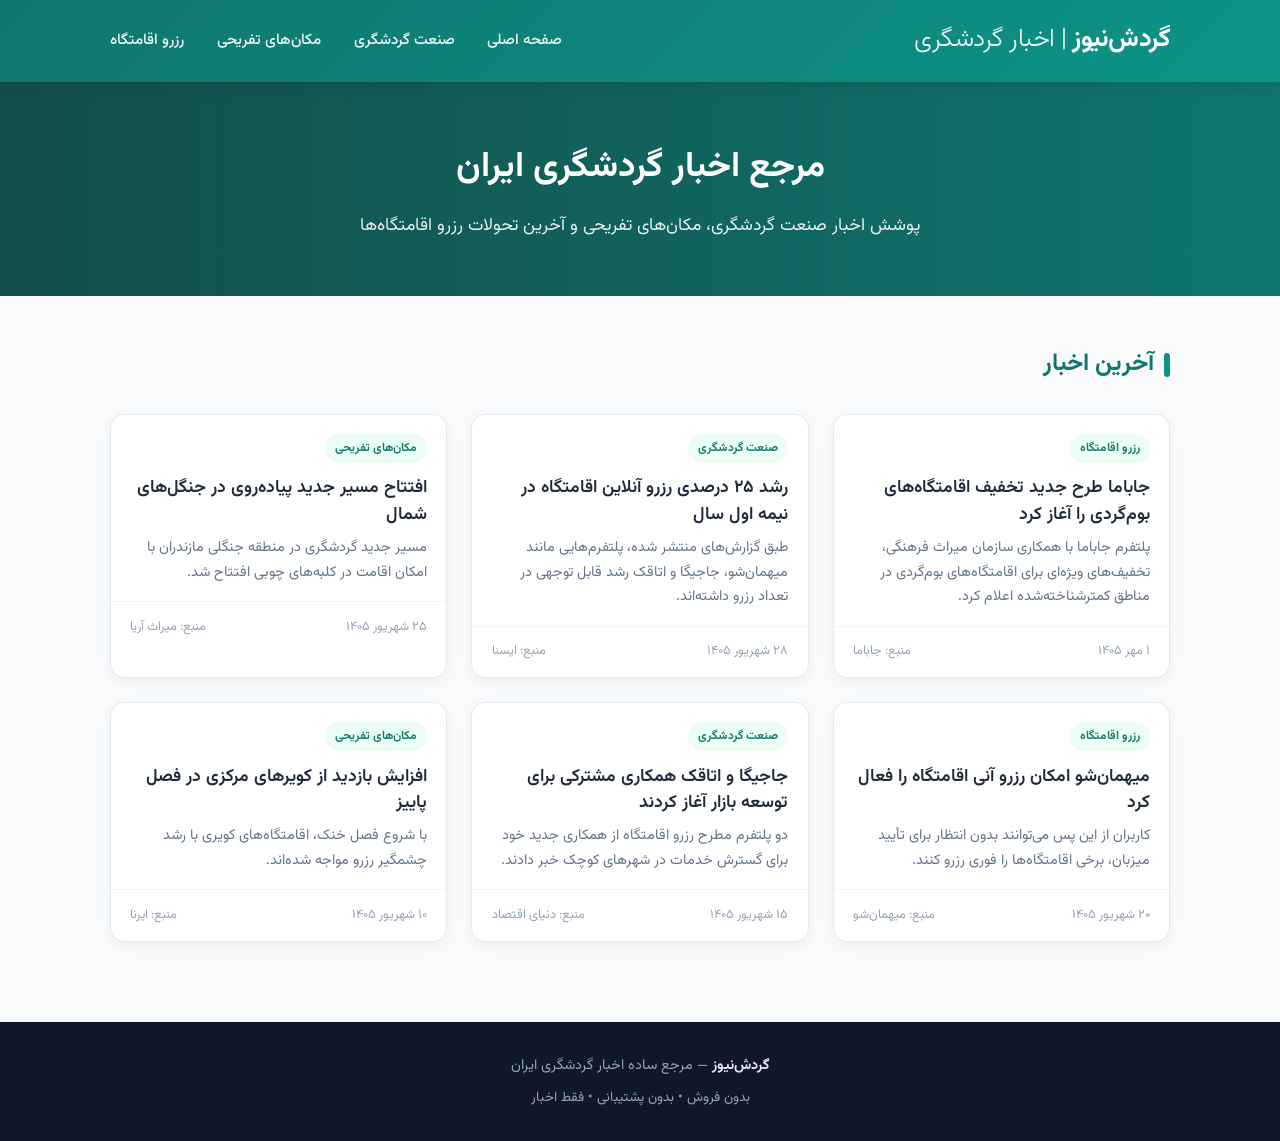
==== index.html @ cbd4264f "Add files via upload" ====
<!DOCTYPE html>
<html lang="fa" dir="rtl">
<head>
  <meta charset="UTF-8">
  <meta name="viewport" content="width=device-width, initial-scale=1.0">
  <title>گردش‌نیوز | اخبار گردشگری ایران</title>
  <link href="https://fonts.googleapis.com/css2?family=Vazirmatn:wght@300;400;500;600;700&display=swap" rel="stylesheet">
  <style>
    * {
      margin: 0;
      padding: 0;
      box-sizing: border-box;
    }

    body {
      font-family: 'Vazirmatn', sans-serif;
      background-color: #f8fafc;
      color: #1e293b;
      line-height: 1.7;
    }

    /* هدر */
    header {
      background: linear-gradient(135deg, #0f766e, #0d9488);
      color: white;
      padding: 1.2rem 0;
      position: sticky;
      top: 0;
      z-index: 100;
      box-shadow: 0 4px 12px rgba(0,0,0,0.1);
    }

    .container {
      max-width: 1100px;
      margin: 0 auto;
      padding: 0 20px;
    }

    .header-content {
      display: flex;
      justify-content: space-between;
      align-items: center;
    }

    .logo {
      font-size: 1.6rem;
      font-weight: 700;
      letter-spacing: -0.5px;
    }

    .logo span {
      font-weight: 300;
      opacity: 0.9;
    }

    nav a {
      color: white;
      text-decoration: none;
      margin-right: 1.8rem;
      font-size: 0.95rem;
      font-weight: 500;
      opacity: 0.9;
      transition: opacity 0.2s;
    }

    nav a:hover {
      opacity: 1;
    }

    /* هیرو */
    .hero {
      background: linear-gradient(to left, #0f766e, #134e4a);
      color: white;
      padding: 3.5rem 0;
      text-align: center;
    }

    .hero h1 {
      font-size: 2.2rem;
      font-weight: 700;
      margin-bottom: 0.8rem;
    }

    .hero p {
      font-size: 1.1rem;
      opacity: 0.9;
      max-width: 600px;
      margin: 0 auto;
    }

    /* بخش اخبار */
    .section {
      padding: 3rem 0;
    }

    .section-title {
      font-size: 1.5rem;
      font-weight: 700;
      margin-bottom: 1.8rem;
      color: #0f766e;
      display: flex;
      align-items: center;
      gap: 0.6rem;
    }

    .section-title::before {
      content: "";
      width: 6px;
      height: 24px;
      background: #0d9488;
      border-radius: 4px;
    }

    .news-grid {
      display: grid;
      grid-template-columns: repeat(auto-fill, minmax(320px, 1fr));
      gap: 1.5rem;
    }

    .news-card {
      background: white;
      border-radius: 14px;
      overflow: hidden;
      box-shadow: 0 4px 15px rgba(0,0,0,0.05);
      transition: transform 0.25s, box-shadow 0.25s;
      border: 1px solid #e2e8f0;
    }

    .news-card:hover {
      transform: translateY(-5px);
      box-shadow: 0 12px 25px rgba(0,0,0,0.08);
    }

    .news-card .category {
      display: inline-block;
      background: #ecfdf5;
      color: #0f766e;
      font-size: 0.75rem;
      font-weight: 600;
      padding: 4px 10px;
      border-radius: 20px;
      margin: 1.2rem 1.2rem 0;
    }

    .news-card h3 {
      font-size: 1.1rem;
      font-weight: 600;
      padding: 0.8rem 1.2rem 0.5rem;
      line-height: 1.5;
    }

    .news-card p {
      font-size: 0.9rem;
      color: #64748b;
      padding: 0 1.2rem 1rem;
    }

    .news-card .meta {
      display: flex;
      justify-content: space-between;
      align-items: center;
      padding: 0.9rem 1.2rem;
      border-top: 1px solid #f1f5f9;
      font-size: 0.8rem;
      color: #94a3b8;
    }

    /* فوتر */
    footer {
      background: #0f172a;
      color: #94a3b8;
      text-align: center;
      padding: 2rem 0;
      margin-top: 2rem;
      font-size: 0.9rem;
    }

    footer strong {
      color: #e2e8f0;
    }

    /* واکنش‌گرا */
    @media (max-width: 768px) {
      .header-content {
        flex-direction: column;
        gap: 1rem;
      }

      nav a {
        margin: 0 0.8rem;
      }

      .hero h1 {
        font-size: 1.7rem;
      }

      .news-grid {
        grid-template-columns: 1fr;
      }
    }
  </style>
</head>
<body>

  <!-- هدر -->
  <header>
    <div class="container">
      <div class="header-content">
        <div class="logo">گردش‌نیوز <span>| اخبار گردشگری</span></div>
        <nav>
          <a href="#">صفحه اصلی</a>
          <a href="#industry">صنعت گردشگری</a>
          <a href="#places">مکان‌های تفریحی</a>
          <a href="#booking">رزرو اقامتگاه</a>
        </nav>
      </div>
    </div>
  </header>

  <!-- هیرو -->
  <section class="hero">
    <div class="container">
      <h1>مرجع اخبار گردشگری ایران</h1>
      <p>پوشش اخبار صنعت گردشگری، مکان‌های تفریحی و آخرین تحولات رزرو اقامتگاه‌ها</p>
    </div>
  </section>

  <!-- اخبار اصلی -->
  <section class="section">
    <div class="container">
      <h2 class="section-title">آخرین اخبار</h2>
      
      <div class="news-grid">

        <!-- خبر ۱ -->
        <article class="news-card">
          <span class="category">رزرو اقامتگاه</span>
          <h3>جاباما طرح جدید تخفیف اقامتگاه‌های بوم‌گردی را آغاز کرد</h3>
          <p>پلتفرم جاباما با همکاری سازمان میراث فرهنگی، تخفیف‌های ویژه‌ای برای اقامتگاه‌های بوم‌گردی در مناطق کمترشناخته‌شده اعلام کرد.</p>
          <div class="meta">
            <span>۱ مهر ۱۴۰۵</span>
            <span>منبع: جاباما</span>
          </div>
        </article>

        <!-- خبر ۲ -->
        <article class="news-card">
          <span class="category">صنعت گردشگری</span>
          <h3>رشد ۲۵ درصدی رزرو آنلاین اقامتگاه در نیمه اول سال</h3>
          <p>طبق گزارش‌های منتشر شده، پلتفرم‌هایی مانند میهمان‌شو، جاجیگا و اتاقک رشد قابل توجهی در تعداد رزرو داشته‌اند.</p>
          <div class="meta">
            <span>۲۸ شهریور ۱۴۰۵</span>
            <span>منبع: ایسنا</span>
          </div>
        </article>

        <!-- خبر ۳ -->
        <article class="news-card">
          <span class="category">مکان‌های تفریحی</span>
          <h3>افتتاح مسیر جدید پیاده‌روی در جنگل‌های شمال</h3>
          <p>مسیر جدید گردشگری در منطقه جنگلی مازندران با امکان اقامت در کلبه‌های چوبی افتتاح شد.</p>
          <div class="meta">
            <span>۲۵ شهریور ۱۴۰۵</span>
            <span>منبع: میراث آریا</span>
          </div>
        </article>

        <!-- خبر ۴ -->
        <article class="news-card">
          <span class="category">رزرو اقامتگاه</span>
          <h3>میهمان‌شو امکان رزرو آنی اقامتگاه را فعال کرد</h3>
          <p>کاربران از این پس می‌توانند بدون انتظار برای تأیید میزبان، برخی اقامتگاه‌ها را فوری رزرو کنند.</p>
          <div class="meta">
            <span>۲۰ شهریور ۱۴۰۵</span>
            <span>منبع: میهمان‌شو</span>
          </div>
        </article>

        <!-- خبر ۵ -->
        <article class="news-card">
          <span class="category">صنعت گردشگری</span>
          <h3>جاجیگا و اتاقک همکاری مشترکی برای توسعه بازار آغاز کردند</h3>
          <p>دو پلتفرم مطرح رزرو اقامتگاه از همکاری جدید خود برای گسترش خدمات در شهرهای کوچک خبر دادند.</p>
          <div class="meta">
            <span>۱۵ شهریور ۱۴۰۵</span>
            <span>منبع: دنیای اقتصاد</span>
          </div>
        </article>

        <!-- خبر ۶ -->
        <article class="news-card">
          <span class="category">مکان‌های تفریحی</span>
          <h3>افزایش بازدید از کویرهای مرکزی در فصل پاییز</h3>
          <p>با شروع فصل خنک، اقامتگاه‌های کویری با رشد چشمگیر رزرو مواجه شده‌اند.</p>
          <div class="meta">
            <span>۱۰ شهریور ۱۴۰۵</span>
            <span>منبع: ایرنا</span>
          </div>
        </article>

      </div>
    </div>
  </section>

  <!-- فوتر -->
  <footer>
    <div class="container">
      <p><strong>گردش‌نیوز</strong> — مرجع ساده اخبار گردشگری ایران</p>
      <p style="margin-top: 0.5rem; font-size: 0.85rem;">بدون فروش • بدون پشتیبانی • فقط اخبار</p>
    </div>
  </footer>

</body>
</html>
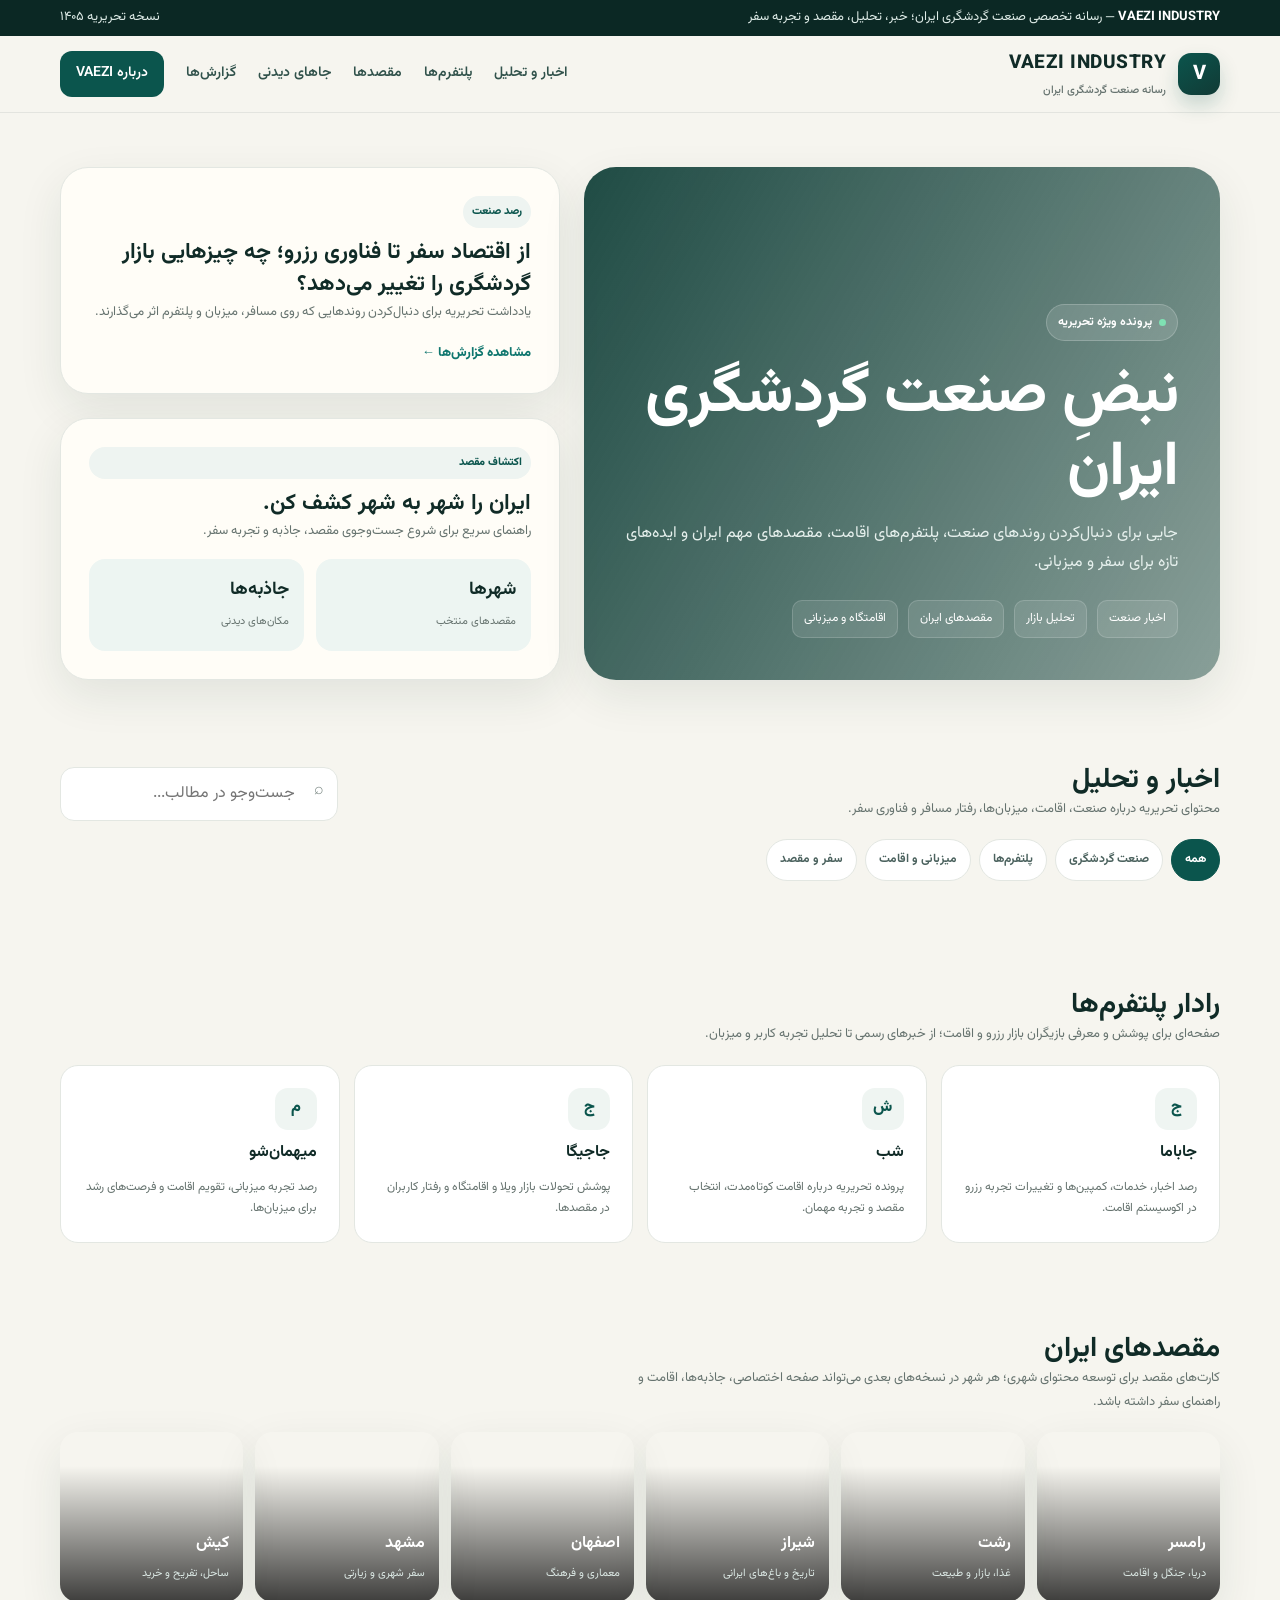
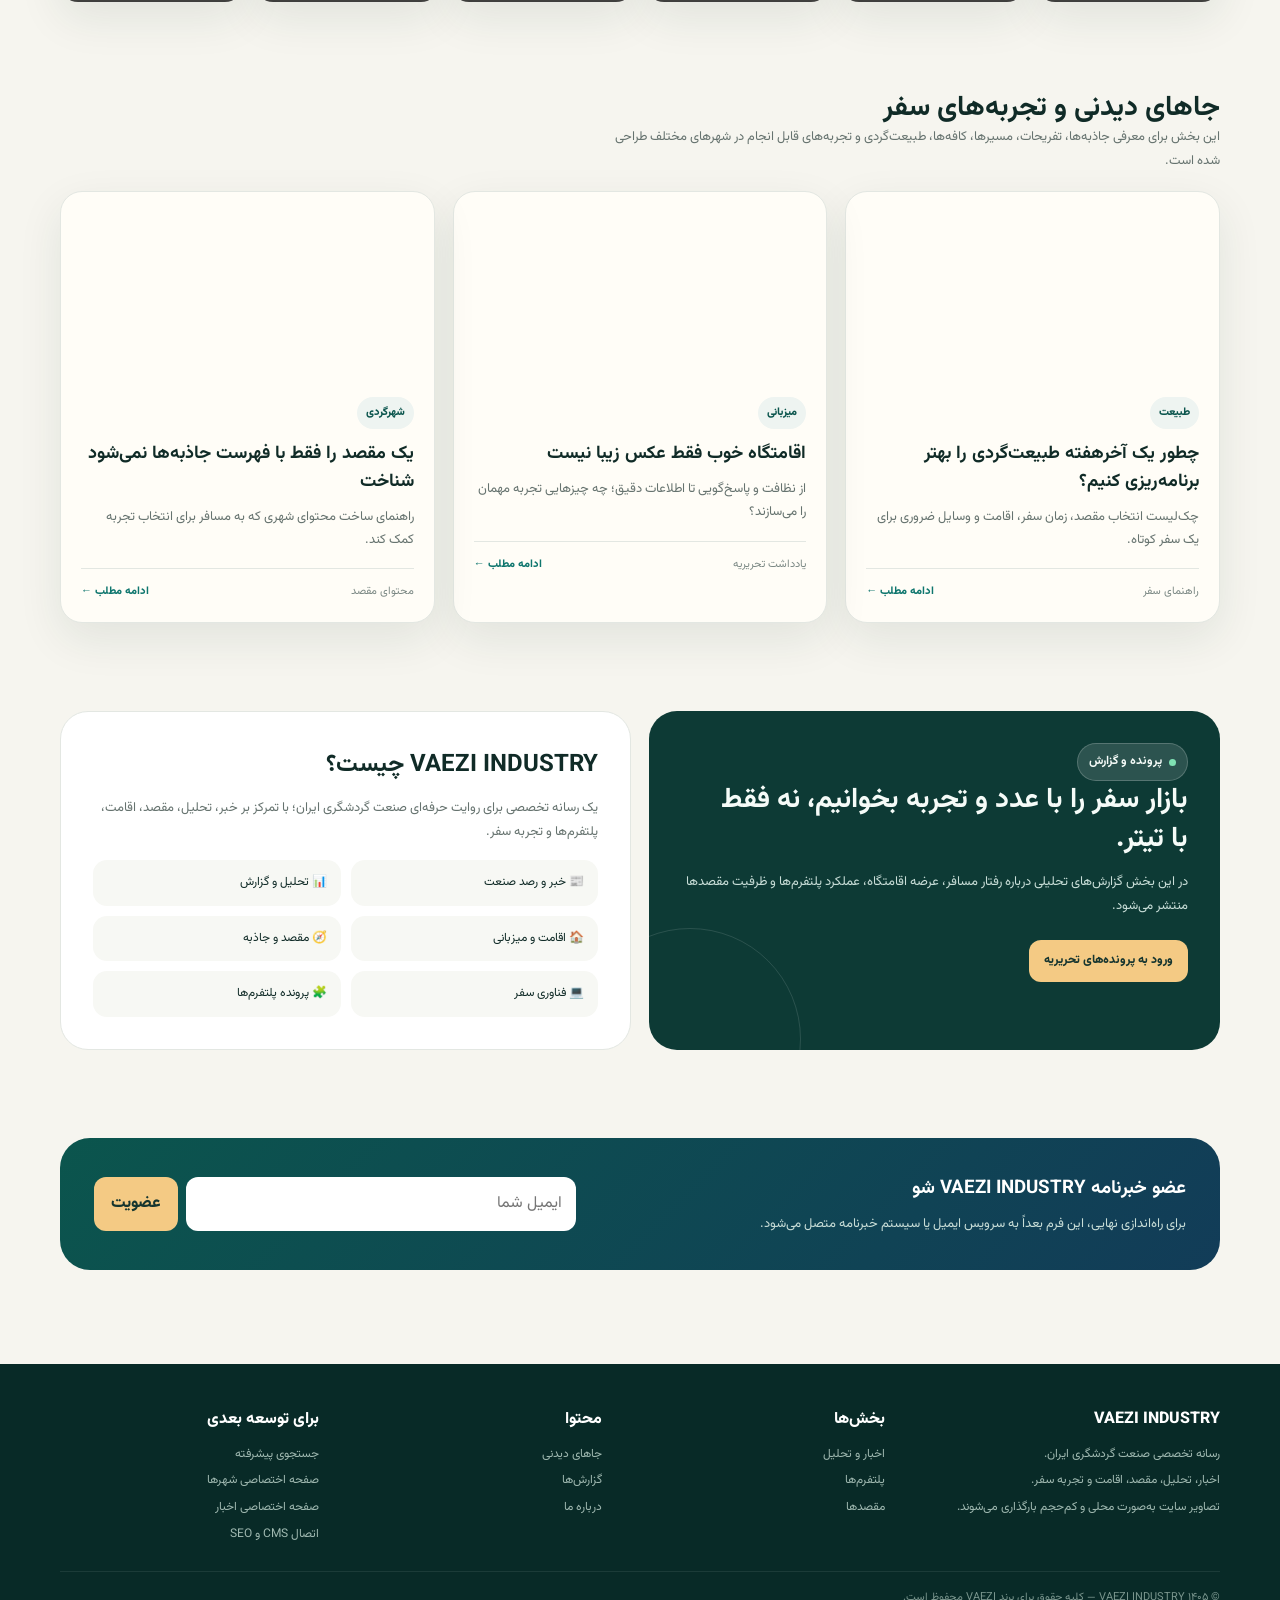
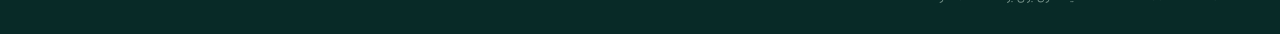
==== commit 39c40d0a: "Update index.html" ====
--- a/index.html
+++ b/index.html
@@ -1,314 +1,465 @@
-<!DOCTYPE html>
+<!doctype html>
 <html lang="fa" dir="rtl">
 <head>
-  <meta charset="UTF-8">
-  <meta name="viewport" content="width=device-width, initial-scale=1.0">
-  <title>گردش‌نیوز | اخبار گردشگری ایران</title>
-  <link href="https://fonts.googleapis.com/css2?family=Vazirmatn:wght@300;400;500;600;700&display=swap" rel="stylesheet">
+  <meta charset="utf-8">
+  <meta name="viewport" content="width=device-width, initial-scale=1">
+  <meta name="theme-color" content="#0b3b36">
+  <meta name="description" content="VAEZI INDUSTRY؛ رسانه تخصصی صنعت گردشگری ایران، اخبار، تحلیل، پلتفرم‌های اقامت، مقصدها و جاهای دیدنی.">
+  <meta name="keywords" content="گردشگری ایران، صنعت گردشگری، اقامتگاه، جاباما، میهمان شو، شب، جاجیگا، مقصدهای ایران، جاهای دیدنی">
+  <title>VAEZI INDUSTRY | رسانه صنعت گردشگری ایران</title>
+  <link rel="preconnect" href="https://fonts.googleapis.com">
+  <link rel="preconnect" href="https://fonts.gstatic.com" crossorigin>
+  <link href="https://fonts.googleapis.com/css2?family=Vazirmatn:wght@300;400;500;600;700;800&display=swap" rel="stylesheet">
   <style>
-    * {
-      margin: 0;
-      padding: 0;
-      box-sizing: border-box;
+    :root{
+      --ink:#102b27; --muted:#66736f; --paper:#f6f5ef; --card:#fffdf7;
+      --brand:#0b554d; --brand-2:#0f766e; --accent:#dfaa55; --line:#e3e7e2;
+      --shadow:0 16px 45px rgba(21,50,44,.09); --radius:22px;
     }
-
-    body {
-      font-family: 'Vazirmatn', sans-serif;
-      background-color: #f8fafc;
-      color: #1e293b;
-      line-height: 1.7;
+    *{box-sizing:border-box;margin:0;padding:0}
+    html{scroll-behavior:smooth}
+    body{font-family:'Vazirmatn',sans-serif;background:var(--paper);color:var(--ink);line-height:1.8}
+    a{text-decoration:none;color:inherit}
+    button,input{font:inherit}
+    img{max-width:100%;display:block}
+    .wrap{max-width:1200px;margin:auto;padding:0 20px}
+
+    .topbar{background:#0b2824;color:#dfece8;font-size:13px}
+    .topbar .wrap{min-height:36px;display:flex;align-items:center;justify-content:space-between;gap:18px}
+    .topbar strong{color:#fff}
+    .ticker{white-space:nowrap;overflow:hidden;text-overflow:ellipsis}
+
+    header{position:sticky;top:0;z-index:50;background:rgba(246,245,239,.92);backdrop-filter:blur(12px);border-bottom:1px solid rgba(16,43,39,.08)}
+    .nav{min-height:76px;display:flex;align-items:center;justify-content:space-between;gap:20px}
+    .brand{display:flex;align-items:center;gap:12px;min-width:205px}
+    .brand-mark{width:42px;height:42px;border-radius:13px;background:linear-gradient(145deg,var(--brand),#113a35);color:#fff;display:grid;place-items:center;font-size:20px;font-weight:800;box-shadow:0 10px 20px rgba(11,85,77,.2)}
+    .brand-name{font-weight:800;letter-spacing:.5px;font-size:19px}
+    .brand-sub{display:block;color:var(--muted);font-size:11px;font-weight:500;letter-spacing:0}
+    nav{display:flex;align-items:center;gap:22px;flex-wrap:wrap;justify-content:center}
+    nav a{font-size:14px;font-weight:600;color:#31524b;transition:.2s}
+    nav a:hover{color:var(--brand-2)}
+    .nav-cta{background:var(--brand);color:#fff!important;padding:10px 16px;border-radius:12px}
+
+    .hero{padding:54px 0 38px}
+    .hero-grid{display:grid;grid-template-columns:1.12fr .88fr;gap:24px;align-items:stretch}
+    .hero-main{min-height:430px;border-radius:32px;overflow:hidden;position:relative;background:linear-gradient(120deg,rgba(8,57,50,.9),rgba(8,57,50,.46)),url('assets/images/hero.svg') center/cover;color:#fff;padding:42px;display:flex;flex-direction:column;justify-content:flex-end;box-shadow:var(--shadow)}
+    .eyebrow{display:inline-flex;align-items:center;gap:7px;width:max-content;padding:7px 11px;border-radius:999px;background:rgba(255,255,255,.13);border:1px solid rgba(255,255,255,.2);font-size:12px;font-weight:700}
+    .eyebrow .dot{width:7px;height:7px;border-radius:50%;background:#7fe1b3}
+    .hero h1{font-size:clamp(34px,5vw,62px);line-height:1.18;max-width:820px;margin:18px 0 15px;letter-spacing:-1px}
+    .hero p{max-width:720px;color:#e6f0ed;font-size:16px}
+    .hero-meta{display:flex;gap:10px;flex-wrap:wrap;margin-top:22px}
+    .pill{font-size:12px;padding:7px 11px;border-radius:10px;background:rgba(255,255,255,.1);border:1px solid rgba(255,255,255,.16)}
+
+    .hero-side{display:grid;gap:24px}
+    .mini-card{border-radius:28px;background:var(--card);border:1px solid var(--line);padding:28px;box-shadow:var(--shadow);display:flex;flex-direction:column;justify-content:space-between;min-height:203px}
+    .mini-card h3{font-size:22px;line-height:1.45;margin-top:9px}
+    .mini-card p{color:var(--muted);font-size:13px}
+    .mini-link{margin-top:18px;color:var(--brand-2);font-size:13px;font-weight:800}
+    .mini-stat{display:grid;grid-template-columns:1fr 1fr;gap:12px;margin-top:16px}
+    .stat-box{background:#edf5f2;border-radius:16px;padding:15px}
+    .stat-box strong{display:block;font-size:18px}
+    .stat-box span{font-size:11px;color:var(--muted)}
+
+    .section{padding:44px 0}
+    .section-head{display:flex;align-items:end;justify-content:space-between;gap:16px;margin-bottom:18px}
+    .section-head h2{font-size:28px;line-height:1.3}
+    .section-head p{font-size:13px;color:var(--muted);max-width:620px}
+    .rule{height:1px;background:var(--line);margin:0 0 22px}
+
+    .filters{display:flex;gap:8px;flex-wrap:wrap;margin-bottom:18px}
+    .chip{border:1px solid var(--line);background:#fff;padding:9px 13px;border-radius:999px;cursor:pointer;color:#4b625e;font-size:12px;font-weight:700}
+    .chip.active,.chip:hover{background:var(--brand);border-color:var(--brand);color:#fff}
+    .searchbox{position:relative;max-width:350px}
+    .searchbox input{width:100%;border:1px solid var(--line);background:#fff;border-radius:14px;padding:12px 42px 12px 14px;outline:none}
+    .searchbox span{position:absolute;right:14px;top:10px;color:#7e8b87}
+
+    .grid-3{display:grid;grid-template-columns:repeat(3,1fr);gap:18px}
+    .card{background:var(--card);border:1px solid var(--line);border-radius:var(--radius);overflow:hidden;box-shadow:var(--shadow);transition:.24s}
+    .card:hover{transform:translateY(-5px)}
+    .cover{height:185px;background-size:cover;background-position:center}
+    .body{padding:20px}
+    .tag{display:inline-flex;padding:6px 9px;border-radius:999px;background:#eef4f1;color:var(--brand);font-size:11px;font-weight:800}
+    .card h3{font-size:18px;line-height:1.55;margin:12px 0 9px}
+    .card p{font-size:13px;color:var(--muted)}
+    .card-foot{display:flex;align-items:center;justify-content:space-between;gap:10px;margin-top:16px;padding-top:13px;border-top:1px solid var(--line);font-size:11px;color:#7b8884}
+    .read{color:var(--brand-2);font-weight:800;cursor:pointer}
+
+    .platforms{display:grid;grid-template-columns:repeat(4,1fr);gap:14px}
+    .platform{padding:22px;border:1px solid var(--line);border-radius:18px;background:#fff;display:flex;flex-direction:column;gap:9px;min-height:150px}
+    .platform .logo-letter{width:42px;height:42px;border-radius:13px;background:#eff5f2;display:grid;place-items:center;font-weight:800;color:var(--brand)}
+    .platform strong{font-size:16px}.platform p{font-size:12px;color:var(--muted)}
+
+    .dest-grid{display:grid;grid-template-columns:repeat(6,1fr);gap:12px}
+    .dest{min-height:170px;border-radius:18px;overflow:hidden;position:relative;background-size:cover;background-position:center;box-shadow:var(--shadow)}
+    .dest::after{content:"";position:absolute;inset:0;background:linear-gradient(transparent 20%,rgba(0,0,0,.75))}
+    .dest-content{position:absolute;z-index:1;bottom:14px;right:14px;left:14px;color:#fff}.dest-content strong{display:block;font-size:16px}.dest-content span{font-size:11px;color:#dbe8e4}
+
+    .feature{display:grid;grid-template-columns:1fr 1fr;gap:18px}
+    .report{background:#0d3a35;color:#f5fbf8;border-radius:28px;padding:32px;min-height:265px;position:relative;overflow:hidden}
+    .report::after{content:"";position:absolute;width:220px;height:220px;border:1px solid rgba(255,255,255,.12);border-radius:50%;left:-70px;bottom:-100px}
+    .report h3{font-size:28px;max-width:470px;line-height:1.4}.report p{color:#c9ded8;font-size:13px;max-width:520px;margin-top:12px}.report a{display:inline-flex;margin-top:22px;background:#f4ca84;color:#16352f;padding:10px 15px;border-radius:12px;font-weight:800;font-size:12px}
+    .about-card{background:#fff;border:1px solid var(--line);border-radius:28px;padding:32px}.about-card h3{font-size:24px}.about-card p{font-size:13px;color:var(--muted);margin-top:10px}.about-list{display:grid;grid-template-columns:1fr 1fr;gap:10px;margin-top:16px}.about-list div{padding:12px 14px;border-radius:14px;background:#f7f8f4;font-size:12px}
+
+    .newsletter{background:linear-gradient(135deg,#0b554d,#123c58);color:#fff;border-radius:30px;padding:34px;display:grid;grid-template-columns:1.1fr .9fr;gap:20px;align-items:center}
+    .newsletter p{color:#c9ded8;font-size:13px;margin-top:7px}.newsletter form{display:flex;gap:8px}.newsletter input{flex:1;border:none;border-radius:12px;padding:13px 14px;outline:none}.newsletter button{border:none;border-radius:12px;padding:0 17px;background:#f4ca84;color:#15352f;font-weight:800;cursor:pointer}
+
+    footer{margin-top:50px;background:#082a27;color:#bcd0ca;padding:42px 0 26px}.footer-grid{display:grid;grid-template-columns:1.2fr 1fr 1fr 1fr;gap:24px}.footer-title{color:#fff;font-weight:800;margin-bottom:9px}.footer p,.footer a{font-size:12px;color:#9fb8b0;display:block;margin-top:5px}.copyright{border-top:1px solid rgba(255,255,255,.08);padding-top:16px;margin-top:26px;font-size:11px;color:#79958d}
+
+    .modal{position:fixed;inset:0;background:rgba(4,16,14,.64);display:none;align-items:center;justify-content:center;padding:20px;z-index:100}
+    .modal.show{display:flex}.modal-card{width:min(760px,100%);max-height:88vh;overflow:auto;background:#fff;border-radius:24px;padding:28px;position:relative}.close{position:absolute;left:18px;top:15px;border:0;background:#eef3f0;width:36px;height:36px;border-radius:50%;cursor:pointer;font-size:18px}.modal-card .tag{margin-bottom:10px}.modal-card h2{font-size:30px;line-height:1.45;margin-bottom:12px}.modal-card p{font-size:14px;color:#586a65;margin-top:10px}.note{margin-top:18px;padding:14px 16px;border-radius:14px;background:#fff8e8;border:1px solid #f1ddaf;color:#765b24;font-size:12px}
+
+    .empty{padding:28px;border:1px dashed #cdd8d4;border-radius:18px;text-align:center;color:var(--muted);display:none}
+    .empty.show{display:block}
+
+    @media(max-width:980px){
+      .hero-grid,.feature,.newsletter{grid-template-columns:1fr}
+      .grid-3{grid-template-columns:repeat(2,1fr)}
+      .platforms{grid-template-columns:repeat(2,1fr)}
+      .dest-grid{grid-template-columns:repeat(3,1fr)}
+      .footer-grid{grid-template-columns:repeat(2,1fr)}
+      nav{gap:12px}
     }
-
-    /* هدر */
-    header {
-      background: linear-gradient(135deg, #0f766e, #0d9488);
-      color: white;
-      padding: 1.2rem 0;
-      position: sticky;
-      top: 0;
-      z-index: 100;
-      box-shadow: 0 4px 12px rgba(0,0,0,0.1);
-    }
-
-    .container {
-      max-width: 1100px;
-      margin: 0 auto;
-      padding: 0 20px;
-    }
-
-    .header-content {
-      display: flex;
-      justify-content: space-between;
-      align-items: center;
-    }
-
-    .logo {
-      font-size: 1.6rem;
-      font-weight: 700;
-      letter-spacing: -0.5px;
-    }
-
-    .logo span {
-      font-weight: 300;
-      opacity: 0.9;
-    }
-
-    nav a {
-      color: white;
-      text-decoration: none;
-      margin-right: 1.8rem;
-      font-size: 0.95rem;
-      font-weight: 500;
-      opacity: 0.9;
-      transition: opacity 0.2s;
-    }
-
-    nav a:hover {
-      opacity: 1;
-    }
-
-    /* هیرو */
-    .hero {
-      background: linear-gradient(to left, #0f766e, #134e4a);
-      color: white;
-      padding: 3.5rem 0;
-      text-align: center;
-    }
-
-    .hero h1 {
-      font-size: 2.2rem;
-      font-weight: 700;
-      margin-bottom: 0.8rem;
-    }
-
-    .hero p {
-      font-size: 1.1rem;
-      opacity: 0.9;
-      max-width: 600px;
-      margin: 0 auto;
-    }
-
-    /* بخش اخبار */
-    .section {
-      padding: 3rem 0;
-    }
-
-    .section-title {
-      font-size: 1.5rem;
-      font-weight: 700;
-      margin-bottom: 1.8rem;
-      color: #0f766e;
-      display: flex;
-      align-items: center;
-      gap: 0.6rem;
-    }
-
-    .section-title::before {
-      content: "";
-      width: 6px;
-      height: 24px;
-      background: #0d9488;
-      border-radius: 4px;
-    }
-
-    .news-grid {
-      display: grid;
-      grid-template-columns: repeat(auto-fill, minmax(320px, 1fr));
-      gap: 1.5rem;
-    }
-
-    .news-card {
-      background: white;
-      border-radius: 14px;
-      overflow: hidden;
-      box-shadow: 0 4px 15px rgba(0,0,0,0.05);
-      transition: transform 0.25s, box-shadow 0.25s;
-      border: 1px solid #e2e8f0;
-    }
-
-    .news-card:hover {
-      transform: translateY(-5px);
-      box-shadow: 0 12px 25px rgba(0,0,0,0.08);
-    }
-
-    .news-card .category {
-      display: inline-block;
-      background: #ecfdf5;
-      color: #0f766e;
-      font-size: 0.75rem;
-      font-weight: 600;
-      padding: 4px 10px;
-      border-radius: 20px;
-      margin: 1.2rem 1.2rem 0;
-    }
-
-    .news-card h3 {
-      font-size: 1.1rem;
-      font-weight: 600;
-      padding: 0.8rem 1.2rem 0.5rem;
-      line-height: 1.5;
-    }
-
-    .news-card p {
-      font-size: 0.9rem;
-      color: #64748b;
-      padding: 0 1.2rem 1rem;
-    }
-
-    .news-card .meta {
-      display: flex;
-      justify-content: space-between;
-      align-items: center;
-      padding: 0.9rem 1.2rem;
-      border-top: 1px solid #f1f5f9;
-      font-size: 0.8rem;
-      color: #94a3b8;
-    }
-
-    /* فوتر */
-    footer {
-      background: #0f172a;
-      color: #94a3b8;
-      text-align: center;
-      padding: 2rem 0;
-      margin-top: 2rem;
-      font-size: 0.9rem;
-    }
-
-    footer strong {
-      color: #e2e8f0;
-    }
-
-    /* واکنش‌گرا */
-    @media (max-width: 768px) {
-      .header-content {
-        flex-direction: column;
-        gap: 1rem;
-      }
-
-      nav a {
-        margin: 0 0.8rem;
-      }
-
-      .hero h1 {
-        font-size: 1.7rem;
-      }
-
-      .news-grid {
-        grid-template-columns: 1fr;
-      }
+    @media(max-width:680px){
+      .topbar .wrap{justify-content:center}.ticker{font-size:11px}
+      .nav{align-items:flex-start;flex-direction:column;padding:12px 0}.brand{min-width:0}nav{width:100%;justify-content:flex-start;overflow:auto;flex-wrap:nowrap;padding-bottom:3px}nav a{white-space:nowrap}
+      .hero{padding-top:24px}.hero-main{min-height:450px;padding:25px}.hero h1{font-size:34px}
+      .section{padding:34px 0}.section-head{align-items:flex-start;flex-direction:column}.grid-3{grid-template-columns:1fr}.platforms{grid-template-columns:1fr 1fr}.dest-grid{grid-template-columns:1fr 1fr}
+      .newsletter form{flex-direction:column}.newsletter button{padding:12px}.footer-grid{grid-template-columns:1fr}.about-list{grid-template-columns:1fr}
+      .searchbox{max-width:none;width:100%}
     }
   </style>
 </head>
 <body>
-
-  <!-- هدر -->
+  <div class="topbar"><div class="wrap"><div class="ticker"><strong>VAEZI INDUSTRY</strong> — رسانه تخصصی صنعت گردشگری ایران؛ خبر، تحلیل، مقصد و تجربه سفر</div><div>نسخه تحریریه ۱۴۰۵</div></div></div>
+
   <header>
-    <div class="container">
-      <div class="header-content">
-        <div class="logo">گردش‌نیوز <span>| اخبار گردشگری</span></div>
-        <nav>
-          <a href="#">صفحه اصلی</a>
-          <a href="#industry">صنعت گردشگری</a>
-          <a href="#places">مکان‌های تفریحی</a>
-          <a href="#booking">رزرو اقامتگاه</a>
-        </nav>
-      </div>
+    <div class="wrap nav">
+      <a class="brand" href="#home" aria-label="VAEZI INDUSTRY">
+        <div class="brand-mark">V</div>
+        <div><div class="brand-name">VAEZI INDUSTRY</div><span class="brand-sub">رسانه صنعت گردشگری ایران</span></div>
+      </a>
+      <nav>
+        <a href="#news">اخبار و تحلیل</a>
+        <a href="#platforms">پلتفرم‌ها</a>
+        <a href="#destinations">مقصدها</a>
+        <a href="#places">جاهای دیدنی</a>
+        <a href="#reports">گزارش‌ها</a>
+        <a class="nav-cta" href="#about">درباره VAEZI</a>
+      </nav>
     </div>
   </header>
 
-  <!-- هیرو -->
-  <section class="hero">
-    <div class="container">
-      <h1>مرجع اخبار گردشگری ایران</h1>
-      <p>پوشش اخبار صنعت گردشگری، مکان‌های تفریحی و آخرین تحولات رزرو اقامتگاه‌ها</p>
-    </div>
-  </section>
-
-  <!-- اخبار اصلی -->
-  <section class="section">
-    <div class="container">
-      <h2 class="section-title">آخرین اخبار</h2>
-      
-      <div class="news-grid">
-
-        <!-- خبر ۱ -->
-        <article class="news-card">
-          <span class="category">رزرو اقامتگاه</span>
-          <h3>جاباما طرح جدید تخفیف اقامتگاه‌های بوم‌گردی را آغاز کرد</h3>
-          <p>پلتفرم جاباما با همکاری سازمان میراث فرهنگی، تخفیف‌های ویژه‌ای برای اقامتگاه‌های بوم‌گردی در مناطق کمترشناخته‌شده اعلام کرد.</p>
-          <div class="meta">
-            <span>۱ مهر ۱۴۰۵</span>
-            <span>منبع: جاباما</span>
-          </div>
+  <main id="home">
+    <section class="hero">
+      <div class="wrap hero-grid">
+        <article class="hero-main">
+          <span class="eyebrow"><span class="dot"></span> پرونده ویژه تحریریه</span>
+          <h1>نبضِ صنعت گردشگری ایران</h1>
+          <p>جایی برای دنبال‌کردن روندهای صنعت، پلتفرم‌های اقامت، مقصدهای مهم ایران و ایده‌های تازه برای سفر و میزبانی.</p>
+          <div class="hero-meta"><span class="pill">اخبار صنعت</span><span class="pill">تحلیل بازار</span><span class="pill">مقصدهای ایران</span><span class="pill">اقامتگاه و میزبانی</span></div>
         </article>
-
-        <!-- خبر ۲ -->
-        <article class="news-card">
-          <span class="category">صنعت گردشگری</span>
-          <h3>رشد ۲۵ درصدی رزرو آنلاین اقامتگاه در نیمه اول سال</h3>
-          <p>طبق گزارش‌های منتشر شده، پلتفرم‌هایی مانند میهمان‌شو، جاجیگا و اتاقک رشد قابل توجهی در تعداد رزرو داشته‌اند.</p>
-          <div class="meta">
-            <span>۲۸ شهریور ۱۴۰۵</span>
-            <span>منبع: ایسنا</span>
-          </div>
-        </article>
-
-        <!-- خبر ۳ -->
-        <article class="news-card">
-          <span class="category">مکان‌های تفریحی</span>
-          <h3>افتتاح مسیر جدید پیاده‌روی در جنگل‌های شمال</h3>
-          <p>مسیر جدید گردشگری در منطقه جنگلی مازندران با امکان اقامت در کلبه‌های چوبی افتتاح شد.</p>
-          <div class="meta">
-            <span>۲۵ شهریور ۱۴۰۵</span>
-            <span>منبع: میراث آریا</span>
-          </div>
-        </article>
-
-        <!-- خبر ۴ -->
-        <article class="news-card">
-          <span class="category">رزرو اقامتگاه</span>
-          <h3>میهمان‌شو امکان رزرو آنی اقامتگاه را فعال کرد</h3>
-          <p>کاربران از این پس می‌توانند بدون انتظار برای تأیید میزبان، برخی اقامتگاه‌ها را فوری رزرو کنند.</p>
-          <div class="meta">
-            <span>۲۰ شهریور ۱۴۰۵</span>
-            <span>منبع: میهمان‌شو</span>
-          </div>
-        </article>
-
-        <!-- خبر ۵ -->
-        <article class="news-card">
-          <span class="category">صنعت گردشگری</span>
-          <h3>جاجیگا و اتاقک همکاری مشترکی برای توسعه بازار آغاز کردند</h3>
-          <p>دو پلتفرم مطرح رزرو اقامتگاه از همکاری جدید خود برای گسترش خدمات در شهرهای کوچک خبر دادند.</p>
-          <div class="meta">
-            <span>۱۵ شهریور ۱۴۰۵</span>
-            <span>منبع: دنیای اقتصاد</span>
-          </div>
-        </article>
-
-        <!-- خبر ۶ -->
-        <article class="news-card">
-          <span class="category">مکان‌های تفریحی</span>
-          <h3>افزایش بازدید از کویرهای مرکزی در فصل پاییز</h3>
-          <p>با شروع فصل خنک، اقامتگاه‌های کویری با رشد چشمگیر رزرو مواجه شده‌اند.</p>
-          <div class="meta">
-            <span>۱۰ شهریور ۱۴۰۵</span>
-            <span>منبع: ایرنا</span>
-          </div>
-        </article>
-
-      </div>
-    </div>
-  </section>
-
-  <!-- فوتر -->
-  <footer>
-    <div class="container">
-      <p><strong>گردش‌نیوز</strong> — مرجع ساده اخبار گردشگری ایران</p>
-      <p style="margin-top: 0.5rem; font-size: 0.85rem;">بدون فروش • بدون پشتیبانی • فقط اخبار</p>
+        <div class="hero-side">
+          <article class="mini-card">
+            <div><span class="tag">رصد صنعت</span><h3>از اقتصاد سفر تا فناوری رزرو؛ چه چیزهایی بازار گردشگری را تغییر می‌دهد؟</h3><p>یادداشت تحریریه برای دنبال‌کردن روندهایی که روی مسافر، میزبان و پلتفرم اثر می‌گذارند.</p></div>
+            <a class="mini-link" href="#reports">مشاهده گزارش‌ها ←</a>
+          </article>
+          <article class="mini-card">
+            <span class="tag">اکتشاف مقصد</span>
+            <h3>ایران را شهر به شهر کشف کن.</h3>
+            <p>راهنمای سریع برای شروع جست‌وجوی مقصد، جاذبه و تجربه سفر.</p>
+            <div class="mini-stat"><div class="stat-box"><strong>شهرها</strong><span>مقصدهای منتخب</span></div><div class="stat-box"><strong>جاذبه‌ها</strong><span>مکان‌های دیدنی</span></div></div>
+          </article>
+        </div>
+      </div>
+    </section>
+
+    <section class="section" id="news">
+      <div class="wrap">
+        <div class="section-head"><div><h2>اخبار و تحلیل</h2><p>محتوای تحریریه درباره صنعت، اقامت، میزبان‌ها، رفتار مسافر و فناوری سفر.</p></div><div class="searchbox"><span>⌕</span><input id="search" type="search" placeholder="جست‌وجو در مطالب..." aria-label="جست‌وجو در مطالب"></div></div>
+        <div class="filters" id="filters">
+          <button class="chip active" data-filter="all">همه</button>
+          <button class="chip" data-filter="industry">صنعت گردشگری</button>
+          <button class="chip" data-filter="platform">پلتفرم‌ها</button>
+          <button class="chip" data-filter="host">میزبانی و اقامت</button>
+          <button class="chip" data-filter="travel">سفر و مقصد</button>
+        </div>
+        <div class="grid-3" id="newsGrid"></div>
+        <div class="empty" id="empty">مطلبی با این عبارت پیدا نشد.</div>
+      </div>
+    </section>
+
+    <section class="section" id="platforms">
+      <div class="wrap">
+        <div class="section-head"><div><h2>رادار پلتفرم‌ها</h2><p>صفحه‌ای برای پوشش و معرفی بازیگران بازار رزرو و اقامت؛ از خبرهای رسمی تا تحلیل تجربه کاربر و میزبان.</p></div></div>
+        <div class="platforms">
+          <div class="platform"><div class="logo-letter">ج</div><strong>جاباما</strong><p>رصد اخبار، خدمات، کمپین‌ها و تغییرات تجربه رزرو در اکوسیستم اقامت.</p></div>
+          <div class="platform"><div class="logo-letter">ش</div><strong>شب</strong><p>پرونده تحریریه درباره اقامت کوتاه‌مدت، انتخاب مقصد و تجربه مهمان.</p></div>
+          <div class="platform"><div class="logo-letter">ج</div><strong>جاجیگا</strong><p>پوشش تحولات بازار ویلا و اقامتگاه و رفتار کاربران در مقصدها.</p></div>
+          <div class="platform"><div class="logo-letter">م</div><strong>میهمان‌شو</strong><p>رصد تجربه میزبانی، تقویم اقامت و فرصت‌های رشد برای میزبان‌ها.</p></div>
+        </div>
+      </div>
+    </section>
+
+    <section class="section" id="destinations">
+      <div class="wrap">
+        <div class="section-head"><div><h2>مقصدهای ایران</h2><p>کارت‌های مقصد برای توسعه محتوای شهری؛ هر شهر در نسخه‌های بعدی می‌تواند صفحه اختصاصی، جاذبه‌ها، اقامت و راهنمای سفر داشته باشد.</p></div></div>
+        <div class="dest-grid">
+          <a class="dest" href="#" style="background-image:url('assets/images/ramsar.svg')"><div class="dest-content"><strong>رامسر</strong><span>دریا، جنگل و اقامت</span></div></a>
+          <a class="dest" href="#" style="background-image:url('assets/images/rasht.svg')"><div class="dest-content"><strong>رشت</strong><span>غذا، بازار و طبیعت</span></div></a>
+          <a class="dest" href="#" style="background-image:url('assets/images/shiraz.svg')"><div class="dest-content"><strong>شیراز</strong><span>تاریخ و باغ‌های ایرانی</span></div></a>
+          <a class="dest" href="#" style="background-image:url('assets/images/isfahan.svg')"><div class="dest-content"><strong>اصفهان</strong><span>معماری و فرهنگ</span></div></a>
+          <a class="dest" href="#" style="background-image:url('assets/images/mashhad.svg')"><div class="dest-content"><strong>مشهد</strong><span>سفر شهری و زیارتی</span></div></a>
+          <a class="dest" href="#" style="background-image:url('assets/images/kish.svg')"><div class="dest-content"><strong>کیش</strong><span>ساحل، تفریح و خرید</span></div></a>
+        </div>
+      </div>
+    </section>
+
+    <section class="section" id="places">
+      <div class="wrap">
+        <div class="section-head"><div><h2>جاهای دیدنی و تجربه‌های سفر</h2><p>این بخش برای معرفی جاذبه‌ها، تفریحات، مسیرها، کافه‌ها، طبیعت‌گردی و تجربه‌های قابل انجام در شهرهای مختلف طراحی شده است.</p></div></div>
+        <div class="grid-3">
+          <article class="card"><div class="cover" style="background-image:url('assets/images/nature.svg')"></div><div class="body"><span class="tag">طبیعت</span><h3>چطور یک آخرهفته طبیعت‌گردی را بهتر برنامه‌ریزی کنیم؟</h3><p>چک‌لیست انتخاب مقصد، زمان سفر، اقامت و وسایل ضروری برای یک سفر کوتاه.</p><div class="card-foot"><span>راهنمای سفر</span><span class="read" data-id="nature">ادامه مطلب ←</span></div></div></article>
+          <article class="card"><div class="cover" style="background-image:url('assets/images/hosting.svg')"></div><div class="body"><span class="tag">میزبانی</span><h3>اقامتگاه خوب فقط عکس زیبا نیست</h3><p>از نظافت و پاسخ‌گویی تا اطلاعات دقیق؛ چه چیزهایی تجربه مهمان را می‌سازند؟</p><div class="card-foot"><span>یادداشت تحریریه</span><span class="read" data-id="hosting">ادامه مطلب ←</span></div></div></article>
+          <article class="card"><div class="cover" style="background-image:url('assets/images/city.svg')"></div><div class="body"><span class="tag">شهرگردی</span><h3>یک مقصد را فقط با فهرست جاذبه‌ها نمی‌شود شناخت</h3><p>راهنمای ساخت محتوای شهری که به مسافر برای انتخاب تجربه کمک کند.</p><div class="card-foot"><span>محتوای مقصد</span><span class="read" data-id="city">ادامه مطلب ←</span></div></div></article>
+        </div>
+      </div>
+    </section>
+
+    <section class="section" id="reports">
+      <div class="wrap feature">
+        <div class="report"><span class="eyebrow"><span class="dot"></span> پرونده و گزارش</span><h3>بازار سفر را با عدد و تجربه بخوانیم، نه فقط با تیتر.</h3><p>در این بخش گزارش‌های تحلیلی درباره رفتار مسافر، عرضه اقامتگاه، عملکرد پلتفرم‌ها و ظرفیت مقصدها منتشر می‌شود.</p><a href="#news">ورود به پرونده‌های تحریریه</a></div>
+        <div class="about-card" id="about"><h3>VAEZI INDUSTRY چیست؟</h3><p>یک رسانه تخصصی برای روایت حرفه‌ای صنعت گردشگری ایران؛ با تمرکز بر خبر، تحلیل، مقصد، اقامت، پلتفرم‌ها و تجربه سفر.</p><div class="about-list"><div>📰 خبر و رصد صنعت</div><div>📊 تحلیل و گزارش</div><div>🏠 اقامت و میزبانی</div><div>🧭 مقصد و جاذبه</div><div>💻 فناوری سفر</div><div>🧩 پرونده پلتفرم‌ها</div></div></div>
+      </div>
+    </section>
+
+    <section class="section">
+      <div class="wrap">
+        <div class="newsletter"><div><h3>عضو خبرنامه VAEZI INDUSTRY شو</h3><p>برای راه‌اندازی نهایی، این فرم بعداً به سرویس ایمیل یا سیستم خبرنامه متصل می‌شود.</p></div><form id="newsletter"><input type="email" placeholder="ایمیل شما" required><button type="submit">عضویت</button></form></div>
+      </div>
+    </section>
+  </main>
+
+  <footer class="footer">
+    <div class="wrap">
+      <div class="footer-grid">
+        <div><div class="footer-title">VAEZI INDUSTRY</div><p>رسانه تخصصی صنعت گردشگری ایران.</p><p>اخبار، تحلیل، مقصد، اقامت و تجربه سفر.</p><p>تصاویر سایت به‌صورت محلی و کم‌حجم بارگذاری می‌شوند.</p></div>
+        <div><div class="footer-title">بخش‌ها</div><a href="#news">اخبار و تحلیل</a><a href="#platforms">پلتفرم‌ها</a><a href="#destinations">مقصدها</a></div>
+        <div><div class="footer-title">محتوا</div><a href="#places">جاهای دیدنی</a><a href="#reports">گزارش‌ها</a><a href="#about">درباره ما</a></div>
+        <div><div class="footer-title">برای توسعه بعدی</div><p>جستجوی پیشرفته</p><p>صفحه اختصاصی شهرها</p><p>صفحه اختصاصی اخبار</p><p>اتصال CMS و SEO</p></div>
+      </div>
+      <div class="copyright">© ۱۴۰۵ VAEZI INDUSTRY — کلیه حقوق برای برند VAEZI محفوظ است.</div>
     </div>
   </footer>
 
+  <div class="modal" id="modal" aria-hidden="true"><div class="modal-card"><button class="close" id="close" aria-label="بستن">×</button><span class="tag" id="modalTag">تحریریه</span><h2 id="modalTitle"></h2><p id="modalText"></p><div class="note">این نسخه یک قالب انتشار ایستا است. برای انتشار خبرهای واقعی، نام منبع و لینک مطلب اصلی را قبل از درج نهایی کنید.</div></div></div>
+
+  <script>
+    const NEWS = [
+      {id:'n1',cat:'industry',tag:'صنعت گردشگری',title:'چطور یک رسانه تخصصی می‌تواند صنعت گردشگری را بهتر روایت کند؟',text:'از خبرهای بازار تا تجربه مهمان و میزبان؛ محتوای تخصصی باید هم برای فعال حرفه‌ای مفید باشد و هم برای خواننده عمومی قابل فهم.',meta:'یادداشت تحریریه'},
+      {id:'n2',cat:'platform',tag:'پلتفرم‌ها',title:'پلتفرم‌های اقامت؛ چرا تجربه کاربر فقط به رزرو ختم نمی‌شود؟',text:'جست‌وجو، مقایسه، اعتماد، ارتباط با میزبان و پشتیبانی بخش‌هایی از سفر دیجیتال هستند که ارزش بررسی جداگانه دارند.',meta:'پرونده پلتفرم‌ها'},
+      {id:'n3',cat:'host',tag:'میزبانی و اقامت',title:'تقویم باز و پاسخ‌گویی؛ دو اهرم مهم برای فروش بهتر اقامتگاه',text:'میزبانی حرفه‌ای از تصویر خوب شروع می‌شود، اما با اطلاعات دقیق، ظرفیت به‌روز و پاسخ‌گویی کامل می‌شود.',meta:'راهنمای میزبان'},
+      {id:'n4',cat:'travel',tag:'سفر و مقصد',title:'چرا محتوای شهری باید فراتر از معرفی چند جاذبه باشد؟',text:'مسافر برای تصمیم‌گیری به مجموعه‌ای از اطلاعات درباره مسیر، زمان مناسب، تجربه‌ها و سبک سفر نیاز دارد.',meta:'تحلیل مقصد'},
+      {id:'n5',cat:'industry',tag:'فناوری سفر',title:'داده و شخصی‌سازی چگونه تجربه برنامه‌ریزی سفر را تغییر می‌دهند؟',text:'سایت‌ها و پلتفرم‌های سفر به سمت تجربه‌هایی می‌روند که انتخاب مقصد و اقامت را سریع‌تر و دقیق‌تر کنند.',meta:'تحلیل فناوری'},
+      {id:'n6',cat:'host',tag:'اقامتگاه',title:'پیش از رزرو؛ چه اطلاعاتی برای اعتماد مهمان حیاتی است؟',text:'تصاویر واقعی، توضیحات شفاف، قوانین اقامت و پاسخ سریع، عناصر مهم تصمیم‌گیری مسافر هستند.',meta:'تجربه مهمان'}
+    ];
+    const MODAL_DATA = {
+      nature:{tag:'طبیعت',title:'چطور یک آخرهفته طبیعت‌گردی را بهتر برنامه‌ریزی کنیم؟',text:'برای یک سفر کوتاه، سه چیز بیش از همه اهمیت دارد: انتخاب مقصد متناسب با زمان، رزرو مطمئن اقامت و آماده‌بودن برای شرایط آب‌وهوایی. در نسخه توسعه‌یافته سایت، هر مقصد به راهنمای کامل با مسیر، فصل مناسب، اقامت و تجربه‌های پیشنهادی تبدیل می‌شود.'},
+      hosting:{tag:'میزبانی',title:'اقامتگاه خوب فقط عکس زیبا نیست',text:'کیفیت تجربه مهمان از لحظه مشاهده آگهی شروع می‌شود. اطلاعات دقیق، تمیزی، پاسخ‌گویی، قوانین روشن و هماهنگی قبل از ورود، بخش بزرگی از رضایت مهمان را می‌سازد.'},
+      city:{tag:'شهرگردی',title:'یک مقصد را فقط با فهرست جاذبه‌ها نمی‌شود شناخت',text:'صفحه شهر باید به مسافر بگوید چه زمانی برود، چه تجربه‌ای انتخاب کند، کجا بماند و چطور وقت خود را مدیریت کند. هدف VAEZI INDUSTRY ساخت چنین صفحات مقصدی است.'}
+    };
+
+    const NEWS_IMAGES = [
+      'assets/images/tehran.svg','assets/images/isfahan.svg','assets/images/hosting.svg',
+      'assets/images/shiraz.svg','assets/images/hero.svg','assets/images/yazd.svg'
+    ];
+    const newsGrid = document.getElementById('newsGrid');
+    const empty = document.getElementById('empty');
+    let filter = 'all';
+    let query = '';
+
+    function escapeHtml(str){return str.replace(/[&<>'"]/g,c=>({'&':'&amp;','<':'&lt;','>':'&gt;',"'":'&#39;','"':'&quot;'}[c]));}
+    function renderNews(){
+      const rows = NEWS.filter(n => (filter==='all' || n.cat===filter) && (query==='' || (n.title+n.text+n.tag).toLowerCase().includes(query.toLowerCase())));
+      newsGrid.innerHTML = rows.map((n,i)=>`<article class="card"><div class="cover" style="background-image:url('${NEWS_IMAGES[i%NEWS_IMAGES.length]}')"></div><div class="body"><span class="tag">${escapeHtml(n.tag)}</span><h3>${escapeHtml(n.title)}</h3><p>${escapeHtml(n.text)}</p><div class="card-foot"><span>${escapeHtml(n.meta)}</span><span class="read" data-id="${n.id}">ادامه مطلب ←</span></div></div></article>`).join('');
+      empty.classList.toggle('show', rows.length===0);
+    }
+    renderNews();
+
+    document.querySelectorAll('.chip').forEach(btn=>btn.addEventListener('click',()=>{document.querySelectorAll('.chip').forEach(x=>x.classList.remove('active'));btn.classList.add('active');filter=btn.dataset.filter;renderNews();}));
+    document.getElementById('search').addEventListener('input',e=>{query=e.target.value.trim();renderNews();});
+
+    const modal = document.getElementById('modal');
+    const close = () => { modal.classList.remove('show'); modal.setAttribute('aria-hidden','true'); };
+    document.addEventListener('click',e=>{
+      const id=e.target.getAttribute('data-id'); if(!id) return;
+      const item=NEWS.find(n=>n.id===id) || MODAL_DATA[id]; if(!item) return;
+      document.getElementById('modalTag').textContent=item.tag || 'تحریریه';
+      document.getElementById('modalTitle').textContent=item.title;
+      document.getElementById('modalText').textContent=item.text;
+      modal.classList.add('show'); modal.setAttribute('aria-hidden','false');
+    });<svg xmlns="http://www.w3.org/2000/svg" viewBox="0 0 1200 760" width="1200" height="760" role="img" aria-label="شهرگردی">
+<defs>
+  <linearGradient id="bg" x1="0" y1="0" x2="1" y2="1"><stop offset="0" stop-color="#587a78"/><stop offset="1" stop-color="#263e49"/></linearGradient>
+  <linearGradient id="water" x1="0" y1="0" x2="0" y2="1"><stop offset="0" stop-color="#2c8c99" stop-opacity=".9"/><stop offset="1" stop-color="#0f5965"/></linearGradient>
+  <linearGradient id="sun" x1="0" y1="0" x2="1" y2="1"><stop offset="0" stop-color="#fff3bf"/><stop offset="1" stop-color="#e6b35f"/></linearGradient>
+  <filter id="blur"><feGaussianBlur stdDeviation="28"/></filter>
+</defs>
+<rect width="1200" height="760" fill="url(#bg)"/>
+<circle cx="930" cy="145" r="105" fill="url(#sun)" opacity=".92"/>
+<circle cx="930" cy="145" r="150" fill="#fff0ba" opacity=".10" filter="url(#blur)"/>
+<rect y="500" width="1200" height="260" fill="#c8d6d2"/>
+<path d="M0 560 Q180 490 360 540 T720 530 T1200 550 V760 H0Z" fill="#607a76" opacity=".8"/>
+<path d="M200 500 Q450 320 600 470 Q760 300 990 500" fill="none" stroke="#f1d5a2" stroke-width="48"/>
+<g fill="#f5efe0"><circle cx="455" cy="408" r="42"/><circle cx="778" cy="387" r="52"/></g><rect x="34" y="34" width="1132" height="692" rx="36" fill="none" stroke="rgba(255,255,255,.22)" stroke-width="2"/>
+</svg>
+<svg xmlns="http://www.w3.org/2000/svg" viewBox="0 0 1200 760" width="1200" height="760" role="img" aria-label="نبض صنعت گردشگری ایران">
+<defs>
+  <linearGradient id="bg" x1="0" y1="0" x2="1" y2="1"><stop offset="0" stop-color="#0b554d"/><stop offset="1" stop-color="#0e4050"/></linearGradient>
+  <linearGradient id="water" x1="0" y1="0" x2="0" y2="1"><stop offset="0" stop-color="#2c8c99" stop-opacity=".9"/><stop offset="1" stop-color="#0f5965"/></linearGradient>
+  <linearGradient id="sun" x1="0" y1="0" x2="1" y2="1"><stop offset="0" stop-color="#fff3bf"/><stop offset="1" stop-color="#e6b35f"/></linearGradient>
+  <filter id="blur"><feGaussianBlur stdDeviation="28"/></filter>
+</defs>
+<rect width="1200" height="760" fill="url(#bg)"/>
+<circle cx="930" cy="145" r="105" fill="url(#sun)" opacity=".92"/>
+<circle cx="930" cy="145" r="150" fill="#fff0ba" opacity=".10" filter="url(#blur)"/>
+<path d="M0 530 L180 380 L320 520 L500 270 L710 530 L870 350 L1200 560 L1200 760 L0 760Z" fill="#0b3d3a" opacity=".92"/>
+<path d="M0 600 L220 460 L365 570 L560 365 L760 590 L940 420 L1200 590 L1200 760 L0 760Z" fill="#165e56"/>
+<path d="M0 650 Q230 605 440 655 T900 635 T1200 665 V760 H0Z" fill="url(#water)"/>
+<g fill="#f5e9c2" opacity=".9"><circle cx="105" cy="635" r="4"/><circle cx="170" cy="652" r="3"/><circle cx="247" cy="625" r="4"/><circle cx="1015" cy="665" r="4"/><circle cx="1100" cy="640" r="3"/></g><rect x="34" y="34" width="1132" height="692" rx="36" fill="none" stroke="rgba(255,255,255,.22)" stroke-width="2"/>
+</svg>
+<svg xmlns="http://www.w3.org/2000/svg" viewBox="0 0 1200 760" width="1200" height="760" role="img" aria-label="میزبانی">
+<defs>
+  <linearGradient id="bg" x1="0" y1="0" x2="1" y2="1"><stop offset="0" stop-color="#9d7a55"/><stop offset="1" stop-color="#214f49"/></linearGradient>
+  <linearGradient id="water" x1="0" y1="0" x2="0" y2="1"><stop offset="0" stop-color="#2c8c99" stop-opacity=".9"/><stop offset="1" stop-color="#0f5965"/></linearGradient>
+  <linearGradient id="sun" x1="0" y1="0" x2="1" y2="1"><stop offset="0" stop-color="#fff3bf"/><stop offset="1" stop-color="#e6b35f"/></linearGradient>
+  <filter id="blur"><feGaussianBlur stdDeviation="28"/></filter>
+</defs>
+<rect width="1200" height="760" fill="url(#bg)"/>
+<circle cx="930" cy="145" r="105" fill="url(#sun)" opacity=".92"/>
+<circle cx="930" cy="145" r="150" fill="#fff0ba" opacity=".10" filter="url(#blur)"/>
+<rect y="500" width="1200" height="260" fill="#d9c6a3"/>
+<path d="M280 500 V360 L600 170 L920 360 V500Z" fill="#f4ecda"/>
+<path d="M230 360 L600 130 L970 360 L930 410 L600 205 L270 410Z" fill="#1a5c53"/>
+<rect x="505" y="365" width="190" height="135" rx="14" fill="#9bc3b5"/><rect x="330" y="380" width="110" height="70" rx="10" fill="#d4ece5"/><rect x="760" y="380" width="110" height="70" rx="10" fill="#d4ece5"/><rect x="34" y="34" width="1132" height="692" rx="36" fill="none" stroke="rgba(255,255,255,.22)" stroke-width="2"/>
+</svg>
+<svg xmlns="http://www.w3.org/2000/svg" viewBox="0 0 1200 760" width="1200" height="760" role="img" aria-label="مقصد اصفهان">
+<defs>
+  <linearGradient id="bg" x1="0" y1="0" x2="1" y2="1"><stop offset="0" stop-color="#3f7291"/><stop offset="1" stop-color="#183d4d"/></linearGradient>
+  <linearGradient id="water" x1="0" y1="0" x2="0" y2="1"><stop offset="0" stop-color="#2c8c99" stop-opacity=".9"/><stop offset="1" stop-color="#0f5965"/></linearGradient>
+  <linearGradient id="sun" x1="0" y1="0" x2="1" y2="1"><stop offset="0" stop-color="#fff3bf"/><stop offset="1" stop-color="#e6b35f"/></linearGradient>
+  <filter id="blur"><feGaussianBlur stdDeviation="28"/></filter>
+</defs>
+<rect width="1200" height="760" fill="url(#bg)"/>
+<circle cx="930" cy="145" r="105" fill="url(#sun)" opacity=".92"/>
+<circle cx="930" cy="145" r="150" fill="#fff0ba" opacity=".10" filter="url(#blur)"/>
+<rect y="500" width="1200" height="260" fill="url(#water)"/>
+<path d="M110 500 H1090 L1025 390 H175Z" fill="#e8d9aa"/>
+<path d="M175 390 Q600 260 1025 390" fill="#2b7185" opacity=".8"/>
+<g fill="#e4c06c"><rect x="220" y="405" width="65" height="95"/><rect x="345" y="385" width="80" height="115"/><rect x="490" y="360" width="90" height="140"/><rect x="650" y="380" width="80" height="120"/><rect x="820" y="405" width="65" height="95"/></g>
+<g fill="#d8edf0" opacity=".9"><circle cx="531" cy="326" r="58"/><circle cx="668" cy="334" r="45"/></g><rect x="34" y="34" width="1132" height="692" rx="36" fill="none" stroke="rgba(255,255,255,.22)" stroke-width="2"/>
+</svg>
+<svg xmlns="http://www.w3.org/2000/svg" viewBox="0 0 1200 760" width="1200" height="760" role="img" aria-label="مقصد کیش">
+<defs>
+  <linearGradient id="bg" x1="0" y1="0" x2="1" y2="1"><stop offset="0" stop-color="#137184"/><stop offset="1" stop-color="#0f4e62"/></linearGradient>
+  <linearGradient id="water" x1="0" y1="0" x2="0" y2="1"><stop offset="0" stop-color="#2c8c99" stop-opacity=".9"/><stop offset="1" stop-color="#0f5965"/></linearGradient>
+  <linearGradient id="sun" x1="0" y1="0" x2="1" y2="1"><stop offset="0" stop-color="#fff3bf"/><stop offset="1" stop-color="#e6b35f"/></linearGradient>
+  <filter id="blur"><feGaussianBlur stdDeviation="28"/></filter>
+</defs>
+<rect width="1200" height="760" fill="url(#bg)"/>
+<circle cx="930" cy="145" r="105" fill="url(#sun)" opacity=".92"/>
+<circle cx="930" cy="145" r="150" fill="#fff0ba" opacity=".10" filter="url(#blur)"/>
+<rect y="460" width="1200" height="300" fill="url(#water)"/>
+<path d="M0 600 Q150 530 300 610 T600 610 T900 605 T1200 620 V760 H0Z" fill="#d8f0d8"/>
+<path d="M900 560 Q930 410 890 320" stroke="#563e2d" stroke-width="28" fill="none"/>
+<path d="M900 365 Q820 250 750 330 Q860 360 900 420 Q940 360 1050 330 Q980 250 900 365Z" fill="#2e8c5a"/>
+<circle cx="330" cy="450" r="74" fill="#fff1b0" opacity=".8"/><rect x="34" y="34" width="1132" height="692" rx="36" fill="none" stroke="rgba(255,255,255,.22)" stroke-width="2"/>
+</svg>
+<svg xmlns="http://www.w3.org/2000/svg" viewBox="0 0 1200 760" role="img" aria-label="مقصد مشهد"><defs><linearGradient id="b" x1="0" y1="0" x2="1" y2="1"><stop stop-color="#7b6a50"/><stop offset="1" stop-color="#183e47"/></linearGradient></defs><rect width="1200" height="760" fill="url(#b)"/><circle cx="935" cy="145" r="102" fill="#f6d58f" opacity=".9"/><rect y="510" width="1200" height="250" fill="#d5b47a"/><path d="M180 510 V330 H1020 V510Z" fill="#eadfbf"/><path d="M420 330 Q600 170 780 330" fill="#2a8b87"/><path d="M475 330 Q600 220 725 330" fill="#5bb7ae"/><circle cx="600" cy="235" r="78" fill="#e7d8ad"/><path d="M550 510 V380 Q600 330 650 380 V510Z" fill="#8b6145"/><g fill="#3c7972"><path d="M300 510 V375 H390 V510Z"/><path d="M810 510 V375 H900 V510Z"/></g><g fill="#75a86c"><circle cx="160" cy="500" r="48"/><circle cx="260" cy="485" r="42"/><circle cx="950" cy="490" r="48"/><circle cx="1040" cy="500" r="42"/></g><rect x="34" y="34" width="1132" height="692" rx="36" fill="none" stroke="#fff" stroke-opacity=".22" stroke-width="2"/></svg>
+<svg xmlns="http://www.w3.org/2000/svg" viewBox="0 0 1200 760" width="1200" height="760" role="img" aria-label="طبیعت گردی">
+<defs>
+  <linearGradient id="bg" x1="0" y1="0" x2="1" y2="1"><stop offset="0" stop-color="#2b6e5d"/><stop offset="1" stop-color="#183e55"/></linearGradient>
+  <linearGradient id="water" x1="0" y1="0" x2="0" y2="1"><stop offset="0" stop-color="#2c8c99" stop-opacity=".9"/><stop offset="1" stop-color="#0f5965"/></linearGradient>
+  <linearGradient id="sun" x1="0" y1="0" x2="1" y2="1"><stop offset="0" stop-color="#fff3bf"/><stop offset="1" stop-color="#e6b35f"/></linearGradient>
+  <filter id="blur"><feGaussianBlur stdDeviation="28"/></filter>
+</defs>
+<rect width="1200" height="760" fill="url(#bg)"/>
+<circle cx="930" cy="145" r="105" fill="url(#sun)" opacity=".92"/>
+<circle cx="930" cy="145" r="150" fill="#fff0ba" opacity=".10" filter="url(#blur)"/>
+<path d="M0 530 L180 380 L320 520 L500 270 L710 530 L870 350 L1200 560 L1200 760 L0 760Z" fill="#0b3d3a" opacity=".92"/>
+<path d="M0 600 L220 460 L365 570 L560 365 L760 590 L940 420 L1200 590 L1200 760 L0 760Z" fill="#165e56"/>
+<path d="M0 650 Q230 605 440 655 T900 635 T1200 665 V760 H0Z" fill="url(#water)"/>
+<g fill="#f5e9c2" opacity=".9"><circle cx="105" cy="635" r="4"/><circle cx="170" cy="652" r="3"/><circle cx="247" cy="625" r="4"/><circle cx="1015" cy="665" r="4"/><circle cx="1100" cy="640" r="3"/></g><rect x="34" y="34" width="1132" height="692" rx="36" fill="none" stroke="rgba(255,255,255,.22)" stroke-width="2"/>
+</svg>
+<svg xmlns="http://www.w3.org/2000/svg" viewBox="0 0 1200 760" width="1200" height="760" role="img" aria-label="مقصد رامسر">
+<defs>
+  <linearGradient id="bg" x1="0" y1="0" x2="1" y2="1"><stop offset="0" stop-color="#1c6a5f"/><stop offset="1" stop-color="#0d4450"/></linearGradient>
+  <linearGradient id="water" x1="0" y1="0" x2="0" y2="1"><stop offset="0" stop-color="#2c8c99" stop-opacity=".9"/><stop offset="1" stop-color="#0f5965"/></linearGradient>
+  <linearGradient id="sun" x1="0" y1="0" x2="1" y2="1"><stop offset="0" stop-color="#fff3bf"/><stop offset="1" stop-color="#e6b35f"/></linearGradient>
+  <filter id="blur"><feGaussianBlur stdDeviation="28"/></filter>
+</defs>
+<rect width="1200" height="760" fill="url(#bg)"/>
+<circle cx="930" cy="145" r="105" fill="url(#sun)" opacity=".92"/>
+<circle cx="930" cy="145" r="150" fill="#fff0ba" opacity=".10" filter="url(#blur)"/>
+<path d="M0 530 L210 260 L410 500 L620 315 L850 530 L1020 350 L1200 520 V760 H0Z" fill="#0b534d"/>
+<path d="M0 590 Q160 540 320 580 T640 575 T960 585 T1200 570 V760 H0Z" fill="url(#water)"/>
+<g fill="#224b3a"><rect x="110" y="430" width="12" height="130"/><rect x="180" y="395" width="12" height="165"/><rect x="250" y="420" width="12" height="140"/><rect x="950" y="400" width="12" height="160"/><rect x="1030" y="430" width="12" height="130"/></g>
+<g fill="#83b36b"><circle cx="115" cy="405" r="45"/><circle cx="185" cy="372" r="50"/><circle cx="255" cy="400" r="44"/><circle cx="955" cy="372" r="48"/><circle cx="1035" cy="408" r="45"/></g><rect x="34" y="34" width="1132" height="692" rx="36" fill="none" stroke="rgba(255,255,255,.22)" stroke-width="2"/>
+</svg>
+<svg xmlns="http://www.w3.org/2000/svg" viewBox="0 0 1200 760" role="img" aria-label="مقصد رشت"><defs><linearGradient id="b" x1="0" y1="0" x2="1" y2="1"><stop stop-color="#477c73"/><stop offset="1" stop-color="#183e4c"/></linearGradient></defs><rect width="1200" height="760" fill="url(#b)"/><circle cx="935" cy="145" r="98" fill="#f4d18f" opacity=".9"/><path d="M0 520 Q150 450 300 500 T600 490 T900 510 T1200 500 V760 H0Z" fill="#83a86e"/><path d="M0 615 Q180 555 360 610 T720 600 T1200 615 V760 H0Z" fill="#2d7279"/><g fill="#f1ead8"><rect x="160" y="300" width="210" height="180" rx="14"/><path d="M135 310 L265 215 L395 310Z"/><rect x="520" y="280" width="230" height="200" rx="14"/><path d="M490 290 L635 185 L780 290Z"/></g><g fill="#4c765f"><rect x="205" y="360" width="45" height="70"/><rect x="285" y="360" width="45" height="70"/><rect x="580" y="340" width="48" height="75"/><rect x="665" y="340" width="48" height="75"/></g><g fill="#8fc47b"><circle cx="95" cy="480" r="44"/><circle cx="425" cy="470" r="40"/><circle cx="845" cy="480" r="50"/><circle cx="1080" cy="470" r="45"/></g><rect x="34" y="34" width="1132" height="692" rx="36" fill="none" stroke="#fff" stroke-opacity=".22" stroke-width="2"/></svg>
+<svg xmlns="http://www.w3.org/2000/svg" viewBox="0 0 1200 760" width="1200" height="760" role="img" aria-label="مقصد شیراز">
+<defs>
+  <linearGradient id="bg" x1="0" y1="0" x2="1" y2="1"><stop offset="0" stop-color="#8d6143"/><stop offset="1" stop-color="#2a5a55"/></linearGradient>
+  <linearGradient id="water" x1="0" y1="0" x2="0" y2="1"><stop offset="0" stop-color="#2c8c99" stop-opacity=".9"/><stop offset="1" stop-color="#0f5965"/></linearGradient>
+  <linearGradient id="sun" x1="0" y1="0" x2="1" y2="1"><stop offset="0" stop-color="#fff3bf"/><stop offset="1" stop-color="#e6b35f"/></linearGradient>
+  <filter id="blur"><feGaussianBlur stdDeviation="28"/></filter>
+</defs>
+<rect width="1200" height="760" fill="url(#bg)"/>
+<circle cx="930" cy="145" r="105" fill="url(#sun)" opacity=".92"/>
+<circle cx="930" cy="145" r="150" fill="#fff0ba" opacity=".10" filter="url(#blur)"/>
+<rect y="520" width="1200" height="240" fill="#f4d59b"/>
+<path d="M0 560 Q150 490 300 555 T600 555 T900 545 T1200 550 V760 H0Z" fill="#426d53"/>
+<g fill="#d7eef0"><path d="M470 420 h260 l-30 -85 h-200z"/><rect x="470" y="420" width="260" height="110" rx="8"/><path d="M545 420 q55 -170 110 0z"/><circle cx="600" cy="338" r="55"/></g>
+<g fill="#6e4b3c"><rect x="505" y="450" width="28" height="80"/><rect x="555" y="450" width="28" height="80"/><rect x="605" y="450" width="28" height="80"/><rect x="655" y="450" width="28" height="80"/></g><rect x="34" y="34" width="1132" height="692" rx="36" fill="none" stroke="rgba(255,255,255,.22)" stroke-width="2"/>
+</svg>
+<svg xmlns="http://www.w3.org/2000/svg" viewBox="0 0 1200 760" width="1200" height="760" role="img" aria-label="مقصد تهران">
+<defs>
+  <linearGradient id="bg" x1="0" y1="0" x2="1" y2="1"><stop offset="0" stop-color="#1d4e5c"/><stop offset="1" stop-color="#102d37"/></linearGradient>
+  <linearGradient id="water" x1="0" y1="0" x2="0" y2="1"><stop offset="0" stop-color="#2c8c99" stop-opacity=".9"/><stop offset="1" stop-color="#0f5965"/></linearGradient>
+  <linearGradient id="sun" x1="0" y1="0" x2="1" y2="1"><stop offset="0" stop-color="#fff3bf"/><stop offset="1" stop-color="#e6b35f"/></linearGradient>
+  <filter id="blur"><feGaussianBlur stdDeviation="28"/></filter>
+</defs>
+<rect width="1200" height="760" fill="url(#bg)"/>
+<circle cx="930" cy="145" r="105" fill="url(#sun)" opacity=".92"/>
+<circle cx="930" cy="145" r="150" fill="#fff0ba" opacity=".10" filter="url(#blur)"/>
+<rect y="520" width="1200" height="240" fill="#183b3b"/>
+<g fill="#244f4c"><rect x="90" y="385" width="150" height="135"/><rect x="260" y="320" width="110" height="200"/><rect x="390" y="410" width="180" height="110"/><rect x="600" y="350" width="130" height="170"/><rect x="760" y="290" width="180" height="230"/><rect x="960" y="380" width="130" height="140"/></g>
+<g fill="#f8dc9d" opacity=".75"><rect x="125" y="420" width="18" height="20"/><rect x="165" y="420" width="18" height="20"/><rect x="300" y="360" width="16" height="22"/><rect x="335" y="360" width="16" height="22"/><rect x="635" y="390" width="18" height="22"/><rect x="680" y="390" width="18" height="22"/><rect x="805" y="330" width="19" height="22"/><rect x="850" y="330" width="19" height="22"/></g>
+<path d="M110 520 Q140 450 170 520" stroke="#d6f0ea" stroke-width="9" fill="none"/><path d="M1010 520 Q1025 430 1040 520" stroke="#d6f0ea" stroke-width="8" fill="none"/><path d="M485 515 L520 320 L555 515Z" fill="#edf1e8"/><path d="M505 505 L520 350 L535 505Z" fill="#a1b2ad" opacity=".7"/><rect x="34" y="34" width="1132" height="692" rx="36" fill="none" stroke="rgba(255,255,255,.22)" stroke-width="2"/>
+</svg>
+<svg xmlns="http://www.w3.org/2000/svg" viewBox="0 0 1200 760" width="1200" height="760" role="img" aria-label="مقصد یزد">
+<defs>
+  <linearGradient id="bg" x1="0" y1="0" x2="1" y2="1"><stop offset="0" stop-color="#b77646"/><stop offset="1" stop-color="#7b4c35"/></linearGradient>
+  <linearGradient id="water" x1="0" y1="0" x2="0" y2="1"><stop offset="0" stop-color="#2c8c99" stop-opacity=".9"/><stop offset="1" stop-color="#0f5965"/></linearGradient>
+  <linearGradient id="sun" x1="0" y1="0" x2="1" y2="1"><stop offset="0" stop-color="#fff3bf"/><stop offset="1" stop-color="#e6b35f"/></linearGradient>
+  <filter id="blur"><feGaussianBlur stdDeviation="28"/></filter>
+</defs>
+<rect width="1200" height="760" fill="url(#bg)"/>
+<circle cx="930" cy="145" r="105" fill="url(#sun)" opacity=".92"/>
+<circle cx="930" cy="145" r="150" fill="#fff0ba" opacity=".10" filter="url(#blur)"/>
+<rect y="470" width="1200" height="290" fill="#c98e55"/>
+<g fill="#a9683d"><rect x="130" y="290" width="230" height="180" rx="12"/><rect x="420" y="240" width="260" height="230" rx="12"/><rect x="740" y="300" width="270" height="170" rx="12"/></g>
+<g fill="#ead4ae"><path d="M205 470 V340 Q245 300 285 340 V470Z"/><path d="M490 470 V290 Q550 230 610 290 V470Z"/><path d="M810 470 V345 Q855 295 900 345 V470Z"/></g>
+<rect x="535" y="140" width="85" height="105" rx="20" fill="#d7a06a"/>
+<g stroke="#f1d8ae" stroke-width="10" opacity=".7"><path d="M550 155v75"/><path d="M575 155v75"/><path d="M600 155v75"/></g><rect x="34" y="34" width="1132" height="692" rx="36" fill="none" stroke="rgba(255,255,255,.22)" stroke-width="2"/>
+</svg>
+    document.getElementById('close').addEventListener('click',close);
+    modal.addEventListener('click',e=>{if(e.target===modal)close();});
+    document.addEventListener('keydown',e=>{if(e.key==='Escape')close();});
+
+    document.getElementById('newsletter').addEventListener('submit',e=>{e.preventDefault();alert('فرم خبرنامه در نسخه فعلی نمایشی است و هنوز به سرویس ایمیل متصل نشده است.');});
+
+    // Prevent placeholder destination links from jumping to the top.
+    document.querySelectorAll('.dest').forEach(a=>a.addEventListener('click',e=>e.preventDefault()));
+  </script>
 </body>
-</html>+</html>
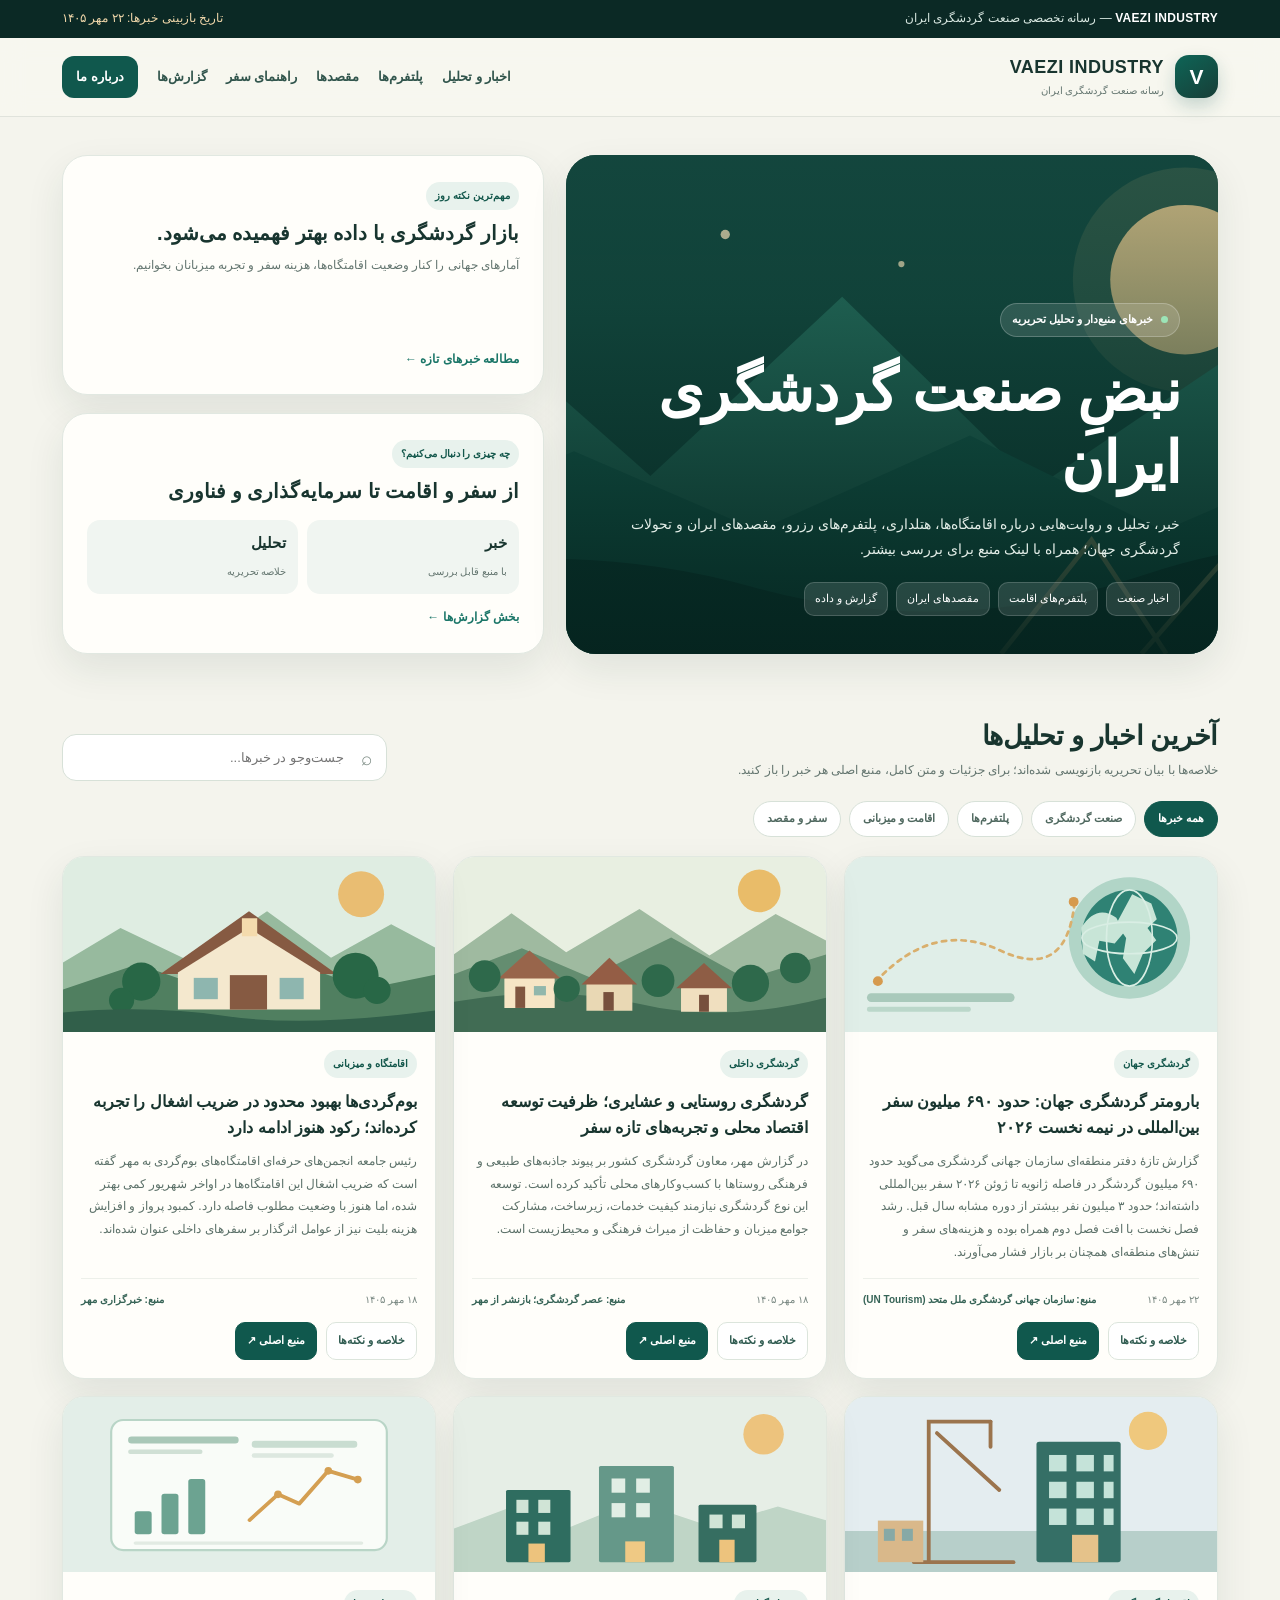
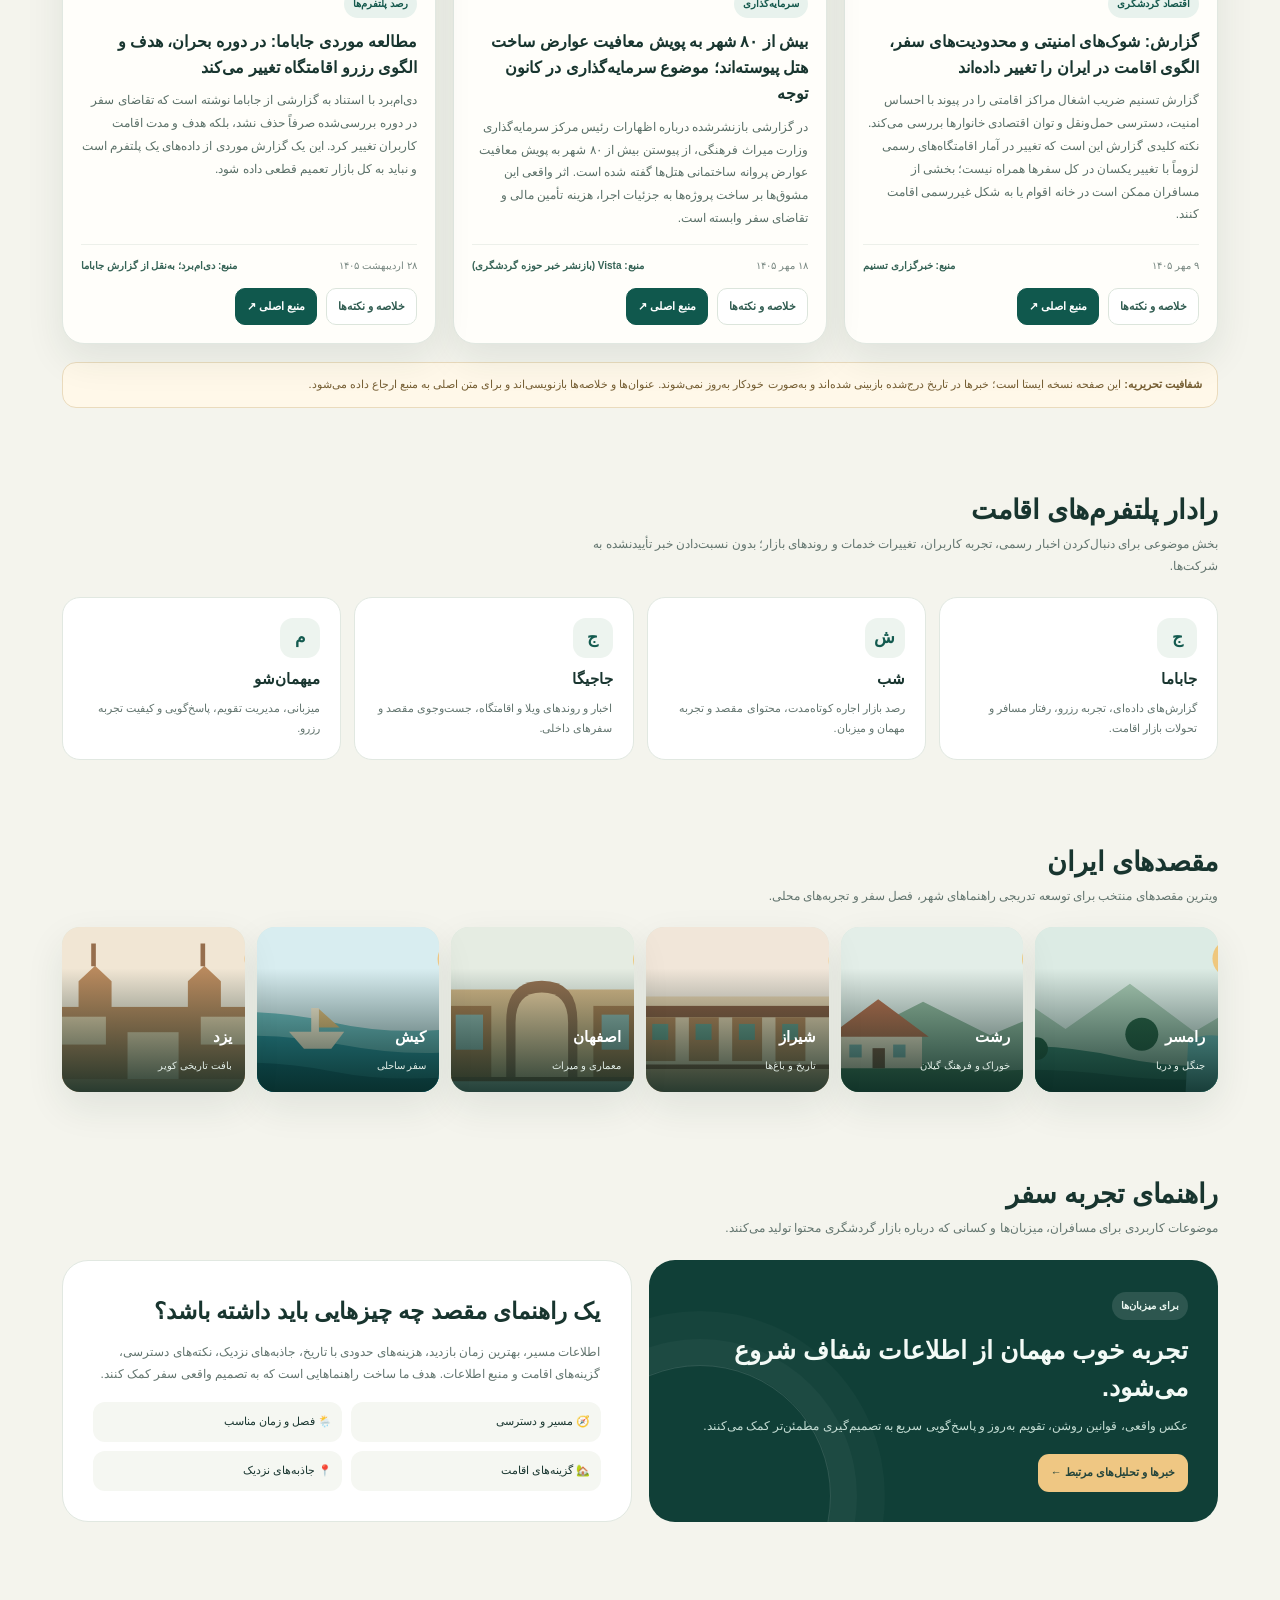
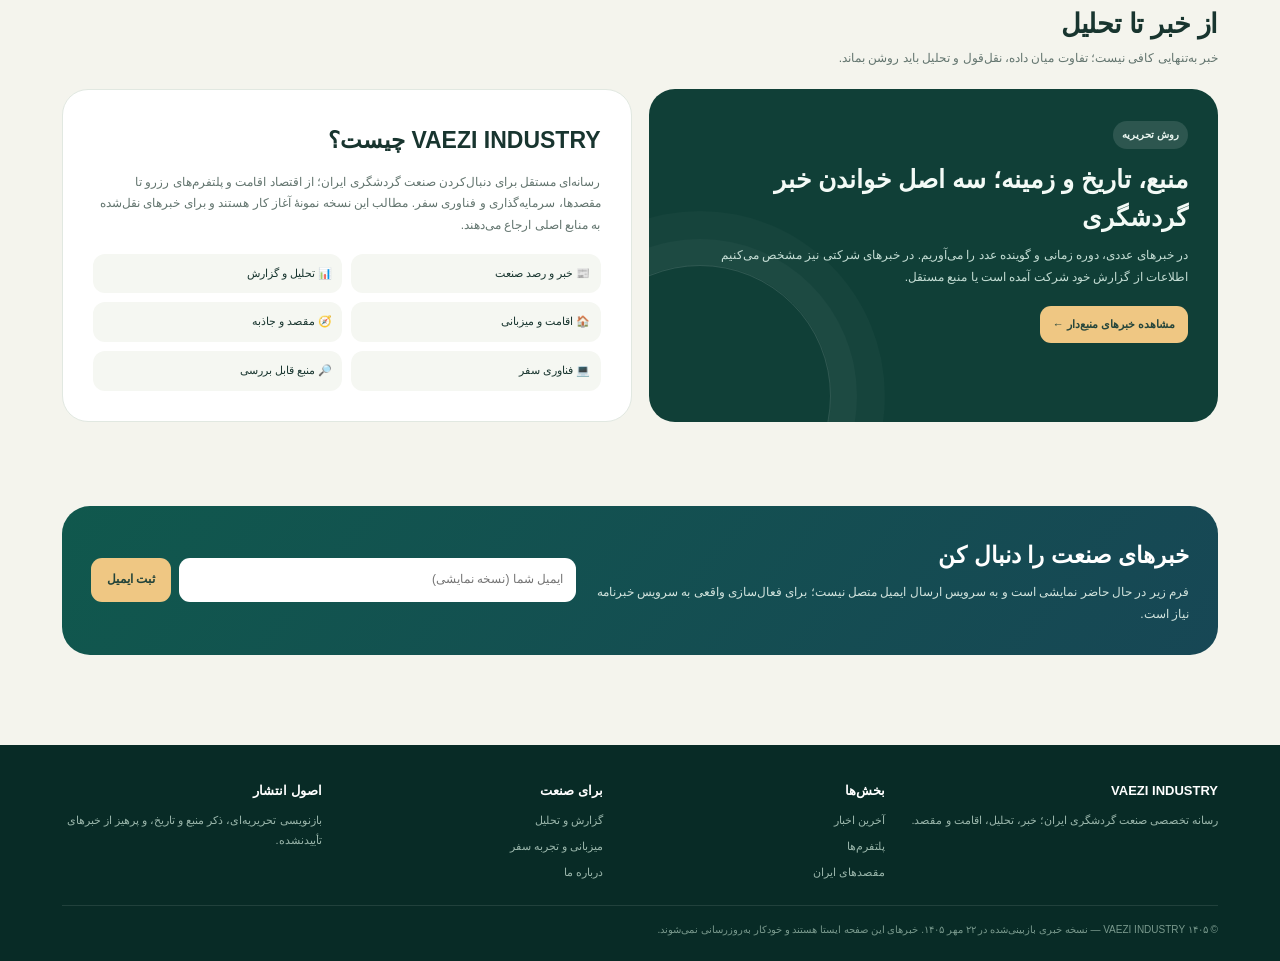
==== commit f4408af9: "Update index.html noskhe 14 oct" ====
--- a/index.html
+++ b/index.html
@@ -3,463 +3,282 @@
 <head>
   <meta charset="utf-8">
   <meta name="viewport" content="width=device-width, initial-scale=1">
-  <meta name="theme-color" content="#0b3b36">
-  <meta name="description" content="VAEZI INDUSTRY؛ رسانه تخصصی صنعت گردشگری ایران، اخبار، تحلیل، پلتفرم‌های اقامت، مقصدها و جاهای دیدنی.">
-  <meta name="keywords" content="گردشگری ایران، صنعت گردشگری، اقامتگاه، جاباما، میهمان شو، شب، جاجیگا، مقصدهای ایران، جاهای دیدنی">
+  <meta name="theme-color" content="#103e37">
+  <meta name="description" content="VAEZI INDUSTRY؛ رسانه تخصصی صنعت گردشگری ایران. آخرین خبرها، گزارش‌ها و تحلیل‌های اقامت، هتلداری، پلتفرم‌های رزرو و مقصدهای ایران.">
+  <meta name="keywords" content="VAEZI INDUSTRY, اخبار گردشگری, صنعت گردشگری ایران, اقامتگاه بوم‌گردی, هتلداری, جاباما, مقصدهای ایران">
+  <meta property="og:title" content="VAEZI INDUSTRY | رسانه صنعت گردشگری ایران">
+  <meta property="og:description" content="خبر، تحلیل و رصد صنعت گردشگری ایران و جهان">
+  <meta property="og:type" content="website">
   <title>VAEZI INDUSTRY | رسانه صنعت گردشگری ایران</title>
-  <link rel="preconnect" href="https://fonts.googleapis.com">
-  <link rel="preconnect" href="https://fonts.gstatic.com" crossorigin>
-  <link href="https://fonts.googleapis.com/css2?family=Vazirmatn:wght@300;400;500;600;700;800&display=swap" rel="stylesheet">
   <style>
-    :root{
-      --ink:#102b27; --muted:#66736f; --paper:#f6f5ef; --card:#fffdf7;
-      --brand:#0b554d; --brand-2:#0f766e; --accent:#dfaa55; --line:#e3e7e2;
-      --shadow:0 16px 45px rgba(21,50,44,.09); --radius:22px;
-    }
+    :root{--ink:#18352f;--muted:#63756f;--paper:#f4f4ed;--card:#fffefa;--brand:#10584d;--brand2:#1b7668;--gold:#efc783;--line:#e1e8e1;--shadow:0 15px 38px rgba(20,54,46,.09);--radius:22px}
     *{box-sizing:border-box;margin:0;padding:0}
-    html{scroll-behavior:smooth}
-    body{font-family:'Vazirmatn',sans-serif;background:var(--paper);color:var(--ink);line-height:1.8}
-    a{text-decoration:none;color:inherit}
+    html{scroll-behavior:smooth;scroll-padding-top:100px}
+    body{font-family:Tahoma,'Segoe UI',Arial,sans-serif;background:var(--paper);color:var(--ink);line-height:1.8}
+    a{color:inherit;text-decoration:none}
     button,input{font:inherit}
-    img{max-width:100%;display:block}
-    .wrap{max-width:1200px;margin:auto;padding:0 20px}
-
-    .topbar{background:#0b2824;color:#dfece8;font-size:13px}
-    .topbar .wrap{min-height:36px;display:flex;align-items:center;justify-content:space-between;gap:18px}
-    .topbar strong{color:#fff}
-    .ticker{white-space:nowrap;overflow:hidden;text-overflow:ellipsis}
-
-    header{position:sticky;top:0;z-index:50;background:rgba(246,245,239,.92);backdrop-filter:blur(12px);border-bottom:1px solid rgba(16,43,39,.08)}
-    .nav{min-height:76px;display:flex;align-items:center;justify-content:space-between;gap:20px}
-    .brand{display:flex;align-items:center;gap:12px;min-width:205px}
-    .brand-mark{width:42px;height:42px;border-radius:13px;background:linear-gradient(145deg,var(--brand),#113a35);color:#fff;display:grid;place-items:center;font-size:20px;font-weight:800;box-shadow:0 10px 20px rgba(11,85,77,.2)}
-    .brand-name{font-weight:800;letter-spacing:.5px;font-size:19px}
-    .brand-sub{display:block;color:var(--muted);font-size:11px;font-weight:500;letter-spacing:0}
-    nav{display:flex;align-items:center;gap:22px;flex-wrap:wrap;justify-content:center}
-    nav a{font-size:14px;font-weight:600;color:#31524b;transition:.2s}
-    nav a:hover{color:var(--brand-2)}
-    .nav-cta{background:var(--brand);color:#fff!important;padding:10px 16px;border-radius:12px}
-
-    .hero{padding:54px 0 38px}
-    .hero-grid{display:grid;grid-template-columns:1.12fr .88fr;gap:24px;align-items:stretch}
-    .hero-main{min-height:430px;border-radius:32px;overflow:hidden;position:relative;background:linear-gradient(120deg,rgba(8,57,50,.9),rgba(8,57,50,.46)),url('assets/images/hero.svg') center/cover;color:#fff;padding:42px;display:flex;flex-direction:column;justify-content:flex-end;box-shadow:var(--shadow)}
-    .eyebrow{display:inline-flex;align-items:center;gap:7px;width:max-content;padding:7px 11px;border-radius:999px;background:rgba(255,255,255,.13);border:1px solid rgba(255,255,255,.2);font-size:12px;font-weight:700}
-    .eyebrow .dot{width:7px;height:7px;border-radius:50%;background:#7fe1b3}
-    .hero h1{font-size:clamp(34px,5vw,62px);line-height:1.18;max-width:820px;margin:18px 0 15px;letter-spacing:-1px}
-    .hero p{max-width:720px;color:#e6f0ed;font-size:16px}
-    .hero-meta{display:flex;gap:10px;flex-wrap:wrap;margin-top:22px}
-    .pill{font-size:12px;padding:7px 11px;border-radius:10px;background:rgba(255,255,255,.1);border:1px solid rgba(255,255,255,.16)}
-
-    .hero-side{display:grid;gap:24px}
-    .mini-card{border-radius:28px;background:var(--card);border:1px solid var(--line);padding:28px;box-shadow:var(--shadow);display:flex;flex-direction:column;justify-content:space-between;min-height:203px}
-    .mini-card h3{font-size:22px;line-height:1.45;margin-top:9px}
-    .mini-card p{color:var(--muted);font-size:13px}
-    .mini-link{margin-top:18px;color:var(--brand-2);font-size:13px;font-weight:800}
-    .mini-stat{display:grid;grid-template-columns:1fr 1fr;gap:12px;margin-top:16px}
-    .stat-box{background:#edf5f2;border-radius:16px;padding:15px}
-    .stat-box strong{display:block;font-size:18px}
-    .stat-box span{font-size:11px;color:var(--muted)}
-
-    .section{padding:44px 0}
-    .section-head{display:flex;align-items:end;justify-content:space-between;gap:16px;margin-bottom:18px}
-    .section-head h2{font-size:28px;line-height:1.3}
-    .section-head p{font-size:13px;color:var(--muted);max-width:620px}
-    .rule{height:1px;background:var(--line);margin:0 0 22px}
-
-    .filters{display:flex;gap:8px;flex-wrap:wrap;margin-bottom:18px}
-    .chip{border:1px solid var(--line);background:#fff;padding:9px 13px;border-radius:999px;cursor:pointer;color:#4b625e;font-size:12px;font-weight:700}
-    .chip.active,.chip:hover{background:var(--brand);border-color:var(--brand);color:#fff}
-    .searchbox{position:relative;max-width:350px}
-    .searchbox input{width:100%;border:1px solid var(--line);background:#fff;border-radius:14px;padding:12px 42px 12px 14px;outline:none}
-    .searchbox span{position:absolute;right:14px;top:10px;color:#7e8b87}
-
-    .grid-3{display:grid;grid-template-columns:repeat(3,1fr);gap:18px}
-    .card{background:var(--card);border:1px solid var(--line);border-radius:var(--radius);overflow:hidden;box-shadow:var(--shadow);transition:.24s}
-    .card:hover{transform:translateY(-5px)}
-    .cover{height:185px;background-size:cover;background-position:center}
-    .body{padding:20px}
-    .tag{display:inline-flex;padding:6px 9px;border-radius:999px;background:#eef4f1;color:var(--brand);font-size:11px;font-weight:800}
-    .card h3{font-size:18px;line-height:1.55;margin:12px 0 9px}
-    .card p{font-size:13px;color:var(--muted)}
-    .card-foot{display:flex;align-items:center;justify-content:space-between;gap:10px;margin-top:16px;padding-top:13px;border-top:1px solid var(--line);font-size:11px;color:#7b8884}
-    .read{color:var(--brand-2);font-weight:800;cursor:pointer}
-
-    .platforms{display:grid;grid-template-columns:repeat(4,1fr);gap:14px}
-    .platform{padding:22px;border:1px solid var(--line);border-radius:18px;background:#fff;display:flex;flex-direction:column;gap:9px;min-height:150px}
-    .platform .logo-letter{width:42px;height:42px;border-radius:13px;background:#eff5f2;display:grid;place-items:center;font-weight:800;color:var(--brand)}
-    .platform strong{font-size:16px}.platform p{font-size:12px;color:var(--muted)}
-
-    .dest-grid{display:grid;grid-template-columns:repeat(6,1fr);gap:12px}
-    .dest{min-height:170px;border-radius:18px;overflow:hidden;position:relative;background-size:cover;background-position:center;box-shadow:var(--shadow)}
-    .dest::after{content:"";position:absolute;inset:0;background:linear-gradient(transparent 20%,rgba(0,0,0,.75))}
-    .dest-content{position:absolute;z-index:1;bottom:14px;right:14px;left:14px;color:#fff}.dest-content strong{display:block;font-size:16px}.dest-content span{font-size:11px;color:#dbe8e4}
-
-    .feature{display:grid;grid-template-columns:1fr 1fr;gap:18px}
-    .report{background:#0d3a35;color:#f5fbf8;border-radius:28px;padding:32px;min-height:265px;position:relative;overflow:hidden}
-    .report::after{content:"";position:absolute;width:220px;height:220px;border:1px solid rgba(255,255,255,.12);border-radius:50%;left:-70px;bottom:-100px}
-    .report h3{font-size:28px;max-width:470px;line-height:1.4}.report p{color:#c9ded8;font-size:13px;max-width:520px;margin-top:12px}.report a{display:inline-flex;margin-top:22px;background:#f4ca84;color:#16352f;padding:10px 15px;border-radius:12px;font-weight:800;font-size:12px}
-    .about-card{background:#fff;border:1px solid var(--line);border-radius:28px;padding:32px}.about-card h3{font-size:24px}.about-card p{font-size:13px;color:var(--muted);margin-top:10px}.about-list{display:grid;grid-template-columns:1fr 1fr;gap:10px;margin-top:16px}.about-list div{padding:12px 14px;border-radius:14px;background:#f7f8f4;font-size:12px}
-
-    .newsletter{background:linear-gradient(135deg,#0b554d,#123c58);color:#fff;border-radius:30px;padding:34px;display:grid;grid-template-columns:1.1fr .9fr;gap:20px;align-items:center}
-    .newsletter p{color:#c9ded8;font-size:13px;margin-top:7px}.newsletter form{display:flex;gap:8px}.newsletter input{flex:1;border:none;border-radius:12px;padding:13px 14px;outline:none}.newsletter button{border:none;border-radius:12px;padding:0 17px;background:#f4ca84;color:#15352f;font-weight:800;cursor:pointer}
-
-    footer{margin-top:50px;background:#082a27;color:#bcd0ca;padding:42px 0 26px}.footer-grid{display:grid;grid-template-columns:1.2fr 1fr 1fr 1fr;gap:24px}.footer-title{color:#fff;font-weight:800;margin-bottom:9px}.footer p,.footer a{font-size:12px;color:#9fb8b0;display:block;margin-top:5px}.copyright{border-top:1px solid rgba(255,255,255,.08);padding-top:16px;margin-top:26px;font-size:11px;color:#79958d}
-
-    .modal{position:fixed;inset:0;background:rgba(4,16,14,.64);display:none;align-items:center;justify-content:center;padding:20px;z-index:100}
-    .modal.show{display:flex}.modal-card{width:min(760px,100%);max-height:88vh;overflow:auto;background:#fff;border-radius:24px;padding:28px;position:relative}.close{position:absolute;left:18px;top:15px;border:0;background:#eef3f0;width:36px;height:36px;border-radius:50%;cursor:pointer;font-size:18px}.modal-card .tag{margin-bottom:10px}.modal-card h2{font-size:30px;line-height:1.45;margin-bottom:12px}.modal-card p{font-size:14px;color:#586a65;margin-top:10px}.note{margin-top:18px;padding:14px 16px;border-radius:14px;background:#fff8e8;border:1px solid #f1ddaf;color:#765b24;font-size:12px}
-
-    .empty{padding:28px;border:1px dashed #cdd8d4;border-radius:18px;text-align:center;color:var(--muted);display:none}
+    button,a{-webkit-tap-highlight-color:transparent}
+    button:focus-visible,a:focus-visible,input:focus-visible{outline:3px solid #e4b56c;outline-offset:3px}
+    .wrap{max-width:1200px;margin-inline:auto;padding-inline:22px}
+    .topbar{background:#0b2925;color:#d8e7e1;font-size:12px}
+    .topbar-inner{min-height:38px;display:flex;justify-content:space-between;align-items:center;gap:16px}
+    .topbar strong{color:white;letter-spacing:.3px}
+    .topbar-date{white-space:nowrap;color:#f0d7aa}
+    header{position:sticky;top:0;z-index:50;background:rgba(247,247,240,.95);backdrop-filter:blur(12px);border-bottom:1px solid rgba(24,53,47,.1)}
+    .nav{min-height:78px;display:flex;justify-content:space-between;align-items:center;gap:24px}
+    .brand{display:flex;align-items:center;gap:11px;flex-shrink:0}
+    .brand-mark{display:grid;place-items:center;width:43px;height:43px;border-radius:14px;background:linear-gradient(145deg,#0e6557,#173e37);color:white;font-weight:800;font-size:21px;box-shadow:0 8px 18px rgba(16,88,77,.22)}
+    .brand-name{font-weight:800;letter-spacing:.45px;font-size:18px;line-height:1.4}
+    .brand-sub{display:block;color:var(--muted);font-size:10px;letter-spacing:0}
+    nav{display:flex;align-items:center;justify-content:center;gap:19px;flex-wrap:wrap}
+    nav a{font-size:13px;font-weight:700;color:#31554c;white-space:nowrap}
+    nav a:hover{color:var(--brand2)}
+    nav .nav-cta{background:var(--brand);color:#fff;padding:9px 14px;border-radius:12px}
+    .hero{padding:38px 0 22px}
+    .hero-grid{display:grid;grid-template-columns:1.15fr .85fr;gap:22px;align-items:stretch}
+    .hero-main{position:relative;isolation:isolate;overflow:hidden;min-height:420px;border-radius:30px;background:#123f37;color:white;padding:38px;display:flex;flex-direction:column;justify-content:flex-end;box-shadow:var(--shadow)}
+    .hero-art{position:absolute;inset:0;z-index:-2;opacity:.9}
+    .hero-art svg{width:100%;height:100%;display:block}
+    .hero-main:after{content:"";position:absolute;inset:0;z-index:-1;background:linear-gradient(0deg,rgba(5,35,30,.94),rgba(7,54,45,.36) 70%,rgba(4,43,37,.1))}
+    .eyebrow{display:inline-flex;width:max-content;max-width:100%;align-items:center;gap:8px;background:rgba(255,255,255,.13);border:1px solid rgba(255,255,255,.22);padding:6px 11px;border-radius:100px;font-size:11px;font-weight:700}
+    .eyebrow-dot{width:7px;height:7px;background:#9ce4b7;border-radius:50%}
+    .hero h1{font-size:clamp(34px,4.7vw,58px);line-height:1.25;max-width:740px;margin:18px 0 12px;letter-spacing:-.7px}
+    .hero-main p{font-size:14px;color:#e3eee8;max-width:690px}
+    .hero-pills{display:flex;gap:8px;flex-wrap:wrap;margin-top:20px}
+    .pill{font-size:11px;background:rgba(255,255,255,.12);border:1px solid rgba(255,255,255,.17);padding:6px 10px;border-radius:10px}
+    .hero-side{display:grid;grid-template-rows:1fr 1fr;gap:18px}
+    .mini-card{border-radius:25px;padding:24px;background:var(--card);border:1px solid var(--line);box-shadow:var(--shadow);display:flex;flex-direction:column;justify-content:space-between;min-height:190px}
+    .mini-card h2,.mini-card h3{font-size:20px;line-height:1.5;margin-top:8px}
+    .mini-card p{font-size:12px;color:var(--muted);margin-top:7px}
+    .mini-card a{display:inline-flex;width:max-content;margin-top:13px;color:var(--brand2);font-size:12px;font-weight:800}
+    .mini-label,.tag{display:inline-flex;width:max-content;max-width:100%;align-items:center;border-radius:999px;padding:5px 9px;background:#e8f2ed;color:#14584c;font-size:10px;font-weight:800}
+    .mini-metrics{display:grid;grid-template-columns:1fr 1fr;gap:9px;margin-top:14px}
+    .metric{background:#f0f5f1;border-radius:13px;padding:9px 12px}
+    .metric strong{display:block;font-size:15px}.metric span{color:var(--muted);font-size:10px}
+    .section{padding:42px 0}
+    .section-head{display:flex;align-items:end;justify-content:space-between;gap:20px;margin-bottom:20px}
+    .section-head h2{font-size:27px;line-height:1.4;letter-spacing:-.3px}
+    .section-head p{font-size:12px;max-width:660px;color:var(--muted);margin-top:4px}
+    .searchbox{position:relative;width:min(100%,325px);flex-shrink:0}
+    .searchbox input{width:100%;border:1px solid #d7e1d8;background:#fff;border-radius:14px;padding:11px 42px 11px 14px;color:var(--ink);outline:none;font-size:13px}
+    .search-icon{position:absolute;right:15px;top:8px;color:#7c8b84;font-size:19px}
+    .filters{display:flex;gap:8px;flex-wrap:wrap;margin-bottom:19px}
+    .chip{border:1px solid #d7e1d8;background:#fff;color:#4f685f;border-radius:999px;padding:7px 13px;font-size:11px;font-weight:800;cursor:pointer;transition:.18s}
+    .chip:hover,.chip.active{background:var(--brand);border-color:var(--brand);color:white}
+    .news-grid{display:grid;grid-template-columns:repeat(3,minmax(0,1fr));gap:17px}
+    .card{display:flex;flex-direction:column;min-width:0;overflow:hidden;background:var(--card);border:1px solid var(--line);border-radius:var(--radius);box-shadow:var(--shadow);transition:transform .2s,box-shadow .2s}
+    .card:hover{transform:translateY(-4px);box-shadow:0 19px 42px rgba(20,54,46,.13)}
+    .cover{height:175px;overflow:hidden;background:#e5eee6}
+    .cover svg{display:block;width:100%;height:100%}
+    .card-body{display:flex;flex-direction:column;flex:1;padding:18px}
+    .card h3{font-size:16px;line-height:1.65;margin:11px 0 8px}
+    .card-summary{font-size:12px;color:#5b7068;line-height:1.9;flex:1}
+    .card-meta{display:flex;align-items:center;justify-content:space-between;gap:10px;flex-wrap:wrap;margin-top:14px;padding-top:12px;border-top:1px solid #edf0ea;color:#788781;font-size:10px}
+    .source-label{color:#376457;font-weight:800}
+    .card-actions{display:flex;gap:9px;flex-wrap:wrap;margin-top:13px}
+    .btn-small{display:inline-flex;justify-content:center;align-items:center;gap:5px;border-radius:10px;padding:8px 11px;font-size:11px;font-weight:800;cursor:pointer;border:1px solid #dce5dc;background:white;color:#2f5b50}
+    .btn-small.primary{background:var(--brand);border-color:var(--brand);color:white}
+    .btn-small:hover{filter:brightness(.96)}
+    .source-note{border:1px solid #eadbbd;border-radius:14px;background:#fff8e9;color:#745d32;padding:12px 15px;font-size:11px;margin-top:18px}
+    .empty{display:none;border:1px dashed #cad8cf;border-radius:16px;padding:27px;text-align:center;color:var(--muted);font-size:13px;background:#fff}
     .empty.show{display:block}
-
-    @media(max-width:980px){
-      .hero-grid,.feature,.newsletter{grid-template-columns:1fr}
-      .grid-3{grid-template-columns:repeat(2,1fr)}
-      .platforms{grid-template-columns:repeat(2,1fr)}
-      .dest-grid{grid-template-columns:repeat(3,1fr)}
-      .footer-grid{grid-template-columns:repeat(2,1fr)}
-      nav{gap:12px}
-    }
-    @media(max-width:680px){
-      .topbar .wrap{justify-content:center}.ticker{font-size:11px}
-      .nav{align-items:flex-start;flex-direction:column;padding:12px 0}.brand{min-width:0}nav{width:100%;justify-content:flex-start;overflow:auto;flex-wrap:nowrap;padding-bottom:3px}nav a{white-space:nowrap}
-      .hero{padding-top:24px}.hero-main{min-height:450px;padding:25px}.hero h1{font-size:34px}
-      .section{padding:34px 0}.section-head{align-items:flex-start;flex-direction:column}.grid-3{grid-template-columns:1fr}.platforms{grid-template-columns:1fr 1fr}.dest-grid{grid-template-columns:1fr 1fr}
-      .newsletter form{flex-direction:column}.newsletter button{padding:12px}.footer-grid{grid-template-columns:1fr}.about-list{grid-template-columns:1fr}
-      .searchbox{max-width:none;width:100%}
-    }
+    .platform-grid{display:grid;grid-template-columns:repeat(4,minmax(0,1fr));gap:13px}
+    .platform{background:#fff;border:1px solid var(--line);border-radius:18px;padding:20px;min-height:145px;display:flex;flex-direction:column;gap:7px}
+    .platform-icon{display:grid;place-items:center;width:40px;height:40px;border-radius:13px;background:#edf4ef;color:#135a4f;font-size:17px;font-weight:800}
+    .platform strong{font-size:15px}.platform p{font-size:11px;color:var(--muted);line-height:1.8}
+    .dest-grid{display:grid;grid-template-columns:repeat(6,minmax(0,1fr));gap:12px}
+    .dest{position:relative;isolation:isolate;min-height:165px;overflow:hidden;border-radius:18px;background:#d9e7dd;box-shadow:var(--shadow);display:flex;align-items:end;padding:13px;color:#fff}
+    .dest-art{position:absolute;inset:0;z-index:-2}.dest-art svg{display:block;width:100%;height:100%}
+    .dest:after{content:"";position:absolute;inset:0;z-index:-1;background:linear-gradient(0deg,rgba(5,35,30,.82),rgba(5,35,30,0) 75%)}
+    .dest strong{display:block;font-size:15px}.dest span{font-size:10px;color:#e2eee7}
+    .feature-grid{display:grid;grid-template-columns:1fr 1fr;gap:17px}
+    .report{position:relative;overflow:hidden;border-radius:26px;padding:30px;background:#103f37;color:#f3faf6;min-height:240px}
+    .report:after{content:"";position:absolute;left:-80px;bottom:-105px;width:260px;height:260px;border:1px solid rgba(255,255,255,.13);border-radius:50%;box-shadow:0 0 0 26px rgba(255,255,255,.03),0 0 0 54px rgba(255,255,255,.025)}
+    .report .mini-label{background:rgba(255,255,255,.12);color:#e9f5ef}.report h3{font-size:25px;line-height:1.5;margin-top:12px;max-width:500px}.report p{font-size:12px;color:#c4ddd4;margin-top:9px;max-width:540px}.report a{position:relative;z-index:1;display:inline-flex;margin-top:17px;background:var(--gold);color:#24453b;border-radius:11px;padding:9px 13px;font-size:11px;font-weight:800}
+    .about-card{background:white;border:1px solid var(--line);border-radius:26px;padding:30px}.about-card h3{font-size:23px}.about-card p{font-size:12px;color:var(--muted);margin-top:10px}.about-list{display:grid;grid-template-columns:1fr 1fr;gap:9px;margin-top:17px}.about-list div{border-radius:12px;padding:10px;background:#f5f7f2;font-size:11px}
+    .newsletter{display:grid;grid-template-columns:1.1fr .9fr;gap:20px;align-items:center;background:linear-gradient(130deg,#10584d,#174755);border-radius:28px;padding:29px;color:white}.newsletter h2{font-size:23px}.newsletter p{font-size:12px;color:#d2e4de;margin-top:6px}.newsletter form{display:flex;gap:8px}.newsletter input{flex:1;min-width:0;border:none;background:white;border-radius:11px;padding:11px 13px;font-size:12px}.newsletter button{border:none;background:var(--gold);color:#23443a;border-radius:11px;padding:0 16px;font-weight:800;font-size:12px;cursor:pointer}
+    footer{margin-top:48px;background:#082b26;color:#abc5bb;padding:34px 0 22px}.footer-grid{display:grid;grid-template-columns:1.2fr 1fr 1fr 1fr;gap:22px}.footer-title{color:white;font-weight:800;font-size:13px;margin-bottom:9px}.footer p,.footer a{display:block;font-size:11px;color:#9bb7ac;margin-top:6px}.footer a:hover{color:white}.copyright{border-top:1px solid rgba(255,255,255,.1);padding-top:15px;margin-top:23px;font-size:10px;color:#79998d}
+    .modal{position:fixed;inset:0;z-index:100;background:rgba(3,20,16,.69);display:none;align-items:center;justify-content:center;padding:18px}.modal.show{display:flex}.modal-card{width:min(720px,100%);max-height:88vh;overflow:auto;background:#fffefa;border-radius:22px;padding:27px;position:relative;box-shadow:0 25px 85px rgba(0,0,0,.22)}.close{position:absolute;left:15px;top:14px;width:36px;height:36px;border:0;border-radius:50%;background:#ecf2ed;color:#234c40;font-size:22px;cursor:pointer}.modal-card h2{font-size:25px;line-height:1.55;margin:14px 48px 12px 0}.modal-card p{font-size:13px;line-height:2;color:#536a60;margin-top:10px}.modal-meta{font-size:11px;color:#6e8077;margin-top:13px}.modal-actions{margin-top:20px}
+    @media(max-width:1000px){.hero-grid{grid-template-columns:1fr}.hero-side{grid-template-columns:1fr 1fr;grid-template-rows:auto}.news-grid{grid-template-columns:repeat(2,minmax(0,1fr))}.dest-grid{grid-template-columns:repeat(3,minmax(0,1fr))}.platform-grid{grid-template-columns:repeat(2,minmax(0,1fr))}.footer-grid{grid-template-columns:repeat(2,1fr)}nav{gap:12px}}
+    @media(max-width:680px){.wrap{padding-inline:15px}.topbar-inner{justify-content:center;flex-wrap:wrap;padding-block:6px;gap:0}.topbar-date{display:none}.nav{align-items:flex-start;flex-direction:column;gap:10px;padding-block:12px}.brand-name{font-size:17px}nav{width:100%;justify-content:flex-start;flex-wrap:nowrap;overflow-x:auto;padding:2px 0 7px;gap:16px}nav a{font-size:12px}.hero{padding-top:20px}.hero-main{padding:24px;min-height:370px}.hero h1{font-size:35px}.hero-main p{font-size:12px}.hero-side{grid-template-columns:1fr}.mini-card{min-height:170px}.section{padding:31px 0}.section-head{align-items:stretch;flex-direction:column;gap:12px}.section-head h2{font-size:23px}.searchbox{width:100%}.news-grid{grid-template-columns:1fr}.cover{height:190px}.platform-grid{grid-template-columns:1fr 1fr}.dest-grid{grid-template-columns:repeat(2,minmax(0,1fr))}.dest{min-height:145px}.feature-grid,.newsletter{grid-template-columns:1fr}.report,.about-card,.newsletter{padding:23px}.report h3{font-size:22px}.newsletter form{flex-direction:column}.newsletter button{padding:12px}.footer-grid{grid-template-columns:1fr 1fr}.modal-card{padding:23px 18px}.modal-card h2{font-size:20px;margin-right:0}.about-list{grid-template-columns:1fr}}
+    @media(prefers-reduced-motion:reduce){html{scroll-behavior:auto}*,*:before,*:after{transition:none!important;animation:none!important}}
   </style>
 </head>
 <body>
-  <div class="topbar"><div class="wrap"><div class="ticker"><strong>VAEZI INDUSTRY</strong> — رسانه تخصصی صنعت گردشگری ایران؛ خبر، تحلیل، مقصد و تجربه سفر</div><div>نسخه تحریریه ۱۴۰۵</div></div></div>
-
+  <div class="topbar"><div class="wrap topbar-inner"><div><strong>VAEZI INDUSTRY</strong> — رسانه تخصصی صنعت گردشگری ایران</div><div class="topbar-date">تاریخ بازبینی خبرها: ۲۲ مهر ۱۴۰۵</div></div></div>
   <header>
     <div class="wrap nav">
-      <a class="brand" href="#home" aria-label="VAEZI INDUSTRY">
-        <div class="brand-mark">V</div>
-        <div><div class="brand-name">VAEZI INDUSTRY</div><span class="brand-sub">رسانه صنعت گردشگری ایران</span></div>
-      </a>
-      <nav>
-        <a href="#news">اخبار و تحلیل</a>
-        <a href="#platforms">پلتفرم‌ها</a>
-        <a href="#destinations">مقصدها</a>
-        <a href="#places">جاهای دیدنی</a>
-        <a href="#reports">گزارش‌ها</a>
-        <a class="nav-cta" href="#about">درباره VAEZI</a>
+      <a class="brand" href="#home" aria-label="VAEZI INDUSTRY صفحه اصلی"><span class="brand-mark">V</span><span><span class="brand-name">VAEZI INDUSTRY</span><span class="brand-sub">رسانه صنعت گردشگری ایران</span></span></a>
+      <nav aria-label="ناوبری اصلی">
+        <a href="#news">اخبار و تحلیل</a><a href="#platforms">پلتفرم‌ها</a><a href="#destinations">مقصدها</a><a href="#places">راهنمای سفر</a><a href="#reports">گزارش‌ها</a><a class="nav-cta" href="#about">درباره ما</a>
       </nav>
     </div>
   </header>
-
   <main id="home">
-    <section class="hero">
-      <div class="wrap hero-grid">
-        <article class="hero-main">
-          <span class="eyebrow"><span class="dot"></span> پرونده ویژه تحریریه</span>
-          <h1>نبضِ صنعت گردشگری ایران</h1>
-          <p>جایی برای دنبال‌کردن روندهای صنعت، پلتفرم‌های اقامت، مقصدهای مهم ایران و ایده‌های تازه برای سفر و میزبانی.</p>
-          <div class="hero-meta"><span class="pill">اخبار صنعت</span><span class="pill">تحلیل بازار</span><span class="pill">مقصدهای ایران</span><span class="pill">اقامتگاه و میزبانی</span></div>
-        </article>
-        <div class="hero-side">
-          <article class="mini-card">
-            <div><span class="tag">رصد صنعت</span><h3>از اقتصاد سفر تا فناوری رزرو؛ چه چیزهایی بازار گردشگری را تغییر می‌دهد؟</h3><p>یادداشت تحریریه برای دنبال‌کردن روندهایی که روی مسافر، میزبان و پلتفرم اثر می‌گذارند.</p></div>
-            <a class="mini-link" href="#reports">مشاهده گزارش‌ها ←</a>
-          </article>
-          <article class="mini-card">
-            <span class="tag">اکتشاف مقصد</span>
-            <h3>ایران را شهر به شهر کشف کن.</h3>
-            <p>راهنمای سریع برای شروع جست‌وجوی مقصد، جاذبه و تجربه سفر.</p>
-            <div class="mini-stat"><div class="stat-box"><strong>شهرها</strong><span>مقصدهای منتخب</span></div><div class="stat-box"><strong>جاذبه‌ها</strong><span>مکان‌های دیدنی</span></div></div>
-          </article>
-        </div>
+    <section class="hero"><div class="wrap hero-grid">
+      <article class="hero-main"><div class="hero-art" aria-hidden="true"><svg xmlns="http://www.w3.org/2000/svg" viewBox="0 0 720 320" role="img" aria-label="تصویرسازی طبیعت ایران" preserveAspectRatio="xMidYMid slice"><rect width="720" height="320" fill="#174b42"/><circle cx="548" cy="80" r="48" fill="#eecb8f"/><circle cx="548" cy="80" r="72" fill="#eecb8f" opacity=".13"/><path d="M0 214 118 129 205 206 328 91 453 213 570 134 720 218V320H0Z" fill="#2d7866"/><path d="M0 254 156 190 274 241 410 180 534 241 648 192 720 226V320H0Z" fill="#1a6557"/><path d="M0 275Q145 242 270 277T520 270T720 275V320H0Z" fill="#0d3832"/><path d="M430 320 488 247 536 320M520 320 570 263 630 320" fill="none" stroke="#e8c88e" stroke-width="3" opacity=".8"/><g fill="#f5e3ba"><circle cx="93" cy="60" r="3"/><circle cx="146" cy="87" r="2"/><circle cx="253" cy="51" r="3"/><circle cx="366" cy="70" r="2"/><circle cx="657" cy="44" r="3"/></g></svg></div><span class="eyebrow"><span class="eyebrow-dot"></span> خبرهای منبع‌دار و تحلیل تحریریه</span><h1>نبضِ صنعت گردشگری ایران</h1><p>خبر، تحلیل و روایت‌هایی درباره اقامتگاه‌ها، هتلداری، پلتفرم‌های رزرو، مقصدهای ایران و تحولات گردشگری جهان؛ همراه با لینک منبع برای بررسی بیشتر.</p><div class="hero-pills"><span class="pill">اخبار صنعت</span><span class="pill">پلتفرم‌های اقامت</span><span class="pill">مقصدهای ایران</span><span class="pill">گزارش و داده</span></div></article>
+      <div class="hero-side">
+        <article class="mini-card"><div><span class="mini-label">مهم‌ترین نکته روز</span><h2>بازار گردشگری با داده بهتر فهمیده می‌شود.</h2><p>آمارهای جهانی را کنار وضعیت اقامتگاه‌ها، هزینه سفر و تجربه میزبانان بخوانیم.</p></div><a href="#news">مطالعه خبرهای تازه ←</a></article>
+        <article class="mini-card"><div><span class="mini-label">چه چیزی را دنبال می‌کنیم؟</span><h3>از سفر و اقامت تا سرمایه‌گذاری و فناوری</h3><div class="mini-metrics"><div class="metric"><strong>خبر</strong><span>با منبع قابل بررسی</span></div><div class="metric"><strong>تحلیل</strong><span>خلاصه تحریریه</span></div></div></div><a href="#reports">بخش گزارش‌ها ←</a></article>
       </div>
-    </section>
-
-    <section class="section" id="news">
-      <div class="wrap">
-        <div class="section-head"><div><h2>اخبار و تحلیل</h2><p>محتوای تحریریه درباره صنعت، اقامت، میزبان‌ها، رفتار مسافر و فناوری سفر.</p></div><div class="searchbox"><span>⌕</span><input id="search" type="search" placeholder="جست‌وجو در مطالب..." aria-label="جست‌وجو در مطالب"></div></div>
-        <div class="filters" id="filters">
-          <button class="chip active" data-filter="all">همه</button>
-          <button class="chip" data-filter="industry">صنعت گردشگری</button>
-          <button class="chip" data-filter="platform">پلتفرم‌ها</button>
-          <button class="chip" data-filter="host">میزبانی و اقامت</button>
-          <button class="chip" data-filter="travel">سفر و مقصد</button>
-        </div>
-        <div class="grid-3" id="newsGrid"></div>
-        <div class="empty" id="empty">مطلبی با این عبارت پیدا نشد.</div>
-      </div>
-    </section>
-
-    <section class="section" id="platforms">
-      <div class="wrap">
-        <div class="section-head"><div><h2>رادار پلتفرم‌ها</h2><p>صفحه‌ای برای پوشش و معرفی بازیگران بازار رزرو و اقامت؛ از خبرهای رسمی تا تحلیل تجربه کاربر و میزبان.</p></div></div>
-        <div class="platforms">
-          <div class="platform"><div class="logo-letter">ج</div><strong>جاباما</strong><p>رصد اخبار، خدمات، کمپین‌ها و تغییرات تجربه رزرو در اکوسیستم اقامت.</p></div>
-          <div class="platform"><div class="logo-letter">ش</div><strong>شب</strong><p>پرونده تحریریه درباره اقامت کوتاه‌مدت، انتخاب مقصد و تجربه مهمان.</p></div>
-          <div class="platform"><div class="logo-letter">ج</div><strong>جاجیگا</strong><p>پوشش تحولات بازار ویلا و اقامتگاه و رفتار کاربران در مقصدها.</p></div>
-          <div class="platform"><div class="logo-letter">م</div><strong>میهمان‌شو</strong><p>رصد تجربه میزبانی، تقویم اقامت و فرصت‌های رشد برای میزبان‌ها.</p></div>
-        </div>
-      </div>
-    </section>
-
-    <section class="section" id="destinations">
-      <div class="wrap">
-        <div class="section-head"><div><h2>مقصدهای ایران</h2><p>کارت‌های مقصد برای توسعه محتوای شهری؛ هر شهر در نسخه‌های بعدی می‌تواند صفحه اختصاصی، جاذبه‌ها، اقامت و راهنمای سفر داشته باشد.</p></div></div>
-        <div class="dest-grid">
-          <a class="dest" href="#" style="background-image:url('assets/images/ramsar.svg')"><div class="dest-content"><strong>رامسر</strong><span>دریا، جنگل و اقامت</span></div></a>
-          <a class="dest" href="#" style="background-image:url('assets/images/rasht.svg')"><div class="dest-content"><strong>رشت</strong><span>غذا، بازار و طبیعت</span></div></a>
-          <a class="dest" href="#" style="background-image:url('assets/images/shiraz.svg')"><div class="dest-content"><strong>شیراز</strong><span>تاریخ و باغ‌های ایرانی</span></div></a>
-          <a class="dest" href="#" style="background-image:url('assets/images/isfahan.svg')"><div class="dest-content"><strong>اصفهان</strong><span>معماری و فرهنگ</span></div></a>
-          <a class="dest" href="#" style="background-image:url('assets/images/mashhad.svg')"><div class="dest-content"><strong>مشهد</strong><span>سفر شهری و زیارتی</span></div></a>
-          <a class="dest" href="#" style="background-image:url('assets/images/kish.svg')"><div class="dest-content"><strong>کیش</strong><span>ساحل، تفریح و خرید</span></div></a>
-        </div>
-      </div>
-    </section>
-
-    <section class="section" id="places">
-      <div class="wrap">
-        <div class="section-head"><div><h2>جاهای دیدنی و تجربه‌های سفر</h2><p>این بخش برای معرفی جاذبه‌ها، تفریحات، مسیرها، کافه‌ها، طبیعت‌گردی و تجربه‌های قابل انجام در شهرهای مختلف طراحی شده است.</p></div></div>
-        <div class="grid-3">
-          <article class="card"><div class="cover" style="background-image:url('assets/images/nature.svg')"></div><div class="body"><span class="tag">طبیعت</span><h3>چطور یک آخرهفته طبیعت‌گردی را بهتر برنامه‌ریزی کنیم؟</h3><p>چک‌لیست انتخاب مقصد، زمان سفر، اقامت و وسایل ضروری برای یک سفر کوتاه.</p><div class="card-foot"><span>راهنمای سفر</span><span class="read" data-id="nature">ادامه مطلب ←</span></div></div></article>
-          <article class="card"><div class="cover" style="background-image:url('assets/images/hosting.svg')"></div><div class="body"><span class="tag">میزبانی</span><h3>اقامتگاه خوب فقط عکس زیبا نیست</h3><p>از نظافت و پاسخ‌گویی تا اطلاعات دقیق؛ چه چیزهایی تجربه مهمان را می‌سازند؟</p><div class="card-foot"><span>یادداشت تحریریه</span><span class="read" data-id="hosting">ادامه مطلب ←</span></div></div></article>
-          <article class="card"><div class="cover" style="background-image:url('assets/images/city.svg')"></div><div class="body"><span class="tag">شهرگردی</span><h3>یک مقصد را فقط با فهرست جاذبه‌ها نمی‌شود شناخت</h3><p>راهنمای ساخت محتوای شهری که به مسافر برای انتخاب تجربه کمک کند.</p><div class="card-foot"><span>محتوای مقصد</span><span class="read" data-id="city">ادامه مطلب ←</span></div></div></article>
-        </div>
-      </div>
-    </section>
-
-    <section class="section" id="reports">
-      <div class="wrap feature">
-        <div class="report"><span class="eyebrow"><span class="dot"></span> پرونده و گزارش</span><h3>بازار سفر را با عدد و تجربه بخوانیم، نه فقط با تیتر.</h3><p>در این بخش گزارش‌های تحلیلی درباره رفتار مسافر، عرضه اقامتگاه، عملکرد پلتفرم‌ها و ظرفیت مقصدها منتشر می‌شود.</p><a href="#news">ورود به پرونده‌های تحریریه</a></div>
-        <div class="about-card" id="about"><h3>VAEZI INDUSTRY چیست؟</h3><p>یک رسانه تخصصی برای روایت حرفه‌ای صنعت گردشگری ایران؛ با تمرکز بر خبر، تحلیل، مقصد، اقامت، پلتفرم‌ها و تجربه سفر.</p><div class="about-list"><div>📰 خبر و رصد صنعت</div><div>📊 تحلیل و گزارش</div><div>🏠 اقامت و میزبانی</div><div>🧭 مقصد و جاذبه</div><div>💻 فناوری سفر</div><div>🧩 پرونده پلتفرم‌ها</div></div></div>
-      </div>
-    </section>
-
-    <section class="section">
-      <div class="wrap">
-        <div class="newsletter"><div><h3>عضو خبرنامه VAEZI INDUSTRY شو</h3><p>برای راه‌اندازی نهایی، این فرم بعداً به سرویس ایمیل یا سیستم خبرنامه متصل می‌شود.</p></div><form id="newsletter"><input type="email" placeholder="ایمیل شما" required><button type="submit">عضویت</button></form></div>
-      </div>
-    </section>
+    </div></section>
+
+    <section class="section" id="news"><div class="wrap">
+      <div class="section-head"><div><h2>آخرین اخبار و تحلیل‌ها</h2><p>خلاصه‌ها با بیان تحریریه بازنویسی شده‌اند؛ برای جزئیات و متن کامل، منبع اصلی هر خبر را باز کنید.</p></div><label class="searchbox"><span class="search-icon" aria-hidden="true">⌕</span><input id="search" type="search" placeholder="جست‌وجو در خبرها..." aria-label="جست‌وجو در خبرها"></label></div>
+      <div class="filters" id="filters" aria-label="فیلتر خبرها"><button type="button" class="chip active" data-filter="all" aria-pressed="true">همه خبرها</button><button type="button" class="chip" data-filter="industry" aria-pressed="false">صنعت گردشگری</button><button type="button" class="chip" data-filter="platform" aria-pressed="false">پلتفرم‌ها</button><button type="button" class="chip" data-filter="host" aria-pressed="false">اقامت و میزبانی</button><button type="button" class="chip" data-filter="travel" aria-pressed="false">سفر و مقصد</button></div>
+      <div class="news-grid" id="newsGrid" aria-live="polite"></div><div class="empty" id="empty">مطلبی با این عبارت پیدا نشد. عبارت دیگری امتحان کن.</div>
+      <div class="source-note"><strong>شفافیت تحریریه:</strong> این صفحه نسخه ایستا است؛ خبرها در تاریخ درج‌شده بازبینی شده‌اند و به‌صورت خودکار به‌روز نمی‌شوند. عنوان‌ها و خلاصه‌ها بازنویسی‌اند و برای متن اصلی به منبع ارجاع داده می‌شود.</div>
+    </div></section>
+
+    <section class="section" id="platforms"><div class="wrap"><div class="section-head"><div><h2>رادار پلتفرم‌های اقامت</h2><p>بخش موضوعی برای دنبال‌کردن اخبار رسمی، تجربه کاربران، تغییرات خدمات و روندهای بازار؛ بدون نسبت‌دادن خبر تأییدنشده به شرکت‌ها.</p></div></div><div class="platform-grid">
+      <article class="platform"><span class="platform-icon">ج</span><strong>جاباما</strong><p>گزارش‌های داده‌ای، تجربه رزرو، رفتار مسافر و تحولات بازار اقامت.</p></article>
+      <article class="platform"><span class="platform-icon">ش</span><strong>شب</strong><p>رصد بازار اجاره کوتاه‌مدت، محتوای مقصد و تجربه مهمان و میزبان.</p></article>
+      <article class="platform"><span class="platform-icon">ج</span><strong>جاجیگا</strong><p>اخبار و روندهای ویلا و اقامتگاه، جست‌وجوی مقصد و سفرهای داخلی.</p></article>
+      <article class="platform"><span class="platform-icon">م</span><strong>میهمان‌شو</strong><p>میزبانی، مدیریت تقویم، پاسخ‌گویی و کیفیت تجربه رزرو.</p></article>
+    </div></div></section>
+
+    <section class="section" id="destinations"><div class="wrap"><div class="section-head"><div><h2>مقصدهای ایران</h2><p>ویترین مقصدهای منتخب برای توسعه تدریجی راهنماهای شهر، فصل سفر و تجربه‌های محلی.</p></div></div><div class="dest-grid" id="destGrid"></div></div></section>
+
+    <section class="section" id="places"><div class="wrap"><div class="section-head"><div><h2>راهنمای تجربه سفر</h2><p>موضوعات کاربردی برای مسافران، میزبان‌ها و کسانی که درباره بازار گردشگری محتوا تولید می‌کنند.</p></div></div><div class="feature-grid">
+      <article class="report"><span class="mini-label">برای میزبان‌ها</span><h3>تجربه خوب مهمان از اطلاعات شفاف شروع می‌شود.</h3><p>عکس واقعی، قوانین روشن، تقویم به‌روز و پاسخ‌گویی سریع به تصمیم‌گیری مطمئن‌تر کمک می‌کنند.</p><a href="#news">خبرها و تحلیل‌های مرتبط ←</a></article>
+      <article class="about-card"><h3>یک راهنمای مقصد چه چیزهایی باید داشته باشد؟</h3><p>اطلاعات مسیر، بهترین زمان بازدید، هزینه‌های حدودی با تاریخ، جاذبه‌های نزدیک، نکته‌های دسترسی، گزینه‌های اقامت و منبع اطلاعات. هدف ما ساخت راهنماهایی است که به تصمیم واقعی سفر کمک کنند.</p><div class="about-list"><div>🧭 مسیر و دسترسی</div><div>🌦️ فصل و زمان مناسب</div><div>🏡 گزینه‌های اقامت</div><div>📍 جاذبه‌های نزدیک</div></div></article>
+    </div></div></section>
+
+    <section class="section" id="reports"><div class="wrap"><div class="section-head"><div><h2>از خبر تا تحلیل</h2><p>خبر به‌تنهایی کافی نیست؛ تفاوت میان داده، نقل‌قول و تحلیل باید روشن بماند.</p></div></div><div class="feature-grid">
+      <article class="report"><span class="mini-label">روش تحریریه</span><h3>منبع، تاریخ و زمینه؛ سه اصل خواندن خبر گردشگری</h3><p>در خبرهای عددی، دوره زمانی و گوینده عدد را می‌آوریم. در خبرهای شرکتی نیز مشخص می‌کنیم اطلاعات از گزارش خود شرکت آمده است یا منبع مستقل.</p><a href="#news">مشاهده خبرهای منبع‌دار ←</a></article>
+      <article class="about-card" id="about"><h3>VAEZI INDUSTRY چیست؟</h3><p>رسانه‌ای مستقل برای دنبال‌کردن صنعت گردشگری ایران؛ از اقتصاد اقامت و پلتفرم‌های رزرو تا مقصدها، سرمایه‌گذاری و فناوری سفر. مطالب این نسخه نمونهٔ آغاز کار هستند و برای خبرهای نقل‌شده به منابع اصلی ارجاع می‌دهند.</p><div class="about-list"><div>📰 خبر و رصد صنعت</div><div>📊 تحلیل و گزارش</div><div>🏠 اقامت و میزبانی</div><div>🧭 مقصد و جاذبه</div><div>💻 فناوری سفر</div><div>🔎 منبع قابل بررسی</div></div></article>
+    </div></div></section>
+
+    <section class="section"><div class="wrap"><div class="newsletter"><div><h2>خبرهای صنعت را دنبال کن</h2><p>فرم زیر در حال حاضر نمایشی است و به سرویس ارسال ایمیل متصل نیست؛ برای فعال‌سازی واقعی به سرویس خبرنامه نیاز است.</p></div><form id="newsletter"><input type="email" placeholder="ایمیل شما (نسخه نمایشی)" aria-label="ایمیل شما" required><button type="submit">ثبت ایمیل</button></form></div></div></section>
   </main>
-
-  <footer class="footer">
-    <div class="wrap">
-      <div class="footer-grid">
-        <div><div class="footer-title">VAEZI INDUSTRY</div><p>رسانه تخصصی صنعت گردشگری ایران.</p><p>اخبار، تحلیل، مقصد، اقامت و تجربه سفر.</p><p>تصاویر سایت به‌صورت محلی و کم‌حجم بارگذاری می‌شوند.</p></div>
-        <div><div class="footer-title">بخش‌ها</div><a href="#news">اخبار و تحلیل</a><a href="#platforms">پلتفرم‌ها</a><a href="#destinations">مقصدها</a></div>
-        <div><div class="footer-title">محتوا</div><a href="#places">جاهای دیدنی</a><a href="#reports">گزارش‌ها</a><a href="#about">درباره ما</a></div>
-        <div><div class="footer-title">برای توسعه بعدی</div><p>جستجوی پیشرفته</p><p>صفحه اختصاصی شهرها</p><p>صفحه اختصاصی اخبار</p><p>اتصال CMS و SEO</p></div>
-      </div>
-      <div class="copyright">© ۱۴۰۵ VAEZI INDUSTRY — کلیه حقوق برای برند VAEZI محفوظ است.</div>
-    </div>
-  </footer>
-
-  <div class="modal" id="modal" aria-hidden="true"><div class="modal-card"><button class="close" id="close" aria-label="بستن">×</button><span class="tag" id="modalTag">تحریریه</span><h2 id="modalTitle"></h2><p id="modalText"></p><div class="note">این نسخه یک قالب انتشار ایستا است. برای انتشار خبرهای واقعی، نام منبع و لینک مطلب اصلی را قبل از درج نهایی کنید.</div></div></div>
+  <footer class="footer"><div class="wrap"><div class="footer-grid">
+    <div><div class="footer-title">VAEZI INDUSTRY</div><p>رسانه تخصصی صنعت گردشگری ایران؛ خبر، تحلیل، اقامت و مقصد.</p></div>
+    <div><div class="footer-title">بخش‌ها</div><a href="#news">آخرین اخبار</a><a href="#platforms">پلتفرم‌ها</a><a href="#destinations">مقصدهای ایران</a></div>
+    <div><div class="footer-title">برای صنعت</div><a href="#reports">گزارش و تحلیل</a><a href="#places">میزبانی و تجربه سفر</a><a href="#about">درباره ما</a></div>
+    <div><div class="footer-title">اصول انتشار</div><p>بازنویسی تحریریه‌ای، ذکر منبع و تاریخ، و پرهیز از خبرهای تأییدنشده.</p></div>
+  </div><div class="copyright">© ۱۴۰۵ VAEZI INDUSTRY — نسخه خبری بازبینی‌شده در ۲۲ مهر ۱۴۰۵. خبرهای این صفحه ایستا هستند و خودکار به‌روزرسانی نمی‌شوند.</div></div></footer>
+
+  <div class="modal" id="modal" aria-hidden="true" role="dialog" aria-modal="true" aria-labelledby="modalTitle"><div class="modal-card"><button class="close" id="close" type="button" aria-label="بستن پنجره">×</button><span class="tag" id="modalTag">تحریریه</span><h2 id="modalTitle"></h2><p id="modalText"></p><div class="modal-meta" id="modalMeta"></div><div class="modal-actions"><a class="btn-small primary" id="modalSource" href="#" target="_blank" rel="noopener noreferrer">مطالعه متن کامل در منبع اصلی ↗</a></div></div></div>
 
   <script>
-    const NEWS = [
-      {id:'n1',cat:'industry',tag:'صنعت گردشگری',title:'چطور یک رسانه تخصصی می‌تواند صنعت گردشگری را بهتر روایت کند؟',text:'از خبرهای بازار تا تجربه مهمان و میزبان؛ محتوای تخصصی باید هم برای فعال حرفه‌ای مفید باشد و هم برای خواننده عمومی قابل فهم.',meta:'یادداشت تحریریه'},
-      {id:'n2',cat:'platform',tag:'پلتفرم‌ها',title:'پلتفرم‌های اقامت؛ چرا تجربه کاربر فقط به رزرو ختم نمی‌شود؟',text:'جست‌وجو، مقایسه، اعتماد، ارتباط با میزبان و پشتیبانی بخش‌هایی از سفر دیجیتال هستند که ارزش بررسی جداگانه دارند.',meta:'پرونده پلتفرم‌ها'},
-      {id:'n3',cat:'host',tag:'میزبانی و اقامت',title:'تقویم باز و پاسخ‌گویی؛ دو اهرم مهم برای فروش بهتر اقامتگاه',text:'میزبانی حرفه‌ای از تصویر خوب شروع می‌شود، اما با اطلاعات دقیق، ظرفیت به‌روز و پاسخ‌گویی کامل می‌شود.',meta:'راهنمای میزبان'},
-      {id:'n4',cat:'travel',tag:'سفر و مقصد',title:'چرا محتوای شهری باید فراتر از معرفی چند جاذبه باشد؟',text:'مسافر برای تصمیم‌گیری به مجموعه‌ای از اطلاعات درباره مسیر، زمان مناسب، تجربه‌ها و سبک سفر نیاز دارد.',meta:'تحلیل مقصد'},
-      {id:'n5',cat:'industry',tag:'فناوری سفر',title:'داده و شخصی‌سازی چگونه تجربه برنامه‌ریزی سفر را تغییر می‌دهند؟',text:'سایت‌ها و پلتفرم‌های سفر به سمت تجربه‌هایی می‌روند که انتخاب مقصد و اقامت را سریع‌تر و دقیق‌تر کنند.',meta:'تحلیل فناوری'},
-      {id:'n6',cat:'host',tag:'اقامتگاه',title:'پیش از رزرو؛ چه اطلاعاتی برای اعتماد مهمان حیاتی است؟',text:'تصاویر واقعی، توضیحات شفاف، قوانین اقامت و پاسخ سریع، عناصر مهم تصمیم‌گیری مسافر هستند.',meta:'تجربه مهمان'}
-    ];
-    const MODAL_DATA = {
-      nature:{tag:'طبیعت',title:'چطور یک آخرهفته طبیعت‌گردی را بهتر برنامه‌ریزی کنیم؟',text:'برای یک سفر کوتاه، سه چیز بیش از همه اهمیت دارد: انتخاب مقصد متناسب با زمان، رزرو مطمئن اقامت و آماده‌بودن برای شرایط آب‌وهوایی. در نسخه توسعه‌یافته سایت، هر مقصد به راهنمای کامل با مسیر، فصل مناسب، اقامت و تجربه‌های پیشنهادی تبدیل می‌شود.'},
-      hosting:{tag:'میزبانی',title:'اقامتگاه خوب فقط عکس زیبا نیست',text:'کیفیت تجربه مهمان از لحظه مشاهده آگهی شروع می‌شود. اطلاعات دقیق، تمیزی، پاسخ‌گویی، قوانین روشن و هماهنگی قبل از ورود، بخش بزرگی از رضایت مهمان را می‌سازد.'},
-      city:{tag:'شهرگردی',title:'یک مقصد را فقط با فهرست جاذبه‌ها نمی‌شود شناخت',text:'صفحه شهر باید به مسافر بگوید چه زمانی برود، چه تجربه‌ای انتخاب کند، کجا بماند و چطور وقت خود را مدیریت کند. هدف VAEZI INDUSTRY ساخت چنین صفحات مقصدی است.'}
+  'use strict';
+  const NEWS = [
+    {
+      id:'un-tourism-2026',cat:'industry',tag:'گردشگری جهان',date:'۲۲ مهر ۱۴۰۵',sourceName:'سازمان جهانی گردشگری ملل متحد (UN Tourism)',sourceUrl:'https://en.unwto-ap.org/news/world-tourism-barometerseptember2026/',art:'globe',
+      title:'بارومتر گردشگری جهان: حدود ۶۹۰ میلیون سفر بین‌المللی در نیمه نخست ۲۰۲۶',
+      summary:'گزارش تازهٔ دفتر منطقه‌ای سازمان جهانی گردشگری می‌گوید حدود ۶۹۰ میلیون گردشگر در فاصله ژانویه تا ژوئن ۲۰۲۶ سفر بین‌المللی داشته‌اند؛ حدود ۳ میلیون نفر بیشتر از دوره مشابه سال قبل. رشد فصل نخست با افت فصل دوم همراه بوده و هزینه‌های سفر و تنش‌های منطقه‌ای همچنان بر بازار فشار می‌آورند.',
+      detail:'طبق گزارش منتشرشده در ۱۴ اکتبر ۲۰۲۶، شمار سفرهای بین‌المللی در نیمه نخست سال نزدیک ۶۹۰ میلیون برآورد شده است. گزارش از رشد ۲ درصدی در فصل اول و افت ۱ درصدی در فصل دوم سخن می‌گوید. این آمار جهانی است و نباید به‌عنوان آمار اختصاصی ایران برداشت شود.'
+    },
+    {
+      id:'rural-tourism-iran',cat:'travel',tag:'گردشگری داخلی',date:'۱۸ مهر ۱۴۰۵',sourceName:'عصر گردشگری؛ بازنشر از مهر',sourceUrl:'https://asregardeshgari.com/cultural-heritage-news/370606/',art:'village',
+      title:'گردشگری روستایی و عشایری؛ ظرفیت توسعه اقتصاد محلی و تجربه‌های تازه سفر',
+      summary:'در گزارش مهر، معاون گردشگری کشور بر پیوند جاذبه‌های طبیعی و فرهنگی روستاها با کسب‌وکارهای محلی تأکید کرده است. توسعه این نوع گردشگری نیازمند کیفیت خدمات، زیرساخت، مشارکت جوامع میزبان و حفاظت از میراث فرهنگی و محیط‌زیست است.',
+      detail:'این موضوع فراتر از معرفی یک جاذبه طبیعی است: معماری بومی، خوراک، صنایع‌دستی و آیین‌های محلی می‌توانند بخشی از تجربه گردشگر باشند. نتیجه پایدار زمانی شکل می‌گیرد که منافع اقتصادی به ساکنان برسد و منابع فرهنگی و طبیعی حفظ شوند.'
+    },
+    {
+      id:'ecolodge-occupancy',cat:'host',tag:'اقامتگاه و میزبانی',date:'۱۸ مهر ۱۴۰۵',sourceName:'خبرگزاری مهر',sourceUrl:'https://www.mehrnews.com/news/6968572/عبیری-رونق-بوم-گردی-ها-در-گرو-عبور-از-رکود-گردشگری-است',art:'ecolodge',
+      title:'بوم‌گردی‌ها بهبود محدود در ضریب اشغال را تجربه کرده‌اند؛ رکود هنوز ادامه دارد',
+      summary:'رئیس جامعه انجمن‌های حرفه‌ای اقامتگاه‌های بوم‌گردی به مهر گفته است که ضریب اشغال این اقامتگاه‌ها در اواخر شهریور کمی بهتر شده، اما هنوز با وضعیت مطلوب فاصله دارد. کمبود پرواز و افزایش هزینه بلیت نیز از عوامل اثرگذار بر سفرهای داخلی عنوان شده‌اند.',
+      detail:'به گفته یاور عبیری، رونق این بخش با وضعیت کلی سفر و شرایط کشور پیوند دارد. او همچنین از برنامه‌هایی برای برگزاری جشنواره‌های روستایی و آموزش مدرسان بوم‌گردی گفته است. این محتوا نقل و خلاصه‌ای از گزارش مهر است؛ برای جزئیات به منبع اصلی مراجعه کنید.'
+    },
+    {
+      id:'iran-occupancy',cat:'industry',tag:'اقتصاد گردشگری',date:'۹ مهر ۱۴۰۵',sourceName:'خبرگزاری تسنیم',sourceUrl:'https://www.tasnimnews.ir/fa/news/1405/07/09/3710309/جنگ-سفر-و-هتل-نقشه-جدید-ضریب-اشغال-مراکز-اقامتی-در-ایران',art:'hotel',
+      title:'گزارش: شوک‌های امنیتی و محدودیت‌های سفر، الگوی اقامت در ایران را تغییر داده‌اند',
+      summary:'گزارش تسنیم ضریب اشغال مراکز اقامتی را در پیوند با احساس امنیت، دسترسی حمل‌ونقل و توان اقتصادی خانوارها بررسی می‌کند. نکته کلیدی گزارش این است که تغییر در آمار اقامتگاه‌های رسمی لزوماً با تغییر یکسان در کل سفرها همراه نیست؛ بخشی از مسافران ممکن است در خانه اقوام یا به شکل غیررسمی اقامت کنند.',
+      detail:'تسنیم در گزارش خود تفاوت مقصدها و اثر زمان‌بندی بحران‌ها بر بازار سفر را بررسی می‌کند. برای تفسیر داده‌های اشغال باید زمان سال، نوع مقصد، دسترسی جاده‌ای و هوایی، و جابه‌جایی تقاضا میان اقامت رسمی و غیررسمی را نیز در نظر گرفت.'
+    },
+    {
+      id:'hotel-investment',cat:'industry',tag:'سرمایه‌گذاری',date:'۱۸ مهر ۱۴۰۵',sourceName:'Vista (بازنشر خبر حوزه گردشگری)',sourceUrl:'https://vista.ir/2610/211/waltn/شالبافیان-بیش-از-۸۰-شهر-به-پویش-معافیت-عوارض-ساخت-هتل-پیوستند',art:'investment',
+      title:'بیش از ۸۰ شهر به پویش معافیت عوارض ساخت هتل پیوسته‌اند؛ موضوع سرمایه‌گذاری در کانون توجه',
+      summary:'در گزارشی بازنشرشده درباره اظهارات رئیس مرکز سرمایه‌گذاری وزارت میراث فرهنگی، از پیوستن بیش از ۸۰ شهر به پویش معافیت عوارض پروانه ساختمانی هتل‌ها گفته شده است. اثر واقعی این مشوق‌ها بر ساخت پروژه‌ها به جزئیات اجرا، هزینه تأمین مالی و تقاضای سفر وابسته است.',
+      detail:'این خبر درباره سیاست تشویق سرمایه‌گذاری در زیرساخت اقامت است. شمار شهرهای اعلام‌شده در منبع آمده، اما این به‌تنهایی به معنای ساخته‌شدن هتل یا آغاز پروژه در همه آن شهرها نیست. برای تصمیم‌گیری سرمایه‌گذاری باید شرایط اجرایی و منبع رسمی طرح نیز بررسی شود.'
+    },
+    {
+      id:'jabama-report',cat:'platform',tag:'رصد پلتفرم‌ها',date:'۲۸ اردیبهشت ۱۴۰۵',sourceName:'دی‌ام‌برد؛ به‌نقل از گزارش جاباما',sourceUrl:'https://dmboard.media/news/jabama-war-report/',art:'data',
+      title:'مطالعه موردی جاباما: در دوره بحران، هدف و الگوی رزرو اقامتگاه تغییر می‌کند',
+      summary:'دی‌ام‌برد با استناد به گزارشی از جاباما نوشته است که تقاضای سفر در دوره بررسی‌شده صرفاً حذف نشد، بلکه هدف و مدت اقامت کاربران تغییر کرد. این یک گزارش موردی از داده‌های یک پلتفرم است و نباید به کل بازار تعمیم قطعی داده شود.',
+      detail:'این نمونه نشان می‌دهد داده‌های جست‌وجو، رزرو، لغو و طول اقامت می‌توانند برای فهم رفتار مشتری مفید باشند. بااین‌حال، داده یک پلتفرم به‌تنهایی نماینده تمام صنعت نیست؛ برای جمع‌بندی بازار باید آن را با داده‌های دیگر کانال‌ها و مراکز اقامتی مقایسه کرد.'
+    }
+  ];
+
+  function svgArt(kind, label='تصویرسازی گردشگری') {
+    const start = '<svg xmlns="http://www.w3.org/2000/svg" viewBox="0 0 720 320" role="img" aria-label="'+label+'" preserveAspectRatio="xMidYMid slice">';
+    const end = '</svg>';
+    const art = {
+      hero: '<rect width="720" height="320" fill="#174b42"/><circle cx="548" cy="80" r="48" fill="#eecb8f"/><circle cx="548" cy="80" r="72" fill="#eecb8f" opacity=".13"/><path d="M0 214 118 129 205 206 328 91 453 213 570 134 720 218V320H0Z" fill="#2d7866"/><path d="M0 254 156 190 274 241 410 180 534 241 648 192 720 226V320H0Z" fill="#1a6557"/><path d="M0 275Q145 242 270 277T520 270T720 275V320H0Z" fill="#0d3832"/><path d="M430 320 488 247 536 320M520 320 570 263 630 320" fill="none" stroke="#e8c88e" stroke-width="3" opacity=".8"/><g fill="#f5e3ba"><circle cx="93" cy="60" r="3"/><circle cx="146" cy="87" r="2"/><circle cx="253" cy="51" r="3"/><circle cx="366" cy="70" r="2"/><circle cx="657" cy="44" r="3"/></g>',
+      globe: '<rect width="720" height="320" fill="#e0eee8"/><circle cx="540" cy="148" r="111" fill="#b1d5c7"/><circle cx="540" cy="148" r="88" fill="#2f8274"/><path d="M452 129Q480 85 516 111L530 138 513 158 485 153 477 191 455 177ZM545 68 580 85 590 114 573 130 589 152 565 176 549 214 528 185 534 148 516 122Z" fill="#c8e5d7"/><ellipse cx="540" cy="148" rx="42" ry="88" fill="none" stroke="#d9eee4" stroke-width="3"/><ellipse cx="540" cy="148" rx="87" ry="29" fill="none" stroke="#d9eee4" stroke-width="3"/><path d="M76 228Q182 114 304 171T440 80" fill="none" stroke="#d9af6d" stroke-width="5" stroke-linecap="round" stroke-dasharray="8 10"/><circle cx="80" cy="227" r="9" fill="#d69a4e"/><circle cx="438" cy="82" r="9" fill="#d69a4e"/><rect x="60" y="249" width="270" height="16" rx="8" fill="#a9c9bb"/><rect x="60" y="274" width="190" height="9" rx="4" fill="#bbd7ca"/>',
+      village: '<rect width="720" height="320" fill="#e8efe1"/><circle cx="578" cy="62" r="39" fill="#e9bc69"/><path d="M0 192 125 103 225 174 359 95 487 180 608 104 720 163V320H0Z" fill="#9fbaa0"/><path d="M0 222 144 167 268 220 417 147 555 223 720 172V320H0Z" fill="#648d70"/><path d="M0 268Q200 231 360 269T720 252V320H0Z" fill="#416c54"/><g><path d="M112 222 158 182 204 222V276H112Z" fill="#f6e5c5"/><path d="M101 222 158 171 215 222Z" fill="#98654b"/><rect x="132" y="237" width="18" height="39" fill="#805640"/><rect x="166" y="236" width="22" height="17" fill="#91b7ac"/><path d="M262 233 304 194 346 233V281H262Z" fill="#e9d8b4"/><path d="M253 233 304 184 355 233Z" fill="#945d45"/><rect x="293" y="247" width="19" height="34" fill="#77503d"/><path d="M435 240 477 204 519 240V283H435Z" fill="#f0dfbf"/><path d="M426 240 477 194 528 240Z" fill="#8e5d45"/><rect x="468" y="252" width="18" height="31" fill="#77503d"/></g><g fill="#2e694b"><circle cx="76" cy="218" r="29"/><circle cx="226" cy="241" r="24"/><circle cx="393" cy="226" r="30"/><circle cx="562" cy="231" r="34"/><circle cx="644" cy="203" r="28"/></g>',
+      ecolodge: '<rect width="720" height="320" fill="#dfede2"/><circle cx="565" cy="68" r="42" fill="#e9bd72"/><path d="M0 205 125 130 255 192 393 99 510 184 620 123 720 176V320H0Z" fill="#97ba9e"/><path d="M0 249 156 196 287 241 433 190 575 241 720 211V320H0Z" fill="#507f60"/><g><path d="M198 214 360 99 520 214Z" fill="#865a42"/><path d="M230 211V279H490V211L360 130Z" fill="#f4e8ce"/><rect x="325" y="216" width="68" height="63" fill="#865a42"/><rect x="259" y="221" width="44" height="39" fill="#8eb6af"/><rect x="416" y="221" width="44" height="39" fill="#8eb6af"/><rect x="347" y="112" width="28" height="33" fill="#f4dbad"/></g><g fill="#286746"><circle cx="163" cy="228" r="35"/><circle cx="555" cy="217" r="42"/><circle cx="594" cy="244" r="25"/><circle cx="127" cy="262" r="23"/></g><path d="M0 286Q170 269 320 291T720 278V320H0Z" fill="#315f4a"/>',
+      hotel: '<rect width="720" height="320" fill="#e4edf0"/><circle cx="574" cy="62" r="35" fill="#efc87d"/><path d="M0 245H720V320H0Z" fill="#b7cfca"/><g><rect x="370" y="82" width="154" height="220" rx="5" fill="#356f66"/><rect x="393" y="106" width="32" height="30" fill="#c5e3d9"/><rect x="443" y="106" width="32" height="30" fill="#c5e3d9"/><rect x="493" y="106" width="18" height="30" fill="#c5e3d9"/><rect x="393" y="155" width="32" height="30" fill="#c5e3d9"/><rect x="443" y="155" width="32" height="30" fill="#c5e3d9"/><rect x="493" y="155" width="18" height="30" fill="#c5e3d9"/><rect x="393" y="204" width="32" height="30" fill="#c5e3d9"/><rect x="443" y="204" width="32" height="30" fill="#c5e3d9"/><rect x="493" y="204" width="18" height="30" fill="#c5e3d9"/><rect x="435" y="252" width="48" height="50" fill="#e5c28a"/></g><g stroke="#9b744d" stroke-width="7" fill="none" stroke-linecap="round"><path d="M173 302V45H286"/><path d="M188 66 302 170"/><path d="M286 45V91"/><path d="M146 302H328"/></g><rect x="80" y="226" width="83" height="76" fill="#d9b88a"/><rect x="91" y="241" width="20" height="22" fill="#87a9a6"/><rect x="124" y="241" width="20" height="22" fill="#87a9a6"/>',
+      investment: '<rect width="720" height="320" fill="#e6eee6"/><circle cx="586" cy="68" r="37" fill="#edc37d"/><path d="M0 248 120 203 229 239 350 190 490 237 612 200 720 231V320H0Z" fill="#bfd5c6"/><g><rect x="115" y="170" width="118" height="132" rx="3" fill="#2f6d60"/><rect x="134" y="188" width="22" height="24" fill="#d0e4d6"/><rect x="174" y="188" width="22" height="24" fill="#d0e4d6"/><rect x="134" y="228" width="22" height="24" fill="#d0e4d6"/><rect x="174" y="228" width="22" height="24" fill="#d0e4d6"/><rect x="156" y="268" width="30" height="34" fill="#edc37d"/><rect x="285" y="126" width="137" height="176" rx="3" fill="#659889"/><rect x="308" y="149" width="25" height="26" fill="#e1eee5"/><rect x="353" y="149" width="25" height="26" fill="#e1eee5"/><rect x="308" y="194" width="25" height="26" fill="#e1eee5"/><rect x="353" y="194" width="25" height="26" fill="#e1eee5"/><rect x="333" y="264" width="36" height="38" fill="#efc984"/><rect x="467" y="197" width="106" height="105" rx="3" fill="#366e61"/><rect x="487" y="215" width="24" height="25" fill="#d0e4d6"/><rect x="528" y="215" width="24" height="25" fill="#d0e4d6"/><rect x="505" y="261" width="28" height="41" fill="#edc37d"/></g>',
+      data: '<rect width="720" height="320" fill="#e3eee8"/><rect x="108" y="42" width="504" height="238" rx="22" fill="#f9fcf8" stroke="#b9d5c7" stroke-width="4"/><rect x="139" y="72" width="202" height="13" rx="6" fill="#a9c8b8"/><rect x="139" y="96" width="136" height="8" rx="4" fill="#d0e0d5"/><g fill="#6ca391"><rect x="151" y="209" width="31" height="42" rx="5"/><rect x="200" y="177" width="31" height="74" rx="5"/><rect x="249" y="150" width="31" height="101" rx="5"/></g><path d="M361 225 413 178 452 195 505 135 559 151" fill="none" stroke="#d49f52" stroke-width="7" stroke-linecap="round" stroke-linejoin="round"/><g fill="#d49f52"><circle cx="413" cy="178" r="7"/><circle cx="505" cy="135" r="7"/><circle cx="559" cy="151" r="7"/></g><rect x="365" y="80" width="193" height="13" rx="6" fill="#c9ddd1"/><rect x="365" y="103" width="150" height="8" rx="4" fill="#dde8e0"/><rect x="149" y="264" width="420" height="6" rx="3" fill="#e2ebe3"/>',
+      city: '<rect width="720" height="320" fill="#e4eee9"/><circle cx="575" cy="70" r="39" fill="#edc985"/><path d="M0 250 115 190 210 225 318 172 420 226 531 175 720 230V320H0Z" fill="#bad3c5"/><g><rect x="73" y="158" width="91" height="144" fill="#3b7668"/><rect x="90" y="176" width="19" height="21" fill="#d5e8db"/><rect x="126" y="176" width="19" height="21" fill="#d5e8db"/><rect x="90" y="213" width="19" height="21" fill="#d5e8db"/><rect x="126" y="213" width="19" height="21" fill="#d5e8db"/><rect x="202" y="123" width="126" height="179" fill="#6b9885"/><rect x="221" y="145" width="23" height="24" fill="#deebe2"/><rect x="264" y="145" width="23" height="24" fill="#deebe2"/><rect x="221" y="190" width="23" height="24" fill="#deebe2"/><rect x="264" y="190" width="23" height="24" fill="#deebe2"/><rect x="249" y="257" width="29" height="45" fill="#efc985"/><rect x="377" y="184" width="97" height="118" fill="#2a6559"/><rect x="396" y="203" width="22" height="24" fill="#d8e9dd"/><rect x="432" y="203" width="22" height="24" fill="#d8e9dd"/></g><path d="M0 289Q170 271 350 291T720 284V320H0Z" fill="#628c73"/>',
+      kish: '<rect width="720" height="320" fill="#d8edf0"/><circle cx="580" cy="67" r="38" fill="#f0c783"/><path d="M0 170Q125 140 260 175T520 165T720 172V320H0Z" fill="#70b7bb"/><path d="M0 220Q150 190 270 224T530 211T720 218V320H0Z" fill="#2e8d97"/><path d="M0 266Q170 238 340 268T720 259V320H0Z" fill="#176e7b"/><g><path d="M125 198 248 198 225 233 148 233Z" fill="#fff0d1"/><path d="M168 151H184V198H168Z" fill="#fff0d1"/><path d="M184 153 225 191H184Z" fill="#e8bf7a"/><path d="M480 209 579 209 555 235H505Z" fill="#fff0d1"/><path d="M518 168H532V209H518Z" fill="#fff0d1"/><path d="M532 170 565 202H532Z" fill="#e8bf7a"/></g>',
+      forest: '<rect width="720" height="320" fill="#e3ede0"/><circle cx="572" cy="64" r="38" fill="#ebc47e"/><path d="M0 248 120 151 231 222 340 126 478 216 610 138 720 209V320H0Z" fill="#8dad8c"/><path d="M0 270 150 224 270 262 430 209 570 264 720 227V320H0Z" fill="#386e51"/><g fill="#20573e"><path d="M70 250 122 140 174 250Z"/><path d="M133 270 184 148 235 270Z"/><path d="M450 270 505 126 560 270Z"/><path d="M524 268 582 147 640 268Z"/><path d="M320 260 359 166 400 260Z"/></g>',
+      desert: '<rect width="720" height="320" fill="#f2e4ca"/><circle cx="563" cy="69" r="42" fill="#e4ad5e"/><path d="M0 205Q152 120 300 205T610 193T720 214V320H0Z" fill="#d5ac76"/><path d="M0 249Q180 193 340 247T720 235V320H0Z" fill="#b98250"/><path d="M0 288Q170 247 350 290T720 278V320H0Z" fill="#936743"/><g fill="#76553b"><rect x="448" y="149" width="78" height="88" rx="3"/><path d="M432 149 487 110 542 149Z"/><rect x="464" y="174" width="17" height="24" fill="#f1d5a2"/><rect x="492" y="174" width="17" height="24" fill="#f1d5a2"/><rect x="477" y="208" width="21" height="29" fill="#e9c68a"/></g>',
+      historic: '<rect width="720" height="320" fill="#f0e7d7"/><circle cx="590" cy="68" r="35" fill="#e7b76c"/><rect y="246" width="720" height="74" fill="#c8ac7c"/><g fill="#a97956"><path d="M120 246V148Q120 91 174 91T228 148V246Z"/><path d="M248 246V123Q248 67 304 67T360 123V246Z"/><path d="M380 246V150Q380 94 435 94T490 150V246Z"/></g><g fill="#e7d3ac"><path d="M138 246V151Q138 111 174 111T210 151V246Z"/><path d="M267 246V126Q267 86 304 86T341 126V246Z"/><path d="M399 246V153Q399 112 435 112T471 153V246Z"/></g><path d="M0 272H720" stroke="#7e674e" stroke-width="5"/>',
+      ramsar: '<rect width="720" height="320" fill="#dcebe4"/><circle cx="564" cy="61" r="37" fill="#efc77d"/><path d="M0 210 132 123 242 198 367 110 492 203 614 131 720 193V320H0Z" fill="#a6c6b0"/><path d="M0 247Q170 213 345 252T720 243V320H0Z" fill="#3e806b"/><path d="M0 290Q160 265 330 287T720 279V320H0Z" fill="#2c6554"/><path d="M480 220Q530 198 578 224T720 214V320H475Z" fill="#70b8b5"/><g fill="#2b5f43"><circle cx="130" cy="215" r="31"/><circle cx="186" cy="236" r="22"/><circle cx="390" cy="208" r="32"/><circle cx="650" cy="225" r="32"/></g>',
+      rasht: '<rect width="720" height="320" fill="#e3eee8"/><circle cx="572" cy="62" r="38" fill="#edc87f"/><path d="M0 218 110 160 214 210 342 145 472 210 586 162 720 208V320H0Z" fill="#90b49a"/><path d="M0 266Q190 229 340 264T720 250V320H0Z" fill="#4d815e"/><g><path d="M170 213 255 153 340 213V274H170Z" fill="#f3e4c8"/><path d="M157 213 255 140 353 213Z" fill="#b66e4d"/><rect x="199" y="228" width="24" height="25" fill="#85b4ae"/><rect x="284" y="228" width="24" height="25" fill="#85b4ae"/><rect x="244" y="235" width="24" height="39" fill="#80553f"/></g>',
+      shiraz: '<rect width="720" height="320" fill="#f1e6d9"/><circle cx="574" cy="65" r="37" fill="#efc67a"/><path d="M0 228 115 178 244 217 360 151 498 220 617 170 720 216V320H0Z" fill="#cfab82"/><rect x="148" y="135" width="424" height="136" rx="5" fill="#e8d1ae"/><rect x="168" y="153" width="384" height="22" fill="#8c5d42"/><g fill="#b98659"><rect x="182" y="175" width="58" height="85"/><rect x="266" y="175" width="58" height="85"/><rect x="350" y="175" width="58" height="85"/><rect x="434" y="175" width="58" height="85"/></g><g fill="#6d9e8c"><rect x="195" y="188" width="31" height="31"/><rect x="279" y="188" width="31" height="31"/><rect x="363" y="188" width="31" height="31"/><rect x="447" y="188" width="31" height="31"/></g><path d="M148 271H572" stroke="#8c5d42" stroke-width="9"/>',
+      esfahan: '<rect width="720" height="320" fill="#e5ece2"/><circle cx="572" cy="64" r="36" fill="#edc67b"/><path d="M0 254 140 221 248 249 380 207 520 249 635 218 720 237V320H0Z" fill="#b1c7b5"/><rect x="144" y="121" width="430" height="174" rx="4" fill="#d5b787"/><path d="M290 294V183Q290 104 359 104T428 183V294Z" fill="#947050"/><path d="M308 294V185Q308 127 359 127T410 185V294Z" fill="#e1c69a"/><rect x="176" y="153" width="85" height="140" fill="#a87c50"/><rect x="459" y="153" width="85" height="140" fill="#a87c50"/><rect x="192" y="170" width="53" height="68" fill="#8fb3aa"/><rect x="475" y="170" width="53" height="68" fill="#8fb3aa"/><path d="M126 295H592" stroke="#8b6847" stroke-width="8"/>',
+      kishdest: '<rect width="720" height="320" fill="#d8edf0"/><circle cx="570" cy="62" r="37" fill="#efc783"/><path d="M0 182Q160 146 330 185T720 170V320H0Z" fill="#70bdc0"/><path d="M0 228Q165 193 350 229T720 217V320H0Z" fill="#2f919d"/><path d="M0 277Q165 247 330 280T720 268V320H0Z" fill="#1a6e7d"/><path d="M245 203 352 203 327 236H274Z" fill="#fff0d4"/><path d="M288 157H303V204H288Z" fill="#fff0d4"/><path d="M303 159 343 195H303Z" fill="#e6bd79"/>',
+      mashhad: '<rect width="720" height="320" fill="#e7eee6"/><circle cx="569" cy="62" r="35" fill="#efc982"/><path d="M0 253H720V320H0Z" fill="#b2c8b8"/><g fill="#d3b57f"><rect x="185" y="143" width="350" height="132"/><rect x="235" y="103" width="250" height="40"/><rect x="292" y="80" width="135" height="23"/><rect x="350" y="52" width="18" height="28"/><rect x="153" y="173" width="32" height="102"/><rect x="535" y="173" width="32" height="102"/></g><g fill="#2e7462"><path d="M330 275V188Q360 144 390 188V275Z"/><rect x="252" y="170" width="40" height="58"/><rect x="428" y="170" width="40" height="58"/></g><g stroke="#a57d4d" stroke-width="5"><path d="M180 153H540"/><path d="M232 108H488"/><path d="M293 84H428"/></g>',
+      yazd: '<rect width="720" height="320" fill="#f1e6d4"/><circle cx="575" cy="62" r="38" fill="#e8b66f"/><path d="M0 250 114 210 230 245 362 201 486 246 610 211 720 244V320H0Z" fill="#cba77c"/><g fill="#ba8a5e"><rect x="160" y="155" width="400" height="140"/><path d="M215 155V105L247 75 279 105V155Z"/><path d="M427 155V105L459 75 491 105V155Z"/><rect x="286" y="185" width="148" height="110"/></g><g fill="#e7d0aa"><rect x="178" y="174" width="90" height="54"/><rect x="452" y="174" width="90" height="54"/><rect x="310" y="204" width="99" height="91"/></g><path d="M244 76V32M456 76V32" stroke="#966e4d" stroke-width="9"/>',
+      cityview: '<rect width="720" height="320" fill="#dcece6"/><circle cx="563" cy="63" r="35" fill="#ecc67b"/><path d="M0 242 720 242V320H0Z" fill="#b2cfc0"/><g><rect x="96" y="133" width="95" height="169" fill="#367568"/><rect x="211" y="83" width="106" height="219" fill="#679b89"/><rect x="337" y="156" width="99" height="146" fill="#2c665a"/><rect x="458" y="111" width="130" height="191" fill="#4f8978"/></g><g fill="#dbeae0"><rect x="111" y="153" width="20" height="22"/><rect x="150" y="153" width="20" height="22"/><rect x="111" y="193" width="20" height="22"/><rect x="150" y="193" width="20" height="22"/><rect x="229" y="103" width="22" height="24"/><rect x="273" y="103" width="22" height="24"/><rect x="229" y="147" width="22" height="24"/><rect x="273" y="147" width="22" height="24"/><rect x="481" y="133" width="24" height="24"/><rect x="524" y="133" width="24" height="24"/><rect x="481" y="176" width="24" height="24"/><rect x="524" y="176" width="24" height="24"/></g>'
     };
-
-    const NEWS_IMAGES = [
-      'assets/images/tehran.svg','assets/images/isfahan.svg','assets/images/hosting.svg',
-      'assets/images/shiraz.svg','assets/images/hero.svg','assets/images/yazd.svg'
-    ];
-    const newsGrid = document.getElementById('newsGrid');
-    const empty = document.getElementById('empty');
-    let filter = 'all';
-    let query = '';
-
-    function escapeHtml(str){return str.replace(/[&<>'"]/g,c=>({'&':'&amp;','<':'&lt;','>':'&gt;',"'":'&#39;','"':'&quot;'}[c]));}
-    function renderNews(){
-      const rows = NEWS.filter(n => (filter==='all' || n.cat===filter) && (query==='' || (n.title+n.text+n.tag).toLowerCase().includes(query.toLowerCase())));
-      newsGrid.innerHTML = rows.map((n,i)=>`<article class="card"><div class="cover" style="background-image:url('${NEWS_IMAGES[i%NEWS_IMAGES.length]}')"></div><div class="body"><span class="tag">${escapeHtml(n.tag)}</span><h3>${escapeHtml(n.title)}</h3><p>${escapeHtml(n.text)}</p><div class="card-foot"><span>${escapeHtml(n.meta)}</span><span class="read" data-id="${n.id}">ادامه مطلب ←</span></div></div></article>`).join('');
-      empty.classList.toggle('show', rows.length===0);
-    }
-    renderNews();
-
-    document.querySelectorAll('.chip').forEach(btn=>btn.addEventListener('click',()=>{document.querySelectorAll('.chip').forEach(x=>x.classList.remove('active'));btn.classList.add('active');filter=btn.dataset.filter;renderNews();}));
-    document.getElementById('search').addEventListener('input',e=>{query=e.target.value.trim();renderNews();});
-
-    const modal = document.getElementById('modal');
-    const close = () => { modal.classList.remove('show'); modal.setAttribute('aria-hidden','true'); };
-    document.addEventListener('click',e=>{
-      const id=e.target.getAttribute('data-id'); if(!id) return;
-      const item=NEWS.find(n=>n.id===id) || MODAL_DATA[id]; if(!item) return;
-      document.getElementById('modalTag').textContent=item.tag || 'تحریریه';
-      document.getElementById('modalTitle').textContent=item.title;
-      document.getElementById('modalText').textContent=item.text;
-      modal.classList.add('show'); modal.setAttribute('aria-hidden','false');
-    });<svg xmlns="http://www.w3.org/2000/svg" viewBox="0 0 1200 760" width="1200" height="760" role="img" aria-label="شهرگردی">
-<defs>
-  <linearGradient id="bg" x1="0" y1="0" x2="1" y2="1"><stop offset="0" stop-color="#587a78"/><stop offset="1" stop-color="#263e49"/></linearGradient>
-  <linearGradient id="water" x1="0" y1="0" x2="0" y2="1"><stop offset="0" stop-color="#2c8c99" stop-opacity=".9"/><stop offset="1" stop-color="#0f5965"/></linearGradient>
-  <linearGradient id="sun" x1="0" y1="0" x2="1" y2="1"><stop offset="0" stop-color="#fff3bf"/><stop offset="1" stop-color="#e6b35f"/></linearGradient>
-  <filter id="blur"><feGaussianBlur stdDeviation="28"/></filter>
-</defs>
-<rect width="1200" height="760" fill="url(#bg)"/>
-<circle cx="930" cy="145" r="105" fill="url(#sun)" opacity=".92"/>
-<circle cx="930" cy="145" r="150" fill="#fff0ba" opacity=".10" filter="url(#blur)"/>
-<rect y="500" width="1200" height="260" fill="#c8d6d2"/>
-<path d="M0 560 Q180 490 360 540 T720 530 T1200 550 V760 H0Z" fill="#607a76" opacity=".8"/>
-<path d="M200 500 Q450 320 600 470 Q760 300 990 500" fill="none" stroke="#f1d5a2" stroke-width="48"/>
-<g fill="#f5efe0"><circle cx="455" cy="408" r="42"/><circle cx="778" cy="387" r="52"/></g><rect x="34" y="34" width="1132" height="692" rx="36" fill="none" stroke="rgba(255,255,255,.22)" stroke-width="2"/>
-</svg>
-<svg xmlns="http://www.w3.org/2000/svg" viewBox="0 0 1200 760" width="1200" height="760" role="img" aria-label="نبض صنعت گردشگری ایران">
-<defs>
-  <linearGradient id="bg" x1="0" y1="0" x2="1" y2="1"><stop offset="0" stop-color="#0b554d"/><stop offset="1" stop-color="#0e4050"/></linearGradient>
-  <linearGradient id="water" x1="0" y1="0" x2="0" y2="1"><stop offset="0" stop-color="#2c8c99" stop-opacity=".9"/><stop offset="1" stop-color="#0f5965"/></linearGradient>
-  <linearGradient id="sun" x1="0" y1="0" x2="1" y2="1"><stop offset="0" stop-color="#fff3bf"/><stop offset="1" stop-color="#e6b35f"/></linearGradient>
-  <filter id="blur"><feGaussianBlur stdDeviation="28"/></filter>
-</defs>
-<rect width="1200" height="760" fill="url(#bg)"/>
-<circle cx="930" cy="145" r="105" fill="url(#sun)" opacity=".92"/>
-<circle cx="930" cy="145" r="150" fill="#fff0ba" opacity=".10" filter="url(#blur)"/>
-<path d="M0 530 L180 380 L320 520 L500 270 L710 530 L870 350 L1200 560 L1200 760 L0 760Z" fill="#0b3d3a" opacity=".92"/>
-<path d="M0 600 L220 460 L365 570 L560 365 L760 590 L940 420 L1200 590 L1200 760 L0 760Z" fill="#165e56"/>
-<path d="M0 650 Q230 605 440 655 T900 635 T1200 665 V760 H0Z" fill="url(#water)"/>
-<g fill="#f5e9c2" opacity=".9"><circle cx="105" cy="635" r="4"/><circle cx="170" cy="652" r="3"/><circle cx="247" cy="625" r="4"/><circle cx="1015" cy="665" r="4"/><circle cx="1100" cy="640" r="3"/></g><rect x="34" y="34" width="1132" height="692" rx="36" fill="none" stroke="rgba(255,255,255,.22)" stroke-width="2"/>
-</svg>
-<svg xmlns="http://www.w3.org/2000/svg" viewBox="0 0 1200 760" width="1200" height="760" role="img" aria-label="میزبانی">
-<defs>
-  <linearGradient id="bg" x1="0" y1="0" x2="1" y2="1"><stop offset="0" stop-color="#9d7a55"/><stop offset="1" stop-color="#214f49"/></linearGradient>
-  <linearGradient id="water" x1="0" y1="0" x2="0" y2="1"><stop offset="0" stop-color="#2c8c99" stop-opacity=".9"/><stop offset="1" stop-color="#0f5965"/></linearGradient>
-  <linearGradient id="sun" x1="0" y1="0" x2="1" y2="1"><stop offset="0" stop-color="#fff3bf"/><stop offset="1" stop-color="#e6b35f"/></linearGradient>
-  <filter id="blur"><feGaussianBlur stdDeviation="28"/></filter>
-</defs>
-<rect width="1200" height="760" fill="url(#bg)"/>
-<circle cx="930" cy="145" r="105" fill="url(#sun)" opacity=".92"/>
-<circle cx="930" cy="145" r="150" fill="#fff0ba" opacity=".10" filter="url(#blur)"/>
-<rect y="500" width="1200" height="260" fill="#d9c6a3"/>
-<path d="M280 500 V360 L600 170 L920 360 V500Z" fill="#f4ecda"/>
-<path d="M230 360 L600 130 L970 360 L930 410 L600 205 L270 410Z" fill="#1a5c53"/>
-<rect x="505" y="365" width="190" height="135" rx="14" fill="#9bc3b5"/><rect x="330" y="380" width="110" height="70" rx="10" fill="#d4ece5"/><rect x="760" y="380" width="110" height="70" rx="10" fill="#d4ece5"/><rect x="34" y="34" width="1132" height="692" rx="36" fill="none" stroke="rgba(255,255,255,.22)" stroke-width="2"/>
-</svg>
-<svg xmlns="http://www.w3.org/2000/svg" viewBox="0 0 1200 760" width="1200" height="760" role="img" aria-label="مقصد اصفهان">
-<defs>
-  <linearGradient id="bg" x1="0" y1="0" x2="1" y2="1"><stop offset="0" stop-color="#3f7291"/><stop offset="1" stop-color="#183d4d"/></linearGradient>
-  <linearGradient id="water" x1="0" y1="0" x2="0" y2="1"><stop offset="0" stop-color="#2c8c99" stop-opacity=".9"/><stop offset="1" stop-color="#0f5965"/></linearGradient>
-  <linearGradient id="sun" x1="0" y1="0" x2="1" y2="1"><stop offset="0" stop-color="#fff3bf"/><stop offset="1" stop-color="#e6b35f"/></linearGradient>
-  <filter id="blur"><feGaussianBlur stdDeviation="28"/></filter>
-</defs>
-<rect width="1200" height="760" fill="url(#bg)"/>
-<circle cx="930" cy="145" r="105" fill="url(#sun)" opacity=".92"/>
-<circle cx="930" cy="145" r="150" fill="#fff0ba" opacity=".10" filter="url(#blur)"/>
-<rect y="500" width="1200" height="260" fill="url(#water)"/>
-<path d="M110 500 H1090 L1025 390 H175Z" fill="#e8d9aa"/>
-<path d="M175 390 Q600 260 1025 390" fill="#2b7185" opacity=".8"/>
-<g fill="#e4c06c"><rect x="220" y="405" width="65" height="95"/><rect x="345" y="385" width="80" height="115"/><rect x="490" y="360" width="90" height="140"/><rect x="650" y="380" width="80" height="120"/><rect x="820" y="405" width="65" height="95"/></g>
-<g fill="#d8edf0" opacity=".9"><circle cx="531" cy="326" r="58"/><circle cx="668" cy="334" r="45"/></g><rect x="34" y="34" width="1132" height="692" rx="36" fill="none" stroke="rgba(255,255,255,.22)" stroke-width="2"/>
-</svg>
-<svg xmlns="http://www.w3.org/2000/svg" viewBox="0 0 1200 760" width="1200" height="760" role="img" aria-label="مقصد کیش">
-<defs>
-  <linearGradient id="bg" x1="0" y1="0" x2="1" y2="1"><stop offset="0" stop-color="#137184"/><stop offset="1" stop-color="#0f4e62"/></linearGradient>
-  <linearGradient id="water" x1="0" y1="0" x2="0" y2="1"><stop offset="0" stop-color="#2c8c99" stop-opacity=".9"/><stop offset="1" stop-color="#0f5965"/></linearGradient>
-  <linearGradient id="sun" x1="0" y1="0" x2="1" y2="1"><stop offset="0" stop-color="#fff3bf"/><stop offset="1" stop-color="#e6b35f"/></linearGradient>
-  <filter id="blur"><feGaussianBlur stdDeviation="28"/></filter>
-</defs>
-<rect width="1200" height="760" fill="url(#bg)"/>
-<circle cx="930" cy="145" r="105" fill="url(#sun)" opacity=".92"/>
-<circle cx="930" cy="145" r="150" fill="#fff0ba" opacity=".10" filter="url(#blur)"/>
-<rect y="460" width="1200" height="300" fill="url(#water)"/>
-<path d="M0 600 Q150 530 300 610 T600 610 T900 605 T1200 620 V760 H0Z" fill="#d8f0d8"/>
-<path d="M900 560 Q930 410 890 320" stroke="#563e2d" stroke-width="28" fill="none"/>
-<path d="M900 365 Q820 250 750 330 Q860 360 900 420 Q940 360 1050 330 Q980 250 900 365Z" fill="#2e8c5a"/>
-<circle cx="330" cy="450" r="74" fill="#fff1b0" opacity=".8"/><rect x="34" y="34" width="1132" height="692" rx="36" fill="none" stroke="rgba(255,255,255,.22)" stroke-width="2"/>
-</svg>
-<svg xmlns="http://www.w3.org/2000/svg" viewBox="0 0 1200 760" role="img" aria-label="مقصد مشهد"><defs><linearGradient id="b" x1="0" y1="0" x2="1" y2="1"><stop stop-color="#7b6a50"/><stop offset="1" stop-color="#183e47"/></linearGradient></defs><rect width="1200" height="760" fill="url(#b)"/><circle cx="935" cy="145" r="102" fill="#f6d58f" opacity=".9"/><rect y="510" width="1200" height="250" fill="#d5b47a"/><path d="M180 510 V330 H1020 V510Z" fill="#eadfbf"/><path d="M420 330 Q600 170 780 330" fill="#2a8b87"/><path d="M475 330 Q600 220 725 330" fill="#5bb7ae"/><circle cx="600" cy="235" r="78" fill="#e7d8ad"/><path d="M550 510 V380 Q600 330 650 380 V510Z" fill="#8b6145"/><g fill="#3c7972"><path d="M300 510 V375 H390 V510Z"/><path d="M810 510 V375 H900 V510Z"/></g><g fill="#75a86c"><circle cx="160" cy="500" r="48"/><circle cx="260" cy="485" r="42"/><circle cx="950" cy="490" r="48"/><circle cx="1040" cy="500" r="42"/></g><rect x="34" y="34" width="1132" height="692" rx="36" fill="none" stroke="#fff" stroke-opacity=".22" stroke-width="2"/></svg>
-<svg xmlns="http://www.w3.org/2000/svg" viewBox="0 0 1200 760" width="1200" height="760" role="img" aria-label="طبیعت گردی">
-<defs>
-  <linearGradient id="bg" x1="0" y1="0" x2="1" y2="1"><stop offset="0" stop-color="#2b6e5d"/><stop offset="1" stop-color="#183e55"/></linearGradient>
-  <linearGradient id="water" x1="0" y1="0" x2="0" y2="1"><stop offset="0" stop-color="#2c8c99" stop-opacity=".9"/><stop offset="1" stop-color="#0f5965"/></linearGradient>
-  <linearGradient id="sun" x1="0" y1="0" x2="1" y2="1"><stop offset="0" stop-color="#fff3bf"/><stop offset="1" stop-color="#e6b35f"/></linearGradient>
-  <filter id="blur"><feGaussianBlur stdDeviation="28"/></filter>
-</defs>
-<rect width="1200" height="760" fill="url(#bg)"/>
-<circle cx="930" cy="145" r="105" fill="url(#sun)" opacity=".92"/>
-<circle cx="930" cy="145" r="150" fill="#fff0ba" opacity=".10" filter="url(#blur)"/>
-<path d="M0 530 L180 380 L320 520 L500 270 L710 530 L870 350 L1200 560 L1200 760 L0 760Z" fill="#0b3d3a" opacity=".92"/>
-<path d="M0 600 L220 460 L365 570 L560 365 L760 590 L940 420 L1200 590 L1200 760 L0 760Z" fill="#165e56"/>
-<path d="M0 650 Q230 605 440 655 T900 635 T1200 665 V760 H0Z" fill="url(#water)"/>
-<g fill="#f5e9c2" opacity=".9"><circle cx="105" cy="635" r="4"/><circle cx="170" cy="652" r="3"/><circle cx="247" cy="625" r="4"/><circle cx="1015" cy="665" r="4"/><circle cx="1100" cy="640" r="3"/></g><rect x="34" y="34" width="1132" height="692" rx="36" fill="none" stroke="rgba(255,255,255,.22)" stroke-width="2"/>
-</svg>
-<svg xmlns="http://www.w3.org/2000/svg" viewBox="0 0 1200 760" width="1200" height="760" role="img" aria-label="مقصد رامسر">
-<defs>
-  <linearGradient id="bg" x1="0" y1="0" x2="1" y2="1"><stop offset="0" stop-color="#1c6a5f"/><stop offset="1" stop-color="#0d4450"/></linearGradient>
-  <linearGradient id="water" x1="0" y1="0" x2="0" y2="1"><stop offset="0" stop-color="#2c8c99" stop-opacity=".9"/><stop offset="1" stop-color="#0f5965"/></linearGradient>
-  <linearGradient id="sun" x1="0" y1="0" x2="1" y2="1"><stop offset="0" stop-color="#fff3bf"/><stop offset="1" stop-color="#e6b35f"/></linearGradient>
-  <filter id="blur"><feGaussianBlur stdDeviation="28"/></filter>
-</defs>
-<rect width="1200" height="760" fill="url(#bg)"/>
-<circle cx="930" cy="145" r="105" fill="url(#sun)" opacity=".92"/>
-<circle cx="930" cy="145" r="150" fill="#fff0ba" opacity=".10" filter="url(#blur)"/>
-<path d="M0 530 L210 260 L410 500 L620 315 L850 530 L1020 350 L1200 520 V760 H0Z" fill="#0b534d"/>
-<path d="M0 590 Q160 540 320 580 T640 575 T960 585 T1200 570 V760 H0Z" fill="url(#water)"/>
-<g fill="#224b3a"><rect x="110" y="430" width="12" height="130"/><rect x="180" y="395" width="12" height="165"/><rect x="250" y="420" width="12" height="140"/><rect x="950" y="400" width="12" height="160"/><rect x="1030" y="430" width="12" height="130"/></g>
-<g fill="#83b36b"><circle cx="115" cy="405" r="45"/><circle cx="185" cy="372" r="50"/><circle cx="255" cy="400" r="44"/><circle cx="955" cy="372" r="48"/><circle cx="1035" cy="408" r="45"/></g><rect x="34" y="34" width="1132" height="692" rx="36" fill="none" stroke="rgba(255,255,255,.22)" stroke-width="2"/>
-</svg>
-<svg xmlns="http://www.w3.org/2000/svg" viewBox="0 0 1200 760" role="img" aria-label="مقصد رشت"><defs><linearGradient id="b" x1="0" y1="0" x2="1" y2="1"><stop stop-color="#477c73"/><stop offset="1" stop-color="#183e4c"/></linearGradient></defs><rect width="1200" height="760" fill="url(#b)"/><circle cx="935" cy="145" r="98" fill="#f4d18f" opacity=".9"/><path d="M0 520 Q150 450 300 500 T600 490 T900 510 T1200 500 V760 H0Z" fill="#83a86e"/><path d="M0 615 Q180 555 360 610 T720 600 T1200 615 V760 H0Z" fill="#2d7279"/><g fill="#f1ead8"><rect x="160" y="300" width="210" height="180" rx="14"/><path d="M135 310 L265 215 L395 310Z"/><rect x="520" y="280" width="230" height="200" rx="14"/><path d="M490 290 L635 185 L780 290Z"/></g><g fill="#4c765f"><rect x="205" y="360" width="45" height="70"/><rect x="285" y="360" width="45" height="70"/><rect x="580" y="340" width="48" height="75"/><rect x="665" y="340" width="48" height="75"/></g><g fill="#8fc47b"><circle cx="95" cy="480" r="44"/><circle cx="425" cy="470" r="40"/><circle cx="845" cy="480" r="50"/><circle cx="1080" cy="470" r="45"/></g><rect x="34" y="34" width="1132" height="692" rx="36" fill="none" stroke="#fff" stroke-opacity=".22" stroke-width="2"/></svg>
-<svg xmlns="http://www.w3.org/2000/svg" viewBox="0 0 1200 760" width="1200" height="760" role="img" aria-label="مقصد شیراز">
-<defs>
-  <linearGradient id="bg" x1="0" y1="0" x2="1" y2="1"><stop offset="0" stop-color="#8d6143"/><stop offset="1" stop-color="#2a5a55"/></linearGradient>
-  <linearGradient id="water" x1="0" y1="0" x2="0" y2="1"><stop offset="0" stop-color="#2c8c99" stop-opacity=".9"/><stop offset="1" stop-color="#0f5965"/></linearGradient>
-  <linearGradient id="sun" x1="0" y1="0" x2="1" y2="1"><stop offset="0" stop-color="#fff3bf"/><stop offset="1" stop-color="#e6b35f"/></linearGradient>
-  <filter id="blur"><feGaussianBlur stdDeviation="28"/></filter>
-</defs>
-<rect width="1200" height="760" fill="url(#bg)"/>
-<circle cx="930" cy="145" r="105" fill="url(#sun)" opacity=".92"/>
-<circle cx="930" cy="145" r="150" fill="#fff0ba" opacity=".10" filter="url(#blur)"/>
-<rect y="520" width="1200" height="240" fill="#f4d59b"/>
-<path d="M0 560 Q150 490 300 555 T600 555 T900 545 T1200 550 V760 H0Z" fill="#426d53"/>
-<g fill="#d7eef0"><path d="M470 420 h260 l-30 -85 h-200z"/><rect x="470" y="420" width="260" height="110" rx="8"/><path d="M545 420 q55 -170 110 0z"/><circle cx="600" cy="338" r="55"/></g>
-<g fill="#6e4b3c"><rect x="505" y="450" width="28" height="80"/><rect x="555" y="450" width="28" height="80"/><rect x="605" y="450" width="28" height="80"/><rect x="655" y="450" width="28" height="80"/></g><rect x="34" y="34" width="1132" height="692" rx="36" fill="none" stroke="rgba(255,255,255,.22)" stroke-width="2"/>
-</svg>
-<svg xmlns="http://www.w3.org/2000/svg" viewBox="0 0 1200 760" width="1200" height="760" role="img" aria-label="مقصد تهران">
-<defs>
-  <linearGradient id="bg" x1="0" y1="0" x2="1" y2="1"><stop offset="0" stop-color="#1d4e5c"/><stop offset="1" stop-color="#102d37"/></linearGradient>
-  <linearGradient id="water" x1="0" y1="0" x2="0" y2="1"><stop offset="0" stop-color="#2c8c99" stop-opacity=".9"/><stop offset="1" stop-color="#0f5965"/></linearGradient>
-  <linearGradient id="sun" x1="0" y1="0" x2="1" y2="1"><stop offset="0" stop-color="#fff3bf"/><stop offset="1" stop-color="#e6b35f"/></linearGradient>
-  <filter id="blur"><feGaussianBlur stdDeviation="28"/></filter>
-</defs>
-<rect width="1200" height="760" fill="url(#bg)"/>
-<circle cx="930" cy="145" r="105" fill="url(#sun)" opacity=".92"/>
-<circle cx="930" cy="145" r="150" fill="#fff0ba" opacity=".10" filter="url(#blur)"/>
-<rect y="520" width="1200" height="240" fill="#183b3b"/>
-<g fill="#244f4c"><rect x="90" y="385" width="150" height="135"/><rect x="260" y="320" width="110" height="200"/><rect x="390" y="410" width="180" height="110"/><rect x="600" y="350" width="130" height="170"/><rect x="760" y="290" width="180" height="230"/><rect x="960" y="380" width="130" height="140"/></g>
-<g fill="#f8dc9d" opacity=".75"><rect x="125" y="420" width="18" height="20"/><rect x="165" y="420" width="18" height="20"/><rect x="300" y="360" width="16" height="22"/><rect x="335" y="360" width="16" height="22"/><rect x="635" y="390" width="18" height="22"/><rect x="680" y="390" width="18" height="22"/><rect x="805" y="330" width="19" height="22"/><rect x="850" y="330" width="19" height="22"/></g>
-<path d="M110 520 Q140 450 170 520" stroke="#d6f0ea" stroke-width="9" fill="none"/><path d="M1010 520 Q1025 430 1040 520" stroke="#d6f0ea" stroke-width="8" fill="none"/><path d="M485 515 L520 320 L555 515Z" fill="#edf1e8"/><path d="M505 505 L520 350 L535 505Z" fill="#a1b2ad" opacity=".7"/><rect x="34" y="34" width="1132" height="692" rx="36" fill="none" stroke="rgba(255,255,255,.22)" stroke-width="2"/>
-</svg>
-<svg xmlns="http://www.w3.org/2000/svg" viewBox="0 0 1200 760" width="1200" height="760" role="img" aria-label="مقصد یزد">
-<defs>
-  <linearGradient id="bg" x1="0" y1="0" x2="1" y2="1"><stop offset="0" stop-color="#b77646"/><stop offset="1" stop-color="#7b4c35"/></linearGradient>
-  <linearGradient id="water" x1="0" y1="0" x2="0" y2="1"><stop offset="0" stop-color="#2c8c99" stop-opacity=".9"/><stop offset="1" stop-color="#0f5965"/></linearGradient>
-  <linearGradient id="sun" x1="0" y1="0" x2="1" y2="1"><stop offset="0" stop-color="#fff3bf"/><stop offset="1" stop-color="#e6b35f"/></linearGradient>
-  <filter id="blur"><feGaussianBlur stdDeviation="28"/></filter>
-</defs>
-<rect width="1200" height="760" fill="url(#bg)"/>
-<circle cx="930" cy="145" r="105" fill="url(#sun)" opacity=".92"/>
-<circle cx="930" cy="145" r="150" fill="#fff0ba" opacity=".10" filter="url(#blur)"/>
-<rect y="470" width="1200" height="290" fill="#c98e55"/>
-<g fill="#a9683d"><rect x="130" y="290" width="230" height="180" rx="12"/><rect x="420" y="240" width="260" height="230" rx="12"/><rect x="740" y="300" width="270" height="170" rx="12"/></g>
-<g fill="#ead4ae"><path d="M205 470 V340 Q245 300 285 340 V470Z"/><path d="M490 470 V290 Q550 230 610 290 V470Z"/><path d="M810 470 V345 Q855 295 900 345 V470Z"/></g>
-<rect x="535" y="140" width="85" height="105" rx="20" fill="#d7a06a"/>
-<g stroke="#f1d8ae" stroke-width="10" opacity=".7"><path d="M550 155v75"/><path d="M575 155v75"/><path d="M600 155v75"/></g><rect x="34" y="34" width="1132" height="692" rx="36" fill="none" stroke="rgba(255,255,255,.22)" stroke-width="2"/>
-</svg>
-    document.getElementById('close').addEventListener('click',close);
-    modal.addEventListener('click',e=>{if(e.target===modal)close();});
-    document.addEventListener('keydown',e=>{if(e.key==='Escape')close();});
-
-    document.getElementById('newsletter').addEventListener('submit',e=>{e.preventDefault();alert('فرم خبرنامه در نسخه فعلی نمایشی است و هنوز به سرویس ایمیل متصل نشده است.');});
-
-    // Prevent placeholder destination links from jumping to the top.
-    document.querySelectorAll('.dest').forEach(a=>a.addEventListener('click',e=>e.preventDefault()));
+    return start + (art[kind] || art.city) + end;
+  }
+
+  const newsGrid=document.getElementById('newsGrid');
+  const empty=document.getElementById('empty');
+  const search=document.getElementById('search');
+  const modal=document.getElementById('modal');
+  let activeFilter='all';
+  let searchTerm='';
+  function escapeHtml(value){return String(value).replace(/[&<>"']/g,ch=>({'&':'&amp;','<':'&lt;','>':'&gt;','"':'&quot;',"'":'&#39;'}[ch]));}
+  function renderNews(){
+    const visible=NEWS.filter(item=>{
+      const matchesFilter=activeFilter==='all'||item.cat===activeFilter;
+      const haystack=(item.title+' '+item.summary+' '+item.tag+' '+item.sourceName).toLocaleLowerCase('fa');
+      return matchesFilter&&haystack.includes(searchTerm.toLocaleLowerCase('fa'));
+    });
+    newsGrid.innerHTML=visible.map(item=>`<article class="card">
+      <div class="cover">${svgArt(item.art, item.tag+'؛ تصویرسازی برداری')}</div>
+      <div class="card-body"><span class="tag">${escapeHtml(item.tag)}</span><h3>${escapeHtml(item.title)}</h3><p class="card-summary">${escapeHtml(item.summary)}</p>
+      <div class="card-meta"><time>${escapeHtml(item.date)}</time><span class="source-label">منبع: ${escapeHtml(item.sourceName)}</span></div>
+      <div class="card-actions"><button type="button" class="btn-small" data-details="${escapeHtml(item.id)}">خلاصه و نکته‌ها</button><a class="btn-small primary" href="${escapeHtml(item.sourceUrl)}" target="_blank" rel="noopener noreferrer">منبع اصلی ↗</a></div></div></article>`).join('');
+    empty.classList.toggle('show',visible.length===0);
+  }
+  renderNews();
+  document.querySelectorAll('.chip').forEach(button=>button.addEventListener('click',()=>{
+    document.querySelectorAll('.chip').forEach(chip=>{chip.classList.remove('active');chip.setAttribute('aria-pressed','false');});
+    button.classList.add('active');button.setAttribute('aria-pressed','true');activeFilter=button.dataset.filter;renderNews();
+  }));
+  search.addEventListener('input',event=>{searchTerm=event.target.value.trim();renderNews();});
+  function closeModal(){modal.classList.remove('show');modal.setAttribute('aria-hidden','true');}
+  newsGrid.addEventListener('click',event=>{
+    const button=event.target.closest('[data-details]');if(!button)return;
+    const item=NEWS.find(entry=>entry.id===button.dataset.details);if(!item)return;
+    document.getElementById('modalTag').textContent=item.tag;
+    document.getElementById('modalTitle').textContent=item.title;
+    document.getElementById('modalText').textContent=item.detail;
+    document.getElementById('modalMeta').textContent='تاریخ منبع: '+item.date+' | منبع: '+item.sourceName+' | خلاصه بازنویسی‌شده توسط تحریریه';
+    const link=document.getElementById('modalSource');link.href=item.sourceUrl;
+    modal.classList.add('show');modal.setAttribute('aria-hidden','false');document.getElementById('close').focus();
+  });
+  document.getElementById('close').addEventListener('click',closeModal);
+  modal.addEventListener('click',event=>{if(event.target===modal)closeModal();});
+  document.addEventListener('keydown',event=>{if(event.key==='Escape'&&modal.classList.contains('show'))closeModal();});
+  document.getElementById('newsletter').addEventListener('submit',event=>{event.preventDefault();alert('این فرم هنوز نمایشی است و به سرویس خبرنامه وصل نیست. برای ثبت واقعی ایمیل، باید یک سرویس خبرنامه متصل شود.');});
+  const destinations=[
+    {name:'رامسر',caption:'جنگل و دریا',art:'ramsar'},
+    {name:'رشت',caption:'خوراک و فرهنگ گیلان',art:'rasht'},
+    {name:'شیراز',caption:'تاریخ و باغ‌ها',art:'shiraz'},
+    {name:'اصفهان',caption:'معماری و میراث',art:'esfahan'},
+    {name:'کیش',caption:'سفر ساحلی',art:'kishdest'},
+    {name:'یزد',caption:'بافت تاریخی کویر',art:'yazd'}
+  ];
+  document.getElementById('destGrid').innerHTML=destinations.map(item=>`<div class="dest"><div class="dest-art">${svgArt(item.art,'تصویرسازی مقصد '+item.name)}</div><div><strong>${escapeHtml(item.name)}</strong><span>${escapeHtml(item.caption)}</span></div></div>`).join('');
   </script>
 </body>
 </html>
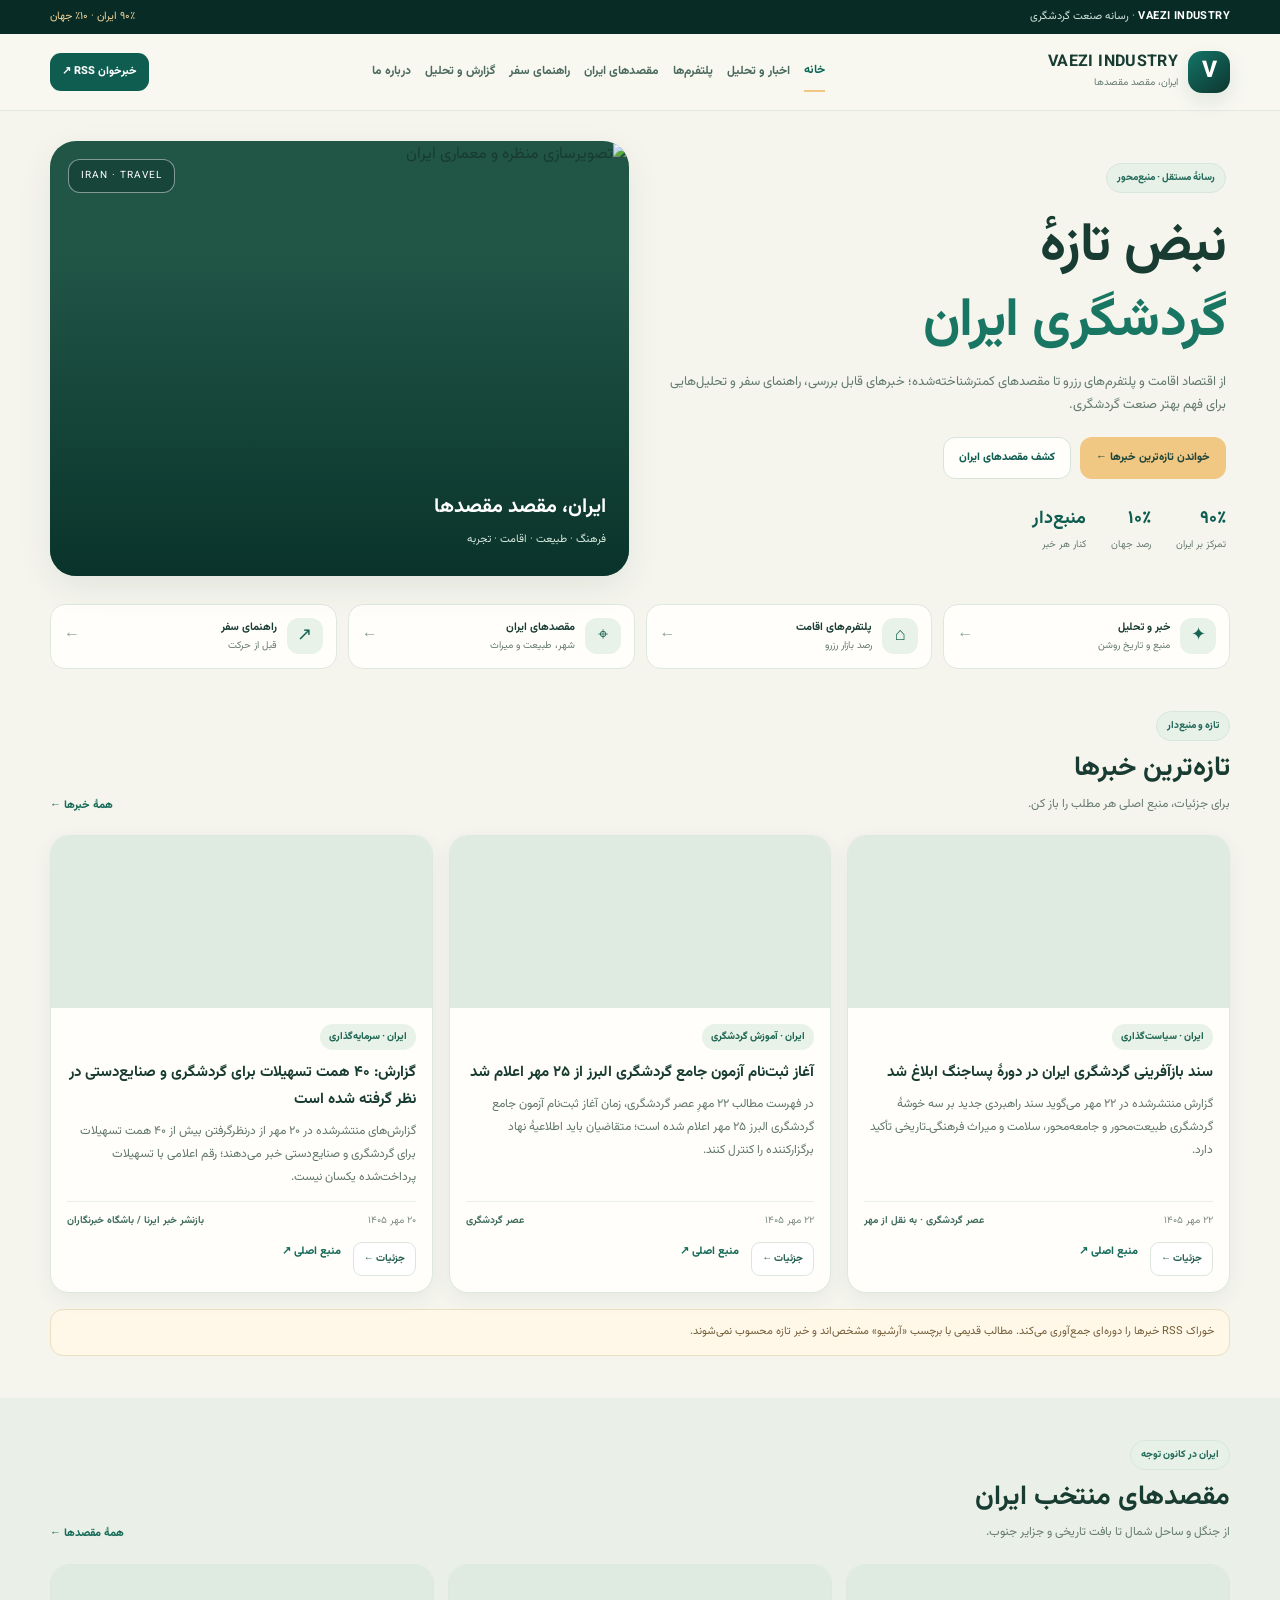
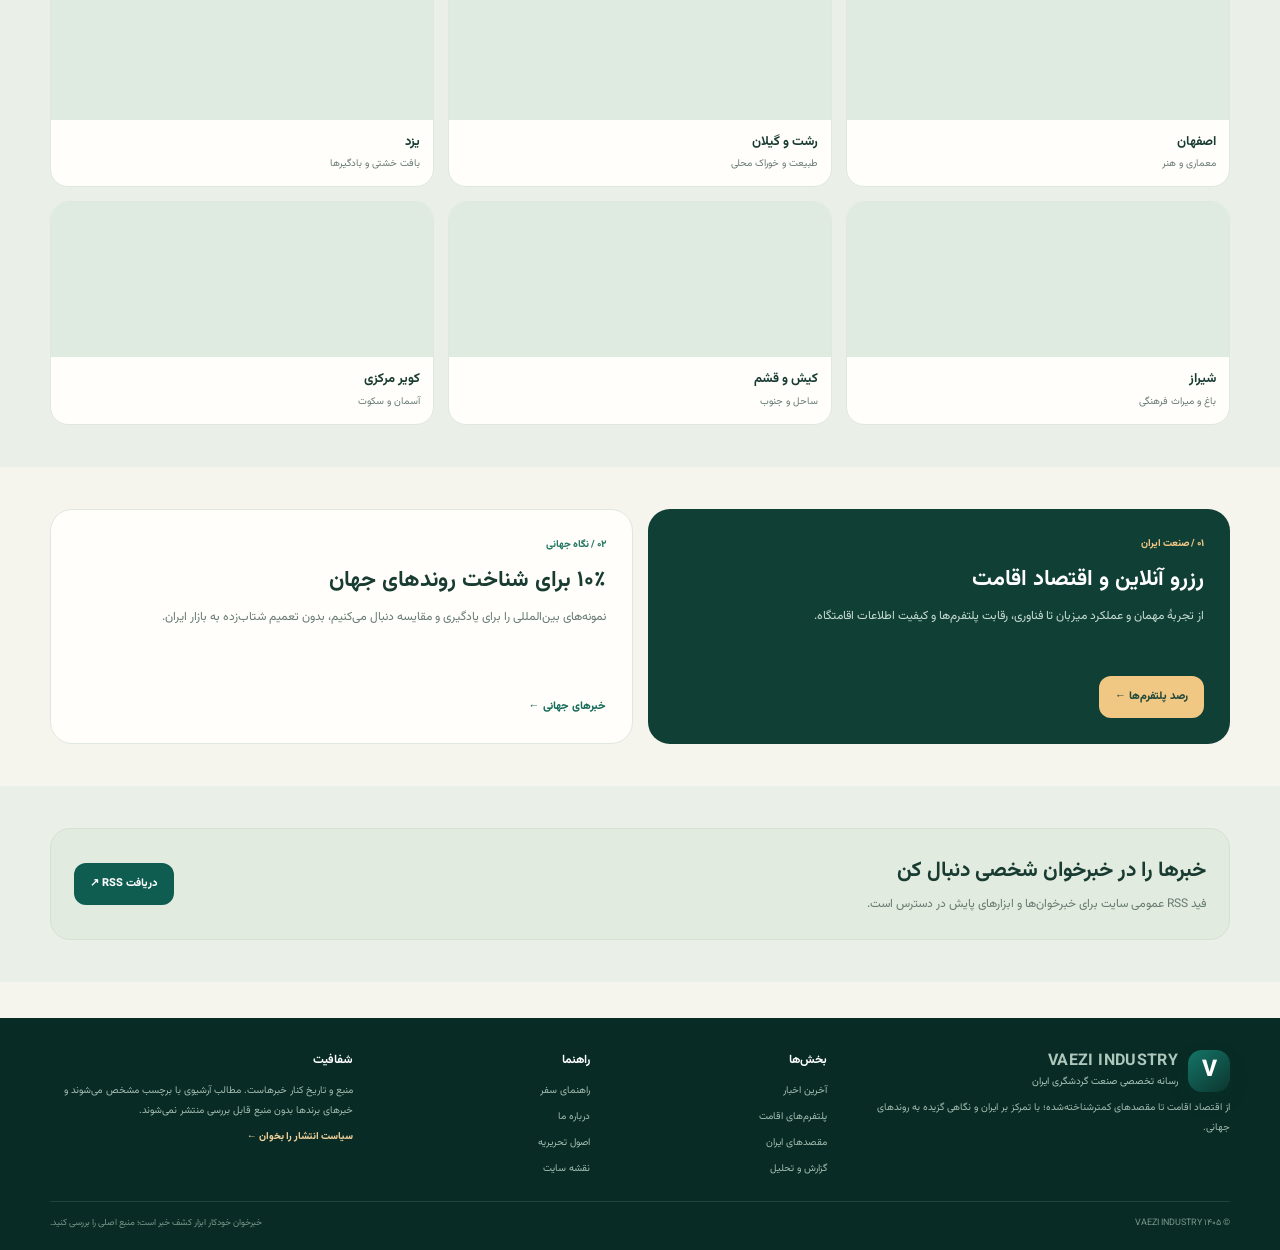
==== commit 647384ad: "Publish Iran-first multi-page VAEZI INDUSTRY and automated RSS" ====
--- a/index.html
+++ b/index.html
@@ -1,284 +1,28 @@
-<!doctype html>
-<html lang="fa" dir="rtl">
-<head>
-  <meta charset="utf-8">
-  <meta name="viewport" content="width=device-width, initial-scale=1">
-  <meta name="theme-color" content="#103e37">
-  <meta name="description" content="VAEZI INDUSTRY؛ رسانه تخصصی صنعت گردشگری ایران. آخرین خبرها، گزارش‌ها و تحلیل‌های اقامت، هتلداری، پلتفرم‌های رزرو و مقصدهای ایران.">
-  <meta name="keywords" content="VAEZI INDUSTRY, اخبار گردشگری, صنعت گردشگری ایران, اقامتگاه بوم‌گردی, هتلداری, جاباما, مقصدهای ایران">
-  <meta property="og:title" content="VAEZI INDUSTRY | رسانه صنعت گردشگری ایران">
-  <meta property="og:description" content="خبر، تحلیل و رصد صنعت گردشگری ایران و جهان">
-  <meta property="og:type" content="website">
-  <title>VAEZI INDUSTRY | رسانه صنعت گردشگری ایران</title>
-  <style>
-    :root{--ink:#18352f;--muted:#63756f;--paper:#f4f4ed;--card:#fffefa;--brand:#10584d;--brand2:#1b7668;--gold:#efc783;--line:#e1e8e1;--shadow:0 15px 38px rgba(20,54,46,.09);--radius:22px}
-    *{box-sizing:border-box;margin:0;padding:0}
-    html{scroll-behavior:smooth;scroll-padding-top:100px}
-    body{font-family:Tahoma,'Segoe UI',Arial,sans-serif;background:var(--paper);color:var(--ink);line-height:1.8}
-    a{color:inherit;text-decoration:none}
-    button,input{font:inherit}
-    button,a{-webkit-tap-highlight-color:transparent}
-    button:focus-visible,a:focus-visible,input:focus-visible{outline:3px solid #e4b56c;outline-offset:3px}
-    .wrap{max-width:1200px;margin-inline:auto;padding-inline:22px}
-    .topbar{background:#0b2925;color:#d8e7e1;font-size:12px}
-    .topbar-inner{min-height:38px;display:flex;justify-content:space-between;align-items:center;gap:16px}
-    .topbar strong{color:white;letter-spacing:.3px}
-    .topbar-date{white-space:nowrap;color:#f0d7aa}
-    header{position:sticky;top:0;z-index:50;background:rgba(247,247,240,.95);backdrop-filter:blur(12px);border-bottom:1px solid rgba(24,53,47,.1)}
-    .nav{min-height:78px;display:flex;justify-content:space-between;align-items:center;gap:24px}
-    .brand{display:flex;align-items:center;gap:11px;flex-shrink:0}
-    .brand-mark{display:grid;place-items:center;width:43px;height:43px;border-radius:14px;background:linear-gradient(145deg,#0e6557,#173e37);color:white;font-weight:800;font-size:21px;box-shadow:0 8px 18px rgba(16,88,77,.22)}
-    .brand-name{font-weight:800;letter-spacing:.45px;font-size:18px;line-height:1.4}
-    .brand-sub{display:block;color:var(--muted);font-size:10px;letter-spacing:0}
-    nav{display:flex;align-items:center;justify-content:center;gap:19px;flex-wrap:wrap}
-    nav a{font-size:13px;font-weight:700;color:#31554c;white-space:nowrap}
-    nav a:hover{color:var(--brand2)}
-    nav .nav-cta{background:var(--brand);color:#fff;padding:9px 14px;border-radius:12px}
-    .hero{padding:38px 0 22px}
-    .hero-grid{display:grid;grid-template-columns:1.15fr .85fr;gap:22px;align-items:stretch}
-    .hero-main{position:relative;isolation:isolate;overflow:hidden;min-height:420px;border-radius:30px;background:#123f37;color:white;padding:38px;display:flex;flex-direction:column;justify-content:flex-end;box-shadow:var(--shadow)}
-    .hero-art{position:absolute;inset:0;z-index:-2;opacity:.9}
-    .hero-art svg{width:100%;height:100%;display:block}
-    .hero-main:after{content:"";position:absolute;inset:0;z-index:-1;background:linear-gradient(0deg,rgba(5,35,30,.94),rgba(7,54,45,.36) 70%,rgba(4,43,37,.1))}
-    .eyebrow{display:inline-flex;width:max-content;max-width:100%;align-items:center;gap:8px;background:rgba(255,255,255,.13);border:1px solid rgba(255,255,255,.22);padding:6px 11px;border-radius:100px;font-size:11px;font-weight:700}
-    .eyebrow-dot{width:7px;height:7px;background:#9ce4b7;border-radius:50%}
-    .hero h1{font-size:clamp(34px,4.7vw,58px);line-height:1.25;max-width:740px;margin:18px 0 12px;letter-spacing:-.7px}
-    .hero-main p{font-size:14px;color:#e3eee8;max-width:690px}
-    .hero-pills{display:flex;gap:8px;flex-wrap:wrap;margin-top:20px}
-    .pill{font-size:11px;background:rgba(255,255,255,.12);border:1px solid rgba(255,255,255,.17);padding:6px 10px;border-radius:10px}
-    .hero-side{display:grid;grid-template-rows:1fr 1fr;gap:18px}
-    .mini-card{border-radius:25px;padding:24px;background:var(--card);border:1px solid var(--line);box-shadow:var(--shadow);display:flex;flex-direction:column;justify-content:space-between;min-height:190px}
-    .mini-card h2,.mini-card h3{font-size:20px;line-height:1.5;margin-top:8px}
-    .mini-card p{font-size:12px;color:var(--muted);margin-top:7px}
-    .mini-card a{display:inline-flex;width:max-content;margin-top:13px;color:var(--brand2);font-size:12px;font-weight:800}
-    .mini-label,.tag{display:inline-flex;width:max-content;max-width:100%;align-items:center;border-radius:999px;padding:5px 9px;background:#e8f2ed;color:#14584c;font-size:10px;font-weight:800}
-    .mini-metrics{display:grid;grid-template-columns:1fr 1fr;gap:9px;margin-top:14px}
-    .metric{background:#f0f5f1;border-radius:13px;padding:9px 12px}
-    .metric strong{display:block;font-size:15px}.metric span{color:var(--muted);font-size:10px}
-    .section{padding:42px 0}
-    .section-head{display:flex;align-items:end;justify-content:space-between;gap:20px;margin-bottom:20px}
-    .section-head h2{font-size:27px;line-height:1.4;letter-spacing:-.3px}
-    .section-head p{font-size:12px;max-width:660px;color:var(--muted);margin-top:4px}
-    .searchbox{position:relative;width:min(100%,325px);flex-shrink:0}
-    .searchbox input{width:100%;border:1px solid #d7e1d8;background:#fff;border-radius:14px;padding:11px 42px 11px 14px;color:var(--ink);outline:none;font-size:13px}
-    .search-icon{position:absolute;right:15px;top:8px;color:#7c8b84;font-size:19px}
-    .filters{display:flex;gap:8px;flex-wrap:wrap;margin-bottom:19px}
-    .chip{border:1px solid #d7e1d8;background:#fff;color:#4f685f;border-radius:999px;padding:7px 13px;font-size:11px;font-weight:800;cursor:pointer;transition:.18s}
-    .chip:hover,.chip.active{background:var(--brand);border-color:var(--brand);color:white}
-    .news-grid{display:grid;grid-template-columns:repeat(3,minmax(0,1fr));gap:17px}
-    .card{display:flex;flex-direction:column;min-width:0;overflow:hidden;background:var(--card);border:1px solid var(--line);border-radius:var(--radius);box-shadow:var(--shadow);transition:transform .2s,box-shadow .2s}
-    .card:hover{transform:translateY(-4px);box-shadow:0 19px 42px rgba(20,54,46,.13)}
-    .cover{height:175px;overflow:hidden;background:#e5eee6}
-    .cover svg{display:block;width:100%;height:100%}
-    .card-body{display:flex;flex-direction:column;flex:1;padding:18px}
-    .card h3{font-size:16px;line-height:1.65;margin:11px 0 8px}
-    .card-summary{font-size:12px;color:#5b7068;line-height:1.9;flex:1}
-    .card-meta{display:flex;align-items:center;justify-content:space-between;gap:10px;flex-wrap:wrap;margin-top:14px;padding-top:12px;border-top:1px solid #edf0ea;color:#788781;font-size:10px}
-    .source-label{color:#376457;font-weight:800}
-    .card-actions{display:flex;gap:9px;flex-wrap:wrap;margin-top:13px}
-    .btn-small{display:inline-flex;justify-content:center;align-items:center;gap:5px;border-radius:10px;padding:8px 11px;font-size:11px;font-weight:800;cursor:pointer;border:1px solid #dce5dc;background:white;color:#2f5b50}
-    .btn-small.primary{background:var(--brand);border-color:var(--brand);color:white}
-    .btn-small:hover{filter:brightness(.96)}
-    .source-note{border:1px solid #eadbbd;border-radius:14px;background:#fff8e9;color:#745d32;padding:12px 15px;font-size:11px;margin-top:18px}
-    .empty{display:none;border:1px dashed #cad8cf;border-radius:16px;padding:27px;text-align:center;color:var(--muted);font-size:13px;background:#fff}
-    .empty.show{display:block}
-    .platform-grid{display:grid;grid-template-columns:repeat(4,minmax(0,1fr));gap:13px}
-    .platform{background:#fff;border:1px solid var(--line);border-radius:18px;padding:20px;min-height:145px;display:flex;flex-direction:column;gap:7px}
-    .platform-icon{display:grid;place-items:center;width:40px;height:40px;border-radius:13px;background:#edf4ef;color:#135a4f;font-size:17px;font-weight:800}
-    .platform strong{font-size:15px}.platform p{font-size:11px;color:var(--muted);line-height:1.8}
-    .dest-grid{display:grid;grid-template-columns:repeat(6,minmax(0,1fr));gap:12px}
-    .dest{position:relative;isolation:isolate;min-height:165px;overflow:hidden;border-radius:18px;background:#d9e7dd;box-shadow:var(--shadow);display:flex;align-items:end;padding:13px;color:#fff}
-    .dest-art{position:absolute;inset:0;z-index:-2}.dest-art svg{display:block;width:100%;height:100%}
-    .dest:after{content:"";position:absolute;inset:0;z-index:-1;background:linear-gradient(0deg,rgba(5,35,30,.82),rgba(5,35,30,0) 75%)}
-    .dest strong{display:block;font-size:15px}.dest span{font-size:10px;color:#e2eee7}
-    .feature-grid{display:grid;grid-template-columns:1fr 1fr;gap:17px}
-    .report{position:relative;overflow:hidden;border-radius:26px;padding:30px;background:#103f37;color:#f3faf6;min-height:240px}
-    .report:after{content:"";position:absolute;left:-80px;bottom:-105px;width:260px;height:260px;border:1px solid rgba(255,255,255,.13);border-radius:50%;box-shadow:0 0 0 26px rgba(255,255,255,.03),0 0 0 54px rgba(255,255,255,.025)}
-    .report .mini-label{background:rgba(255,255,255,.12);color:#e9f5ef}.report h3{font-size:25px;line-height:1.5;margin-top:12px;max-width:500px}.report p{font-size:12px;color:#c4ddd4;margin-top:9px;max-width:540px}.report a{position:relative;z-index:1;display:inline-flex;margin-top:17px;background:var(--gold);color:#24453b;border-radius:11px;padding:9px 13px;font-size:11px;font-weight:800}
-    .about-card{background:white;border:1px solid var(--line);border-radius:26px;padding:30px}.about-card h3{font-size:23px}.about-card p{font-size:12px;color:var(--muted);margin-top:10px}.about-list{display:grid;grid-template-columns:1fr 1fr;gap:9px;margin-top:17px}.about-list div{border-radius:12px;padding:10px;background:#f5f7f2;font-size:11px}
-    .newsletter{display:grid;grid-template-columns:1.1fr .9fr;gap:20px;align-items:center;background:linear-gradient(130deg,#10584d,#174755);border-radius:28px;padding:29px;color:white}.newsletter h2{font-size:23px}.newsletter p{font-size:12px;color:#d2e4de;margin-top:6px}.newsletter form{display:flex;gap:8px}.newsletter input{flex:1;min-width:0;border:none;background:white;border-radius:11px;padding:11px 13px;font-size:12px}.newsletter button{border:none;background:var(--gold);color:#23443a;border-radius:11px;padding:0 16px;font-weight:800;font-size:12px;cursor:pointer}
-    footer{margin-top:48px;background:#082b26;color:#abc5bb;padding:34px 0 22px}.footer-grid{display:grid;grid-template-columns:1.2fr 1fr 1fr 1fr;gap:22px}.footer-title{color:white;font-weight:800;font-size:13px;margin-bottom:9px}.footer p,.footer a{display:block;font-size:11px;color:#9bb7ac;margin-top:6px}.footer a:hover{color:white}.copyright{border-top:1px solid rgba(255,255,255,.1);padding-top:15px;margin-top:23px;font-size:10px;color:#79998d}
-    .modal{position:fixed;inset:0;z-index:100;background:rgba(3,20,16,.69);display:none;align-items:center;justify-content:center;padding:18px}.modal.show{display:flex}.modal-card{width:min(720px,100%);max-height:88vh;overflow:auto;background:#fffefa;border-radius:22px;padding:27px;position:relative;box-shadow:0 25px 85px rgba(0,0,0,.22)}.close{position:absolute;left:15px;top:14px;width:36px;height:36px;border:0;border-radius:50%;background:#ecf2ed;color:#234c40;font-size:22px;cursor:pointer}.modal-card h2{font-size:25px;line-height:1.55;margin:14px 48px 12px 0}.modal-card p{font-size:13px;line-height:2;color:#536a60;margin-top:10px}.modal-meta{font-size:11px;color:#6e8077;margin-top:13px}.modal-actions{margin-top:20px}
-    @media(max-width:1000px){.hero-grid{grid-template-columns:1fr}.hero-side{grid-template-columns:1fr 1fr;grid-template-rows:auto}.news-grid{grid-template-columns:repeat(2,minmax(0,1fr))}.dest-grid{grid-template-columns:repeat(3,minmax(0,1fr))}.platform-grid{grid-template-columns:repeat(2,minmax(0,1fr))}.footer-grid{grid-template-columns:repeat(2,1fr)}nav{gap:12px}}
-    @media(max-width:680px){.wrap{padding-inline:15px}.topbar-inner{justify-content:center;flex-wrap:wrap;padding-block:6px;gap:0}.topbar-date{display:none}.nav{align-items:flex-start;flex-direction:column;gap:10px;padding-block:12px}.brand-name{font-size:17px}nav{width:100%;justify-content:flex-start;flex-wrap:nowrap;overflow-x:auto;padding:2px 0 7px;gap:16px}nav a{font-size:12px}.hero{padding-top:20px}.hero-main{padding:24px;min-height:370px}.hero h1{font-size:35px}.hero-main p{font-size:12px}.hero-side{grid-template-columns:1fr}.mini-card{min-height:170px}.section{padding:31px 0}.section-head{align-items:stretch;flex-direction:column;gap:12px}.section-head h2{font-size:23px}.searchbox{width:100%}.news-grid{grid-template-columns:1fr}.cover{height:190px}.platform-grid{grid-template-columns:1fr 1fr}.dest-grid{grid-template-columns:repeat(2,minmax(0,1fr))}.dest{min-height:145px}.feature-grid,.newsletter{grid-template-columns:1fr}.report,.about-card,.newsletter{padding:23px}.report h3{font-size:22px}.newsletter form{flex-direction:column}.newsletter button{padding:12px}.footer-grid{grid-template-columns:1fr 1fr}.modal-card{padding:23px 18px}.modal-card h2{font-size:20px;margin-right:0}.about-list{grid-template-columns:1fr}}
-    @media(prefers-reduced-motion:reduce){html{scroll-behavior:auto}*,*:before,*:after{transition:none!important;animation:none!important}}
-  </style>
-</head>
-<body>
-  <div class="topbar"><div class="wrap topbar-inner"><div><strong>VAEZI INDUSTRY</strong> — رسانه تخصصی صنعت گردشگری ایران</div><div class="topbar-date">تاریخ بازبینی خبرها: ۲۲ مهر ۱۴۰۵</div></div></div>
-  <header>
-    <div class="wrap nav">
-      <a class="brand" href="#home" aria-label="VAEZI INDUSTRY صفحه اصلی"><span class="brand-mark">V</span><span><span class="brand-name">VAEZI INDUSTRY</span><span class="brand-sub">رسانه صنعت گردشگری ایران</span></span></a>
-      <nav aria-label="ناوبری اصلی">
-        <a href="#news">اخبار و تحلیل</a><a href="#platforms">پلتفرم‌ها</a><a href="#destinations">مقصدها</a><a href="#places">راهنمای سفر</a><a href="#reports">گزارش‌ها</a><a class="nav-cta" href="#about">درباره ما</a>
-      </nav>
-    </div>
-  </header>
-  <main id="home">
-    <section class="hero"><div class="wrap hero-grid">
-      <article class="hero-main"><div class="hero-art" aria-hidden="true"><svg xmlns="http://www.w3.org/2000/svg" viewBox="0 0 720 320" role="img" aria-label="تصویرسازی طبیعت ایران" preserveAspectRatio="xMidYMid slice"><rect width="720" height="320" fill="#174b42"/><circle cx="548" cy="80" r="48" fill="#eecb8f"/><circle cx="548" cy="80" r="72" fill="#eecb8f" opacity=".13"/><path d="M0 214 118 129 205 206 328 91 453 213 570 134 720 218V320H0Z" fill="#2d7866"/><path d="M0 254 156 190 274 241 410 180 534 241 648 192 720 226V320H0Z" fill="#1a6557"/><path d="M0 275Q145 242 270 277T520 270T720 275V320H0Z" fill="#0d3832"/><path d="M430 320 488 247 536 320M520 320 570 263 630 320" fill="none" stroke="#e8c88e" stroke-width="3" opacity=".8"/><g fill="#f5e3ba"><circle cx="93" cy="60" r="3"/><circle cx="146" cy="87" r="2"/><circle cx="253" cy="51" r="3"/><circle cx="366" cy="70" r="2"/><circle cx="657" cy="44" r="3"/></g></svg></div><span class="eyebrow"><span class="eyebrow-dot"></span> خبرهای منبع‌دار و تحلیل تحریریه</span><h1>نبضِ صنعت گردشگری ایران</h1><p>خبر، تحلیل و روایت‌هایی درباره اقامتگاه‌ها، هتلداری، پلتفرم‌های رزرو، مقصدهای ایران و تحولات گردشگری جهان؛ همراه با لینک منبع برای بررسی بیشتر.</p><div class="hero-pills"><span class="pill">اخبار صنعت</span><span class="pill">پلتفرم‌های اقامت</span><span class="pill">مقصدهای ایران</span><span class="pill">گزارش و داده</span></div></article>
-      <div class="hero-side">
-        <article class="mini-card"><div><span class="mini-label">مهم‌ترین نکته روز</span><h2>بازار گردشگری با داده بهتر فهمیده می‌شود.</h2><p>آمارهای جهانی را کنار وضعیت اقامتگاه‌ها، هزینه سفر و تجربه میزبانان بخوانیم.</p></div><a href="#news">مطالعه خبرهای تازه ←</a></article>
-        <article class="mini-card"><div><span class="mini-label">چه چیزی را دنبال می‌کنیم؟</span><h3>از سفر و اقامت تا سرمایه‌گذاری و فناوری</h3><div class="mini-metrics"><div class="metric"><strong>خبر</strong><span>با منبع قابل بررسی</span></div><div class="metric"><strong>تحلیل</strong><span>خلاصه تحریریه</span></div></div></div><a href="#reports">بخش گزارش‌ها ←</a></article>
-      </div>
-    </div></section>
-
-    <section class="section" id="news"><div class="wrap">
-      <div class="section-head"><div><h2>آخرین اخبار و تحلیل‌ها</h2><p>خلاصه‌ها با بیان تحریریه بازنویسی شده‌اند؛ برای جزئیات و متن کامل، منبع اصلی هر خبر را باز کنید.</p></div><label class="searchbox"><span class="search-icon" aria-hidden="true">⌕</span><input id="search" type="search" placeholder="جست‌وجو در خبرها..." aria-label="جست‌وجو در خبرها"></label></div>
-      <div class="filters" id="filters" aria-label="فیلتر خبرها"><button type="button" class="chip active" data-filter="all" aria-pressed="true">همه خبرها</button><button type="button" class="chip" data-filter="industry" aria-pressed="false">صنعت گردشگری</button><button type="button" class="chip" data-filter="platform" aria-pressed="false">پلتفرم‌ها</button><button type="button" class="chip" data-filter="host" aria-pressed="false">اقامت و میزبانی</button><button type="button" class="chip" data-filter="travel" aria-pressed="false">سفر و مقصد</button></div>
-      <div class="news-grid" id="newsGrid" aria-live="polite"></div><div class="empty" id="empty">مطلبی با این عبارت پیدا نشد. عبارت دیگری امتحان کن.</div>
-      <div class="source-note"><strong>شفافیت تحریریه:</strong> این صفحه نسخه ایستا است؛ خبرها در تاریخ درج‌شده بازبینی شده‌اند و به‌صورت خودکار به‌روز نمی‌شوند. عنوان‌ها و خلاصه‌ها بازنویسی‌اند و برای متن اصلی به منبع ارجاع داده می‌شود.</div>
-    </div></section>
-
-    <section class="section" id="platforms"><div class="wrap"><div class="section-head"><div><h2>رادار پلتفرم‌های اقامت</h2><p>بخش موضوعی برای دنبال‌کردن اخبار رسمی، تجربه کاربران، تغییرات خدمات و روندهای بازار؛ بدون نسبت‌دادن خبر تأییدنشده به شرکت‌ها.</p></div></div><div class="platform-grid">
-      <article class="platform"><span class="platform-icon">ج</span><strong>جاباما</strong><p>گزارش‌های داده‌ای، تجربه رزرو، رفتار مسافر و تحولات بازار اقامت.</p></article>
-      <article class="platform"><span class="platform-icon">ش</span><strong>شب</strong><p>رصد بازار اجاره کوتاه‌مدت، محتوای مقصد و تجربه مهمان و میزبان.</p></article>
-      <article class="platform"><span class="platform-icon">ج</span><strong>جاجیگا</strong><p>اخبار و روندهای ویلا و اقامتگاه، جست‌وجوی مقصد و سفرهای داخلی.</p></article>
-      <article class="platform"><span class="platform-icon">م</span><strong>میهمان‌شو</strong><p>میزبانی، مدیریت تقویم، پاسخ‌گویی و کیفیت تجربه رزرو.</p></article>
-    </div></div></section>
-
-    <section class="section" id="destinations"><div class="wrap"><div class="section-head"><div><h2>مقصدهای ایران</h2><p>ویترین مقصدهای منتخب برای توسعه تدریجی راهنماهای شهر، فصل سفر و تجربه‌های محلی.</p></div></div><div class="dest-grid" id="destGrid"></div></div></section>
-
-    <section class="section" id="places"><div class="wrap"><div class="section-head"><div><h2>راهنمای تجربه سفر</h2><p>موضوعات کاربردی برای مسافران، میزبان‌ها و کسانی که درباره بازار گردشگری محتوا تولید می‌کنند.</p></div></div><div class="feature-grid">
-      <article class="report"><span class="mini-label">برای میزبان‌ها</span><h3>تجربه خوب مهمان از اطلاعات شفاف شروع می‌شود.</h3><p>عکس واقعی، قوانین روشن، تقویم به‌روز و پاسخ‌گویی سریع به تصمیم‌گیری مطمئن‌تر کمک می‌کنند.</p><a href="#news">خبرها و تحلیل‌های مرتبط ←</a></article>
-      <article class="about-card"><h3>یک راهنمای مقصد چه چیزهایی باید داشته باشد؟</h3><p>اطلاعات مسیر، بهترین زمان بازدید، هزینه‌های حدودی با تاریخ، جاذبه‌های نزدیک، نکته‌های دسترسی، گزینه‌های اقامت و منبع اطلاعات. هدف ما ساخت راهنماهایی است که به تصمیم واقعی سفر کمک کنند.</p><div class="about-list"><div>🧭 مسیر و دسترسی</div><div>🌦️ فصل و زمان مناسب</div><div>🏡 گزینه‌های اقامت</div><div>📍 جاذبه‌های نزدیک</div></div></article>
-    </div></div></section>
-
-    <section class="section" id="reports"><div class="wrap"><div class="section-head"><div><h2>از خبر تا تحلیل</h2><p>خبر به‌تنهایی کافی نیست؛ تفاوت میان داده، نقل‌قول و تحلیل باید روشن بماند.</p></div></div><div class="feature-grid">
-      <article class="report"><span class="mini-label">روش تحریریه</span><h3>منبع، تاریخ و زمینه؛ سه اصل خواندن خبر گردشگری</h3><p>در خبرهای عددی، دوره زمانی و گوینده عدد را می‌آوریم. در خبرهای شرکتی نیز مشخص می‌کنیم اطلاعات از گزارش خود شرکت آمده است یا منبع مستقل.</p><a href="#news">مشاهده خبرهای منبع‌دار ←</a></article>
-      <article class="about-card" id="about"><h3>VAEZI INDUSTRY چیست؟</h3><p>رسانه‌ای مستقل برای دنبال‌کردن صنعت گردشگری ایران؛ از اقتصاد اقامت و پلتفرم‌های رزرو تا مقصدها، سرمایه‌گذاری و فناوری سفر. مطالب این نسخه نمونهٔ آغاز کار هستند و برای خبرهای نقل‌شده به منابع اصلی ارجاع می‌دهند.</p><div class="about-list"><div>📰 خبر و رصد صنعت</div><div>📊 تحلیل و گزارش</div><div>🏠 اقامت و میزبانی</div><div>🧭 مقصد و جاذبه</div><div>💻 فناوری سفر</div><div>🔎 منبع قابل بررسی</div></div></article>
-    </div></div></section>
-
-    <section class="section"><div class="wrap"><div class="newsletter"><div><h2>خبرهای صنعت را دنبال کن</h2><p>فرم زیر در حال حاضر نمایشی است و به سرویس ارسال ایمیل متصل نیست؛ برای فعال‌سازی واقعی به سرویس خبرنامه نیاز است.</p></div><form id="newsletter"><input type="email" placeholder="ایمیل شما (نسخه نمایشی)" aria-label="ایمیل شما" required><button type="submit">ثبت ایمیل</button></form></div></div></section>
-  </main>
-  <footer class="footer"><div class="wrap"><div class="footer-grid">
-    <div><div class="footer-title">VAEZI INDUSTRY</div><p>رسانه تخصصی صنعت گردشگری ایران؛ خبر، تحلیل، اقامت و مقصد.</p></div>
-    <div><div class="footer-title">بخش‌ها</div><a href="#news">آخرین اخبار</a><a href="#platforms">پلتفرم‌ها</a><a href="#destinations">مقصدهای ایران</a></div>
-    <div><div class="footer-title">برای صنعت</div><a href="#reports">گزارش و تحلیل</a><a href="#places">میزبانی و تجربه سفر</a><a href="#about">درباره ما</a></div>
-    <div><div class="footer-title">اصول انتشار</div><p>بازنویسی تحریریه‌ای، ذکر منبع و تاریخ، و پرهیز از خبرهای تأییدنشده.</p></div>
-  </div><div class="copyright">© ۱۴۰۵ VAEZI INDUSTRY — نسخه خبری بازبینی‌شده در ۲۲ مهر ۱۴۰۵. خبرهای این صفحه ایستا هستند و خودکار به‌روزرسانی نمی‌شوند.</div></div></footer>
-
-  <div class="modal" id="modal" aria-hidden="true" role="dialog" aria-modal="true" aria-labelledby="modalTitle"><div class="modal-card"><button class="close" id="close" type="button" aria-label="بستن پنجره">×</button><span class="tag" id="modalTag">تحریریه</span><h2 id="modalTitle"></h2><p id="modalText"></p><div class="modal-meta" id="modalMeta"></div><div class="modal-actions"><a class="btn-small primary" id="modalSource" href="#" target="_blank" rel="noopener noreferrer">مطالعه متن کامل در منبع اصلی ↗</a></div></div></div>
-
-  <script>
-  'use strict';
-  const NEWS = [
-    {
-      id:'un-tourism-2026',cat:'industry',tag:'گردشگری جهان',date:'۲۲ مهر ۱۴۰۵',sourceName:'سازمان جهانی گردشگری ملل متحد (UN Tourism)',sourceUrl:'https://en.unwto-ap.org/news/world-tourism-barometerseptember2026/',art:'globe',
-      title:'بارومتر گردشگری جهان: حدود ۶۹۰ میلیون سفر بین‌المللی در نیمه نخست ۲۰۲۶',
-      summary:'گزارش تازهٔ دفتر منطقه‌ای سازمان جهانی گردشگری می‌گوید حدود ۶۹۰ میلیون گردشگر در فاصله ژانویه تا ژوئن ۲۰۲۶ سفر بین‌المللی داشته‌اند؛ حدود ۳ میلیون نفر بیشتر از دوره مشابه سال قبل. رشد فصل نخست با افت فصل دوم همراه بوده و هزینه‌های سفر و تنش‌های منطقه‌ای همچنان بر بازار فشار می‌آورند.',
-      detail:'طبق گزارش منتشرشده در ۱۴ اکتبر ۲۰۲۶، شمار سفرهای بین‌المللی در نیمه نخست سال نزدیک ۶۹۰ میلیون برآورد شده است. گزارش از رشد ۲ درصدی در فصل اول و افت ۱ درصدی در فصل دوم سخن می‌گوید. این آمار جهانی است و نباید به‌عنوان آمار اختصاصی ایران برداشت شود.'
-    },
-    {
-      id:'rural-tourism-iran',cat:'travel',tag:'گردشگری داخلی',date:'۱۸ مهر ۱۴۰۵',sourceName:'عصر گردشگری؛ بازنشر از مهر',sourceUrl:'https://asregardeshgari.com/cultural-heritage-news/370606/',art:'village',
-      title:'گردشگری روستایی و عشایری؛ ظرفیت توسعه اقتصاد محلی و تجربه‌های تازه سفر',
-      summary:'در گزارش مهر، معاون گردشگری کشور بر پیوند جاذبه‌های طبیعی و فرهنگی روستاها با کسب‌وکارهای محلی تأکید کرده است. توسعه این نوع گردشگری نیازمند کیفیت خدمات، زیرساخت، مشارکت جوامع میزبان و حفاظت از میراث فرهنگی و محیط‌زیست است.',
-      detail:'این موضوع فراتر از معرفی یک جاذبه طبیعی است: معماری بومی، خوراک، صنایع‌دستی و آیین‌های محلی می‌توانند بخشی از تجربه گردشگر باشند. نتیجه پایدار زمانی شکل می‌گیرد که منافع اقتصادی به ساکنان برسد و منابع فرهنگی و طبیعی حفظ شوند.'
-    },
-    {
-      id:'ecolodge-occupancy',cat:'host',tag:'اقامتگاه و میزبانی',date:'۱۸ مهر ۱۴۰۵',sourceName:'خبرگزاری مهر',sourceUrl:'https://www.mehrnews.com/news/6968572/عبیری-رونق-بوم-گردی-ها-در-گرو-عبور-از-رکود-گردشگری-است',art:'ecolodge',
-      title:'بوم‌گردی‌ها بهبود محدود در ضریب اشغال را تجربه کرده‌اند؛ رکود هنوز ادامه دارد',
-      summary:'رئیس جامعه انجمن‌های حرفه‌ای اقامتگاه‌های بوم‌گردی به مهر گفته است که ضریب اشغال این اقامتگاه‌ها در اواخر شهریور کمی بهتر شده، اما هنوز با وضعیت مطلوب فاصله دارد. کمبود پرواز و افزایش هزینه بلیت نیز از عوامل اثرگذار بر سفرهای داخلی عنوان شده‌اند.',
-      detail:'به گفته یاور عبیری، رونق این بخش با وضعیت کلی سفر و شرایط کشور پیوند دارد. او همچنین از برنامه‌هایی برای برگزاری جشنواره‌های روستایی و آموزش مدرسان بوم‌گردی گفته است. این محتوا نقل و خلاصه‌ای از گزارش مهر است؛ برای جزئیات به منبع اصلی مراجعه کنید.'
-    },
-    {
-      id:'iran-occupancy',cat:'industry',tag:'اقتصاد گردشگری',date:'۹ مهر ۱۴۰۵',sourceName:'خبرگزاری تسنیم',sourceUrl:'https://www.tasnimnews.ir/fa/news/1405/07/09/3710309/جنگ-سفر-و-هتل-نقشه-جدید-ضریب-اشغال-مراکز-اقامتی-در-ایران',art:'hotel',
-      title:'گزارش: شوک‌های امنیتی و محدودیت‌های سفر، الگوی اقامت در ایران را تغییر داده‌اند',
-      summary:'گزارش تسنیم ضریب اشغال مراکز اقامتی را در پیوند با احساس امنیت، دسترسی حمل‌ونقل و توان اقتصادی خانوارها بررسی می‌کند. نکته کلیدی گزارش این است که تغییر در آمار اقامتگاه‌های رسمی لزوماً با تغییر یکسان در کل سفرها همراه نیست؛ بخشی از مسافران ممکن است در خانه اقوام یا به شکل غیررسمی اقامت کنند.',
-      detail:'تسنیم در گزارش خود تفاوت مقصدها و اثر زمان‌بندی بحران‌ها بر بازار سفر را بررسی می‌کند. برای تفسیر داده‌های اشغال باید زمان سال، نوع مقصد، دسترسی جاده‌ای و هوایی، و جابه‌جایی تقاضا میان اقامت رسمی و غیررسمی را نیز در نظر گرفت.'
-    },
-    {
-      id:'hotel-investment',cat:'industry',tag:'سرمایه‌گذاری',date:'۱۸ مهر ۱۴۰۵',sourceName:'Vista (بازنشر خبر حوزه گردشگری)',sourceUrl:'https://vista.ir/2610/211/waltn/شالبافیان-بیش-از-۸۰-شهر-به-پویش-معافیت-عوارض-ساخت-هتل-پیوستند',art:'investment',
-      title:'بیش از ۸۰ شهر به پویش معافیت عوارض ساخت هتل پیوسته‌اند؛ موضوع سرمایه‌گذاری در کانون توجه',
-      summary:'در گزارشی بازنشرشده درباره اظهارات رئیس مرکز سرمایه‌گذاری وزارت میراث فرهنگی، از پیوستن بیش از ۸۰ شهر به پویش معافیت عوارض پروانه ساختمانی هتل‌ها گفته شده است. اثر واقعی این مشوق‌ها بر ساخت پروژه‌ها به جزئیات اجرا، هزینه تأمین مالی و تقاضای سفر وابسته است.',
-      detail:'این خبر درباره سیاست تشویق سرمایه‌گذاری در زیرساخت اقامت است. شمار شهرهای اعلام‌شده در منبع آمده، اما این به‌تنهایی به معنای ساخته‌شدن هتل یا آغاز پروژه در همه آن شهرها نیست. برای تصمیم‌گیری سرمایه‌گذاری باید شرایط اجرایی و منبع رسمی طرح نیز بررسی شود.'
-    },
-    {
-      id:'jabama-report',cat:'platform',tag:'رصد پلتفرم‌ها',date:'۲۸ اردیبهشت ۱۴۰۵',sourceName:'دی‌ام‌برد؛ به‌نقل از گزارش جاباما',sourceUrl:'https://dmboard.media/news/jabama-war-report/',art:'data',
-      title:'مطالعه موردی جاباما: در دوره بحران، هدف و الگوی رزرو اقامتگاه تغییر می‌کند',
-      summary:'دی‌ام‌برد با استناد به گزارشی از جاباما نوشته است که تقاضای سفر در دوره بررسی‌شده صرفاً حذف نشد، بلکه هدف و مدت اقامت کاربران تغییر کرد. این یک گزارش موردی از داده‌های یک پلتفرم است و نباید به کل بازار تعمیم قطعی داده شود.',
-      detail:'این نمونه نشان می‌دهد داده‌های جست‌وجو، رزرو، لغو و طول اقامت می‌توانند برای فهم رفتار مشتری مفید باشند. بااین‌حال، داده یک پلتفرم به‌تنهایی نماینده تمام صنعت نیست؛ برای جمع‌بندی بازار باید آن را با داده‌های دیگر کانال‌ها و مراکز اقامتی مقایسه کرد.'
-    }
-  ];
-
-  function svgArt(kind, label='تصویرسازی گردشگری') {
-    const start = '<svg xmlns="http://www.w3.org/2000/svg" viewBox="0 0 720 320" role="img" aria-label="'+label+'" preserveAspectRatio="xMidYMid slice">';
-    const end = '</svg>';
-    const art = {
-      hero: '<rect width="720" height="320" fill="#174b42"/><circle cx="548" cy="80" r="48" fill="#eecb8f"/><circle cx="548" cy="80" r="72" fill="#eecb8f" opacity=".13"/><path d="M0 214 118 129 205 206 328 91 453 213 570 134 720 218V320H0Z" fill="#2d7866"/><path d="M0 254 156 190 274 241 410 180 534 241 648 192 720 226V320H0Z" fill="#1a6557"/><path d="M0 275Q145 242 270 277T520 270T720 275V320H0Z" fill="#0d3832"/><path d="M430 320 488 247 536 320M520 320 570 263 630 320" fill="none" stroke="#e8c88e" stroke-width="3" opacity=".8"/><g fill="#f5e3ba"><circle cx="93" cy="60" r="3"/><circle cx="146" cy="87" r="2"/><circle cx="253" cy="51" r="3"/><circle cx="366" cy="70" r="2"/><circle cx="657" cy="44" r="3"/></g>',
-      globe: '<rect width="720" height="320" fill="#e0eee8"/><circle cx="540" cy="148" r="111" fill="#b1d5c7"/><circle cx="540" cy="148" r="88" fill="#2f8274"/><path d="M452 129Q480 85 516 111L530 138 513 158 485 153 477 191 455 177ZM545 68 580 85 590 114 573 130 589 152 565 176 549 214 528 185 534 148 516 122Z" fill="#c8e5d7"/><ellipse cx="540" cy="148" rx="42" ry="88" fill="none" stroke="#d9eee4" stroke-width="3"/><ellipse cx="540" cy="148" rx="87" ry="29" fill="none" stroke="#d9eee4" stroke-width="3"/><path d="M76 228Q182 114 304 171T440 80" fill="none" stroke="#d9af6d" stroke-width="5" stroke-linecap="round" stroke-dasharray="8 10"/><circle cx="80" cy="227" r="9" fill="#d69a4e"/><circle cx="438" cy="82" r="9" fill="#d69a4e"/><rect x="60" y="249" width="270" height="16" rx="8" fill="#a9c9bb"/><rect x="60" y="274" width="190" height="9" rx="4" fill="#bbd7ca"/>',
-      village: '<rect width="720" height="320" fill="#e8efe1"/><circle cx="578" cy="62" r="39" fill="#e9bc69"/><path d="M0 192 125 103 225 174 359 95 487 180 608 104 720 163V320H0Z" fill="#9fbaa0"/><path d="M0 222 144 167 268 220 417 147 555 223 720 172V320H0Z" fill="#648d70"/><path d="M0 268Q200 231 360 269T720 252V320H0Z" fill="#416c54"/><g><path d="M112 222 158 182 204 222V276H112Z" fill="#f6e5c5"/><path d="M101 222 158 171 215 222Z" fill="#98654b"/><rect x="132" y="237" width="18" height="39" fill="#805640"/><rect x="166" y="236" width="22" height="17" fill="#91b7ac"/><path d="M262 233 304 194 346 233V281H262Z" fill="#e9d8b4"/><path d="M253 233 304 184 355 233Z" fill="#945d45"/><rect x="293" y="247" width="19" height="34" fill="#77503d"/><path d="M435 240 477 204 519 240V283H435Z" fill="#f0dfbf"/><path d="M426 240 477 194 528 240Z" fill="#8e5d45"/><rect x="468" y="252" width="18" height="31" fill="#77503d"/></g><g fill="#2e694b"><circle cx="76" cy="218" r="29"/><circle cx="226" cy="241" r="24"/><circle cx="393" cy="226" r="30"/><circle cx="562" cy="231" r="34"/><circle cx="644" cy="203" r="28"/></g>',
-      ecolodge: '<rect width="720" height="320" fill="#dfede2"/><circle cx="565" cy="68" r="42" fill="#e9bd72"/><path d="M0 205 125 130 255 192 393 99 510 184 620 123 720 176V320H0Z" fill="#97ba9e"/><path d="M0 249 156 196 287 241 433 190 575 241 720 211V320H0Z" fill="#507f60"/><g><path d="M198 214 360 99 520 214Z" fill="#865a42"/><path d="M230 211V279H490V211L360 130Z" fill="#f4e8ce"/><rect x="325" y="216" width="68" height="63" fill="#865a42"/><rect x="259" y="221" width="44" height="39" fill="#8eb6af"/><rect x="416" y="221" width="44" height="39" fill="#8eb6af"/><rect x="347" y="112" width="28" height="33" fill="#f4dbad"/></g><g fill="#286746"><circle cx="163" cy="228" r="35"/><circle cx="555" cy="217" r="42"/><circle cx="594" cy="244" r="25"/><circle cx="127" cy="262" r="23"/></g><path d="M0 286Q170 269 320 291T720 278V320H0Z" fill="#315f4a"/>',
-      hotel: '<rect width="720" height="320" fill="#e4edf0"/><circle cx="574" cy="62" r="35" fill="#efc87d"/><path d="M0 245H720V320H0Z" fill="#b7cfca"/><g><rect x="370" y="82" width="154" height="220" rx="5" fill="#356f66"/><rect x="393" y="106" width="32" height="30" fill="#c5e3d9"/><rect x="443" y="106" width="32" height="30" fill="#c5e3d9"/><rect x="493" y="106" width="18" height="30" fill="#c5e3d9"/><rect x="393" y="155" width="32" height="30" fill="#c5e3d9"/><rect x="443" y="155" width="32" height="30" fill="#c5e3d9"/><rect x="493" y="155" width="18" height="30" fill="#c5e3d9"/><rect x="393" y="204" width="32" height="30" fill="#c5e3d9"/><rect x="443" y="204" width="32" height="30" fill="#c5e3d9"/><rect x="493" y="204" width="18" height="30" fill="#c5e3d9"/><rect x="435" y="252" width="48" height="50" fill="#e5c28a"/></g><g stroke="#9b744d" stroke-width="7" fill="none" stroke-linecap="round"><path d="M173 302V45H286"/><path d="M188 66 302 170"/><path d="M286 45V91"/><path d="M146 302H328"/></g><rect x="80" y="226" width="83" height="76" fill="#d9b88a"/><rect x="91" y="241" width="20" height="22" fill="#87a9a6"/><rect x="124" y="241" width="20" height="22" fill="#87a9a6"/>',
-      investment: '<rect width="720" height="320" fill="#e6eee6"/><circle cx="586" cy="68" r="37" fill="#edc37d"/><path d="M0 248 120 203 229 239 350 190 490 237 612 200 720 231V320H0Z" fill="#bfd5c6"/><g><rect x="115" y="170" width="118" height="132" rx="3" fill="#2f6d60"/><rect x="134" y="188" width="22" height="24" fill="#d0e4d6"/><rect x="174" y="188" width="22" height="24" fill="#d0e4d6"/><rect x="134" y="228" width="22" height="24" fill="#d0e4d6"/><rect x="174" y="228" width="22" height="24" fill="#d0e4d6"/><rect x="156" y="268" width="30" height="34" fill="#edc37d"/><rect x="285" y="126" width="137" height="176" rx="3" fill="#659889"/><rect x="308" y="149" width="25" height="26" fill="#e1eee5"/><rect x="353" y="149" width="25" height="26" fill="#e1eee5"/><rect x="308" y="194" width="25" height="26" fill="#e1eee5"/><rect x="353" y="194" width="25" height="26" fill="#e1eee5"/><rect x="333" y="264" width="36" height="38" fill="#efc984"/><rect x="467" y="197" width="106" height="105" rx="3" fill="#366e61"/><rect x="487" y="215" width="24" height="25" fill="#d0e4d6"/><rect x="528" y="215" width="24" height="25" fill="#d0e4d6"/><rect x="505" y="261" width="28" height="41" fill="#edc37d"/></g>',
-      data: '<rect width="720" height="320" fill="#e3eee8"/><rect x="108" y="42" width="504" height="238" rx="22" fill="#f9fcf8" stroke="#b9d5c7" stroke-width="4"/><rect x="139" y="72" width="202" height="13" rx="6" fill="#a9c8b8"/><rect x="139" y="96" width="136" height="8" rx="4" fill="#d0e0d5"/><g fill="#6ca391"><rect x="151" y="209" width="31" height="42" rx="5"/><rect x="200" y="177" width="31" height="74" rx="5"/><rect x="249" y="150" width="31" height="101" rx="5"/></g><path d="M361 225 413 178 452 195 505 135 559 151" fill="none" stroke="#d49f52" stroke-width="7" stroke-linecap="round" stroke-linejoin="round"/><g fill="#d49f52"><circle cx="413" cy="178" r="7"/><circle cx="505" cy="135" r="7"/><circle cx="559" cy="151" r="7"/></g><rect x="365" y="80" width="193" height="13" rx="6" fill="#c9ddd1"/><rect x="365" y="103" width="150" height="8" rx="4" fill="#dde8e0"/><rect x="149" y="264" width="420" height="6" rx="3" fill="#e2ebe3"/>',
-      city: '<rect width="720" height="320" fill="#e4eee9"/><circle cx="575" cy="70" r="39" fill="#edc985"/><path d="M0 250 115 190 210 225 318 172 420 226 531 175 720 230V320H0Z" fill="#bad3c5"/><g><rect x="73" y="158" width="91" height="144" fill="#3b7668"/><rect x="90" y="176" width="19" height="21" fill="#d5e8db"/><rect x="126" y="176" width="19" height="21" fill="#d5e8db"/><rect x="90" y="213" width="19" height="21" fill="#d5e8db"/><rect x="126" y="213" width="19" height="21" fill="#d5e8db"/><rect x="202" y="123" width="126" height="179" fill="#6b9885"/><rect x="221" y="145" width="23" height="24" fill="#deebe2"/><rect x="264" y="145" width="23" height="24" fill="#deebe2"/><rect x="221" y="190" width="23" height="24" fill="#deebe2"/><rect x="264" y="190" width="23" height="24" fill="#deebe2"/><rect x="249" y="257" width="29" height="45" fill="#efc985"/><rect x="377" y="184" width="97" height="118" fill="#2a6559"/><rect x="396" y="203" width="22" height="24" fill="#d8e9dd"/><rect x="432" y="203" width="22" height="24" fill="#d8e9dd"/></g><path d="M0 289Q170 271 350 291T720 284V320H0Z" fill="#628c73"/>',
-      kish: '<rect width="720" height="320" fill="#d8edf0"/><circle cx="580" cy="67" r="38" fill="#f0c783"/><path d="M0 170Q125 140 260 175T520 165T720 172V320H0Z" fill="#70b7bb"/><path d="M0 220Q150 190 270 224T530 211T720 218V320H0Z" fill="#2e8d97"/><path d="M0 266Q170 238 340 268T720 259V320H0Z" fill="#176e7b"/><g><path d="M125 198 248 198 225 233 148 233Z" fill="#fff0d1"/><path d="M168 151H184V198H168Z" fill="#fff0d1"/><path d="M184 153 225 191H184Z" fill="#e8bf7a"/><path d="M480 209 579 209 555 235H505Z" fill="#fff0d1"/><path d="M518 168H532V209H518Z" fill="#fff0d1"/><path d="M532 170 565 202H532Z" fill="#e8bf7a"/></g>',
-      forest: '<rect width="720" height="320" fill="#e3ede0"/><circle cx="572" cy="64" r="38" fill="#ebc47e"/><path d="M0 248 120 151 231 222 340 126 478 216 610 138 720 209V320H0Z" fill="#8dad8c"/><path d="M0 270 150 224 270 262 430 209 570 264 720 227V320H0Z" fill="#386e51"/><g fill="#20573e"><path d="M70 250 122 140 174 250Z"/><path d="M133 270 184 148 235 270Z"/><path d="M450 270 505 126 560 270Z"/><path d="M524 268 582 147 640 268Z"/><path d="M320 260 359 166 400 260Z"/></g>',
-      desert: '<rect width="720" height="320" fill="#f2e4ca"/><circle cx="563" cy="69" r="42" fill="#e4ad5e"/><path d="M0 205Q152 120 300 205T610 193T720 214V320H0Z" fill="#d5ac76"/><path d="M0 249Q180 193 340 247T720 235V320H0Z" fill="#b98250"/><path d="M0 288Q170 247 350 290T720 278V320H0Z" fill="#936743"/><g fill="#76553b"><rect x="448" y="149" width="78" height="88" rx="3"/><path d="M432 149 487 110 542 149Z"/><rect x="464" y="174" width="17" height="24" fill="#f1d5a2"/><rect x="492" y="174" width="17" height="24" fill="#f1d5a2"/><rect x="477" y="208" width="21" height="29" fill="#e9c68a"/></g>',
-      historic: '<rect width="720" height="320" fill="#f0e7d7"/><circle cx="590" cy="68" r="35" fill="#e7b76c"/><rect y="246" width="720" height="74" fill="#c8ac7c"/><g fill="#a97956"><path d="M120 246V148Q120 91 174 91T228 148V246Z"/><path d="M248 246V123Q248 67 304 67T360 123V246Z"/><path d="M380 246V150Q380 94 435 94T490 150V246Z"/></g><g fill="#e7d3ac"><path d="M138 246V151Q138 111 174 111T210 151V246Z"/><path d="M267 246V126Q267 86 304 86T341 126V246Z"/><path d="M399 246V153Q399 112 435 112T471 153V246Z"/></g><path d="M0 272H720" stroke="#7e674e" stroke-width="5"/>',
-      ramsar: '<rect width="720" height="320" fill="#dcebe4"/><circle cx="564" cy="61" r="37" fill="#efc77d"/><path d="M0 210 132 123 242 198 367 110 492 203 614 131 720 193V320H0Z" fill="#a6c6b0"/><path d="M0 247Q170 213 345 252T720 243V320H0Z" fill="#3e806b"/><path d="M0 290Q160 265 330 287T720 279V320H0Z" fill="#2c6554"/><path d="M480 220Q530 198 578 224T720 214V320H475Z" fill="#70b8b5"/><g fill="#2b5f43"><circle cx="130" cy="215" r="31"/><circle cx="186" cy="236" r="22"/><circle cx="390" cy="208" r="32"/><circle cx="650" cy="225" r="32"/></g>',
-      rasht: '<rect width="720" height="320" fill="#e3eee8"/><circle cx="572" cy="62" r="38" fill="#edc87f"/><path d="M0 218 110 160 214 210 342 145 472 210 586 162 720 208V320H0Z" fill="#90b49a"/><path d="M0 266Q190 229 340 264T720 250V320H0Z" fill="#4d815e"/><g><path d="M170 213 255 153 340 213V274H170Z" fill="#f3e4c8"/><path d="M157 213 255 140 353 213Z" fill="#b66e4d"/><rect x="199" y="228" width="24" height="25" fill="#85b4ae"/><rect x="284" y="228" width="24" height="25" fill="#85b4ae"/><rect x="244" y="235" width="24" height="39" fill="#80553f"/></g>',
-      shiraz: '<rect width="720" height="320" fill="#f1e6d9"/><circle cx="574" cy="65" r="37" fill="#efc67a"/><path d="M0 228 115 178 244 217 360 151 498 220 617 170 720 216V320H0Z" fill="#cfab82"/><rect x="148" y="135" width="424" height="136" rx="5" fill="#e8d1ae"/><rect x="168" y="153" width="384" height="22" fill="#8c5d42"/><g fill="#b98659"><rect x="182" y="175" width="58" height="85"/><rect x="266" y="175" width="58" height="85"/><rect x="350" y="175" width="58" height="85"/><rect x="434" y="175" width="58" height="85"/></g><g fill="#6d9e8c"><rect x="195" y="188" width="31" height="31"/><rect x="279" y="188" width="31" height="31"/><rect x="363" y="188" width="31" height="31"/><rect x="447" y="188" width="31" height="31"/></g><path d="M148 271H572" stroke="#8c5d42" stroke-width="9"/>',
-      esfahan: '<rect width="720" height="320" fill="#e5ece2"/><circle cx="572" cy="64" r="36" fill="#edc67b"/><path d="M0 254 140 221 248 249 380 207 520 249 635 218 720 237V320H0Z" fill="#b1c7b5"/><rect x="144" y="121" width="430" height="174" rx="4" fill="#d5b787"/><path d="M290 294V183Q290 104 359 104T428 183V294Z" fill="#947050"/><path d="M308 294V185Q308 127 359 127T410 185V294Z" fill="#e1c69a"/><rect x="176" y="153" width="85" height="140" fill="#a87c50"/><rect x="459" y="153" width="85" height="140" fill="#a87c50"/><rect x="192" y="170" width="53" height="68" fill="#8fb3aa"/><rect x="475" y="170" width="53" height="68" fill="#8fb3aa"/><path d="M126 295H592" stroke="#8b6847" stroke-width="8"/>',
-      kishdest: '<rect width="720" height="320" fill="#d8edf0"/><circle cx="570" cy="62" r="37" fill="#efc783"/><path d="M0 182Q160 146 330 185T720 170V320H0Z" fill="#70bdc0"/><path d="M0 228Q165 193 350 229T720 217V320H0Z" fill="#2f919d"/><path d="M0 277Q165 247 330 280T720 268V320H0Z" fill="#1a6e7d"/><path d="M245 203 352 203 327 236H274Z" fill="#fff0d4"/><path d="M288 157H303V204H288Z" fill="#fff0d4"/><path d="M303 159 343 195H303Z" fill="#e6bd79"/>',
-      mashhad: '<rect width="720" height="320" fill="#e7eee6"/><circle cx="569" cy="62" r="35" fill="#efc982"/><path d="M0 253H720V320H0Z" fill="#b2c8b8"/><g fill="#d3b57f"><rect x="185" y="143" width="350" height="132"/><rect x="235" y="103" width="250" height="40"/><rect x="292" y="80" width="135" height="23"/><rect x="350" y="52" width="18" height="28"/><rect x="153" y="173" width="32" height="102"/><rect x="535" y="173" width="32" height="102"/></g><g fill="#2e7462"><path d="M330 275V188Q360 144 390 188V275Z"/><rect x="252" y="170" width="40" height="58"/><rect x="428" y="170" width="40" height="58"/></g><g stroke="#a57d4d" stroke-width="5"><path d="M180 153H540"/><path d="M232 108H488"/><path d="M293 84H428"/></g>',
-      yazd: '<rect width="720" height="320" fill="#f1e6d4"/><circle cx="575" cy="62" r="38" fill="#e8b66f"/><path d="M0 250 114 210 230 245 362 201 486 246 610 211 720 244V320H0Z" fill="#cba77c"/><g fill="#ba8a5e"><rect x="160" y="155" width="400" height="140"/><path d="M215 155V105L247 75 279 105V155Z"/><path d="M427 155V105L459 75 491 105V155Z"/><rect x="286" y="185" width="148" height="110"/></g><g fill="#e7d0aa"><rect x="178" y="174" width="90" height="54"/><rect x="452" y="174" width="90" height="54"/><rect x="310" y="204" width="99" height="91"/></g><path d="M244 76V32M456 76V32" stroke="#966e4d" stroke-width="9"/>',
-      cityview: '<rect width="720" height="320" fill="#dcece6"/><circle cx="563" cy="63" r="35" fill="#ecc67b"/><path d="M0 242 720 242V320H0Z" fill="#b2cfc0"/><g><rect x="96" y="133" width="95" height="169" fill="#367568"/><rect x="211" y="83" width="106" height="219" fill="#679b89"/><rect x="337" y="156" width="99" height="146" fill="#2c665a"/><rect x="458" y="111" width="130" height="191" fill="#4f8978"/></g><g fill="#dbeae0"><rect x="111" y="153" width="20" height="22"/><rect x="150" y="153" width="20" height="22"/><rect x="111" y="193" width="20" height="22"/><rect x="150" y="193" width="20" height="22"/><rect x="229" y="103" width="22" height="24"/><rect x="273" y="103" width="22" height="24"/><rect x="229" y="147" width="22" height="24"/><rect x="273" y="147" width="22" height="24"/><rect x="481" y="133" width="24" height="24"/><rect x="524" y="133" width="24" height="24"/><rect x="481" y="176" width="24" height="24"/><rect x="524" y="176" width="24" height="24"/></g>'
-    };
-    return start + (art[kind] || art.city) + end;
-  }
-
-  const newsGrid=document.getElementById('newsGrid');
-  const empty=document.getElementById('empty');
-  const search=document.getElementById('search');
-  const modal=document.getElementById('modal');
-  let activeFilter='all';
-  let searchTerm='';
-  function escapeHtml(value){return String(value).replace(/[&<>"']/g,ch=>({'&':'&amp;','<':'&lt;','>':'&gt;','"':'&quot;',"'":'&#39;'}[ch]));}
-  function renderNews(){
-    const visible=NEWS.filter(item=>{
-      const matchesFilter=activeFilter==='all'||item.cat===activeFilter;
-      const haystack=(item.title+' '+item.summary+' '+item.tag+' '+item.sourceName).toLocaleLowerCase('fa');
-      return matchesFilter&&haystack.includes(searchTerm.toLocaleLowerCase('fa'));
-    });
-    newsGrid.innerHTML=visible.map(item=>`<article class="card">
-      <div class="cover">${svgArt(item.art, item.tag+'؛ تصویرسازی برداری')}</div>
-      <div class="card-body"><span class="tag">${escapeHtml(item.tag)}</span><h3>${escapeHtml(item.title)}</h3><p class="card-summary">${escapeHtml(item.summary)}</p>
-      <div class="card-meta"><time>${escapeHtml(item.date)}</time><span class="source-label">منبع: ${escapeHtml(item.sourceName)}</span></div>
-      <div class="card-actions"><button type="button" class="btn-small" data-details="${escapeHtml(item.id)}">خلاصه و نکته‌ها</button><a class="btn-small primary" href="${escapeHtml(item.sourceUrl)}" target="_blank" rel="noopener noreferrer">منبع اصلی ↗</a></div></div></article>`).join('');
-    empty.classList.toggle('show',visible.length===0);
-  }
-  renderNews();
-  document.querySelectorAll('.chip').forEach(button=>button.addEventListener('click',()=>{
-    document.querySelectorAll('.chip').forEach(chip=>{chip.classList.remove('active');chip.setAttribute('aria-pressed','false');});
-    button.classList.add('active');button.setAttribute('aria-pressed','true');activeFilter=button.dataset.filter;renderNews();
-  }));
-  search.addEventListener('input',event=>{searchTerm=event.target.value.trim();renderNews();});
-  function closeModal(){modal.classList.remove('show');modal.setAttribute('aria-hidden','true');}
-  newsGrid.addEventListener('click',event=>{
-    const button=event.target.closest('[data-details]');if(!button)return;
-    const item=NEWS.find(entry=>entry.id===button.dataset.details);if(!item)return;
-    document.getElementById('modalTag').textContent=item.tag;
-    document.getElementById('modalTitle').textContent=item.title;
-    document.getElementById('modalText').textContent=item.detail;
-    document.getElementById('modalMeta').textContent='تاریخ منبع: '+item.date+' | منبع: '+item.sourceName+' | خلاصه بازنویسی‌شده توسط تحریریه';
-    const link=document.getElementById('modalSource');link.href=item.sourceUrl;
-    modal.classList.add('show');modal.setAttribute('aria-hidden','false');document.getElementById('close').focus();
-  });
-  document.getElementById('close').addEventListener('click',closeModal);
-  modal.addEventListener('click',event=>{if(event.target===modal)closeModal();});
-  document.addEventListener('keydown',event=>{if(event.key==='Escape'&&modal.classList.contains('show'))closeModal();});
-  document.getElementById('newsletter').addEventListener('submit',event=>{event.preventDefault();alert('این فرم هنوز نمایشی است و به سرویس خبرنامه وصل نیست. برای ثبت واقعی ایمیل، باید یک سرویس خبرنامه متصل شود.');});
-  const destinations=[
-    {name:'رامسر',caption:'جنگل و دریا',art:'ramsar'},
-    {name:'رشت',caption:'خوراک و فرهنگ گیلان',art:'rasht'},
-    {name:'شیراز',caption:'تاریخ و باغ‌ها',art:'shiraz'},
-    {name:'اصفهان',caption:'معماری و میراث',art:'esfahan'},
-    {name:'کیش',caption:'سفر ساحلی',art:'kishdest'},
-    {name:'یزد',caption:'بافت تاریخی کویر',art:'yazd'}
-  ];
-  document.getElementById('destGrid').innerHTML=destinations.map(item=>`<div class="dest"><div class="dest-art">${svgArt(item.art,'تصویرسازی مقصد '+item.name)}</div><div><strong>${escapeHtml(item.name)}</strong><span>${escapeHtml(item.caption)}</span></div></div>`).join('');
-  </script>
-</body>
-</html>
+<!doctype html>
+<html lang="fa" dir="rtl"><head><meta charset="utf-8"><meta name="viewport" content="width=device-width,initial-scale=1">
+<meta name="theme-color" content="#0d3e35"><meta name="description" content="خبرهای گردشگری ایران، پلتفرم‌های اقامت، مقصدهای سفر و تحلیل صنعت با تمرکز ۹۰ درصدی بر ایران.">
+<meta property="og:title" content="خانه | VAEZI INDUSTRY"><meta property="og:description" content="خبرهای گردشگری ایران، پلتفرم‌های اقامت، مقصدهای سفر و تحلیل صنعت با تمرکز ۹۰ درصدی بر ایران."><meta property="og:type" content="website">
+<link rel="icon" href="favicon.svg" type="image/svg+xml"><link rel="preconnect" href="https://fonts.googleapis.com"><link rel="preconnect" href="https://fonts.gstatic.com" crossorigin>
+<link href="https://fonts.googleapis.com/css2?family=Vazirmatn:wght@400;500;600;700;800&display=swap" rel="stylesheet"><link rel="stylesheet" href="assets/site.css">
+<title>خانه | VAEZI INDUSTRY</title><script defer src="assets/site.js"></script></head><body>
+<div class="topline"><div class="wrap topline-inner"><span><b>VAEZI INDUSTRY</b> · رسانه صنعت گردشگری</span><span class="ratio">۹۰٪ ایران · ۱۰٪ جهان</span></div></div>
+<header class="header"><div class="wrap header-inner"><a class="brand" href="index.html"><span class="brand-icon">V</span><span><b>VAEZI INDUSTRY</b><small>ایران، مقصد مقصدها</small></span></a>
+<button class="menu-button" aria-expanded="false" aria-controls="main-nav">☰ <span>منو</span></button><nav id="main-nav" class="nav"><a href="index.html" class="active">خانه</a><a href="news.html">اخبار و تحلیل</a><a href="platforms.html">پلتفرم‌ها</a><a href="destinations.html">مقصدهای ایران</a><a href="travel-guide.html">راهنمای سفر</a><a href="reports.html">گزارش و تحلیل</a><a href="about.html">درباره ما</a></nav><a class="rss-link" href="feed.xml" target="_blank" rel="noopener">خبرخوان RSS ↗</a></div></header>
+
+<main><section class="hero"><div class="wrap hero-grid"><div class="hero-copy"><span class="eyebrow">رسانهٔ مستقل · منبع‌محور</span><h1>نبض تازهٔ <em>گردشگری ایران</em></h1><p>از اقتصاد اقامت و پلتفرم‌های رزرو تا مقصدهای کمترشناخته‌شده؛ خبرهای قابل بررسی، راهنمای سفر و تحلیل‌هایی برای فهم بهتر صنعت گردشگری.</p><div class="hero-actions"><a class="btn btn-gold" href="news.html">خواندن تازه‌ترین خبرها ←</a><a class="btn btn-outline" href="destinations.html">کشف مقصدهای ایران</a></div><div class="hero-stats"><div><strong>۹۰٪</strong><span>تمرکز بر ایران</span></div><div><strong>۱۰٪</strong><span>رصد جهان</span></div><div><strong>منبع‌دار</strong><span>کنار هر خبر</span></div></div></div><div class="hero-image"><img src="assets/images/iran-panorama.svg" alt="تصویرسازی منظره و معماری ایران" fetchpriority="high"><div class="image-stamp">IRAN · TRAVEL</div><div class="hero-caption"><b>ایران، مقصد مقصدها</b><span>فرهنگ · طبیعت · اقامت · تجربه</span></div></div></div></section>
+<section class="wrap quick"><a href="news.html"><span class="quick-icon">✦</span><span><b>خبر و تحلیل</b><small>منبع و تاریخ روشن</small></span><span class="quick-arrow">←</span></a><a href="platforms.html"><span class="quick-icon">⌂</span><span><b>پلتفرم‌های اقامت</b><small>رصد بازار رزرو</small></span><span class="quick-arrow">←</span></a><a href="destinations.html"><span class="quick-icon">⌖</span><span><b>مقصدهای ایران</b><small>شهر، طبیعت و میراث</small></span><span class="quick-arrow">←</span></a><a href="travel-guide.html"><span class="quick-icon">↗</span><span><b>راهنمای سفر</b><small>قبل از حرکت</small></span><span class="quick-arrow">←</span></a></section>
+<section class="section"><div class="wrap"><div class="section-heading"><div><span class="eyebrow">تازه و منبع‌دار</span><h2>تازه‌ترین خبرها</h2><p>برای جزئیات، منبع اصلی هر مطلب را باز کن.</p></div><a class="text-link" href="news.html">همهٔ خبرها ←</a></div><div class="news-grid" data-latest-news><p class="loading">در حال بارگذاری خبرها…</p></div><div class="notice">خوراک RSS خبرها را دوره‌ای جمع‌آوری می‌کند. مطالب قدیمی با برچسب «آرشیو» مشخص‌اند و خبر تازه محسوب نمی‌شوند.</div></div></section>
+<section class="section wash"><div class="wrap"><div class="section-heading"><div><span class="eyebrow">ایران در کانون توجه</span><h2>مقصدهای منتخب ایران</h2><p>از جنگل و ساحل شمال تا بافت تاریخی و جزایر جنوب.</p></div><a class="text-link" href="destinations.html">همهٔ مقصدها ←</a></div><div class="destination-grid">
+<a class="destination-card" href="destination.html?city=isfahan"><div class="cover" style="background-image:url('assets/images/isfahan.svg')"></div><b>اصفهان</b><span>معماری و هنر</span></a>
+<a class="destination-card" href="destination.html?city=rasht"><div class="cover" style="background-image:url('assets/images/rasht.svg')"></div><b>رشت و گیلان</b><span>طبیعت و خوراک محلی</span></a>
+<a class="destination-card" href="destination.html?city=yazd"><div class="cover" style="background-image:url('assets/images/yazd.svg')"></div><b>یزد</b><span>بافت خشتی و بادگیرها</span></a>
+<a class="destination-card" href="destination.html?city=shiraz"><div class="cover" style="background-image:url('assets/images/shiraz.svg')"></div><b>شیراز</b><span>باغ و میراث فرهنگی</span></a>
+<a class="destination-card" href="destination.html?city=kish"><div class="cover" style="background-image:url('assets/images/kish.svg')"></div><b>کیش و قشم</b><span>ساحل و جنوب</span></a>
+<a class="destination-card" href="destination.html?city=desert"><div class="cover" style="background-image:url('assets/images/desert.svg')"></div><b>کویر مرکزی</b><span>آسمان و سکوت</span></a></div></div></section>
+<section class="section"><div class="wrap feature-grid"><article class="feature dark"><span class="number">۰۱ / صنعت ایران</span><h2>رزرو آنلاین و اقتصاد اقامت</h2><p>از تجربهٔ مهمان و عملکرد میزبان تا فناوری، رقابت پلتفرم‌ها و کیفیت اطلاعات اقامتگاه.</p><a class="btn btn-gold" href="platforms.html">رصد پلتفرم‌ها ←</a></article><article class="feature light"><span class="number">۰۲ / نگاه جهانی</span><h2>۱۰٪ برای شناخت روندهای جهان</h2><p>نمونه‌های بین‌المللی را برای یادگیری و مقایسه دنبال می‌کنیم، بدون تعمیم شتاب‌زده به بازار ایران.</p><a class="text-link" href="news.html?region=world">خبرهای جهانی ←</a></article></div></section>
+<section class="section wash"><div class="wrap band"><div><h2>خبرها را در خبرخوان شخصی دنبال کن</h2><p>فید RSS عمومی سایت برای خبرخوان‌ها و ابزارهای پایش در دسترس است.</p></div><a class="btn btn-dark" href="feed.xml" target="_blank" rel="noopener">دریافت RSS ↗</a></div></section></main>
+<footer class="footer"><div class="wrap footer-grid"><section><a class="brand footer-brand" href="index.html"><span class="brand-icon">V</span><span><b>VAEZI INDUSTRY</b><small>رسانه تخصصی صنعت گردشگری ایران</small></span></a><p>از اقتصاد اقامت تا مقصدهای کمترشناخته‌شده؛ با تمرکز بر ایران و نگاهی گزیده به روندهای جهانی.</p></section>
+<section><h2>بخش‌ها</h2><a href="news.html">آخرین اخبار</a><a href="platforms.html">پلتفرم‌های اقامت</a><a href="destinations.html">مقصدهای ایران</a><a href="reports.html">گزارش و تحلیل</a></section>
+<section><h2>راهنما</h2><a href="travel-guide.html">راهنمای سفر</a><a href="about.html">درباره ما</a><a href="editorial-policy.html">اصول تحریریه</a><a href="sitemap.xml">نقشه سایت</a></section>
+<section><h2>شفافیت</h2><p>منبع و تاریخ کنار خبرهاست. مطالب آرشیوی با برچسب مشخص می‌شوند و خبرهای برندها بدون منبع قابل بررسی منتشر نمی‌شوند.</p><a class="footer-strong" href="editorial-policy.html">سیاست انتشار را بخوان ←</a></section></div>
+<div class="wrap footer-bottom"><span>© ۱۴۰۵ VAEZI INDUSTRY</span><span>خبرخوان خودکار ابزار کشف خبر است؛ منبع اصلی را بررسی کنید.</span></div></footer></body></html>
--- a/assets/site.css
+++ b/assets/site.css
@@ -0,0 +1,15 @@
+:root{--ink:#183b32;--muted:#677b72;--paper:#f5f5ee;--card:#fffefa;--brand:#0e5d50;--green:#287969;--gold:#f0c783;--line:#dfe8df;--shadow:0 12px 34px rgba(16,54,44,.08)}
+*{box-sizing:border-box;margin:0;padding:0}html{scroll-behavior:smooth}body{font-family:"Vazirmatn",Tahoma,"Segoe UI",Arial,sans-serif;background:var(--paper);color:var(--ink);line-height:1.8}a{color:inherit;text-decoration:none}button,input{font:inherit}a:focus-visible,button:focus-visible,input:focus-visible{outline:3px solid #c58e3d;outline-offset:3px}.wrap{width:min(1180px,calc(100% - 36px));margin-inline:auto}
+.topline{background:#082b25;color:#d1e3d9;font-size:11px}.topline-inner{display:flex;align-items:center;justify-content:space-between;min-height:34px;gap:12px}.topline b{color:white;letter-spacing:.4px}.ratio{color:#f4d69d}.header{position:sticky;top:0;z-index:20;background:rgba(248,248,241,.96);backdrop-filter:blur(9px);border-bottom:1px solid #e4e9e0}.header-inner{min-height:76px;display:flex;align-items:center;gap:18px}.brand{display:flex;align-items:center;gap:10px;flex-shrink:0}.brand-icon{display:grid;place-items:center;width:42px;height:42px;border-radius:14px;background:linear-gradient(140deg,#147568,#0c352e);box-shadow:0 8px 20px #0b47351b;color:white;font-size:23px;font-weight:800}.brand b{display:block;font-size:16px;letter-spacing:.35px;line-height:1.35}.brand small{display:block;font-size:10px;color:var(--muted)}.nav{display:flex;align-items:center;justify-content:center;gap:14px;flex:1}.nav a{font-size:12px;font-weight:700;color:#4b695d;white-space:nowrap;padding:8px 0}.nav a:hover,.nav a.active{color:#0b6656}.nav a.active{border-bottom:2px solid var(--gold)}.rss-link{white-space:nowrap;background:var(--brand);color:white;padding:9px 12px;border-radius:11px;font-size:11px;font-weight:800}.menu-button{display:none}
+.hero{padding:30px 0 15px}.hero-grid{display:grid;grid-template-columns:1fr 1fr;gap:22px;align-items:stretch}.hero-copy{display:flex;flex-direction:column;justify-content:center;align-items:flex-start;padding:22px 4px}.eyebrow{display:inline-flex;background:#e7f1e8;color:#246b5b;padding:5px 10px;border:1px solid #d8e7db;border-radius:30px;font-size:10px;font-weight:800}.hero h1{font-size:clamp(34px,4.2vw,57px);line-height:1.4;margin:17px 0 10px;letter-spacing:-.6px}.hero h1 em{font-style:normal;color:#197663;display:block}.hero-copy>p{color:#62796c;font-size:13px;max-width:560px}.hero-actions{display:flex;flex-wrap:wrap;gap:9px;margin-top:20px}.btn{display:inline-flex;justify-content:center;align-items:center;gap:7px;border-radius:12px;padding:10px 15px;font-size:11px;font-weight:800;border:1px solid transparent;transition:transform .16s}.btn:hover{transform:translateY(-2px)}.btn-gold{background:var(--gold);color:#21473a}.btn-outline{background:#fffefa;border-color:#d7e4d9;color:var(--brand)}.btn-dark{background:var(--brand);color:white}.hero-stats{display:flex;gap:25px;flex-wrap:wrap;margin-top:24px}.hero-stats strong{display:block;font-size:18px;color:var(--brand)}.hero-stats span{display:block;color:var(--muted);font-size:10px}
+.hero-image{min-height:390px;border-radius:26px;overflow:hidden;position:relative;isolation:isolate;background:#215647 url("images/iran-panorama.svg") center/cover no-repeat;box-shadow:var(--shadow)}.hero-image>img{position:absolute;inset:0;width:100%;height:100%;object-fit:cover;z-index:-2}.hero-image:after{content:"";position:absolute;inset:0;z-index:-1;background:linear-gradient(0deg,#062e26dc,transparent 75%)}.hero-caption{position:absolute;right:23px;bottom:22px;color:white}.hero-caption b{display:block;font-size:20px}.hero-caption span{font-size:11px;color:#d7e8dd}.image-stamp{position:absolute;top:18px;left:18px;background:#153f36b8;color:white;border:1px solid #ffffff75;border-radius:12px;padding:7px 12px;font-size:10px;letter-spacing:1px}
+.quick{display:grid;grid-template-columns:repeat(4,1fr);gap:11px;margin-top:13px}.quick a{display:flex;align-items:center;gap:10px;background:var(--card);border:1px solid var(--line);border-radius:15px;padding:13px;transition:transform .18s}.quick a:hover{transform:translateY(-3px);box-shadow:var(--shadow)}.quick-icon{display:grid;place-items:center;flex-shrink:0;width:36px;height:36px;border-radius:12px;background:#e8f2e8;color:#176451;font-size:18px}.quick b,.quick small{display:block}.quick b{font-size:11px}.quick small{font-size:10px;color:var(--muted)}.quick-arrow{margin-right:auto;color:#8aa198}
+.section{padding:42px 0}.wash{background:#eaf0e7}.section-heading{display:flex;align-items:end;justify-content:space-between;gap:14px;margin-bottom:20px}.section-heading h2{font-size:27px;line-height:1.5;margin-top:8px}.section-heading p{font-size:12px;color:var(--muted);margin-top:4px}.text-link{font-size:11px;color:#176c59;font-weight:800;white-space:nowrap}.text-link:hover{text-decoration:underline}.news-grid{display:grid;grid-template-columns:repeat(3,minmax(0,1fr));gap:16px}.news-card{display:flex;flex-direction:column;min-width:0;overflow:hidden;background:var(--card);border:1px solid var(--line);border-radius:19px;box-shadow:0 6px 20px #133e3010;transition:transform .18s,box-shadow .18s}.news-card:hover{transform:translateY(-3px);box-shadow:var(--shadow)}.cover{height:172px;position:relative;background:#dfeae0 center/cover no-repeat;overflow:hidden}.cover img{width:100%;height:100%;display:block;object-fit:cover}.card-body{display:flex;flex-direction:column;flex:1;padding:16px}.tag{display:inline-block;width:max-content;max-width:100%;background:#e9f2e9;color:#206754;border-radius:30px;padding:4px 9px;font-size:10px;font-weight:800}.tag.world{background:#eaedfa;color:#53639a}.tag.archive{background:#fff0d3;color:#8b6529}.card-body h3{font-size:15px;line-height:1.8;margin:9px 0 7px}.card-body>p{font-size:12px;color:#61766b;line-height:1.9;flex:1}.card-meta{display:flex;justify-content:space-between;gap:8px;flex-wrap:wrap;color:#7c8b82;font-size:10px;padding-top:10px;margin-top:12px;border-top:1px solid #eaf0e8}.card-meta b{color:#3d6b5d}.card-actions{display:flex;gap:12px;flex-wrap:wrap;margin-top:12px}.mini-btn{border:1px solid #dce6dc;background:#fff;border-radius:9px;padding:7px 10px;color:#276052;font-size:10px;font-weight:800}.notice{margin-top:16px;border-radius:13px;border:1px solid #eadfbe;background:#fff8e9;color:#725c36;padding:12px 15px;font-size:11px;line-height:1.9}.destination-grid{display:grid;grid-template-columns:repeat(3,minmax(0,1fr));gap:14px}.destination-card{overflow:hidden;display:flex;flex-direction:column;border:1px solid var(--line);border-radius:18px;background:#fffefa;transition:transform .18s}.destination-card:hover{transform:translateY(-3px);box-shadow:var(--shadow)}.destination-card .cover{height:155px}.destination-card b{padding:11px 13px 0;font-size:13px}.destination-card span{padding:1px 13px 13px;color:var(--muted);font-size:10px}
+.feature-grid{display:grid;grid-template-columns:1fr 1fr;gap:15px}.feature{border-radius:22px;padding:26px;min-height:235px;display:flex;flex-direction:column;align-items:flex-start}.feature.dark{background:#103f36;color:white}.feature.light{background:#fffefa;border:1px solid var(--line)}.feature .number{font-size:10px;color:var(--gold);font-weight:800}.feature.light .number{color:#237763}.feature h2{font-size:22px;line-height:1.55;margin:10px 0 7px}.feature p{font-size:12px;color:#c9ddd4;line-height:2;margin-bottom:15px}.feature.light p{color:var(--muted)}.feature .btn,.feature .text-link{margin-top:auto}.band{display:flex;align-items:center;justify-content:space-between;gap:20px;background:#e1ebdf;border:1px solid #d3e1d3;border-radius:20px;padding:23px}.band h2{font-size:21px}.band p{font-size:12px;color:var(--muted);margin-top:5px}
+.footer{margin-top:36px;background:#082b25;color:#aec7bb;padding:32px 0 19px}.footer-grid{display:grid;grid-template-columns:1.25fr .7fr .7fr 1fr;gap:25px}.footer h2{font-size:12px;color:white;margin-bottom:9px}.footer p,.footer section>a:not(.brand){display:block;font-size:10px;color:#a4bdb1;line-height:2;margin-top:6px}.footer strong{color:white}.footer-strong{color:#f0d19a!important;font-weight:800}.footer-brand small{color:#a9c5b9}.footer-bottom{border-top:1px solid #ffffff1a;margin-top:22px;padding-top:13px;display:flex;justify-content:space-between;gap:10px;flex-wrap:wrap;font-size:9px;color:#78978a}
+.page-main{padding-top:25px;padding-bottom:25px;min-height:60vh}.page-hero{display:flex;align-items:center;justify-content:space-between;gap:18px;border:1px solid #dce7dc;background:#e6eee4;border-radius:22px;padding:23px 27px;margin-bottom:22px}.page-hero h1{font-size:clamp(25px,3.6vw,37px);line-height:1.5;margin-top:8px}.page-hero p{font-size:12px;color:#60766a;margin-top:5px;max-width:760px}.page-art{width:150px;height:100px;flex-shrink:0;border-radius:15px;overflow:hidden}.page-art img{width:100%;height:100%;object-fit:cover}.toolbar{display:flex;justify-content:space-between;gap:12px;flex-wrap:wrap;margin-bottom:13px}.search{display:flex;align-items:center;gap:9px;background:white;border:1px solid var(--line);border-radius:12px;padding:0 12px;min-height:43px;min-width:250px}.search input{width:100%;min-width:0;border:0;outline:0;font-size:12px;background:transparent}.filters{display:flex;flex-wrap:wrap;gap:7px;margin-bottom:13px}.filter{background:white;border:1px solid var(--line);border-radius:25px;padding:7px 12px;color:#536e61;font-size:10px;cursor:pointer}.filter.active,.filter:hover{background:var(--brand);border-color:var(--brand);color:white}.count{font-size:11px;color:var(--muted);margin:7px 0 13px}.empty{padding:26px;text-align:center;border:1px dashed #cad9cd;background:white;border-radius:14px;color:var(--muted)}.empty[hidden]{display:none}
+.platform-grid,.guide-grid,.reports-grid,.policy-grid{display:grid;grid-template-columns:repeat(2,minmax(0,1fr));gap:14px}.platform-card,.guide-card,.report-card,.policy-card,.prose-card{border:1px solid var(--line);border-radius:18px;background:#fffefa;padding:20px}.platform-card{display:grid;grid-template-columns:48px 1fr;gap:12px}.platform-mark{width:46px;height:46px;border-radius:13px;background:#e9f2e8;color:#1a6b5a;display:grid;place-items:center;font-size:18px;font-weight:800}.platform-card h2,.guide-card h2,.report-card h2,.policy-card h2{font-size:17px;line-height:1.7;margin-bottom:5px}.platform-card p,.guide-card p,.report-card p,.policy-card p,.prose-card p{font-size:12px;line-height:2;color:var(--muted)}.platform-actions{grid-column:1/-1;border-top:1px solid #eaf0e8;padding-top:12px;display:flex;align-items:center;gap:12px;flex-wrap:wrap}.guide-card{padding:0;overflow:hidden;display:flex;flex-direction:column}.guide-card .cover{height:190px}.guide-card .body{padding:18px;display:flex;flex:1;flex-direction:column;align-items:flex-start}.guide-card .text-link{margin-top:13px}.reports-grid .report-card p{margin-bottom:13px}.policy-card .policy-number{display:grid;place-items:center;width:33px;height:33px;border-radius:10px;background:#e8f1e8;color:#1b6a58;font-weight:800}.prose-card h2{font-size:18px;margin:17px 0 5px}.prose-card h2:first-child{margin-top:0}.about-grid{display:grid;grid-template-columns:1.3fr .7fr;gap:15px}.stat-box{border:1px solid var(--line);background:#fffefa;border-radius:15px;padding:15px;margin-bottom:10px}.stat-box b{display:block;font-size:19px;color:var(--brand)}.stat-box span{font-size:11px;color:var(--muted)}
+.detail{border:1px solid var(--line);background:white;border-radius:22px;overflow:hidden}.detail-hero{min-height:260px;position:relative;background:#dce9df center/cover no-repeat;display:flex;align-items:flex-end;color:white;padding:23px}.detail-hero:after{content:"";position:absolute;inset:0;background:linear-gradient(0deg,#092e27dc,transparent);}.detail-hero>div{position:relative;z-index:1}.detail-hero h1{font-size:clamp(25px,4vw,40px)}.detail-hero p{font-size:12px;color:#dfede4}.detail-body{display:grid;grid-template-columns:1.3fr .7fr;gap:21px;padding:23px}.detail-body h2{font-size:18px;margin-bottom:7px}.detail-body p,.detail-body li{font-size:12px;color:var(--muted);line-height:2}.detail-body ul{padding-right:19px;margin:9px 0}.detail-side{padding:16px;background:#f1f5ee;border-radius:14px}.detail-side a{display:block;color:var(--brand);font-size:11px;font-weight:800;margin-top:8px}.article{max-width:880px;margin:auto;background:white;border:1px solid var(--line);border-radius:22px;padding:clamp(18px,4vw,38px)}.article h1{font-size:clamp(24px,4vw,38px);line-height:1.6;margin:12px 0}.article .lead{font-size:15px;color:#47685b;line-height:2}.article .article-body{font-size:13px;color:#4e685c;line-height:2.1;margin-top:15px}.article-source{background:#eef4eb;border:1px solid #dce8dc;border-radius:13px;padding:15px;margin-top:20px;font-size:12px}.back-link{display:inline-flex;margin-bottom:14px;color:var(--brand);font-size:12px;font-weight:800}.loading{text-align:center;padding:30px;color:var(--muted)}
+@media(max-width:1000px){.header-inner{flex-wrap:wrap;padding-block:10px}.nav{order:5;flex-basis:100%;justify-content:flex-start;overflow-x:auto}.rss-link{margin-right:auto}.hero-grid{grid-template-columns:1fr 1fr}.quick{grid-template-columns:repeat(2,1fr)}.news-grid{grid-template-columns:repeat(2,minmax(0,1fr))}.destination-grid{grid-template-columns:repeat(3,minmax(0,1fr))}.footer-grid{grid-template-columns:repeat(2,1fr)}}
+@media(max-width:680px){.wrap{width:calc(100% - 28px)}.topline-inner{min-height:32px}.header-inner{display:grid;grid-template-columns:1fr auto auto;gap:8px}.brand-icon{width:37px;height:37px}.brand b{font-size:14px}.menu-button{display:block;border:1px solid var(--line);background:white;border-radius:10px;padding:7px 9px;font-size:11px;color:var(--brand)}.nav{display:none;grid-column:1/-1;order:5;flex-direction:column;align-items:stretch;overflow:visible;gap:0;padding:0}.nav.open{display:flex}.nav a{padding:9px;border-bottom:1px solid #e7eee6}.rss-link{font-size:9px;padding:8px}.hero{padding-top:16px}.hero-grid{grid-template-columns:1fr}.hero-copy{padding:13px 2px}.hero h1{font-size:37px}.hero-copy>p{font-size:12px}.hero-image{min-height:270px;border-radius:20px}.hero-caption{right:17px;bottom:17px}.quick{gap:8px}.quick a{padding:10px;gap:8px}.quick-icon{width:32px;height:32px}.quick b{font-size:10px}.quick small{font-size:9px}.section{padding:31px 0}.section-heading{align-items:flex-start;flex-direction:column}.section-heading h2{font-size:24px}.news-grid{grid-template-columns:1fr}.cover{height:190px}.destination-grid{grid-template-columns:repeat(2,minmax(0,1fr));gap:9px}.destination-card .cover{height:130px}.destination-card b{font-size:12px;padding:9px 10px 0}.destination-card span{font-size:9px;padding:2px 10px 11px}.feature-grid{grid-template-columns:1fr}.feature{padding:21px;min-height:0}.band{flex-direction:column;align-items:flex-start;padding:19px}.page-main{padding-top:17px}.page-hero{padding:17px;align-items:flex-start}.page-art{width:70px;height:70px}.page-hero h1{font-size:26px}.page-hero p{font-size:11px}.toolbar{align-items:stretch}.search{width:100%;min-width:0}.platform-grid,.guide-grid,.reports-grid,.policy-grid,.about-grid{grid-template-columns:1fr}.platform-card{padding:15px}.guide-card .cover{height:185px}.detail-hero{min-height:220px;padding:18px}.detail-body{grid-template-columns:1fr;padding:17px}.article{padding:18px}.footer-grid{grid-template-columns:1fr 1fr;gap:21px 14px}.footer-grid section:first-child{grid-column:1/-1}.footer-bottom{font-size:9px}}
+@media(prefers-reduced-motion:reduce){html{scroll-behavior:auto}*,*:before,*:after{transition:none!important}}
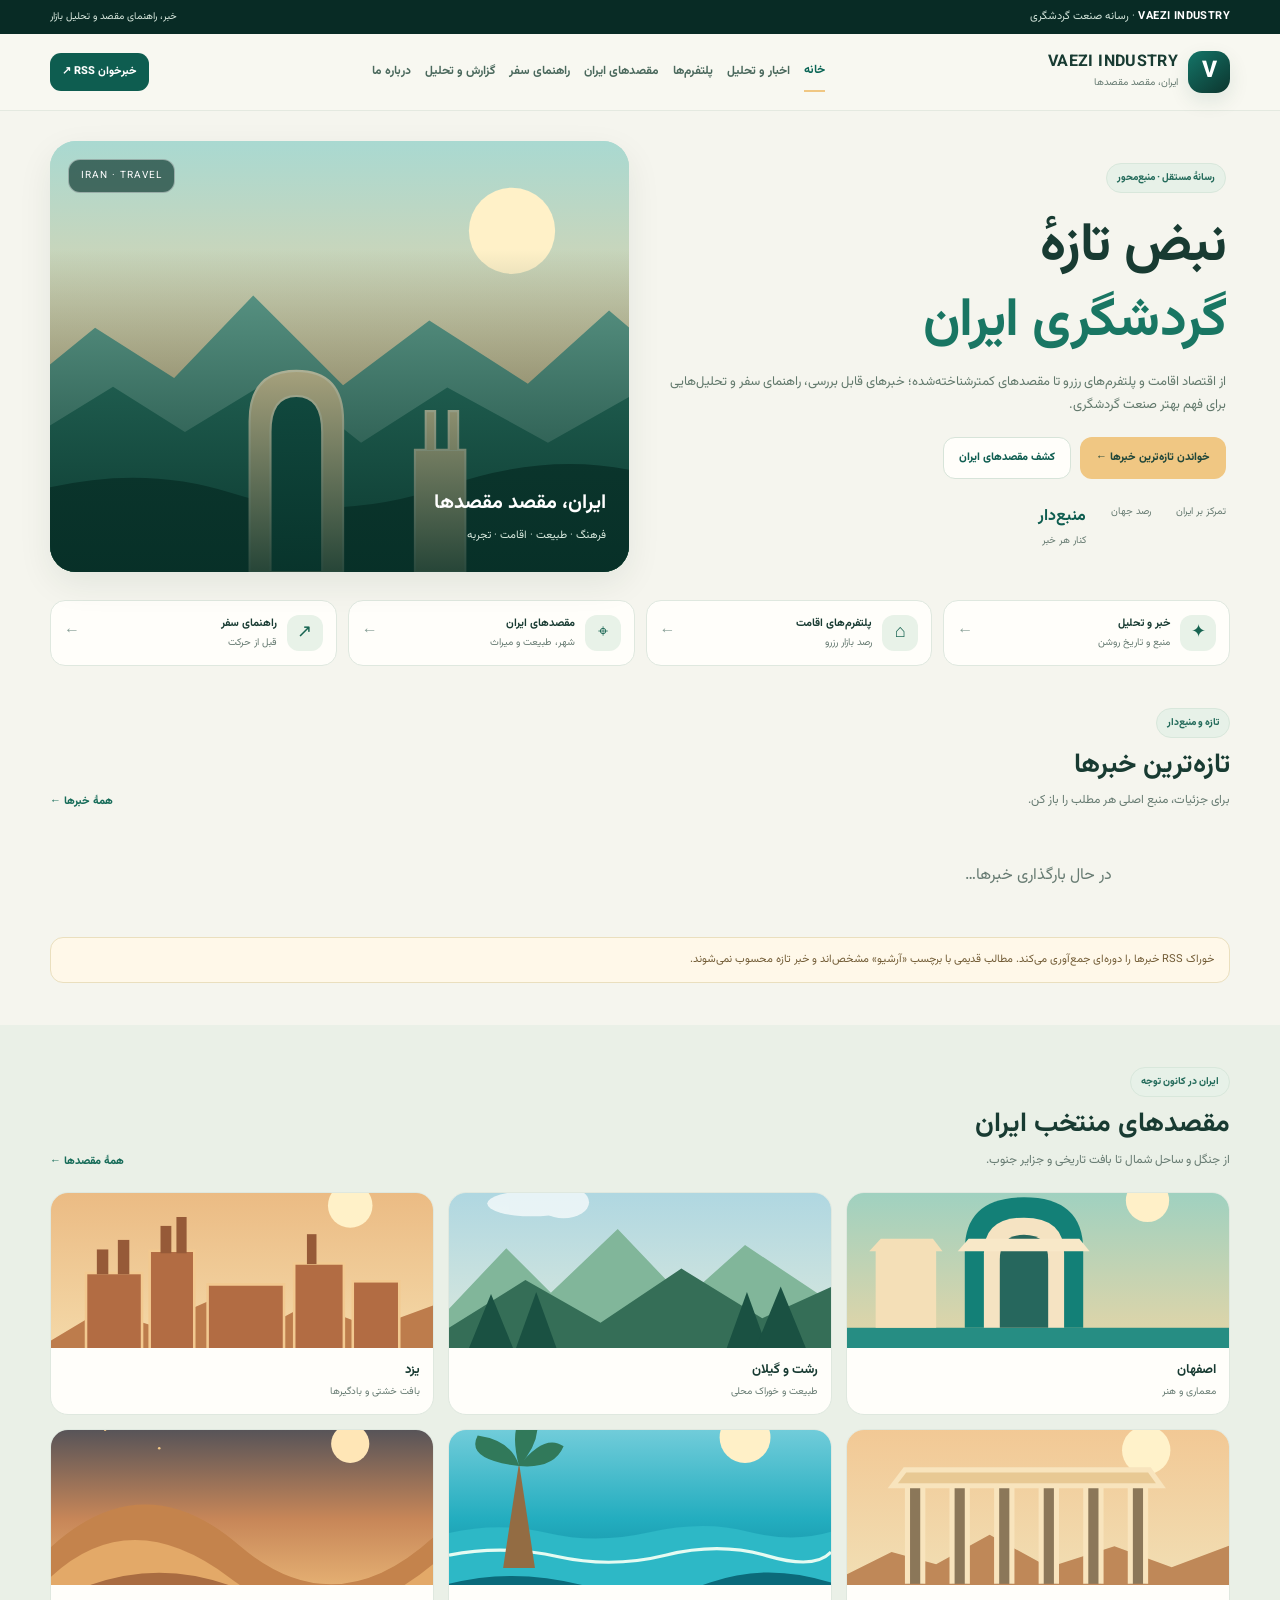
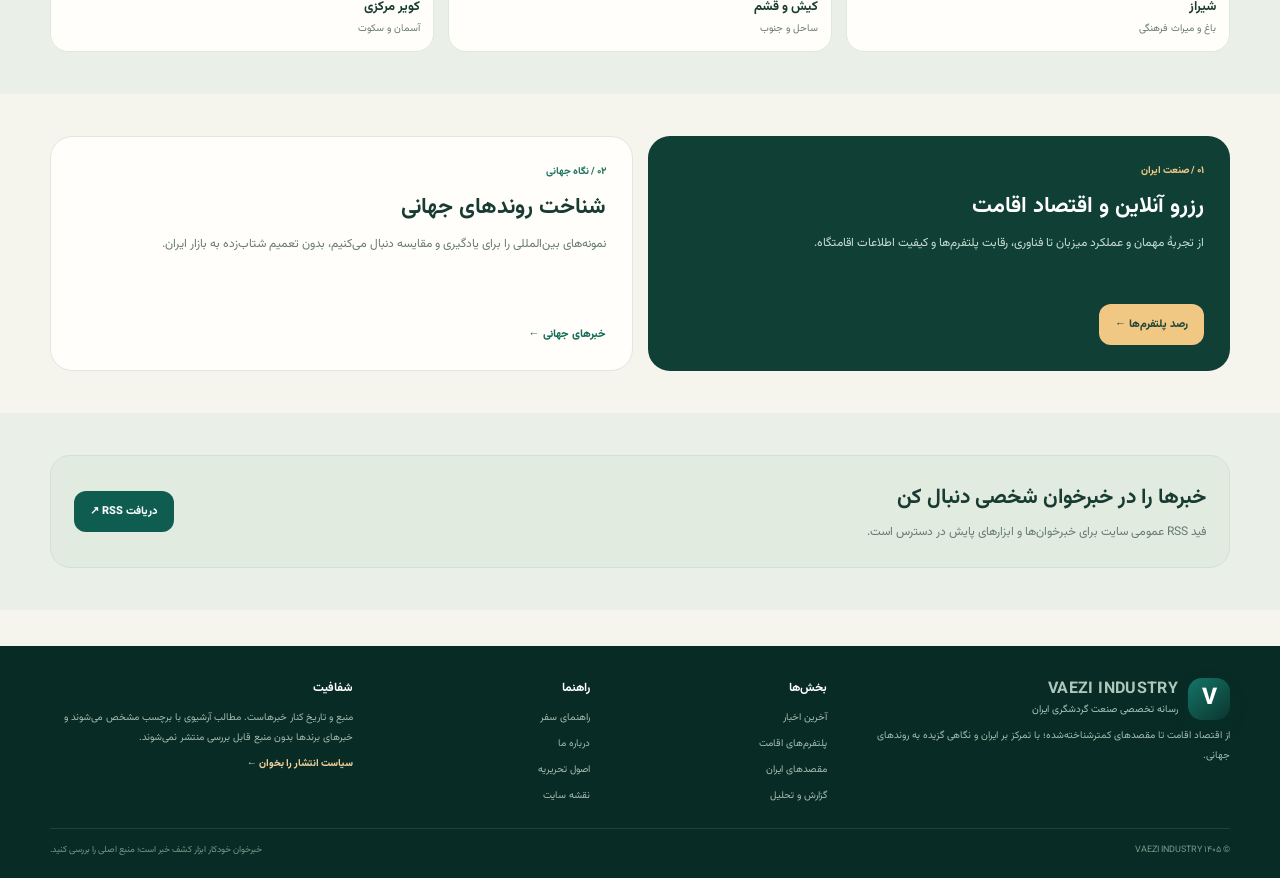
==== commit cf6537b0: "Switch to local destination photos, remove internal ratio messaging and improve news archive UX" ====
--- a/index.html
+++ b/index.html
@@ -1,15 +1,15 @@
 <!doctype html>
 <html lang="fa" dir="rtl"><head><meta charset="utf-8"><meta name="viewport" content="width=device-width,initial-scale=1">
-<meta name="theme-color" content="#0d3e35"><meta name="description" content="خبرهای گردشگری ایران، پلتفرم‌های اقامت، مقصدهای سفر و تحلیل صنعت با تمرکز ۹۰ درصدی بر ایران.">
-<meta property="og:title" content="خانه | VAEZI INDUSTRY"><meta property="og:description" content="خبرهای گردشگری ایران، پلتفرم‌های اقامت، مقصدهای سفر و تحلیل صنعت با تمرکز ۹۰ درصدی بر ایران."><meta property="og:type" content="website">
+<meta name="theme-color" content="#0d3e35"><meta name="description" content="خبرهای گردشگری ایران، پلتفرم‌های اقامت، مقصدهای سفر و تحلیل صنعت با تمرکز بر خبرهای منبع‌دار و راهنمای مقصد.">
+<meta property="og:title" content="خانه | VAEZI INDUSTRY"><meta property="og:description" content="خبرهای گردشگری ایران، پلتفرم‌های اقامت، مقصدهای سفر و تحلیل صنعت با تمرکز بر خبرهای منبع‌دار و راهنمای مقصد."><meta property="og:type" content="website">
 <link rel="icon" href="favicon.svg" type="image/svg+xml"><link rel="preconnect" href="https://fonts.googleapis.com"><link rel="preconnect" href="https://fonts.gstatic.com" crossorigin>
 <link href="https://fonts.googleapis.com/css2?family=Vazirmatn:wght@400;500;600;700;800&display=swap" rel="stylesheet"><link rel="stylesheet" href="assets/site.css">
 <title>خانه | VAEZI INDUSTRY</title><script defer src="assets/site.js"></script></head><body>
-<div class="topline"><div class="wrap topline-inner"><span><b>VAEZI INDUSTRY</b> · رسانه صنعت گردشگری</span><span class="ratio">۹۰٪ ایران · ۱۰٪ جهان</span></div></div>
+<div class="topline"><div class="wrap topline-inner"><span><b>VAEZI INDUSTRY</b> · رسانه صنعت گردشگری</span><span class="topline-note">خبر، راهنمای مقصد و تحلیل بازار</span></div></div>
 <header class="header"><div class="wrap header-inner"><a class="brand" href="index.html"><span class="brand-icon">V</span><span><b>VAEZI INDUSTRY</b><small>ایران، مقصد مقصدها</small></span></a>
 <button class="menu-button" aria-expanded="false" aria-controls="main-nav">☰ <span>منو</span></button><nav id="main-nav" class="nav"><a href="index.html" class="active">خانه</a><a href="news.html">اخبار و تحلیل</a><a href="platforms.html">پلتفرم‌ها</a><a href="destinations.html">مقصدهای ایران</a><a href="travel-guide.html">راهنمای سفر</a><a href="reports.html">گزارش و تحلیل</a><a href="about.html">درباره ما</a></nav><a class="rss-link" href="feed.xml" target="_blank" rel="noopener">خبرخوان RSS ↗</a></div></header>
 
-<main><section class="hero"><div class="wrap hero-grid"><div class="hero-copy"><span class="eyebrow">رسانهٔ مستقل · منبع‌محور</span><h1>نبض تازهٔ <em>گردشگری ایران</em></h1><p>از اقتصاد اقامت و پلتفرم‌های رزرو تا مقصدهای کمترشناخته‌شده؛ خبرهای قابل بررسی، راهنمای سفر و تحلیل‌هایی برای فهم بهتر صنعت گردشگری.</p><div class="hero-actions"><a class="btn btn-gold" href="news.html">خواندن تازه‌ترین خبرها ←</a><a class="btn btn-outline" href="destinations.html">کشف مقصدهای ایران</a></div><div class="hero-stats"><div><strong>۹۰٪</strong><span>تمرکز بر ایران</span></div><div><strong>۱۰٪</strong><span>رصد جهان</span></div><div><strong>منبع‌دار</strong><span>کنار هر خبر</span></div></div></div><div class="hero-image"><img src="assets/images/iran-panorama.svg" alt="تصویرسازی منظره و معماری ایران" fetchpriority="high"><div class="image-stamp">IRAN · TRAVEL</div><div class="hero-caption"><b>ایران، مقصد مقصدها</b><span>فرهنگ · طبیعت · اقامت · تجربه</span></div></div></div></section>
+<main><section class="hero"><div class="wrap hero-grid"><div class="hero-copy"><span class="eyebrow">رسانهٔ مستقل · منبع‌محور</span><h1>نبض تازهٔ <em>گردشگری ایران</em></h1><p>از اقتصاد اقامت و پلتفرم‌های رزرو تا مقصدهای کمترشناخته‌شده؛ خبرهای قابل بررسی، راهنمای سفر و تحلیل‌هایی برای فهم بهتر صنعت گردشگری.</p><div class="hero-actions"><a class="btn btn-gold" href="news.html">خواندن تازه‌ترین خبرها ←</a><a class="btn btn-outline" href="destinations.html">کشف مقصدهای ایران</a></div><div class="hero-stats"><div><strong></strong><span>تمرکز بر ایران</span></div><div><strong></strong><span>رصد جهان</span></div><div><strong>منبع‌دار</strong><span>کنار هر خبر</span></div></div></div><div class="hero-image"><img src="assets/images/iran-panorama.svg" alt="تصویرسازی منظره و معماری ایران" fetchpriority="high"><div class="image-stamp">IRAN · TRAVEL</div><div class="hero-caption"><b>ایران، مقصد مقصدها</b><span>فرهنگ · طبیعت · اقامت · تجربه</span></div></div></div></section>
 <section class="wrap quick"><a href="news.html"><span class="quick-icon">✦</span><span><b>خبر و تحلیل</b><small>منبع و تاریخ روشن</small></span><span class="quick-arrow">←</span></a><a href="platforms.html"><span class="quick-icon">⌂</span><span><b>پلتفرم‌های اقامت</b><small>رصد بازار رزرو</small></span><span class="quick-arrow">←</span></a><a href="destinations.html"><span class="quick-icon">⌖</span><span><b>مقصدهای ایران</b><small>شهر، طبیعت و میراث</small></span><span class="quick-arrow">←</span></a><a href="travel-guide.html"><span class="quick-icon">↗</span><span><b>راهنمای سفر</b><small>قبل از حرکت</small></span><span class="quick-arrow">←</span></a></section>
 <section class="section"><div class="wrap"><div class="section-heading"><div><span class="eyebrow">تازه و منبع‌دار</span><h2>تازه‌ترین خبرها</h2><p>برای جزئیات، منبع اصلی هر مطلب را باز کن.</p></div><a class="text-link" href="news.html">همهٔ خبرها ←</a></div><div class="news-grid" data-latest-news><p class="loading">در حال بارگذاری خبرها…</p></div><div class="notice">خوراک RSS خبرها را دوره‌ای جمع‌آوری می‌کند. مطالب قدیمی با برچسب «آرشیو» مشخص‌اند و خبر تازه محسوب نمی‌شوند.</div></div></section>
 <section class="section wash"><div class="wrap"><div class="section-heading"><div><span class="eyebrow">ایران در کانون توجه</span><h2>مقصدهای منتخب ایران</h2><p>از جنگل و ساحل شمال تا بافت تاریخی و جزایر جنوب.</p></div><a class="text-link" href="destinations.html">همهٔ مقصدها ←</a></div><div class="destination-grid">
@@ -19,7 +19,7 @@
 <a class="destination-card" href="destination.html?city=shiraz"><div class="cover" style="background-image:url('assets/images/shiraz.svg')"></div><b>شیراز</b><span>باغ و میراث فرهنگی</span></a>
 <a class="destination-card" href="destination.html?city=kish"><div class="cover" style="background-image:url('assets/images/kish.svg')"></div><b>کیش و قشم</b><span>ساحل و جنوب</span></a>
 <a class="destination-card" href="destination.html?city=desert"><div class="cover" style="background-image:url('assets/images/desert.svg')"></div><b>کویر مرکزی</b><span>آسمان و سکوت</span></a></div></div></section>
-<section class="section"><div class="wrap feature-grid"><article class="feature dark"><span class="number">۰۱ / صنعت ایران</span><h2>رزرو آنلاین و اقتصاد اقامت</h2><p>از تجربهٔ مهمان و عملکرد میزبان تا فناوری، رقابت پلتفرم‌ها و کیفیت اطلاعات اقامتگاه.</p><a class="btn btn-gold" href="platforms.html">رصد پلتفرم‌ها ←</a></article><article class="feature light"><span class="number">۰۲ / نگاه جهانی</span><h2>۱۰٪ برای شناخت روندهای جهان</h2><p>نمونه‌های بین‌المللی را برای یادگیری و مقایسه دنبال می‌کنیم، بدون تعمیم شتاب‌زده به بازار ایران.</p><a class="text-link" href="news.html?region=world">خبرهای جهانی ←</a></article></div></section>
+<section class="section"><div class="wrap feature-grid"><article class="feature dark"><span class="number">۰۱ / صنعت ایران</span><h2>رزرو آنلاین و اقتصاد اقامت</h2><p>از تجربهٔ مهمان و عملکرد میزبان تا فناوری، رقابت پلتفرم‌ها و کیفیت اطلاعات اقامتگاه.</p><a class="btn btn-gold" href="platforms.html">رصد پلتفرم‌ها ←</a></article><article class="feature light"><span class="number">۰۲ / نگاه جهانی</span><h2>شناخت روندهای جهانی</h2><p>نمونه‌های بین‌المللی را برای یادگیری و مقایسه دنبال می‌کنیم، بدون تعمیم شتاب‌زده به بازار ایران.</p><a class="text-link" href="news.html?region=world">خبرهای جهانی ←</a></article></div></section>
 <section class="section wash"><div class="wrap band"><div><h2>خبرها را در خبرخوان شخصی دنبال کن</h2><p>فید RSS عمومی سایت برای خبرخوان‌ها و ابزارهای پایش در دسترس است.</p></div><a class="btn btn-dark" href="feed.xml" target="_blank" rel="noopener">دریافت RSS ↗</a></div></section></main>
 <footer class="footer"><div class="wrap footer-grid"><section><a class="brand footer-brand" href="index.html"><span class="brand-icon">V</span><span><b>VAEZI INDUSTRY</b><small>رسانه تخصصی صنعت گردشگری ایران</small></span></a><p>از اقتصاد اقامت تا مقصدهای کمترشناخته‌شده؛ با تمرکز بر ایران و نگاهی گزیده به روندهای جهانی.</p></section>
 <section><h2>بخش‌ها</h2><a href="news.html">آخرین اخبار</a><a href="platforms.html">پلتفرم‌های اقامت</a><a href="destinations.html">مقصدهای ایران</a><a href="reports.html">گزارش و تحلیل</a></section>
--- a/assets/site.css
+++ b/assets/site.css
@@ -13,3 +13,49 @@
 @media(max-width:1000px){.header-inner{flex-wrap:wrap;padding-block:10px}.nav{order:5;flex-basis:100%;justify-content:flex-start;overflow-x:auto}.rss-link{margin-right:auto}.hero-grid{grid-template-columns:1fr 1fr}.quick{grid-template-columns:repeat(2,1fr)}.news-grid{grid-template-columns:repeat(2,minmax(0,1fr))}.destination-grid{grid-template-columns:repeat(3,minmax(0,1fr))}.footer-grid{grid-template-columns:repeat(2,1fr)}}
 @media(max-width:680px){.wrap{width:calc(100% - 28px)}.topline-inner{min-height:32px}.header-inner{display:grid;grid-template-columns:1fr auto auto;gap:8px}.brand-icon{width:37px;height:37px}.brand b{font-size:14px}.menu-button{display:block;border:1px solid var(--line);background:white;border-radius:10px;padding:7px 9px;font-size:11px;color:var(--brand)}.nav{display:none;grid-column:1/-1;order:5;flex-direction:column;align-items:stretch;overflow:visible;gap:0;padding:0}.nav.open{display:flex}.nav a{padding:9px;border-bottom:1px solid #e7eee6}.rss-link{font-size:9px;padding:8px}.hero{padding-top:16px}.hero-grid{grid-template-columns:1fr}.hero-copy{padding:13px 2px}.hero h1{font-size:37px}.hero-copy>p{font-size:12px}.hero-image{min-height:270px;border-radius:20px}.hero-caption{right:17px;bottom:17px}.quick{gap:8px}.quick a{padding:10px;gap:8px}.quick-icon{width:32px;height:32px}.quick b{font-size:10px}.quick small{font-size:9px}.section{padding:31px 0}.section-heading{align-items:flex-start;flex-direction:column}.section-heading h2{font-size:24px}.news-grid{grid-template-columns:1fr}.cover{height:190px}.destination-grid{grid-template-columns:repeat(2,minmax(0,1fr));gap:9px}.destination-card .cover{height:130px}.destination-card b{font-size:12px;padding:9px 10px 0}.destination-card span{font-size:9px;padding:2px 10px 11px}.feature-grid{grid-template-columns:1fr}.feature{padding:21px;min-height:0}.band{flex-direction:column;align-items:flex-start;padding:19px}.page-main{padding-top:17px}.page-hero{padding:17px;align-items:flex-start}.page-art{width:70px;height:70px}.page-hero h1{font-size:26px}.page-hero p{font-size:11px}.toolbar{align-items:stretch}.search{width:100%;min-width:0}.platform-grid,.guide-grid,.reports-grid,.policy-grid,.about-grid{grid-template-columns:1fr}.platform-card{padding:15px}.guide-card .cover{height:185px}.detail-hero{min-height:220px;padding:18px}.detail-body{grid-template-columns:1fr;padding:17px}.article{padding:18px}.footer-grid{grid-template-columns:1fr 1fr;gap:21px 14px}.footer-grid section:first-child{grid-column:1/-1}.footer-bottom{font-size:9px}}
 @media(prefers-reduced-motion:reduce){html{scroll-behavior:auto}*,*:before,*:after{transition:none!important}}
+
+/* Photo layers: external optimized photos enhance the page; local SVG remains visible on failure. */
+.page-art{background-position:center;background-size:cover}
+.detail-photo{position:absolute;inset:0;width:100%;height:100%;object-fit:cover;z-index:0}
+.detail-hero:after{z-index:1}
+.detail-hero>div{position:relative;z-index:2}
+
+/* Official platform site favicons and image-source credits */
+.platform-mark{overflow:hidden;background:#fff;border:1px solid var(--line)}
+.platform-logo{width:35px;height:35px;object-fit:contain;border-radius:8px;background:#fff}
+.platform-mark span{font-weight:800;font-size:17px;color:var(--brand)}
+.photo-credit{font-size:9px;line-height:1.5;padding:0 13px 10px;color:#7a8b80}
+.photo-credit a{color:#6c8477}
+.photo-credit a:hover{text-decoration:underline}
+.article-body p{margin:0 0 13px}
+.article-tags{display:flex;gap:7px;flex-wrap:wrap;margin-top:12px}
+.article-editorial-note{margin-top:20px;padding:15px 17px;background:#f0f5ee;border:1px solid var(--line);border-radius:14px}
+.article-editorial-note strong{display:block;font-size:12px;color:var(--brand);margin-bottom:5px}
+.article-editorial-note p{font-size:12px;line-height:2;color:#5e7467}
+
+.platform-preview{grid-column:1/-1;position:relative;height:142px;overflow:hidden;border-radius:14px;background:#e3ebe0 center/cover no-repeat}
+.platform-preview img{display:block;width:100%;height:100%;object-fit:cover;transition:transform .25s}
+.platform-card:hover .platform-preview img{transform:scale(1.025)}
+.preview-label{position:absolute;right:10px;bottom:9px;border-radius:20px;background:rgba(10,45,37,.78);color:#fff;font-size:9px;padding:3px 8px;pointer-events:none}
+.platform-card .platform-logo{width:35px;height:35px;object-fit:contain}
+@media(max-width:680px){.platform-preview{height:160px}}
+
+.topline-note{font-size:10px;color:#dbeae0}
+.hero-stats strong{font-size:16px}
+.news-card .summary-label{display:block;font-size:10px;font-weight:800;color:#2b7562;margin:8px 0 1px}
+.news-card .card-summary{font-size:12px;line-height:2.05;color:#4f685c;display:-webkit-box;-webkit-line-clamp:5;-webkit-box-orient:vertical;overflow:hidden;min-height:0}
+.pagination{display:flex;align-items:center;justify-content:center;gap:12px;margin:24px auto 10px;flex-wrap:wrap}
+.pagination[hidden]{display:none!important}
+.page-button{border:1px solid #cbd9ce;border-radius:11px;background:#fffefa;color:#205a4b;padding:10px 17px;font:inherit;font-size:12px;font-weight:700;cursor:pointer}
+.page-button:hover:not(:disabled){background:#e9f1e9}
+.page-button:disabled{opacity:.38;cursor:not-allowed}
+.page-status{font-size:11px;color:#64776b;min-width:115px;text-align:center}
+.photo-note{font-size:11px;color:#6b7d71;line-height:1.9;margin-top:10px}
+.destination-card{background:#fffefa}
+.destination-card .destination-link{display:flex;flex-direction:column;flex:1;text-decoration:none;color:inherit}
+.destination-card .photo-credit{padding:8px 13px 12px;margin-top:auto}
+.destination-card .photo-credit a{text-decoration:underline;text-decoration-color:#b8cbbd;text-underline-offset:3px}
+.destination-card .cover img{width:100%;height:100%;object-fit:cover;display:block}
+.platform-preview img{width:100%;height:100%;object-fit:cover}
+@media(max-width:760px){.news-grid{grid-template-columns:repeat(2,minmax(0,1fr))}}
+@media(max-width:520px){.news-grid{grid-template-columns:1fr}.news-card .cover{height:190px}.pagination{gap:7px}.page-button{padding:9px 13px}}
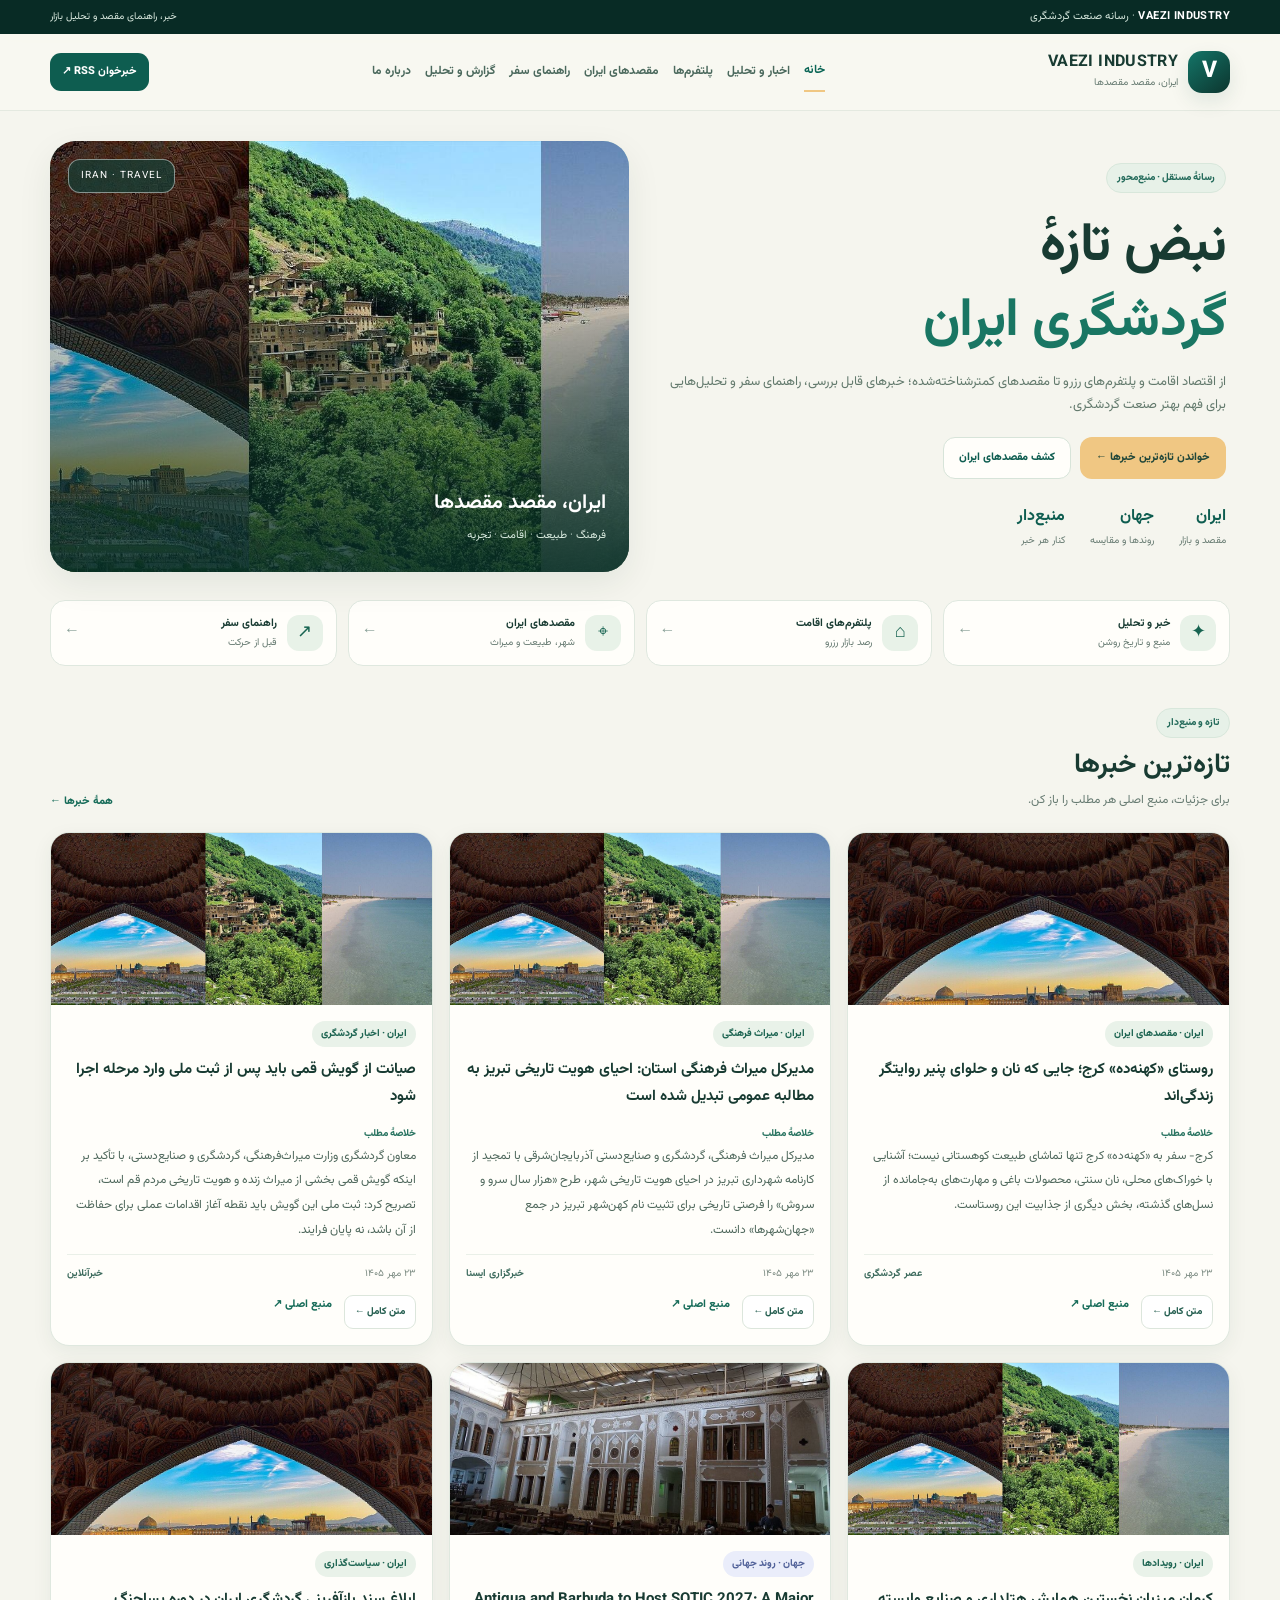
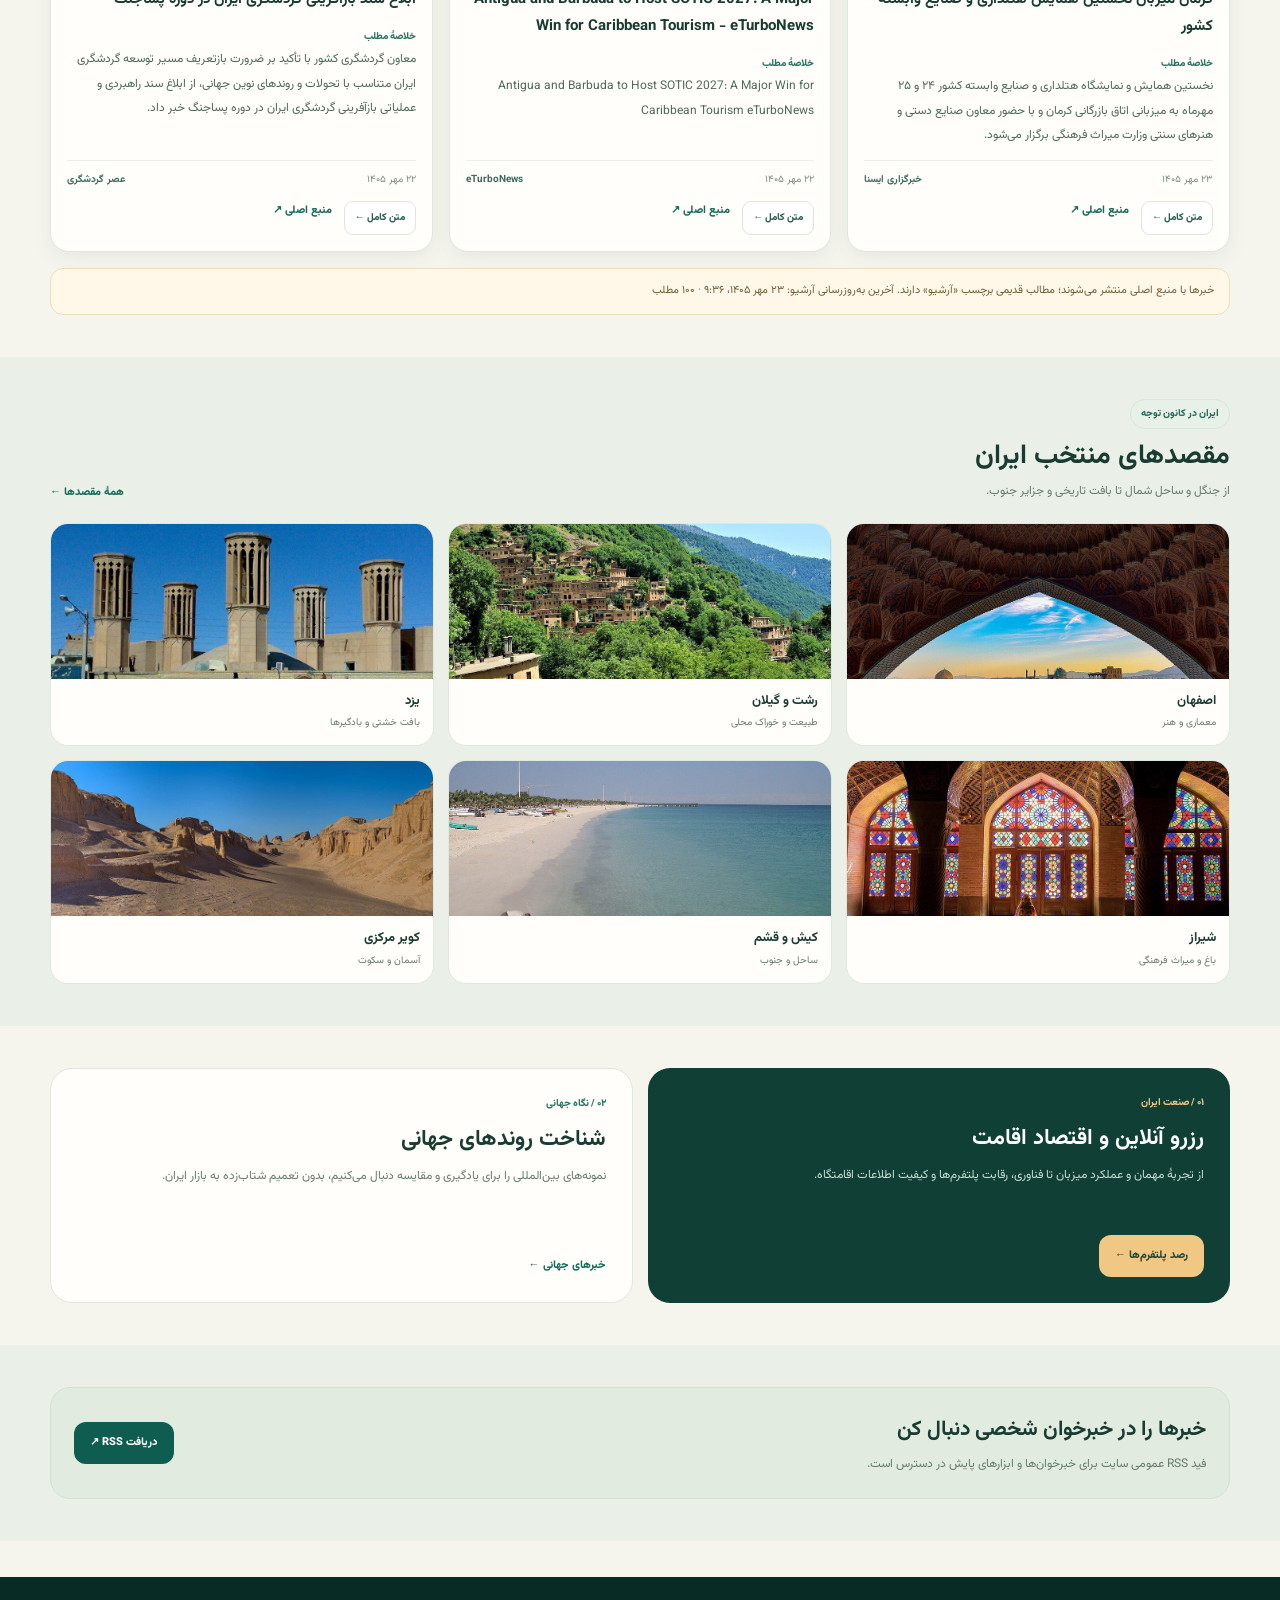
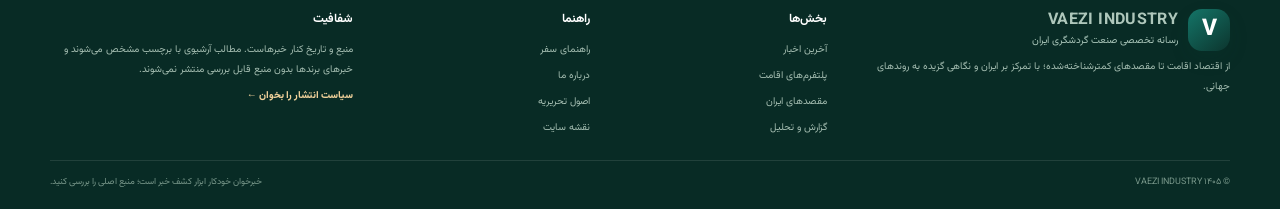
==== commit 3c456cb5: "Show news freshness and enforce archive and local image checks" ====
--- a/index.html
+++ b/index.html
@@ -9,9 +9,9 @@
 <header class="header"><div class="wrap header-inner"><a class="brand" href="index.html"><span class="brand-icon">V</span><span><b>VAEZI INDUSTRY</b><small>ایران، مقصد مقصدها</small></span></a>
 <button class="menu-button" aria-expanded="false" aria-controls="main-nav">☰ <span>منو</span></button><nav id="main-nav" class="nav"><a href="index.html" class="active">خانه</a><a href="news.html">اخبار و تحلیل</a><a href="platforms.html">پلتفرم‌ها</a><a href="destinations.html">مقصدهای ایران</a><a href="travel-guide.html">راهنمای سفر</a><a href="reports.html">گزارش و تحلیل</a><a href="about.html">درباره ما</a></nav><a class="rss-link" href="feed.xml" target="_blank" rel="noopener">خبرخوان RSS ↗</a></div></header>
 
-<main><section class="hero"><div class="wrap hero-grid"><div class="hero-copy"><span class="eyebrow">رسانهٔ مستقل · منبع‌محور</span><h1>نبض تازهٔ <em>گردشگری ایران</em></h1><p>از اقتصاد اقامت و پلتفرم‌های رزرو تا مقصدهای کمترشناخته‌شده؛ خبرهای قابل بررسی، راهنمای سفر و تحلیل‌هایی برای فهم بهتر صنعت گردشگری.</p><div class="hero-actions"><a class="btn btn-gold" href="news.html">خواندن تازه‌ترین خبرها ←</a><a class="btn btn-outline" href="destinations.html">کشف مقصدهای ایران</a></div><div class="hero-stats"><div><strong></strong><span>تمرکز بر ایران</span></div><div><strong></strong><span>رصد جهان</span></div><div><strong>منبع‌دار</strong><span>کنار هر خبر</span></div></div></div><div class="hero-image"><img src="assets/images/iran-panorama.svg" alt="تصویرسازی منظره و معماری ایران" fetchpriority="high"><div class="image-stamp">IRAN · TRAVEL</div><div class="hero-caption"><b>ایران، مقصد مقصدها</b><span>فرهنگ · طبیعت · اقامت · تجربه</span></div></div></div></section>
+<main><section class="hero"><div class="wrap hero-grid"><div class="hero-copy"><span class="eyebrow">رسانهٔ مستقل · منبع‌محور</span><h1>نبض تازهٔ <em>گردشگری ایران</em></h1><p>از اقتصاد اقامت و پلتفرم‌های رزرو تا مقصدهای کمترشناخته‌شده؛ خبرهای قابل بررسی، راهنمای سفر و تحلیل‌هایی برای فهم بهتر صنعت گردشگری.</p><div class="hero-actions"><a class="btn btn-gold" href="news.html">خواندن تازه‌ترین خبرها ←</a><a class="btn btn-outline" href="destinations.html">کشف مقصدهای ایران</a></div><div class="hero-stats"><div><strong>ایران</strong><span>مقصد و بازار</span></div><div><strong>جهان</strong><span>روندها و مقایسه</span></div><div><strong>منبع‌دار</strong><span>کنار هر خبر</span></div></div></div><div class="hero-image"><img src="assets/images/iran-panorama.svg" alt="تصویرسازی منظره و معماری ایران" fetchpriority="high"><div class="image-stamp">IRAN · TRAVEL</div><div class="hero-caption"><b>ایران، مقصد مقصدها</b><span>فرهنگ · طبیعت · اقامت · تجربه</span></div></div></div></section>
 <section class="wrap quick"><a href="news.html"><span class="quick-icon">✦</span><span><b>خبر و تحلیل</b><small>منبع و تاریخ روشن</small></span><span class="quick-arrow">←</span></a><a href="platforms.html"><span class="quick-icon">⌂</span><span><b>پلتفرم‌های اقامت</b><small>رصد بازار رزرو</small></span><span class="quick-arrow">←</span></a><a href="destinations.html"><span class="quick-icon">⌖</span><span><b>مقصدهای ایران</b><small>شهر، طبیعت و میراث</small></span><span class="quick-arrow">←</span></a><a href="travel-guide.html"><span class="quick-icon">↗</span><span><b>راهنمای سفر</b><small>قبل از حرکت</small></span><span class="quick-arrow">←</span></a></section>
-<section class="section"><div class="wrap"><div class="section-heading"><div><span class="eyebrow">تازه و منبع‌دار</span><h2>تازه‌ترین خبرها</h2><p>برای جزئیات، منبع اصلی هر مطلب را باز کن.</p></div><a class="text-link" href="news.html">همهٔ خبرها ←</a></div><div class="news-grid" data-latest-news><p class="loading">در حال بارگذاری خبرها…</p></div><div class="notice">خوراک RSS خبرها را دوره‌ای جمع‌آوری می‌کند. مطالب قدیمی با برچسب «آرشیو» مشخص‌اند و خبر تازه محسوب نمی‌شوند.</div></div></section>
+<section class="section"><div class="wrap"><div class="section-heading"><div><span class="eyebrow">تازه و منبع‌دار</span><h2>تازه‌ترین خبرها</h2><p>برای جزئیات، منبع اصلی هر مطلب را باز کن.</p></div><a class="text-link" href="news.html">همهٔ خبرها ←</a></div><div class="news-grid" data-latest-news><p class="loading">در حال بارگذاری خبرها…</p></div><div class="notice">خبرها با منبع اصلی منتشر می‌شوند؛ مطالب قدیمی برچسب «آرشیو» دارند. <span data-news-status>در حال بررسی آخرین به‌روزرسانی…</span></div></div></section>
 <section class="section wash"><div class="wrap"><div class="section-heading"><div><span class="eyebrow">ایران در کانون توجه</span><h2>مقصدهای منتخب ایران</h2><p>از جنگل و ساحل شمال تا بافت تاریخی و جزایر جنوب.</p></div><a class="text-link" href="destinations.html">همهٔ مقصدها ←</a></div><div class="destination-grid">
 <a class="destination-card" href="destination.html?city=isfahan"><div class="cover" style="background-image:url('assets/images/isfahan.svg')"></div><b>اصفهان</b><span>معماری و هنر</span></a>
 <a class="destination-card" href="destination.html?city=rasht"><div class="cover" style="background-image:url('assets/images/rasht.svg')"></div><b>رشت و گیلان</b><span>طبیعت و خوراک محلی</span></a>
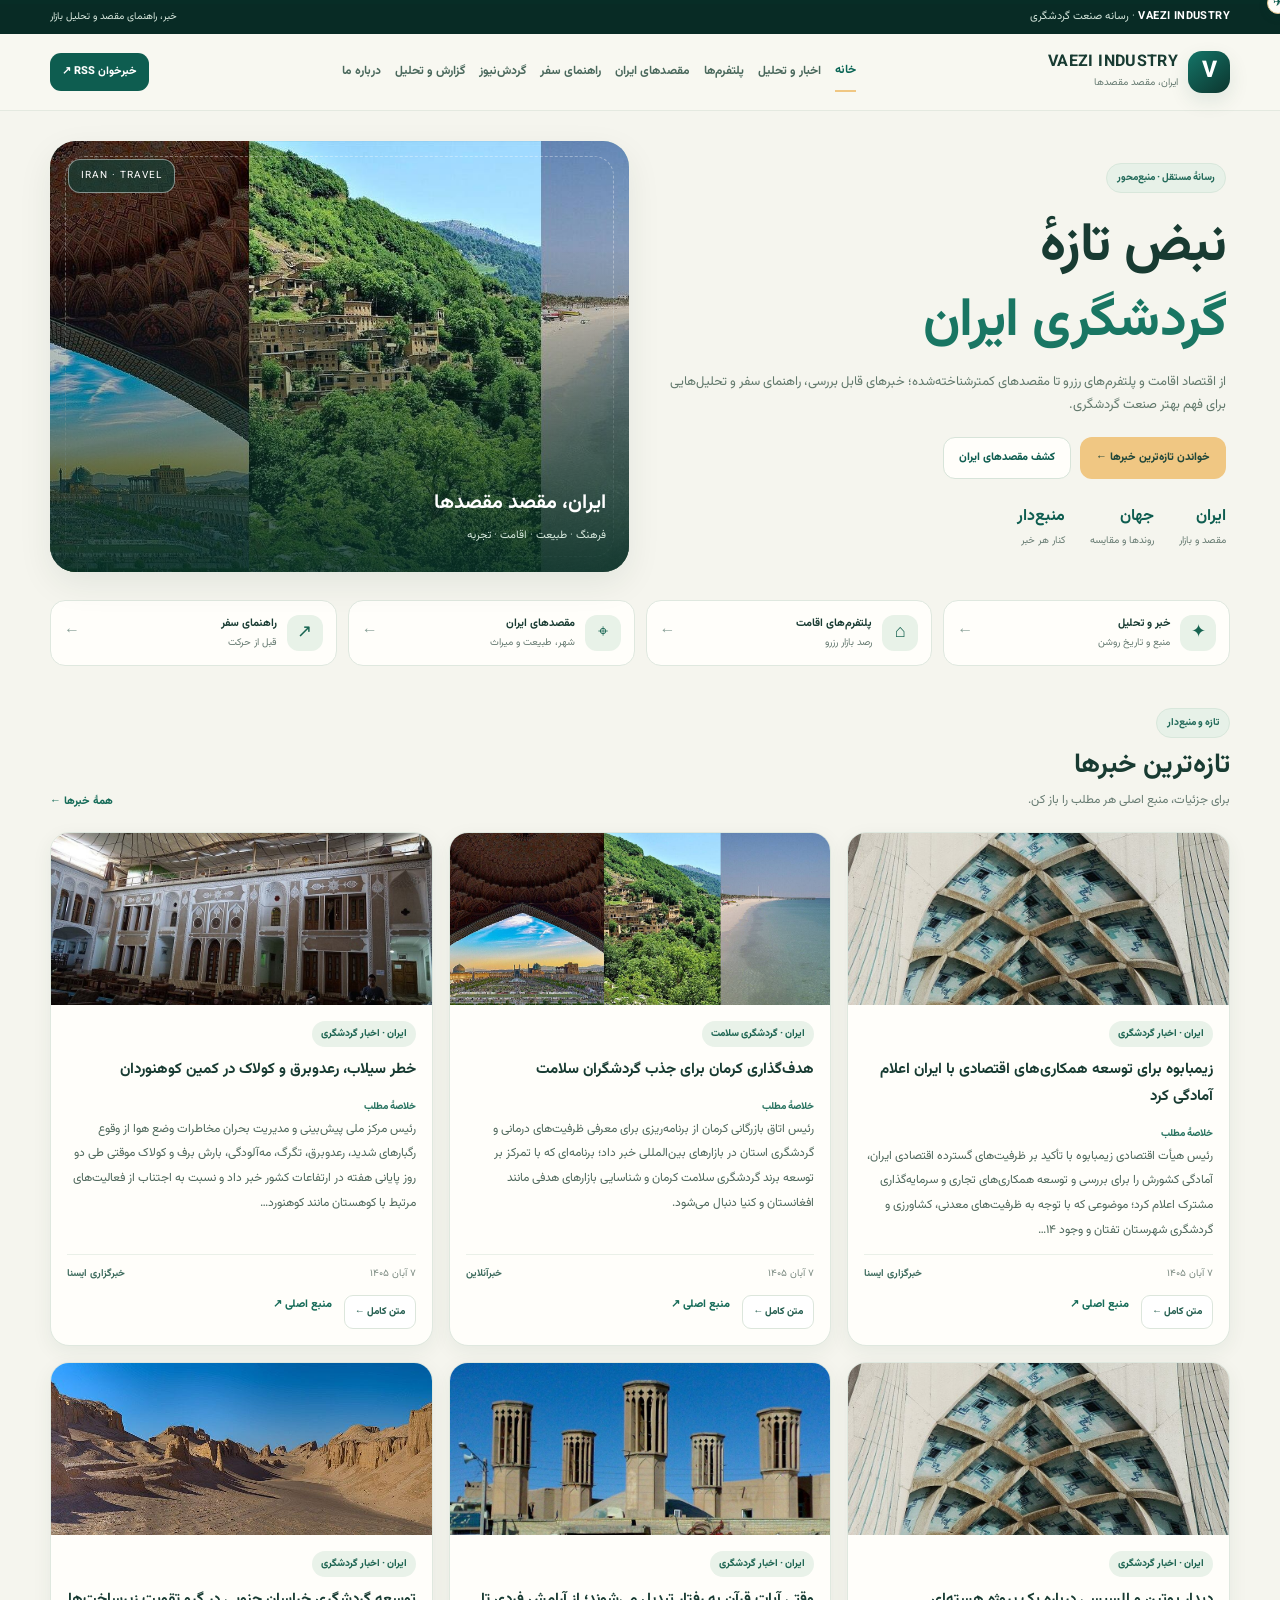
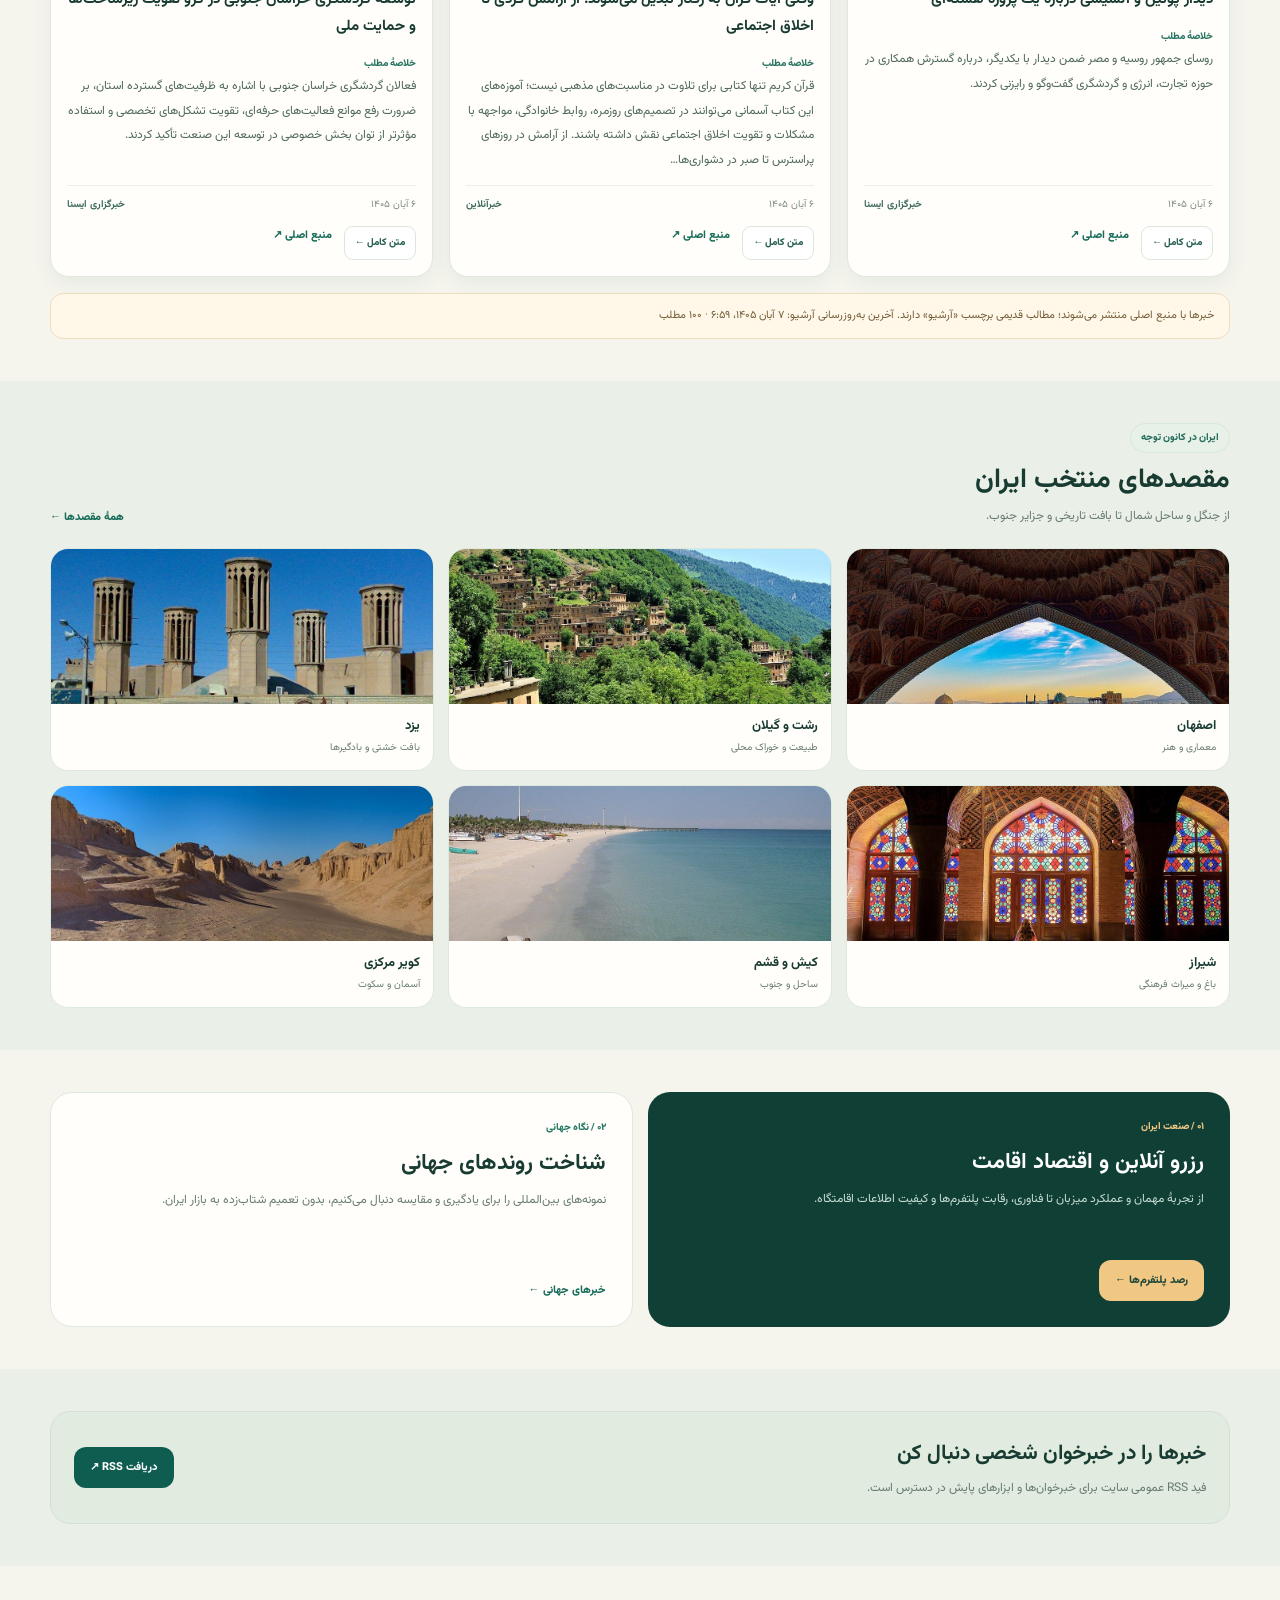
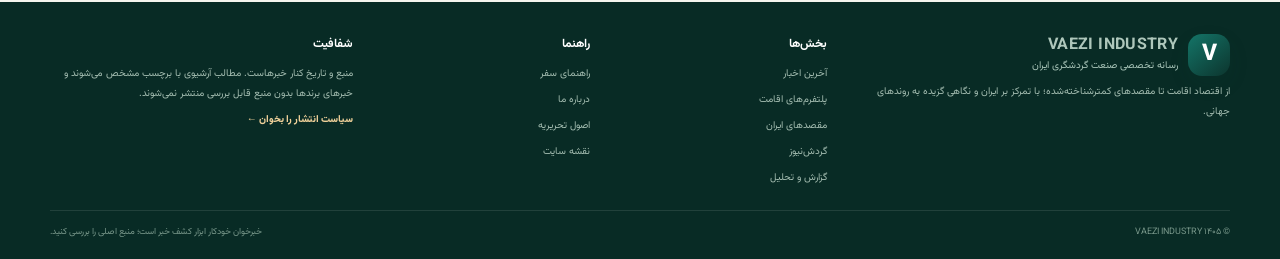
==== commit de2aa18b: "Add integrated Gardesh News page" ====
--- a/index.html
+++ b/index.html
@@ -7,7 +7,7 @@
 <title>خانه | VAEZI INDUSTRY</title><script defer src="assets/site.js"></script></head><body>
 <div class="topline"><div class="wrap topline-inner"><span><b>VAEZI INDUSTRY</b> · رسانه صنعت گردشگری</span><span class="topline-note">خبر، راهنمای مقصد و تحلیل بازار</span></div></div>
 <header class="header"><div class="wrap header-inner"><a class="brand" href="index.html"><span class="brand-icon">V</span><span><b>VAEZI INDUSTRY</b><small>ایران، مقصد مقصدها</small></span></a>
-<button class="menu-button" aria-expanded="false" aria-controls="main-nav">☰ <span>منو</span></button><nav id="main-nav" class="nav"><a href="index.html" class="active">خانه</a><a href="news.html">اخبار و تحلیل</a><a href="platforms.html">پلتفرم‌ها</a><a href="destinations.html">مقصدهای ایران</a><a href="travel-guide.html">راهنمای سفر</a><a href="reports.html">گزارش و تحلیل</a><a href="about.html">درباره ما</a></nav><a class="rss-link" href="feed.xml" target="_blank" rel="noopener">خبرخوان RSS ↗</a></div></header>
+<button class="menu-button" aria-expanded="false" aria-controls="main-nav">☰ <span>منو</span></button><nav id="main-nav" class="nav"><a href="index.html" class="active">خانه</a><a href="news.html">اخبار و تحلیل</a><a href="platforms.html">پلتفرم‌ها</a><a href="destinations.html">مقصدهای ایران</a><a href="travel-guide.html">راهنمای سفر</a><a href="tourism.html">گردش‌نیوز</a><a href="reports.html">گزارش و تحلیل</a><a href="about.html">درباره ما</a></nav><a class="rss-link" href="feed.xml" target="_blank" rel="noopener">خبرخوان RSS ↗</a></div></header>
 
 <main><section class="hero"><div class="wrap hero-grid"><div class="hero-copy"><span class="eyebrow">رسانهٔ مستقل · منبع‌محور</span><h1>نبض تازهٔ <em>گردشگری ایران</em></h1><p>از اقتصاد اقامت و پلتفرم‌های رزرو تا مقصدهای کمترشناخته‌شده؛ خبرهای قابل بررسی، راهنمای سفر و تحلیل‌هایی برای فهم بهتر صنعت گردشگری.</p><div class="hero-actions"><a class="btn btn-gold" href="news.html">خواندن تازه‌ترین خبرها ←</a><a class="btn btn-outline" href="destinations.html">کشف مقصدهای ایران</a></div><div class="hero-stats"><div><strong>ایران</strong><span>مقصد و بازار</span></div><div><strong>جهان</strong><span>روندها و مقایسه</span></div><div><strong>منبع‌دار</strong><span>کنار هر خبر</span></div></div></div><div class="hero-image"><img src="assets/images/iran-panorama.svg" alt="تصویرسازی منظره و معماری ایران" fetchpriority="high"><div class="image-stamp">IRAN · TRAVEL</div><div class="hero-caption"><b>ایران، مقصد مقصدها</b><span>فرهنگ · طبیعت · اقامت · تجربه</span></div></div></div></section>
 <section class="wrap quick"><a href="news.html"><span class="quick-icon">✦</span><span><b>خبر و تحلیل</b><small>منبع و تاریخ روشن</small></span><span class="quick-arrow">←</span></a><a href="platforms.html"><span class="quick-icon">⌂</span><span><b>پلتفرم‌های اقامت</b><small>رصد بازار رزرو</small></span><span class="quick-arrow">←</span></a><a href="destinations.html"><span class="quick-icon">⌖</span><span><b>مقصدهای ایران</b><small>شهر، طبیعت و میراث</small></span><span class="quick-arrow">←</span></a><a href="travel-guide.html"><span class="quick-icon">↗</span><span><b>راهنمای سفر</b><small>قبل از حرکت</small></span><span class="quick-arrow">←</span></a></section>
@@ -22,7 +22,7 @@
 <section class="section"><div class="wrap feature-grid"><article class="feature dark"><span class="number">۰۱ / صنعت ایران</span><h2>رزرو آنلاین و اقتصاد اقامت</h2><p>از تجربهٔ مهمان و عملکرد میزبان تا فناوری، رقابت پلتفرم‌ها و کیفیت اطلاعات اقامتگاه.</p><a class="btn btn-gold" href="platforms.html">رصد پلتفرم‌ها ←</a></article><article class="feature light"><span class="number">۰۲ / نگاه جهانی</span><h2>شناخت روندهای جهانی</h2><p>نمونه‌های بین‌المللی را برای یادگیری و مقایسه دنبال می‌کنیم، بدون تعمیم شتاب‌زده به بازار ایران.</p><a class="text-link" href="news.html?region=world">خبرهای جهانی ←</a></article></div></section>
 <section class="section wash"><div class="wrap band"><div><h2>خبرها را در خبرخوان شخصی دنبال کن</h2><p>فید RSS عمومی سایت برای خبرخوان‌ها و ابزارهای پایش در دسترس است.</p></div><a class="btn btn-dark" href="feed.xml" target="_blank" rel="noopener">دریافت RSS ↗</a></div></section></main>
 <footer class="footer"><div class="wrap footer-grid"><section><a class="brand footer-brand" href="index.html"><span class="brand-icon">V</span><span><b>VAEZI INDUSTRY</b><small>رسانه تخصصی صنعت گردشگری ایران</small></span></a><p>از اقتصاد اقامت تا مقصدهای کمترشناخته‌شده؛ با تمرکز بر ایران و نگاهی گزیده به روندهای جهانی.</p></section>
-<section><h2>بخش‌ها</h2><a href="news.html">آخرین اخبار</a><a href="platforms.html">پلتفرم‌های اقامت</a><a href="destinations.html">مقصدهای ایران</a><a href="reports.html">گزارش و تحلیل</a></section>
+<section><h2>بخش‌ها</h2><a href="news.html">آخرین اخبار</a><a href="platforms.html">پلتفرم‌های اقامت</a><a href="destinations.html">مقصدهای ایران</a><a href="tourism.html">گردش‌نیوز</a><a href="reports.html">گزارش و تحلیل</a></section>
 <section><h2>راهنما</h2><a href="travel-guide.html">راهنمای سفر</a><a href="about.html">درباره ما</a><a href="editorial-policy.html">اصول تحریریه</a><a href="sitemap.xml">نقشه سایت</a></section>
 <section><h2>شفافیت</h2><p>منبع و تاریخ کنار خبرهاست. مطالب آرشیوی با برچسب مشخص می‌شوند و خبرهای برندها بدون منبع قابل بررسی منتشر نمی‌شوند.</p><a class="footer-strong" href="editorial-policy.html">سیاست انتشار را بخوان ←</a></section></div>
 <div class="wrap footer-bottom"><span>© ۱۴۰۵ VAEZI INDUSTRY</span><span>خبرخوان خودکار ابزار کشف خبر است؛ منبع اصلی را بررسی کنید.</span></div></footer></body></html>
--- a/assets/site.css
+++ b/assets/site.css
@@ -59,3 +59,94 @@
 .platform-preview img{width:100%;height:100%;object-fit:cover}
 @media(max-width:760px){.news-grid{grid-template-columns:repeat(2,minmax(0,1fr))}}
 @media(max-width:520px){.news-grid{grid-template-columns:1fr}.news-card .cover{height:190px}.pagination{gap:7px}.page-button{padding:9px 13px}}
+
+/* Editorial platform art, travel motifs, and homepage scroll treatment */
+.platform-grid{grid-template-columns:repeat(3,minmax(0,1fr));align-items:stretch;gap:18px}
+.platform-card{display:flex;flex-direction:column;padding:0;overflow:hidden;gap:0;position:relative;transition:transform .28s ease,box-shadow .28s ease,border-color .28s ease}
+.platform-card:hover{transform:translateY(-4px);box-shadow:0 18px 36px rgba(14,61,48,.13);border-color:#c7dacf}
+.platform-jabama{--mark-color:#138b99;--mark-wash:#e5f5f5}
+.platform-mihmansho{--mark-color:#b67d27;--mark-wash:#fbf0dc}
+.platform-shab{--mark-color:#6d67ab;--mark-wash:#efedfb}
+.platform-jajiga{--mark-color:#317451;--mark-wash:#e6f2e7}
+.platform-otaghak{--mark-color:#a55c3a;--mark-wash:#f7eae2}
+.platform-preview{height:185px;border-radius:0;isolation:isolate;background:#e4eee5}
+.platform-preview:after{content:"";position:absolute;inset:34% 0 0;background:linear-gradient(0deg,rgba(4,31,25,.72),transparent);pointer-events:none}
+.platform-preview img{width:100%;height:100%;object-fit:cover;display:block;transition:transform .65s cubic-bezier(.2,.65,.25,1),filter .3s}
+.platform-card:hover .platform-preview img{transform:scale(1.055);filter:saturate(1.06)}
+.platform-preview:before{content:"";position:absolute;inset:12px;border:1px solid #ffffff63;border-radius:12px;z-index:1;pointer-events:none}
+.preview-label{z-index:2;right:22px;bottom:19px;background:rgba(7,43,35,.8);padding:5px 10px;font-size:10px;border:1px solid #ffffff3b;backdrop-filter:blur(6px)}
+.preview-symbol{position:absolute;left:22px;top:20px;width:46px;height:46px;border-radius:15px;border:1px solid #ffffff80;background:rgba(255,255,255,.88);box-shadow:0 8px 25px rgba(5,36,28,.15);display:grid;place-items:center;font-size:24px;z-index:2;color:var(--mark-color);backdrop-filter:blur(8px)}
+.preview-symbol svg{width:27px;height:35px;display:block}
+.platform-meta-row{display:flex;gap:13px;align-items:center;padding:17px 16px 14px;flex:1}
+.platform-mark{position:relative;flex:0 0 54px;width:54px;height:54px;padding:0;background:transparent;overflow:visible}
+.platform-mark .platform-logo{position:absolute;right:0;top:0;width:42px;height:42px;object-fit:contain;padding:4px;border-radius:13px;background:#fff;border:1px solid #e7ece5;box-shadow:0 3px 11px #153c3010}
+.platform-mark .brand-symbol{position:absolute;left:-2px;bottom:-1px;width:27px;height:27px;border:2px solid #fff;border-radius:50%;display:grid;place-items:center;background:var(--mark-color);color:#fff;font-size:14px;box-shadow:0 3px 9px #133b3020;line-height:1}
+.brand-symbol svg{width:15px;height:22px;display:block;color:#fff}
+.platform-copy{min-width:0;flex:1}
+.platform-copy h2{font-size:16px;line-height:1.7;margin:0 0 3px;color:#133f35}
+.platform-copy p{font-size:12px;line-height:1.9;margin:0;color:var(--muted)}
+.platform-actions{margin:0 16px;padding:12px 0 0;gap:12px;margin-bottom:17px}
+.platform-card .btn{padding:8px 12px}
+.photo-note{margin:15px 2px 0;color:var(--muted);font-size:11px;line-height:2}
+.travel-scroll-indicator{position:fixed;top:0;right:0;left:0;height:4px;z-index:1000;pointer-events:none;background:#0b3d3214}
+.travel-route-fill{position:absolute;inset-block:0;right:0;width:var(--travel-progress,0%);background:linear-gradient(90deg,#d8b36d,#0a7866);box-shadow:0 0 10px #1b806144}
+.travel-route-plane{position:absolute;top:-8px;right:calc(var(--travel-progress,0%) - 9px);width:22px;height:22px;display:grid;place-items:center;border-radius:50%;background:#fffdf7;border:1px solid #dfc18b;color:#0b594b;font-size:12px;box-shadow:0 3px 10px #0f403024;transition:right .08s linear}
+.travel-reveal{opacity:0;transform:translateY(16px);transition:opacity .6s ease,transform .6s cubic-bezier(.2,.7,.2,1)}
+.travel-reveal.is-visible{opacity:1;transform:translateY(0)}
+.hero-image:before{content:"";position:absolute;inset:15px;border:1px dashed #ffffff7b;border-radius:20px;pointer-events:none;z-index:-1;opacity:.72}
+.hero-image{background-position:center;background-size:cover}
+@media(max-width:980px){.platform-grid{grid-template-columns:repeat(2,minmax(0,1fr))}}
+@media(max-width:680px){
+ .platform-grid{grid-template-columns:1fr}
+ .platform-preview{height:180px}
+ .platform-meta-row{padding:15px 15px 12px}
+ .platform-actions{margin-inline:15px}
+ .travel-route-plane{width:19px;height:19px;top:-7px}
+}
+@media(prefers-reduced-motion:reduce){
+ .travel-reveal{opacity:1;transform:none;transition:none}
+ .platform-card,.platform-preview img,.travel-route-plane{transition:none}
+ .platform-card:hover,.news-card:hover{transform:none}
+}
+
+/* گردش‌نیوز — صفحهٔ موضوعی تازه در قالب اصلی VAEZI INDUSTRY */
+.tourism-banner{position:relative;isolation:isolate;overflow:hidden;margin-top:25px;margin-bottom:18px;min-height:330px;padding:34px 36px;border-radius:26px;background:#103f36 url('images/photos/iran-panorama.jpg') center/cover no-repeat;color:#fff;display:grid;grid-template-columns:1.12fr .88fr;align-items:center;gap:24px;box-shadow:0 16px 36px #123e3018}
+.tourism-banner:before{content:"";position:absolute;inset:0;z-index:-1;background:linear-gradient(100deg,rgba(6,37,31,.96) 2%,rgba(7,55,45,.88) 57%,rgba(9,46,38,.32) 100%)}
+.tourism-banner-copy{position:relative;z-index:1}
+.tourism-kicker{display:inline-flex;border:1px solid #e6c4868a;background:#e6c4861f;color:#f5dca7;border-radius:30px;padding:5px 12px;font-size:11px;font-weight:800}
+.tourism-banner h1{font-size:clamp(29px,3.9vw,46px);line-height:1.55;margin:14px 0 10px;max-width:700px}
+.tourism-banner h1 em{font-style:normal;color:#e9c782}
+.tourism-banner-copy>p{font-size:13px;line-height:2.2;color:#e1eee5;max-width:650px}
+.tourism-banner-actions{display:flex;flex-wrap:wrap;gap:10px;margin-top:20px}
+.tourism-ghost-btn{border-color:#ffffff75;color:#fff;background:#ffffff12}
+.tourism-ghost-btn:hover{background:#ffffff22}
+.tourism-stats{display:flex;gap:25px;flex-wrap:wrap;margin-top:26px;padding-top:17px;border-top:1px solid #ffffff36}
+.tourism-stats>div{display:flex;flex-direction:column;gap:2px}
+.tourism-stats strong{font-size:15px;color:#f3d9a0}
+.tourism-stats span{font-size:10px;color:#dce9df}
+.tourism-banner-art{align-self:stretch;min-height:235px;border-radius:20px;border:1px solid #ffffff55;box-shadow:inset 0 0 0 8px #ffffff0b;overflow:hidden;background:linear-gradient(180deg,#ffffff09,#062c2480),url('images/photos/rasht.jpg') center/cover no-repeat;position:relative}
+.tourism-banner-art:after{content:"";position:absolute;inset:15px;border:1px solid #ffffff73;border-radius:13px}
+.tourism-banner-seal{position:absolute;left:50px;bottom:22px;z-index:2;color:#f5dfad;background:#082c25b8;border:1px solid #ffffff45;border-radius:10px;padding:6px 10px;font-size:9px;letter-spacing:1.2px}
+.tourism-jump{display:grid;grid-template-columns:repeat(3,minmax(0,1fr));gap:12px;margin-bottom:4px}
+.tourism-jump a{display:flex;align-items:center;gap:11px;padding:13px 16px;background:#fffefa;border:1px solid var(--line);border-radius:14px;box-shadow:0 4px 12px #133e3008;font-size:12px;font-weight:800;transition:transform .2s,border-color .2s}
+.tourism-jump a:hover{transform:translateY(-2px);border-color:#c3d6c8}
+.tourism-jump a span{font-size:10px;color:#b8883a;background:#f7edda;border-radius:8px;padding:4px 6px}
+.tourism-jump a b{margin-right:auto;color:#217260}
+.tourism-section{scroll-margin-top:100px}
+.tourism-destination-grid .cover{height:160px}
+.tourism-disclaimer{margin-top:13px;color:var(--muted);font-size:11px;line-height:2}
+.tourism-booking-cta{margin-top:22px;background:#eaf1e8;border:1px solid #d7e4d7;border-radius:18px;padding:18px 20px;display:flex;align-items:center;justify-content:space-between;gap:16px}
+.tourism-booking-cta>div{display:flex;flex-direction:column;gap:3px}
+.tourism-booking-cta b{font-size:14px;color:#17483d}
+.tourism-booking-cta span{font-size:11px;color:var(--muted)}
+.tourism-last{background:#103f36;color:#fff;margin-top:8px}
+.tourism-last-inner{display:flex;align-items:center;justify-content:space-between;gap:20px}
+.tourism-last h2{font-size:24px;margin:10px 0 4px}
+.tourism-last p{font-size:12px;color:#d3e4d9;max-width:660px}
+.tourism-last-actions{display:flex;gap:10px;flex-wrap:wrap}
+.tourism-last .btn-outline{color:#fff;border-color:#ffffff77}
+.tourism-status{font-size:10px;color:var(--muted);padding:0 0 22px}
+.tourism-fallback{font-size:12px;color:var(--muted);padding:18px}
+.tourism-fallback a{color:var(--brand);font-weight:800}
+@media(max-width:850px){.tourism-banner{grid-template-columns:1fr;padding:26px;gap:18px}.tourism-banner-art{min-height:170px;order:-1}.tourism-banner-seal{left:40px;bottom:205px}.tourism-jump{gap:8px}.tourism-jump a{padding:11px;font-size:11px}.tourism-last-inner{align-items:flex-start;flex-direction:column}}
+@media(max-width:620px){.tourism-banner{padding:20px;border-radius:20px}.tourism-banner h1{font-size:29px}.tourism-banner-art{min-height:135px}.tourism-banner-seal{left:32px;bottom:164px;font-size:8px}.tourism-jump{grid-template-columns:1fr;gap:7px}.tourism-jump a{padding:10px 13px}.tourism-booking-cta{align-items:flex-start;flex-direction:column}.tourism-destination-grid{grid-template-columns:repeat(2,minmax(0,1fr));gap:10px}.tourism-destination-grid .cover{height:120px}.tourism-destination-grid .destination-card b{font-size:12px}.tourism-stats{gap:14px}.tourism-last h2{font-size:21px}}
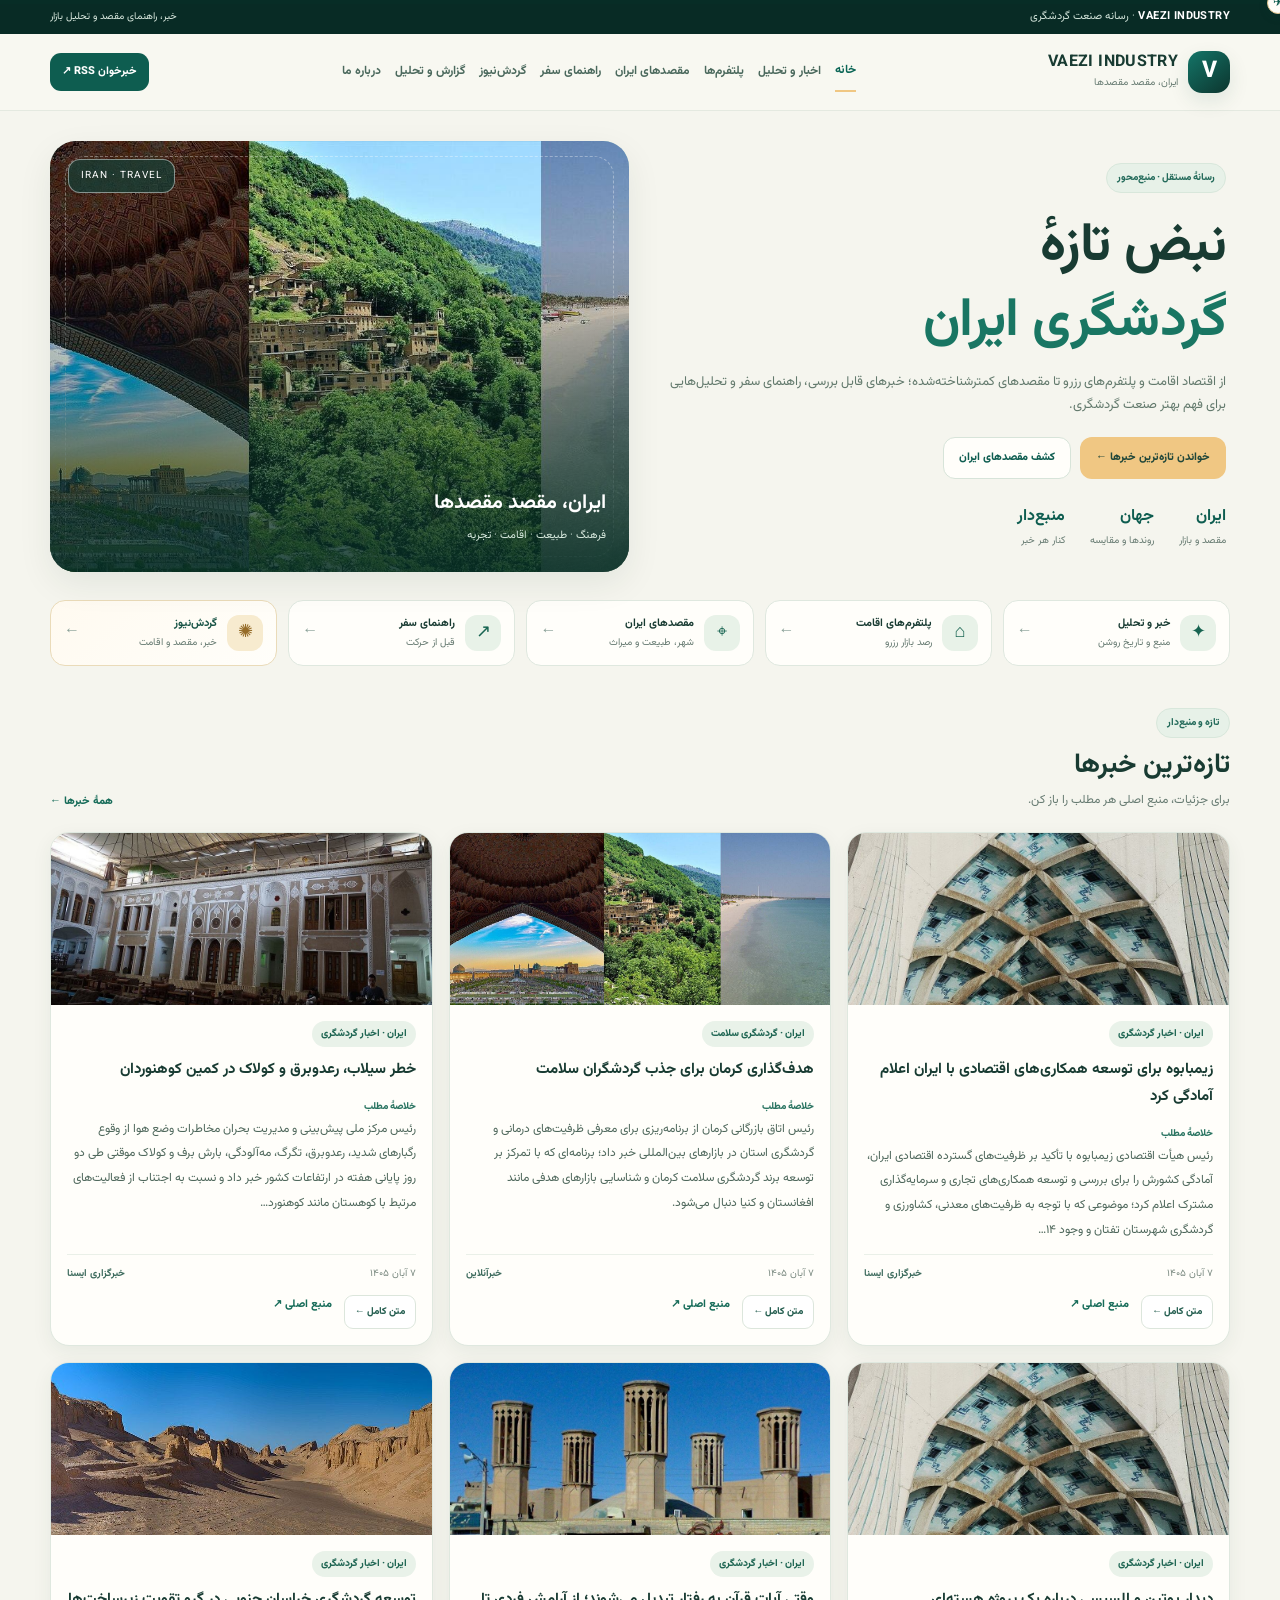
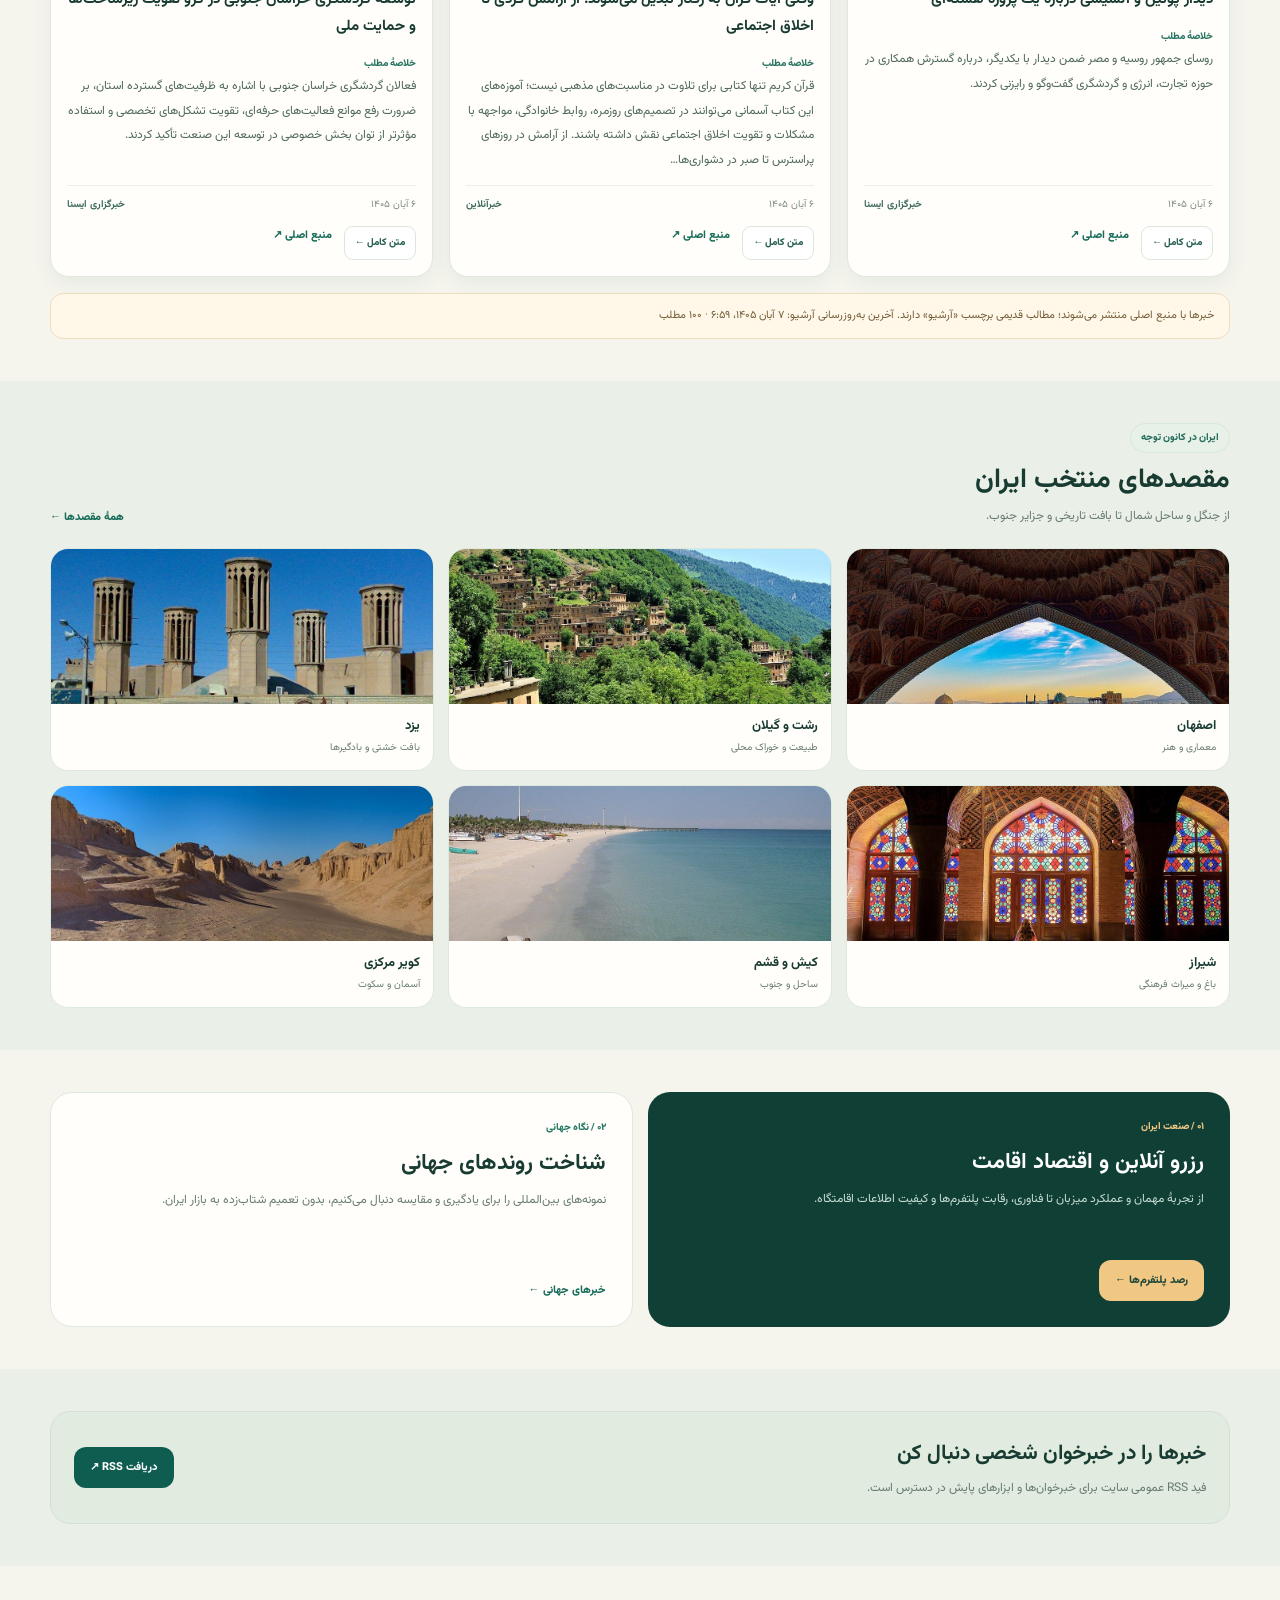
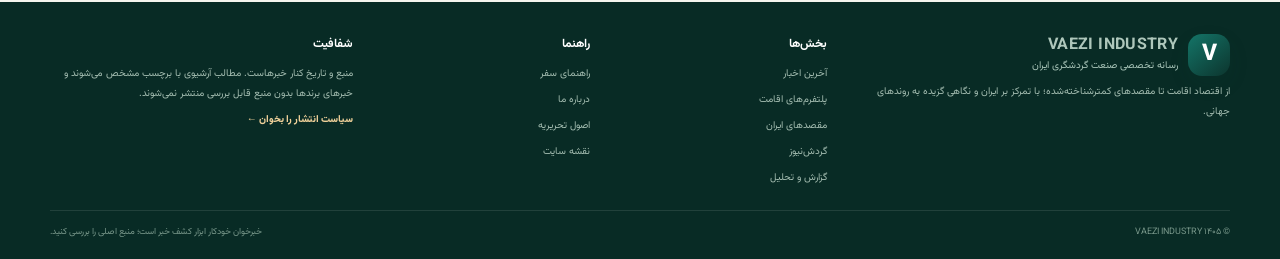
==== commit 33fe9755: "Feature Gardesh-News page on homepage and fix page navigation" ====
--- a/index.html
+++ b/index.html
@@ -10,7 +10,7 @@
 <button class="menu-button" aria-expanded="false" aria-controls="main-nav">☰ <span>منو</span></button><nav id="main-nav" class="nav"><a href="index.html" class="active">خانه</a><a href="news.html">اخبار و تحلیل</a><a href="platforms.html">پلتفرم‌ها</a><a href="destinations.html">مقصدهای ایران</a><a href="travel-guide.html">راهنمای سفر</a><a href="tourism.html">گردش‌نیوز</a><a href="reports.html">گزارش و تحلیل</a><a href="about.html">درباره ما</a></nav><a class="rss-link" href="feed.xml" target="_blank" rel="noopener">خبرخوان RSS ↗</a></div></header>
 
 <main><section class="hero"><div class="wrap hero-grid"><div class="hero-copy"><span class="eyebrow">رسانهٔ مستقل · منبع‌محور</span><h1>نبض تازهٔ <em>گردشگری ایران</em></h1><p>از اقتصاد اقامت و پلتفرم‌های رزرو تا مقصدهای کمترشناخته‌شده؛ خبرهای قابل بررسی، راهنمای سفر و تحلیل‌هایی برای فهم بهتر صنعت گردشگری.</p><div class="hero-actions"><a class="btn btn-gold" href="news.html">خواندن تازه‌ترین خبرها ←</a><a class="btn btn-outline" href="destinations.html">کشف مقصدهای ایران</a></div><div class="hero-stats"><div><strong>ایران</strong><span>مقصد و بازار</span></div><div><strong>جهان</strong><span>روندها و مقایسه</span></div><div><strong>منبع‌دار</strong><span>کنار هر خبر</span></div></div></div><div class="hero-image"><img src="assets/images/iran-panorama.svg" alt="تصویرسازی منظره و معماری ایران" fetchpriority="high"><div class="image-stamp">IRAN · TRAVEL</div><div class="hero-caption"><b>ایران، مقصد مقصدها</b><span>فرهنگ · طبیعت · اقامت · تجربه</span></div></div></div></section>
-<section class="wrap quick"><a href="news.html"><span class="quick-icon">✦</span><span><b>خبر و تحلیل</b><small>منبع و تاریخ روشن</small></span><span class="quick-arrow">←</span></a><a href="platforms.html"><span class="quick-icon">⌂</span><span><b>پلتفرم‌های اقامت</b><small>رصد بازار رزرو</small></span><span class="quick-arrow">←</span></a><a href="destinations.html"><span class="quick-icon">⌖</span><span><b>مقصدهای ایران</b><small>شهر، طبیعت و میراث</small></span><span class="quick-arrow">←</span></a><a href="travel-guide.html"><span class="quick-icon">↗</span><span><b>راهنمای سفر</b><small>قبل از حرکت</small></span><span class="quick-arrow">←</span></a></section>
+<section class="wrap quick"><a href="news.html"><span class="quick-icon">✦</span><span><b>خبر و تحلیل</b><small>منبع و تاریخ روشن</small></span><span class="quick-arrow">←</span></a><a href="platforms.html"><span class="quick-icon">⌂</span><span><b>پلتفرم‌های اقامت</b><small>رصد بازار رزرو</small></span><span class="quick-arrow">←</span></a><a href="destinations.html"><span class="quick-icon">⌖</span><span><b>مقصدهای ایران</b><small>شهر، طبیعت و میراث</small></span><span class="quick-arrow">←</span></a><a href="travel-guide.html"><span class="quick-icon">↗</span><span><b>راهنمای سفر</b><small>قبل از حرکت</small></span><span class="quick-arrow">←</span></a><a class="quick-tourism" href="tourism.html"><span class="quick-icon">✺</span><span><b>گردش‌نیوز</b><small>خبر، مقصد و اقامت</small></span><span class="quick-arrow">←</span></a></section>
 <section class="section"><div class="wrap"><div class="section-heading"><div><span class="eyebrow">تازه و منبع‌دار</span><h2>تازه‌ترین خبرها</h2><p>برای جزئیات، منبع اصلی هر مطلب را باز کن.</p></div><a class="text-link" href="news.html">همهٔ خبرها ←</a></div><div class="news-grid" data-latest-news><p class="loading">در حال بارگذاری خبرها…</p></div><div class="notice">خبرها با منبع اصلی منتشر می‌شوند؛ مطالب قدیمی برچسب «آرشیو» دارند. <span data-news-status>در حال بررسی آخرین به‌روزرسانی…</span></div></div></section>
 <section class="section wash"><div class="wrap"><div class="section-heading"><div><span class="eyebrow">ایران در کانون توجه</span><h2>مقصدهای منتخب ایران</h2><p>از جنگل و ساحل شمال تا بافت تاریخی و جزایر جنوب.</p></div><a class="text-link" href="destinations.html">همهٔ مقصدها ←</a></div><div class="destination-grid">
 <a class="destination-card" href="destination.html?city=isfahan"><div class="cover" style="background-image:url('assets/images/isfahan.svg')"></div><b>اصفهان</b><span>معماری و هنر</span></a>
--- a/assets/site.css
+++ b/assets/site.css
@@ -3,7 +3,7 @@
 .topline{background:#082b25;color:#d1e3d9;font-size:11px}.topline-inner{display:flex;align-items:center;justify-content:space-between;min-height:34px;gap:12px}.topline b{color:white;letter-spacing:.4px}.ratio{color:#f4d69d}.header{position:sticky;top:0;z-index:20;background:rgba(248,248,241,.96);backdrop-filter:blur(9px);border-bottom:1px solid #e4e9e0}.header-inner{min-height:76px;display:flex;align-items:center;gap:18px}.brand{display:flex;align-items:center;gap:10px;flex-shrink:0}.brand-icon{display:grid;place-items:center;width:42px;height:42px;border-radius:14px;background:linear-gradient(140deg,#147568,#0c352e);box-shadow:0 8px 20px #0b47351b;color:white;font-size:23px;font-weight:800}.brand b{display:block;font-size:16px;letter-spacing:.35px;line-height:1.35}.brand small{display:block;font-size:10px;color:var(--muted)}.nav{display:flex;align-items:center;justify-content:center;gap:14px;flex:1}.nav a{font-size:12px;font-weight:700;color:#4b695d;white-space:nowrap;padding:8px 0}.nav a:hover,.nav a.active{color:#0b6656}.nav a.active{border-bottom:2px solid var(--gold)}.rss-link{white-space:nowrap;background:var(--brand);color:white;padding:9px 12px;border-radius:11px;font-size:11px;font-weight:800}.menu-button{display:none}
 .hero{padding:30px 0 15px}.hero-grid{display:grid;grid-template-columns:1fr 1fr;gap:22px;align-items:stretch}.hero-copy{display:flex;flex-direction:column;justify-content:center;align-items:flex-start;padding:22px 4px}.eyebrow{display:inline-flex;background:#e7f1e8;color:#246b5b;padding:5px 10px;border:1px solid #d8e7db;border-radius:30px;font-size:10px;font-weight:800}.hero h1{font-size:clamp(34px,4.2vw,57px);line-height:1.4;margin:17px 0 10px;letter-spacing:-.6px}.hero h1 em{font-style:normal;color:#197663;display:block}.hero-copy>p{color:#62796c;font-size:13px;max-width:560px}.hero-actions{display:flex;flex-wrap:wrap;gap:9px;margin-top:20px}.btn{display:inline-flex;justify-content:center;align-items:center;gap:7px;border-radius:12px;padding:10px 15px;font-size:11px;font-weight:800;border:1px solid transparent;transition:transform .16s}.btn:hover{transform:translateY(-2px)}.btn-gold{background:var(--gold);color:#21473a}.btn-outline{background:#fffefa;border-color:#d7e4d9;color:var(--brand)}.btn-dark{background:var(--brand);color:white}.hero-stats{display:flex;gap:25px;flex-wrap:wrap;margin-top:24px}.hero-stats strong{display:block;font-size:18px;color:var(--brand)}.hero-stats span{display:block;color:var(--muted);font-size:10px}
 .hero-image{min-height:390px;border-radius:26px;overflow:hidden;position:relative;isolation:isolate;background:#215647 url("images/iran-panorama.svg") center/cover no-repeat;box-shadow:var(--shadow)}.hero-image>img{position:absolute;inset:0;width:100%;height:100%;object-fit:cover;z-index:-2}.hero-image:after{content:"";position:absolute;inset:0;z-index:-1;background:linear-gradient(0deg,#062e26dc,transparent 75%)}.hero-caption{position:absolute;right:23px;bottom:22px;color:white}.hero-caption b{display:block;font-size:20px}.hero-caption span{font-size:11px;color:#d7e8dd}.image-stamp{position:absolute;top:18px;left:18px;background:#153f36b8;color:white;border:1px solid #ffffff75;border-radius:12px;padding:7px 12px;font-size:10px;letter-spacing:1px}
-.quick{display:grid;grid-template-columns:repeat(4,1fr);gap:11px;margin-top:13px}.quick a{display:flex;align-items:center;gap:10px;background:var(--card);border:1px solid var(--line);border-radius:15px;padding:13px;transition:transform .18s}.quick a:hover{transform:translateY(-3px);box-shadow:var(--shadow)}.quick-icon{display:grid;place-items:center;flex-shrink:0;width:36px;height:36px;border-radius:12px;background:#e8f2e8;color:#176451;font-size:18px}.quick b,.quick small{display:block}.quick b{font-size:11px}.quick small{font-size:10px;color:var(--muted)}.quick-arrow{margin-right:auto;color:#8aa198}
+.quick{display:grid;grid-template-columns:repeat(5,minmax(0,1fr));gap:11px;margin-top:13px}.quick a{display:flex;align-items:center;gap:10px;background:var(--card);border:1px solid var(--line);border-radius:15px;padding:13px;transition:transform .18s}.quick a:hover{transform:translateY(-3px);box-shadow:var(--shadow)}.quick-icon{display:grid;place-items:center;flex-shrink:0;width:36px;height:36px;border-radius:12px;background:#e8f2e8;color:#176451;font-size:18px}.quick b,.quick small{display:block}.quick b{font-size:11px}.quick small{font-size:10px;color:var(--muted)}.quick-arrow{margin-right:auto;color:#8aa198}
 .section{padding:42px 0}.wash{background:#eaf0e7}.section-heading{display:flex;align-items:end;justify-content:space-between;gap:14px;margin-bottom:20px}.section-heading h2{font-size:27px;line-height:1.5;margin-top:8px}.section-heading p{font-size:12px;color:var(--muted);margin-top:4px}.text-link{font-size:11px;color:#176c59;font-weight:800;white-space:nowrap}.text-link:hover{text-decoration:underline}.news-grid{display:grid;grid-template-columns:repeat(3,minmax(0,1fr));gap:16px}.news-card{display:flex;flex-direction:column;min-width:0;overflow:hidden;background:var(--card);border:1px solid var(--line);border-radius:19px;box-shadow:0 6px 20px #133e3010;transition:transform .18s,box-shadow .18s}.news-card:hover{transform:translateY(-3px);box-shadow:var(--shadow)}.cover{height:172px;position:relative;background:#dfeae0 center/cover no-repeat;overflow:hidden}.cover img{width:100%;height:100%;display:block;object-fit:cover}.card-body{display:flex;flex-direction:column;flex:1;padding:16px}.tag{display:inline-block;width:max-content;max-width:100%;background:#e9f2e9;color:#206754;border-radius:30px;padding:4px 9px;font-size:10px;font-weight:800}.tag.world{background:#eaedfa;color:#53639a}.tag.archive{background:#fff0d3;color:#8b6529}.card-body h3{font-size:15px;line-height:1.8;margin:9px 0 7px}.card-body>p{font-size:12px;color:#61766b;line-height:1.9;flex:1}.card-meta{display:flex;justify-content:space-between;gap:8px;flex-wrap:wrap;color:#7c8b82;font-size:10px;padding-top:10px;margin-top:12px;border-top:1px solid #eaf0e8}.card-meta b{color:#3d6b5d}.card-actions{display:flex;gap:12px;flex-wrap:wrap;margin-top:12px}.mini-btn{border:1px solid #dce6dc;background:#fff;border-radius:9px;padding:7px 10px;color:#276052;font-size:10px;font-weight:800}.notice{margin-top:16px;border-radius:13px;border:1px solid #eadfbe;background:#fff8e9;color:#725c36;padding:12px 15px;font-size:11px;line-height:1.9}.destination-grid{display:grid;grid-template-columns:repeat(3,minmax(0,1fr));gap:14px}.destination-card{overflow:hidden;display:flex;flex-direction:column;border:1px solid var(--line);border-radius:18px;background:#fffefa;transition:transform .18s}.destination-card:hover{transform:translateY(-3px);box-shadow:var(--shadow)}.destination-card .cover{height:155px}.destination-card b{padding:11px 13px 0;font-size:13px}.destination-card span{padding:1px 13px 13px;color:var(--muted);font-size:10px}
 .feature-grid{display:grid;grid-template-columns:1fr 1fr;gap:15px}.feature{border-radius:22px;padding:26px;min-height:235px;display:flex;flex-direction:column;align-items:flex-start}.feature.dark{background:#103f36;color:white}.feature.light{background:#fffefa;border:1px solid var(--line)}.feature .number{font-size:10px;color:var(--gold);font-weight:800}.feature.light .number{color:#237763}.feature h2{font-size:22px;line-height:1.55;margin:10px 0 7px}.feature p{font-size:12px;color:#c9ddd4;line-height:2;margin-bottom:15px}.feature.light p{color:var(--muted)}.feature .btn,.feature .text-link{margin-top:auto}.band{display:flex;align-items:center;justify-content:space-between;gap:20px;background:#e1ebdf;border:1px solid #d3e1d3;border-radius:20px;padding:23px}.band h2{font-size:21px}.band p{font-size:12px;color:var(--muted);margin-top:5px}
 .footer{margin-top:36px;background:#082b25;color:#aec7bb;padding:32px 0 19px}.footer-grid{display:grid;grid-template-columns:1.25fr .7fr .7fr 1fr;gap:25px}.footer h2{font-size:12px;color:white;margin-bottom:9px}.footer p,.footer section>a:not(.brand){display:block;font-size:10px;color:#a4bdb1;line-height:2;margin-top:6px}.footer strong{color:white}.footer-strong{color:#f0d19a!important;font-weight:800}.footer-brand small{color:#a9c5b9}.footer-bottom{border-top:1px solid #ffffff1a;margin-top:22px;padding-top:13px;display:flex;justify-content:space-between;gap:10px;flex-wrap:wrap;font-size:9px;color:#78978a}
@@ -150,3 +150,12 @@
 .tourism-fallback a{color:var(--brand);font-weight:800}
 @media(max-width:850px){.tourism-banner{grid-template-columns:1fr;padding:26px;gap:18px}.tourism-banner-art{min-height:170px;order:-1}.tourism-banner-seal{left:40px;bottom:205px}.tourism-jump{gap:8px}.tourism-jump a{padding:11px;font-size:11px}.tourism-last-inner{align-items:flex-start;flex-direction:column}}
 @media(max-width:620px){.tourism-banner{padding:20px;border-radius:20px}.tourism-banner h1{font-size:29px}.tourism-banner-art{min-height:135px}.tourism-banner-seal{left:32px;bottom:164px;font-size:8px}.tourism-jump{grid-template-columns:1fr;gap:7px}.tourism-jump a{padding:10px 13px}.tourism-booking-cta{align-items:flex-start;flex-direction:column}.tourism-destination-grid{grid-template-columns:repeat(2,minmax(0,1fr));gap:10px}.tourism-destination-grid .cover{height:120px}.tourism-destination-grid .destination-card b{font-size:12px}.tourism-stats{gap:14px}.tourism-last h2{font-size:21px}}
+
+/* گردش‌نیوز entry point on the homepage */
+.quick-tourism{background:linear-gradient(140deg,#fffaf0,#fffefa)!important;border-color:#eadbb9!important}
+.quick-tourism .quick-icon{background:#f7ebcf;color:#966c28}
+.quick-tourism b{color:#175345}
+.quick-tourism:hover .quick-icon{transform:rotate(-8deg);transition:transform .2s}
+@media(max-width:1000px){.quick{grid-template-columns:repeat(3,minmax(0,1fr))}}
+@media(max-width:680px){.quick{grid-template-columns:repeat(2,minmax(0,1fr))}}
+@media(prefers-reduced-motion:reduce){.quick-tourism:hover .quick-icon{transition:none;transform:none}}
